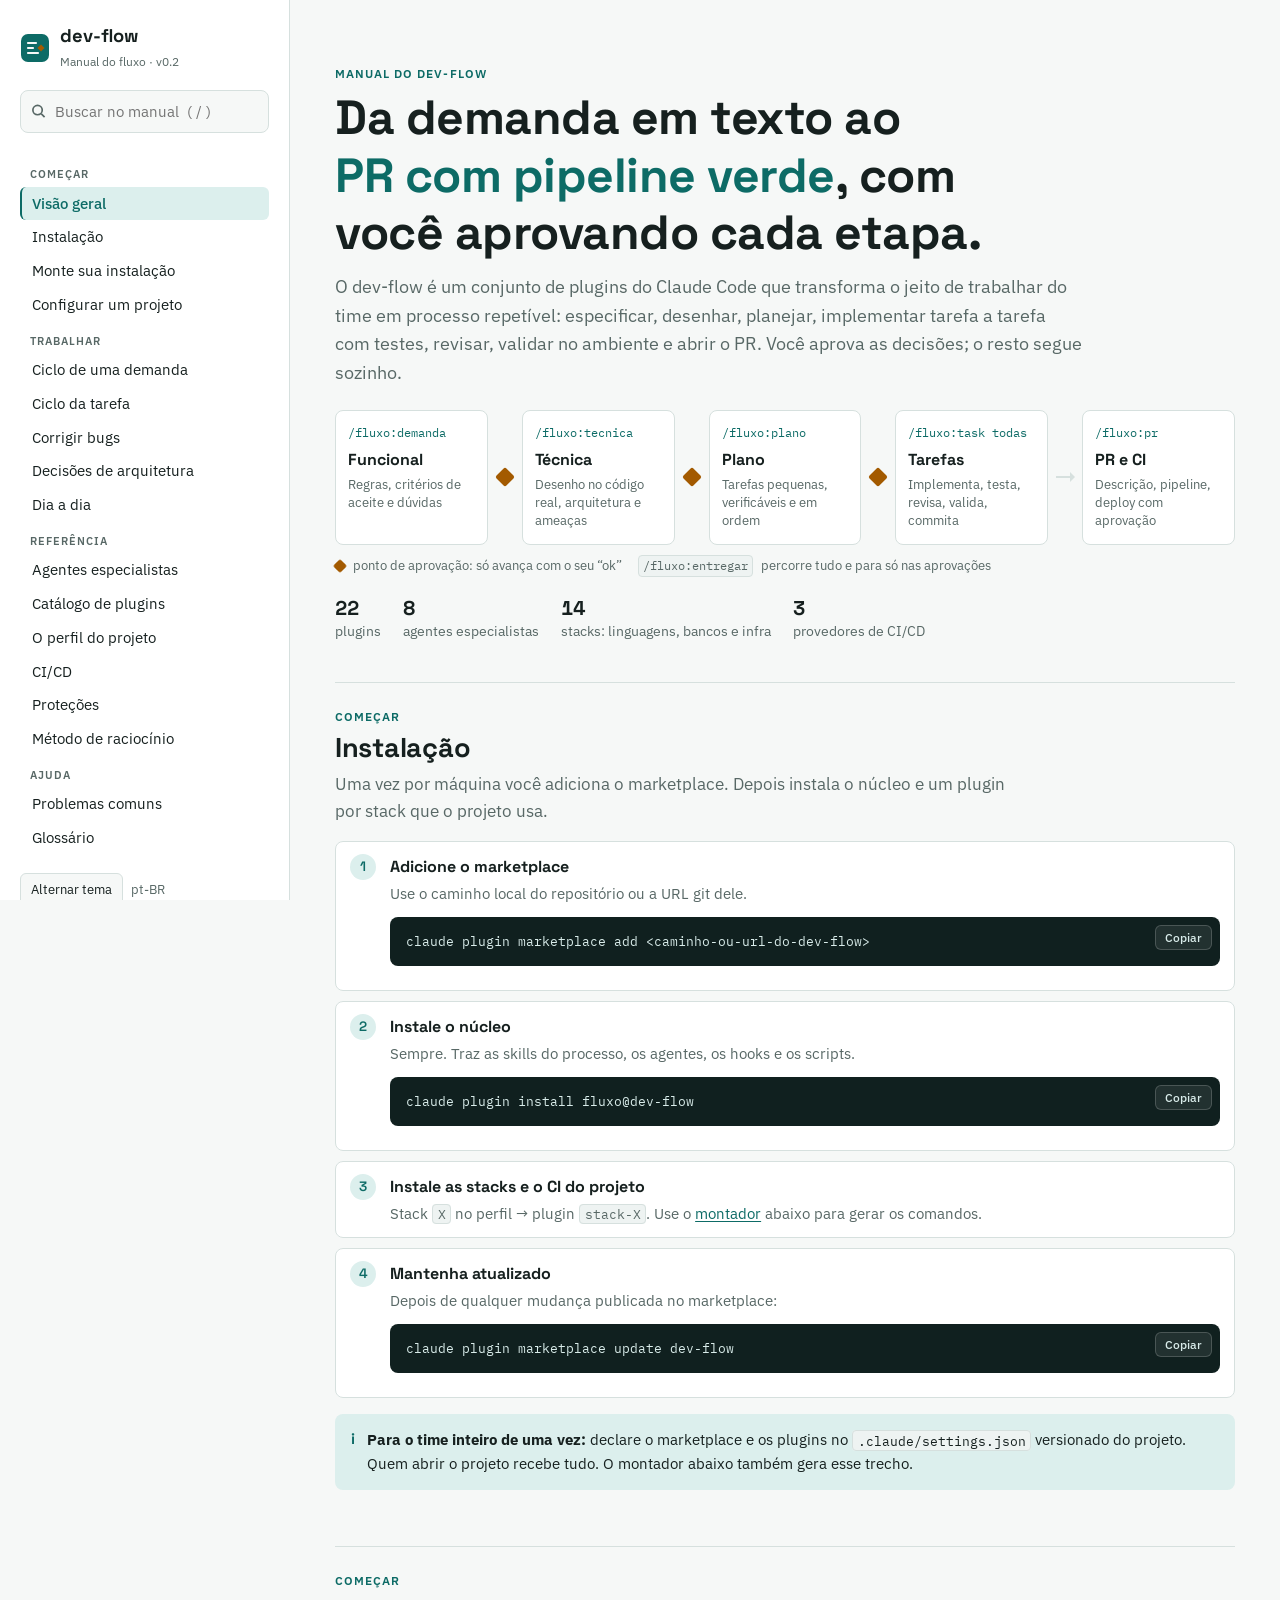
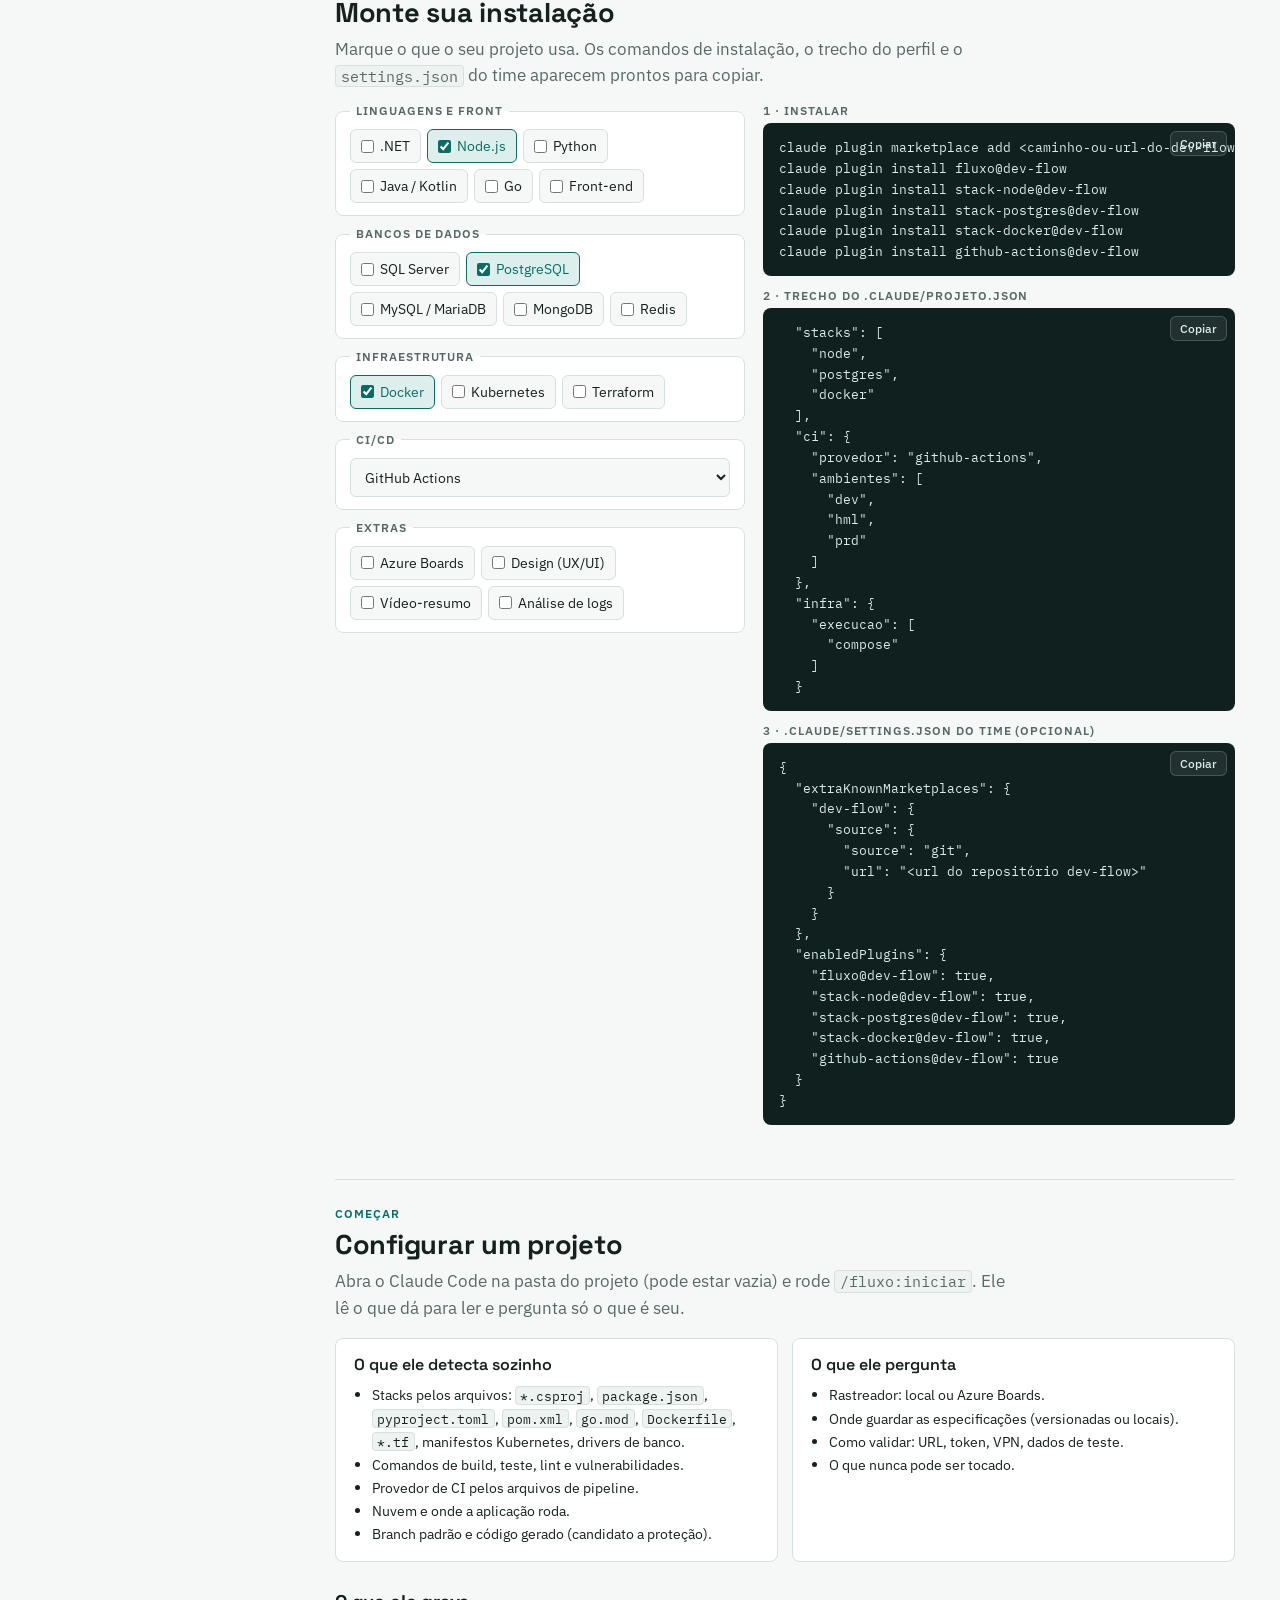
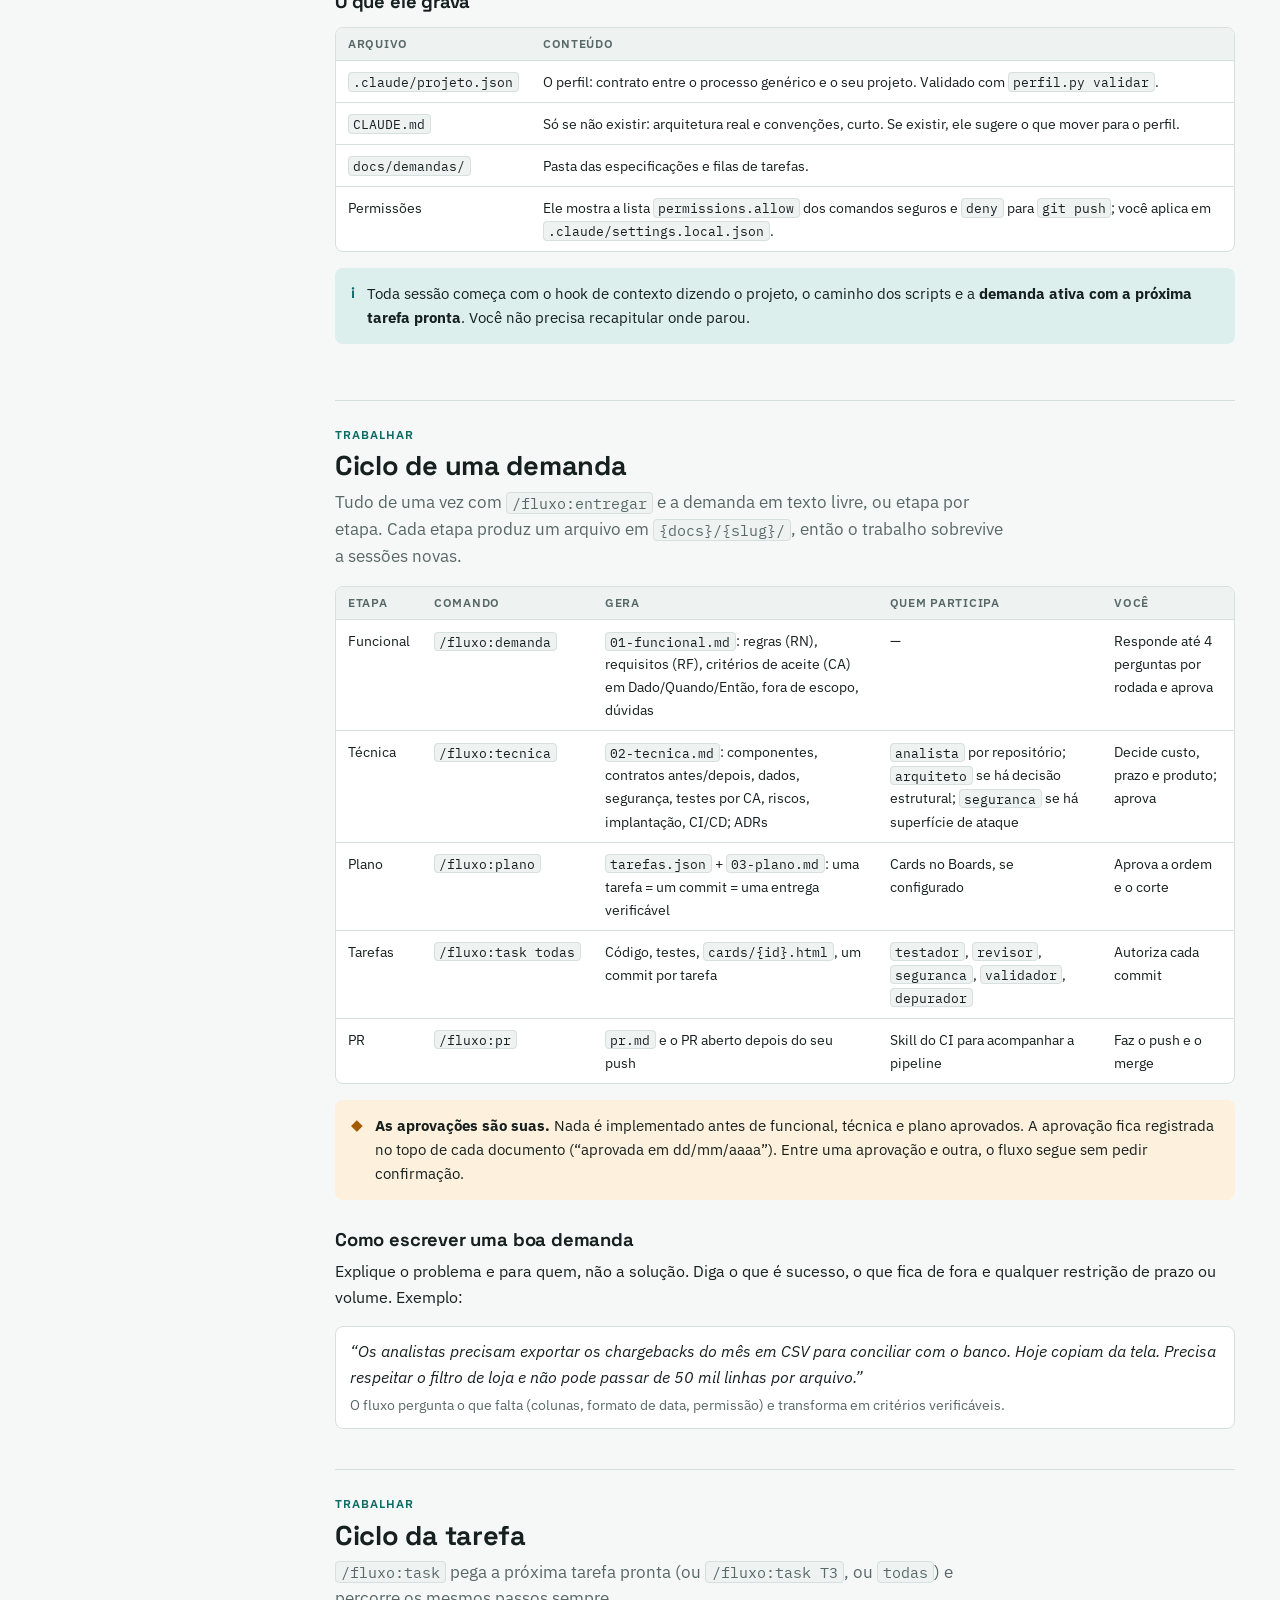
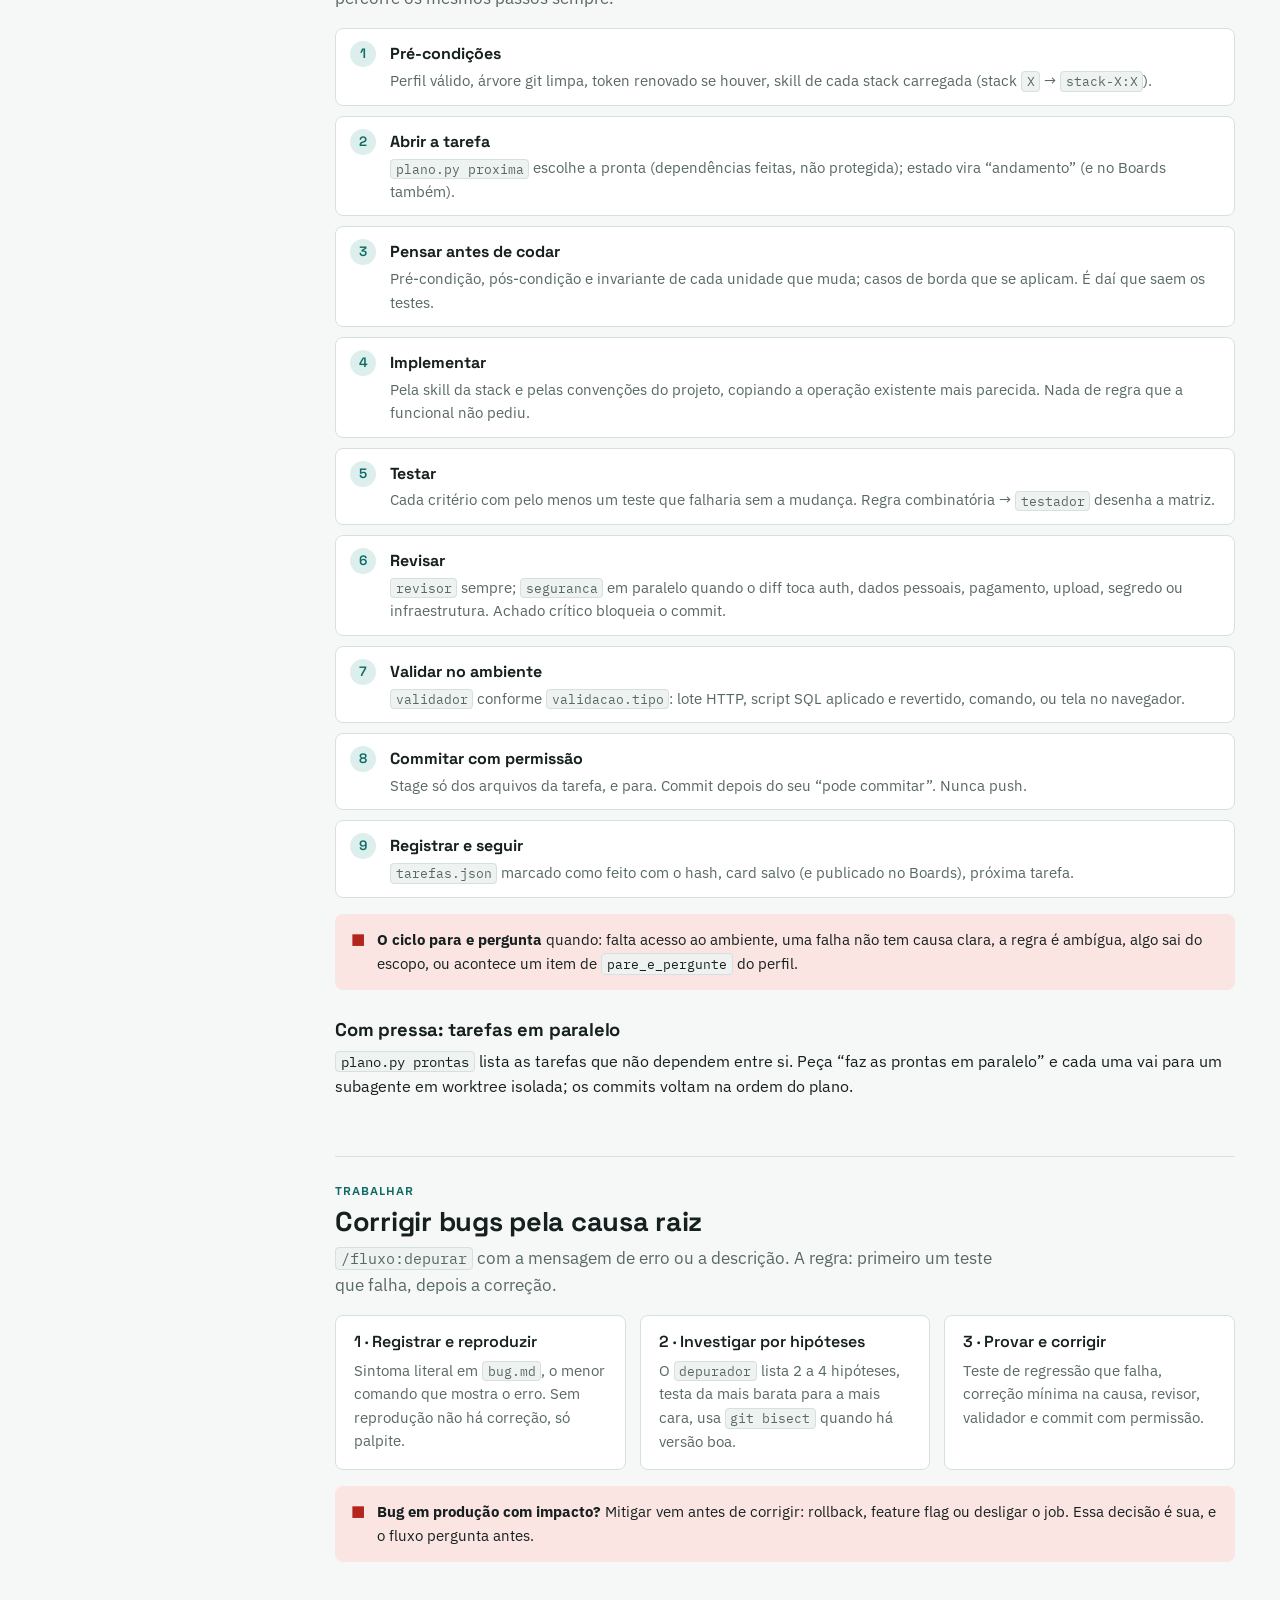
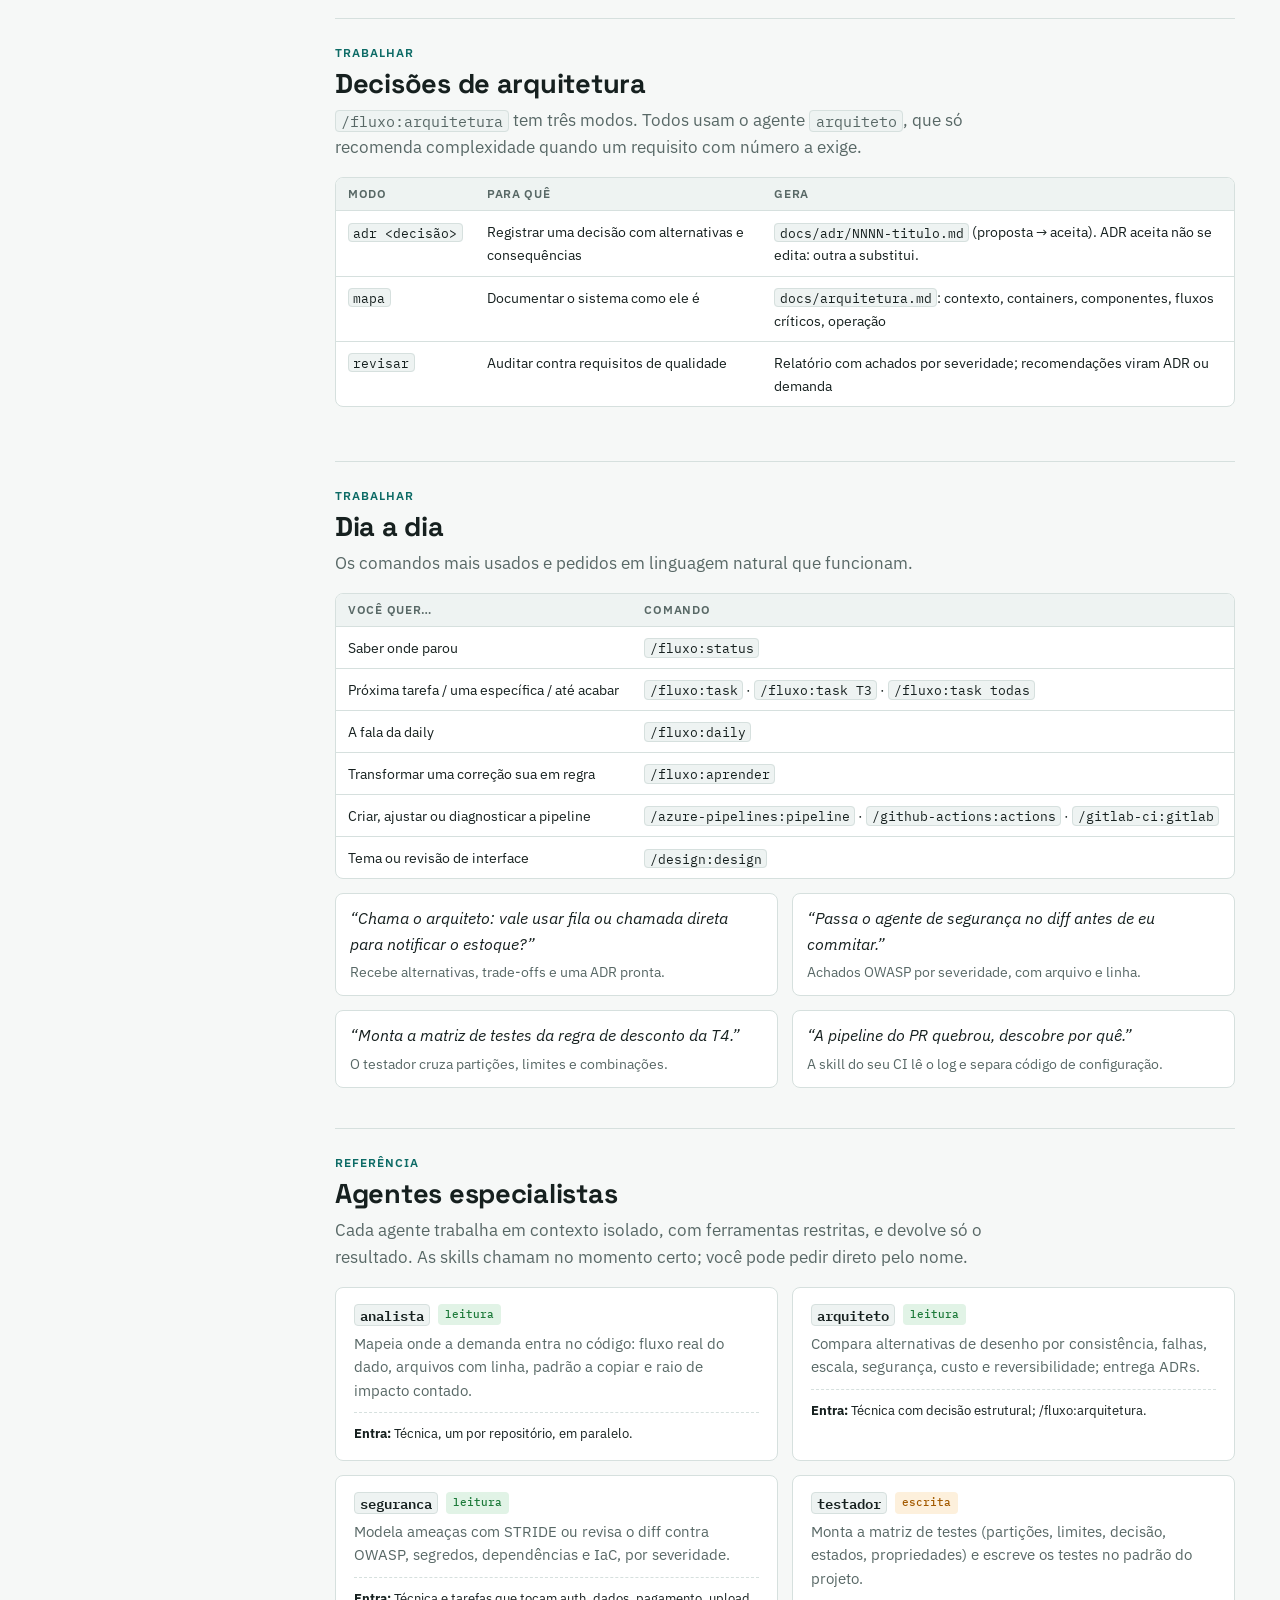
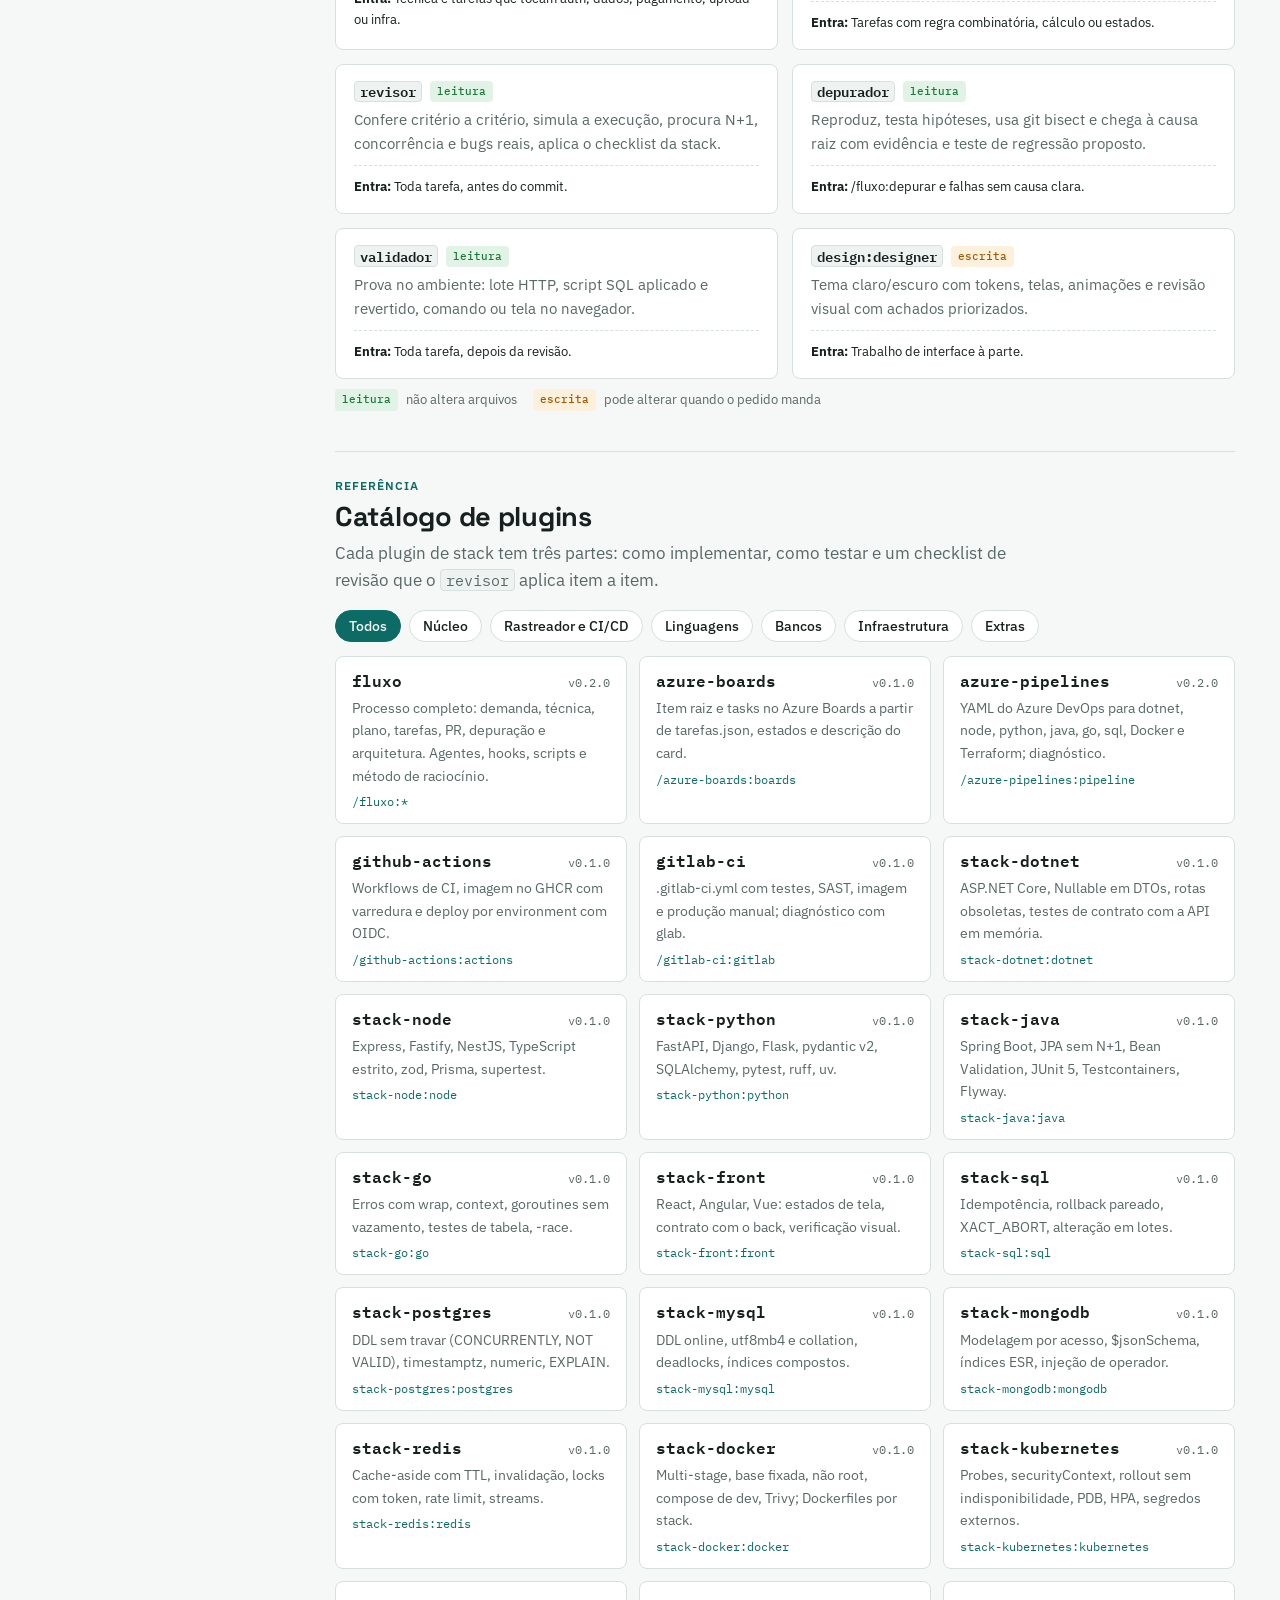
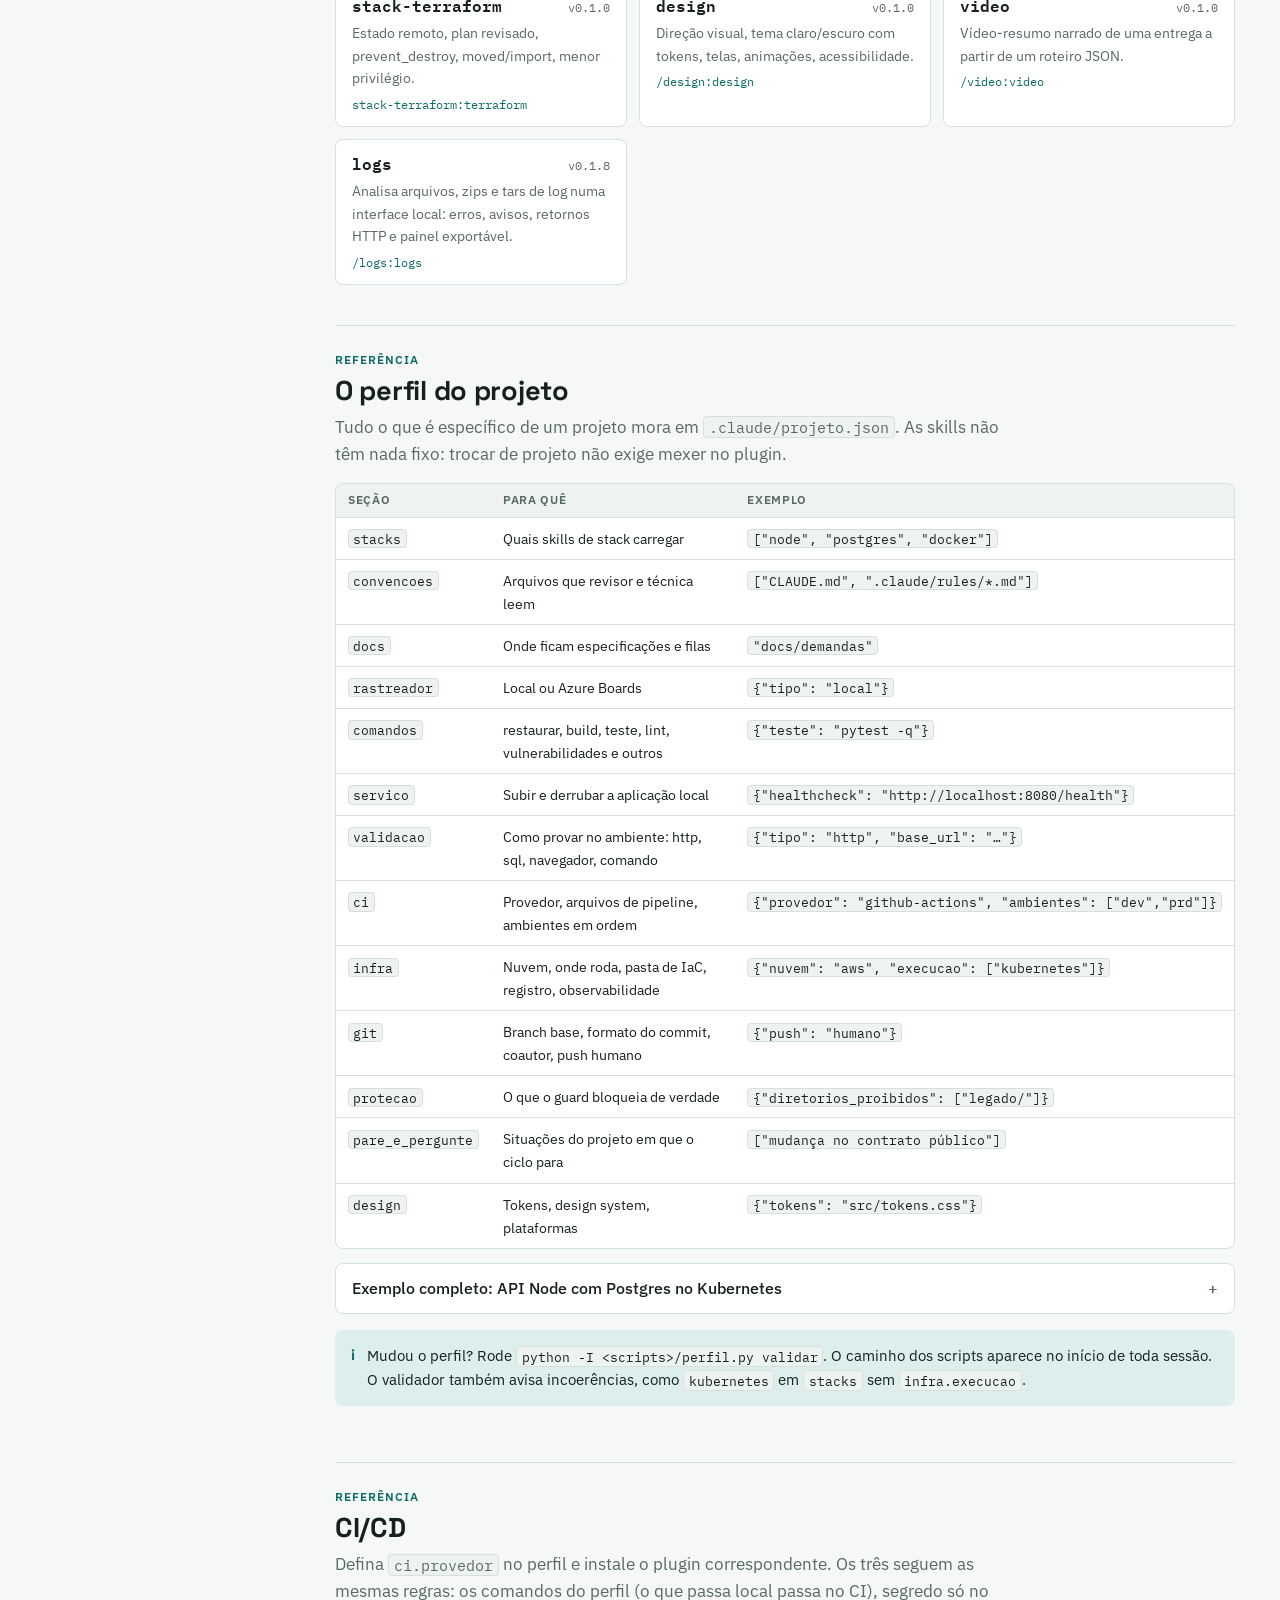
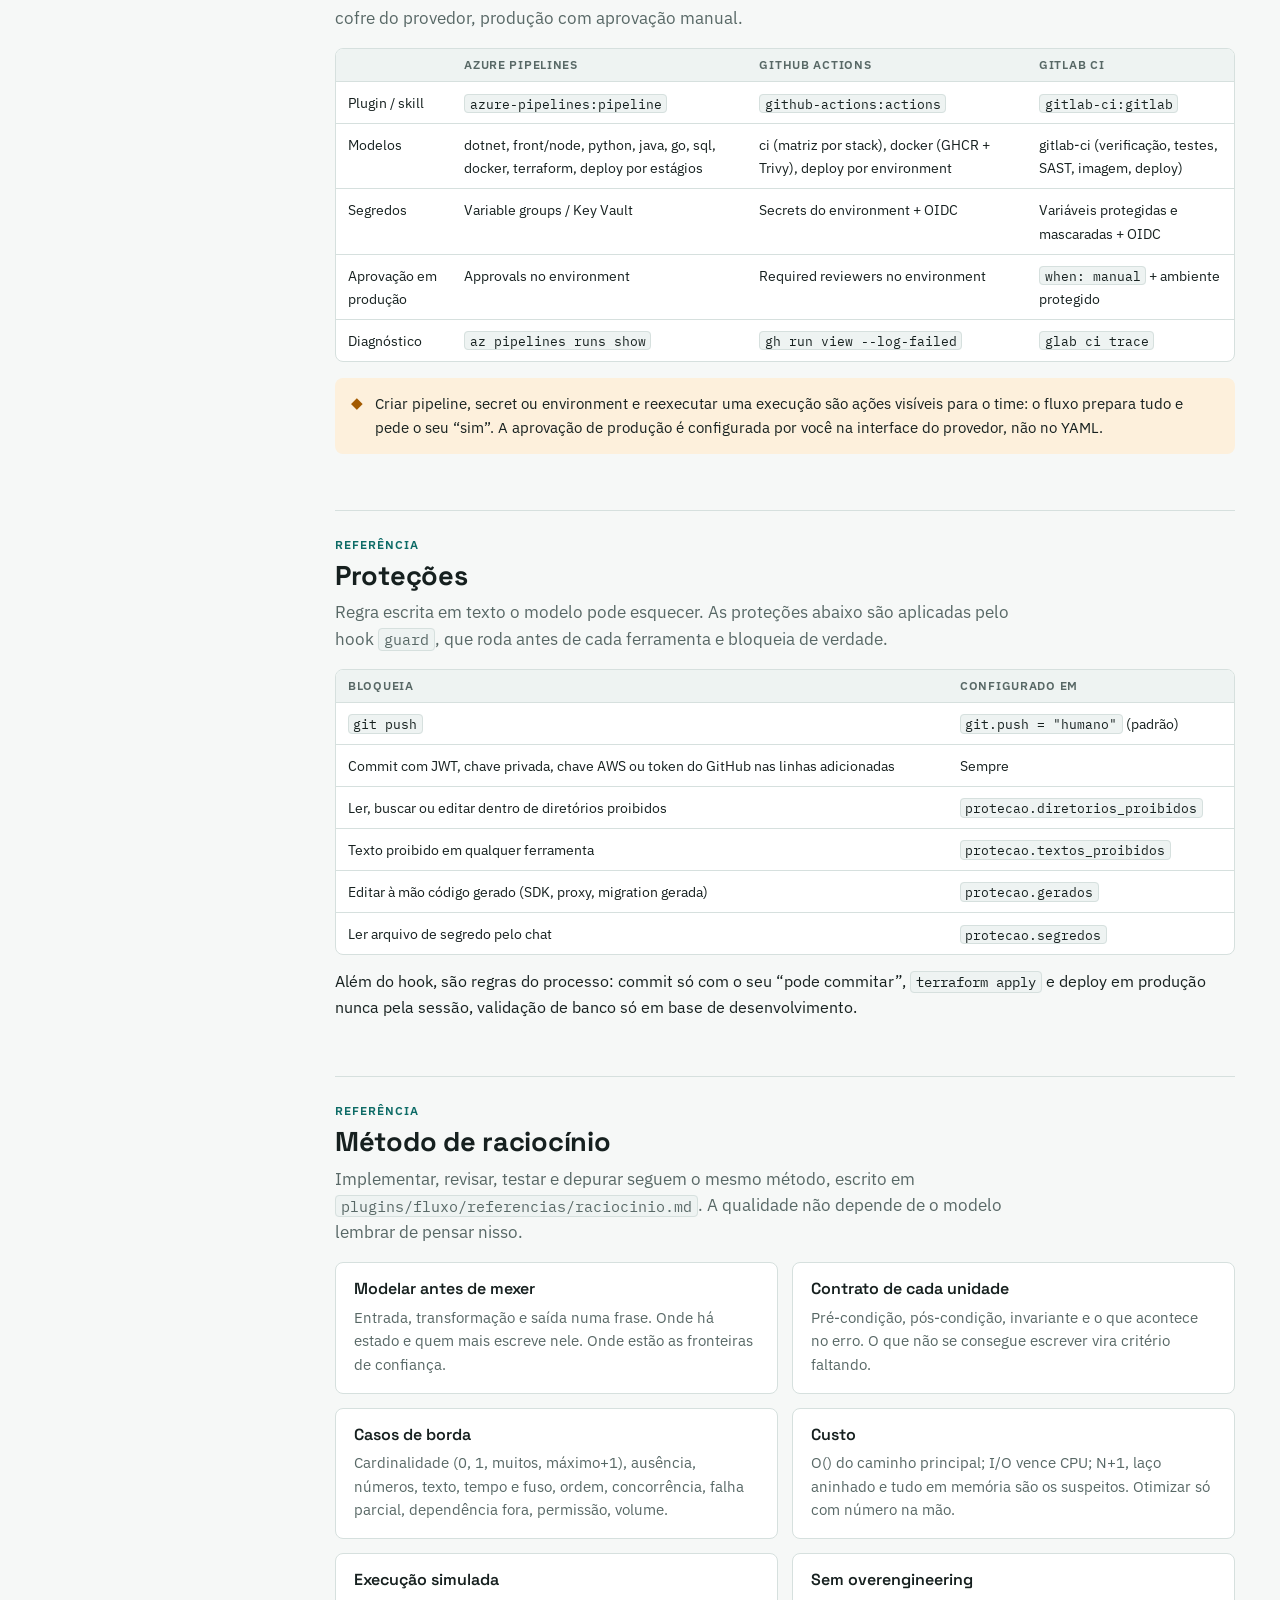
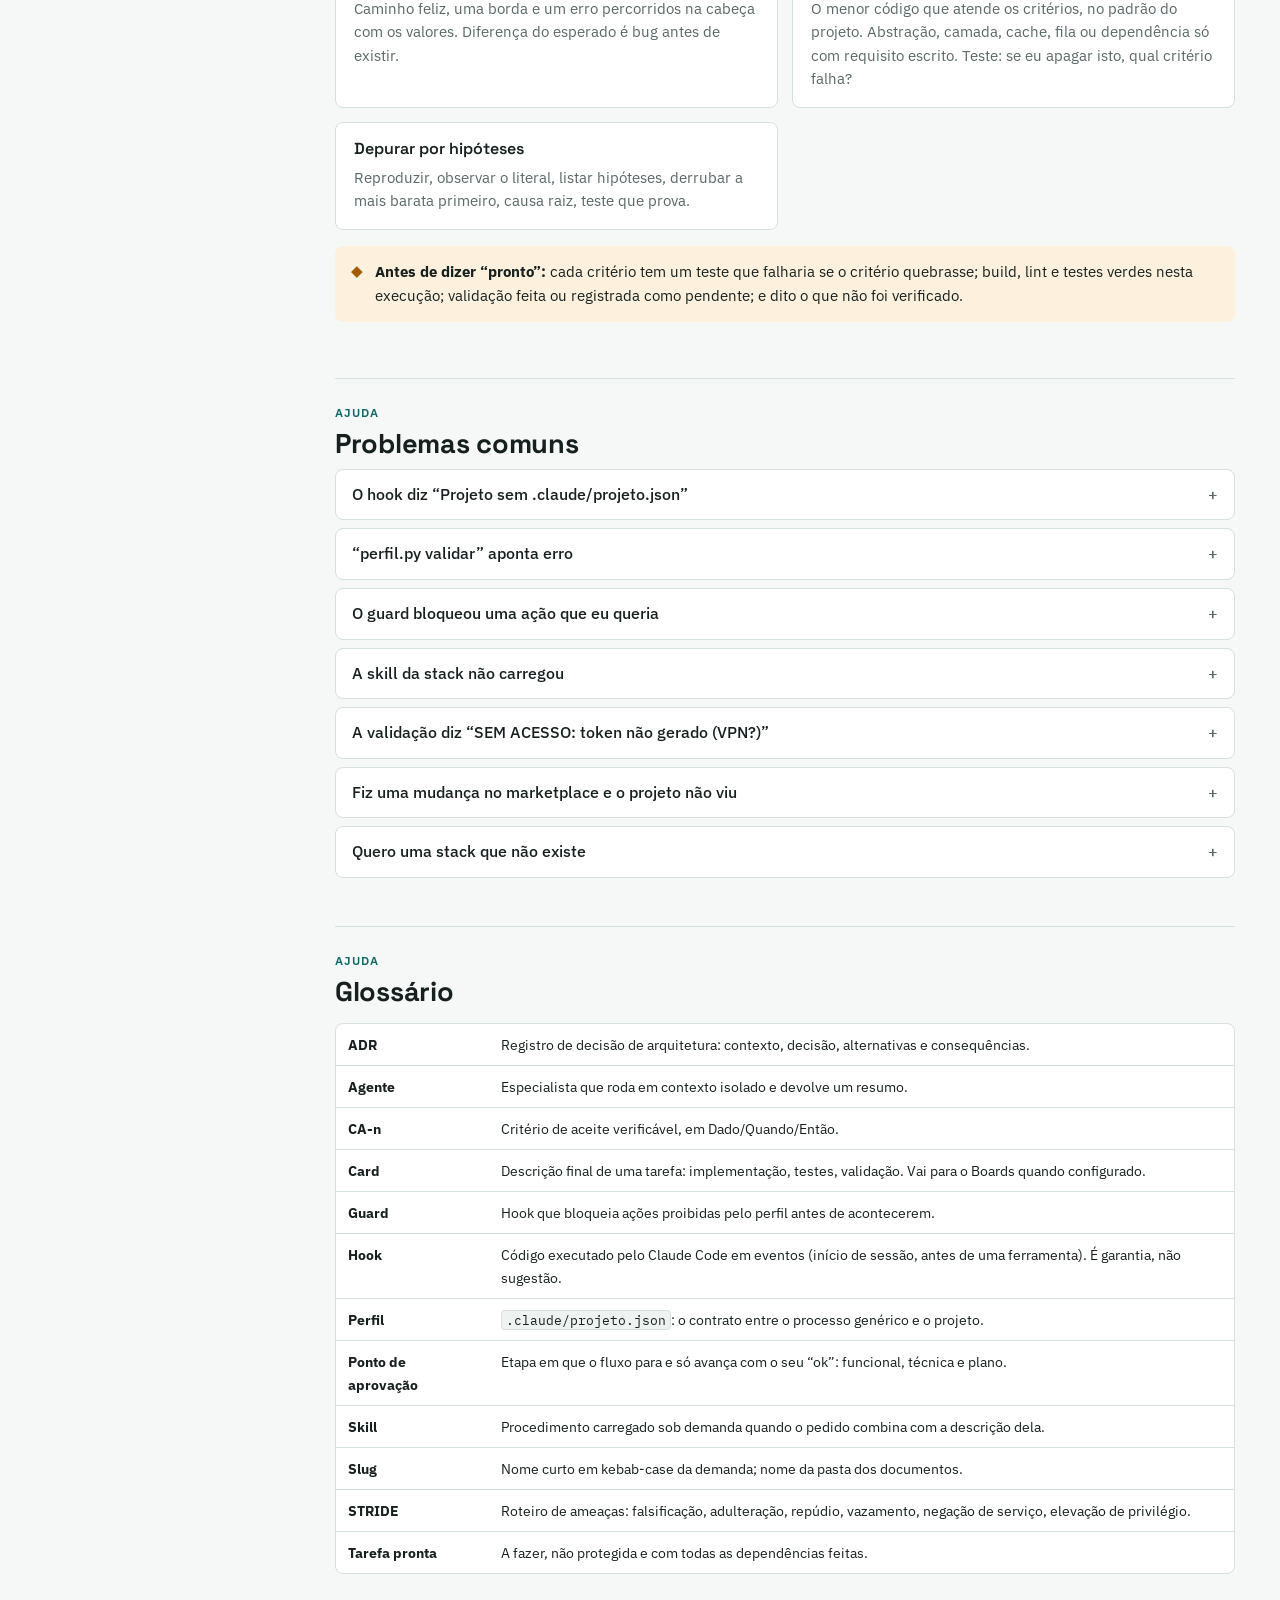
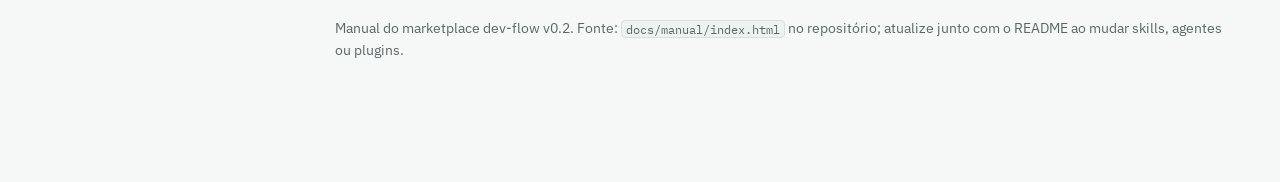
==== docs/manual/index.html @ 70cd1866 "Integra a origin/main (plugin logs) com os agentes especialistas e as novas stacks Conflitos em mark" ====
<!doctype html>
<html lang="pt-BR">
<head>
<meta charset="utf-8">
<meta name="viewport" content="width=device-width, initial-scale=1, viewport-fit=cover">
<title>Manual do dev-flow</title>
<meta name="claude:viewport-fit-sides" content="cover">
<link rel="preconnect" href="https://fonts.googleapis.com">
<link rel="preconnect" href="https://fonts.gstatic.com" crossorigin>
<link rel="stylesheet" href="https://fonts.googleapis.com/css2?family=IBM+Plex+Mono:wght@400;500&family=IBM+Plex+Sans:ital,wght@0,400;0,500;0,600;1,400&family=Space+Grotesk:wght@500;600;700&display=swap">
<style>
/* Layout: barra lateral fixa com busca + coluna de leitura; no celular a barra vira um menu recolhível no topo. */
:root {
  --bg: #f6f8f7;
  --surface: #ffffff;
  --surface-2: #eef3f2;
  --fg: #16201f;
  --muted: #586866;
  --line: #d6e0de;
  --accent: #0d6b66;
  --accent-soft: #dcefed;
  --gate: #a35a00;
  --gate-soft: #fdf0dc;
  --danger: #b3261e;
  --danger-soft: #fbe5e3;
  --ok: #1d7a3a;
  --ok-soft: #e1f3e6;
  --code-bg: #10201f;
  --code-fg: #d9ecea;
  --font-display: "Space Grotesk", "Segoe UI", system-ui, sans-serif;
  --font-body: "IBM Plex Sans", "Segoe UI", system-ui, sans-serif;
  --font-mono: "IBM Plex Mono", Consolas, "Liberation Mono", monospace;
  --radius: 8px;
  color-scheme: light;
}
@media (prefers-color-scheme: dark) {
  :root:not([data-theme="light"]) {
    --bg: #0e1615; --surface: #142120; --surface-2: #1a2a29; --fg: #e3eeec; --muted: #9db2af; --line: #2a3d3b;
    --accent: #5fd0c5; --accent-soft: #173936; --gate: #f2b35b; --gate-soft: #3a2a12; --danger: #ff8a80; --danger-soft: #3d1a17;
    --ok: #7fd895; --ok-soft: #173322; --code-bg: #091110; --code-fg: #d9ecea; color-scheme: dark;
  }
}
:root[data-theme="dark"] {
  --bg: #0e1615; --surface: #142120; --surface-2: #1a2a29; --fg: #e3eeec; --muted: #9db2af; --line: #2a3d3b;
  --accent: #5fd0c5; --accent-soft: #173936; --gate: #f2b35b; --gate-soft: #3a2a12; --danger: #ff8a80; --danger-soft: #3d1a17;
  --ok: #7fd895; --ok-soft: #173322; --code-bg: #091110; --code-fg: #d9ecea; color-scheme: dark;
}
* { box-sizing: border-box; }
html { scroll-behavior: smooth; scroll-padding-top: 16px; }
@media (prefers-reduced-motion: reduce) { html { scroll-behavior: auto; } * { transition: none !important; } }
body {
  margin: 0; background: var(--bg); color: var(--fg);
  font: 16px/1.6 var(--font-body);
  -webkit-font-smoothing: antialiased;
}
a { color: var(--accent); text-underline-offset: 2px; }
a:focus-visible, button:focus-visible, input:focus-visible, select:focus-visible, summary:focus-visible, label:focus-within {
  outline: 2px solid var(--accent); outline-offset: 2px; border-radius: 4px;
}
code, kbd, pre { font-family: var(--font-mono); font-size: .88em; }
:not(pre) > code { background: var(--surface-2); border: 1px solid var(--line); padding: .05em .35em; border-radius: 4px; overflow-wrap: anywhere; }
h1, h2, h3 { font-family: var(--font-display); line-height: 1.2; text-wrap: balance; letter-spacing: -.01em; }
h2 { font-size: 1.7rem; margin: 0 0 .4rem; }
h3 { font-size: 1.15rem; margin: 1.8rem 0 .5rem; }
p { margin: 0 0 1rem; }
.eyebrow { font: 600 .72rem/1 var(--font-body); text-transform: uppercase; letter-spacing: .09em; color: var(--accent); margin-bottom: .6rem; display: block; }
.lead { color: var(--muted); font-size: 1.05rem; max-width: 68ch; }

/* Estrutura */
.app { display: grid; grid-template-columns: 290px minmax(0, 1fr); min-height: 100vh; }
.side {
  position: sticky; top: 0; height: 100vh; overflow-y: auto;
  background: var(--surface); border-right: 1px solid var(--line);
  padding-block: 24px; padding-left: max(20px, env(safe-area-inset-left, 0px)); padding-right: 20px;
  display: flex; flex-direction: column; gap: 18px;
}
.brand { display: flex; align-items: center; gap: 10px; text-decoration: none; color: var(--fg); }
.brand-mark { width: 30px; height: 30px; flex: none; }
.brand strong { font: 700 1.15rem/1 var(--font-display); }
.brand span { display: block; font-size: .78rem; color: var(--muted); margin-top: 2px; }
.search { position: relative; }
.search input {
  width: 100%; padding: 9px 12px 9px 34px; border: 1px solid var(--line); border-radius: var(--radius);
  background: var(--bg); color: var(--fg); font: inherit; font-size: .93rem;
}
.search svg { position: absolute; left: 11px; top: 50%; transform: translateY(-50%); width: 15px; height: 15px; color: var(--muted); }
.results { display: flex; flex-direction: column; gap: 4px; }
.results a { display: block; padding: 8px 10px; border-radius: 6px; text-decoration: none; color: var(--fg); background: var(--surface-2); font-size: .88rem; }
.results a small { display: block; color: var(--muted); font-size: .78rem; line-height: 1.35; margin-top: 2px; }
.results mark { background: var(--gate-soft); color: inherit; border-radius: 2px; }
.results p { font-size: .85rem; color: var(--muted); margin: 0; }
nav.toc { display: flex; flex-direction: column; gap: 14px; }
.toc-group > span { font: 600 .7rem/1 var(--font-body); text-transform: uppercase; letter-spacing: .09em; color: var(--muted); display: block; margin: 0 0 6px 10px; }
.toc a {
  display: block; padding: 5px 10px; border-radius: 6px; text-decoration: none; color: var(--fg); font-size: .93rem;
  border-left: 2px solid transparent;
}
.toc a:hover { background: var(--surface-2); }
.toc a.ativo { background: var(--accent-soft); color: var(--accent); border-left-color: var(--accent); font-weight: 500; }
.side-foot { margin-top: auto; display: flex; gap: 8px; align-items: center; font-size: .8rem; color: var(--muted); }
.btn-theme {
  border: 1px solid var(--line); background: var(--bg); color: var(--fg); border-radius: 6px;
  padding: 6px 10px; font: inherit; font-size: .8rem; cursor: pointer;
}
.menu-toggle { display: none; }

main { min-width: 0; padding-block: 40px 80px; padding-left: max(40px, env(safe-area-inset-left, 0px)); padding-right: max(40px, env(safe-area-inset-right, 0px)); }
.content { max-width: 900px; margin: 0 auto; }
section.doc { padding: 28px 0 40px; border-bottom: 1px solid var(--line); }
section.doc:last-of-type { border-bottom: 0; }
.hidden-by-search { display: none; }

/* Herói */
.hero { padding: 8px 0 36px; border-bottom: 1px solid var(--line); }
.hero h1 { font-size: clamp(2rem, 4.6vw, 3rem); margin: 0 0 .7rem; }
.hero h1 em { font-style: normal; color: var(--accent); }
.hero .lead { font-size: 1.12rem; }
.hero-meta { display: flex; flex-wrap: wrap; gap: 10px 22px; margin-top: 20px; font-size: .9rem; color: var(--muted); }
.hero-meta b { color: var(--fg); font-family: var(--font-display); font-size: 1.25rem; display: block; line-height: 1.1; font-variant-numeric: tabular-nums; }

/* Fluxo com pontos de aprovação */
.flow { display: flex; flex-wrap: wrap; align-items: stretch; gap: 0; margin: 22px 0 8px; }
.stage {
  flex: 1 1 140px; min-width: 0; background: var(--surface); border: 1px solid var(--line); border-radius: var(--radius);
  padding: 12px 12px 14px; display: flex; flex-direction: column; gap: 4px;
}
.stage .cmd { font-family: var(--font-mono); font-size: .78rem; color: var(--accent); overflow-wrap: anywhere; }
.stage b { font-family: var(--font-display); font-size: 1rem; }
.stage small { color: var(--muted); font-size: .8rem; line-height: 1.4; }
.link { flex: 0 0 34px; display: flex; flex-direction: column; align-items: center; justify-content: center; gap: 2px; }
.link .arrow { width: 18px; height: 2px; background: var(--line); position: relative; }
.link .arrow::after { content: ""; position: absolute; right: -1px; top: -4px; border: 5px solid transparent; border-left-color: var(--line); border-right: 0; }
.gate { width: 14px; height: 14px; background: var(--gate); transform: rotate(45deg); border-radius: 2px; }
.legend { display: flex; flex-wrap: wrap; gap: 16px; font-size: .84rem; color: var(--muted); margin-top: 10px; }
.legend span { display: inline-flex; align-items: center; gap: 8px; }
.legend .gate { width: 10px; height: 10px; }

/* Blocos */
.grid-2 { display: grid; grid-template-columns: repeat(2, minmax(0, 1fr)); gap: 14px; }
.grid-3 { display: grid; grid-template-columns: repeat(3, minmax(0, 1fr)); gap: 14px; }
.card { background: var(--surface); border: 1px solid var(--line); border-radius: var(--radius); padding: 16px 18px; min-width: 0; }
.card h4 { margin: 0 0 6px; font: 600 1rem/1.3 var(--font-display); display: flex; align-items: center; gap: 8px; flex-wrap: wrap; }
.card p { margin: 0; font-size: .92rem; color: var(--muted); }
.card ul { margin: 8px 0 0; padding-left: 18px; font-size: .9rem; }
.card .when { font-size: .82rem; color: var(--fg); margin-top: 10px; padding-top: 10px; border-top: 1px dashed var(--line); }
.tag { font: 500 .7rem/1 var(--font-mono); padding: 4px 6px; border-radius: 4px; background: var(--surface-2); color: var(--muted); border: 1px solid var(--line); }
.tag.ro { background: var(--ok-soft); color: var(--ok); border-color: transparent; }
.tag.rw { background: var(--gate-soft); color: var(--gate); border-color: transparent; }

.callout { border-radius: var(--radius); padding: 14px 16px; margin: 16px 0; display: grid; grid-template-columns: auto minmax(0, 1fr); gap: 12px; font-size: .94rem; }
.callout p:last-child { margin: 0; }
.callout.gate-c { background: var(--gate-soft); }
.callout.info { background: var(--accent-soft); }
.callout.stop { background: var(--danger-soft); }
.callout .ico { font: 700 .95rem/1.5 var(--font-display); }
.callout.gate-c .ico { color: var(--gate); }
.callout.info .ico { color: var(--accent); }
.callout.stop .ico { color: var(--danger); }

.steps { counter-reset: s; list-style: none; padding: 0; margin: 16px 0; display: flex; flex-direction: column; gap: 10px; }
.steps > li { counter-increment: s; position: relative; padding: 12px 14px 12px 54px; background: var(--surface); border: 1px solid var(--line); border-radius: var(--radius); }
.steps > li::before {
  content: counter(s); position: absolute; left: 14px; top: 12px; width: 26px; height: 26px; border-radius: 50%;
  background: var(--accent-soft); color: var(--accent); font: 600 .85rem/26px var(--font-display); text-align: center;
}
.steps > li b { font-family: var(--font-display); }
.steps > li p { margin: 2px 0 0; font-size: .92rem; color: var(--muted); }

.table-wrap { overflow-x: auto; margin: 14px 0; border: 1px solid var(--line); border-radius: var(--radius); background: var(--surface); }
table { border-collapse: collapse; width: 100%; font-size: .9rem; }
th, td { text-align: left; padding: 9px 12px; border-bottom: 1px solid var(--line); vertical-align: top; }
th { font: 600 .74rem/1.2 var(--font-body); text-transform: uppercase; letter-spacing: .06em; color: var(--muted); background: var(--surface-2); }
tr:last-child td { border-bottom: 0; }
td code { white-space: nowrap; }

pre {
  background: var(--code-bg); color: var(--code-fg); border-radius: var(--radius); padding: 14px 16px; margin: 0;
  overflow-x: auto; line-height: 1.55; font-size: .84rem;
}
.code { position: relative; margin: 12px 0; }
.copy {
  position: absolute; top: 8px; right: 8px; border: 1px solid #ffffff2e; background: #ffffff14; color: var(--code-fg);
  border-radius: 6px; padding: 4px 9px; font: 500 .75rem var(--font-body); cursor: pointer;
}
.copy:hover { background: #ffffff26; }

details.faq { background: var(--surface); border: 1px solid var(--line); border-radius: var(--radius); margin: 8px 0; }
details.faq summary { cursor: pointer; padding: 12px 16px; font-weight: 500; list-style: none; display: flex; justify-content: space-between; gap: 12px; }
details.faq summary::-webkit-details-marker { display: none; }
details.faq summary::after { content: "+"; color: var(--muted); font-family: var(--font-mono); }
details.faq[open] summary::after { content: "−"; }
details.faq > div { padding: 0 16px 14px; font-size: .93rem; color: var(--muted); }
details.faq > div p:last-child { margin: 0; }

/* Catálogo */
.filters { display: flex; flex-wrap: wrap; gap: 8px; margin: 14px 0; }
.chip {
  border: 1px solid var(--line); background: var(--surface); color: var(--fg); border-radius: 999px;
  padding: 6px 13px; font: 500 .85rem var(--font-body); cursor: pointer;
}
.chip[aria-pressed="true"] { background: var(--accent); color: var(--bg); border-color: var(--accent); }
.plugins { display: grid; grid-template-columns: repeat(auto-fill, minmax(250px, 1fr)); gap: 12px; }
.plugin { background: var(--surface); border: 1px solid var(--line); border-radius: var(--radius); padding: 14px 16px; display: flex; flex-direction: column; gap: 6px; min-width: 0; }
.plugin header { display: flex; justify-content: space-between; align-items: baseline; gap: 8px; }
.plugin h4 { margin: 0; font: 600 .98rem/1.3 var(--font-mono); overflow-wrap: anywhere; }
.plugin .ver { font: .74rem var(--font-mono); color: var(--muted); }
.plugin p { margin: 0; font-size: .88rem; color: var(--muted); }
.plugin .skill { font: .78rem var(--font-mono); color: var(--accent); }

/* Montador */
.builder { display: grid; grid-template-columns: minmax(0, 1fr) minmax(0, 1.15fr); gap: 18px; margin-top: 16px; }
.builder fieldset { border: 1px solid var(--line); border-radius: var(--radius); padding: 12px 14px; margin: 0 0 12px; background: var(--surface); }
.builder legend { font: 600 .74rem/1 var(--font-body); text-transform: uppercase; letter-spacing: .08em; color: var(--muted); padding: 0 6px; }
.opts { display: flex; flex-wrap: wrap; gap: 6px; }
.opt { display: inline-flex; align-items: center; gap: 6px; padding: 5px 10px; border: 1px solid var(--line); border-radius: 6px; font-size: .86rem; cursor: pointer; background: var(--bg); }
.opt:has(input:checked) { border-color: var(--accent); background: var(--accent-soft); color: var(--accent); }
.opt input { accent-color: var(--accent); margin: 0; }
.builder select { width: 100%; padding: 8px 10px; border: 1px solid var(--line); border-radius: 6px; background: var(--bg); color: var(--fg); font: inherit; font-size: .9rem; }
.out h4 { margin: 0 0 6px; font: 600 .74rem/1 var(--font-body); text-transform: uppercase; letter-spacing: .08em; color: var(--muted); }
.out .code { margin: 0 0 14px; }

.kbdrow { display: flex; flex-wrap: wrap; gap: 8px; margin: 10px 0; }
.ask { background: var(--surface); border: 1px solid var(--line); border-radius: var(--radius); padding: 12px 14px; }
.ask q { font-style: italic; quotes: "“" "”"; }
.ask div { font-size: .86rem; color: var(--muted); margin-top: 4px; }

footer.end { color: var(--muted); font-size: .85rem; padding-top: 30px; }

@media (max-width: 1080px) { .grid-3 { grid-template-columns: repeat(2, minmax(0, 1fr)); } .builder { grid-template-columns: minmax(0, 1fr); } }
@media (max-width: 860px) {
  .app { grid-template-columns: minmax(0, 1fr); }
  .side {
    position: sticky; top: env(safe-area-inset-top, 0px); height: auto; max-height: 100vh; z-index: 5; border-right: 0; border-bottom: 1px solid var(--line);
    padding-block: 12px; padding-left: max(16px, env(safe-area-inset-left, 0px)); padding-right: max(16px, env(safe-area-inset-right, 0px)); gap: 12px;
  }
  body::before { content: ""; position: fixed; inset: 0 0 auto; height: env(safe-area-inset-top, 0px); z-index: 10; background: var(--surface); }
  .side-top { display: flex; justify-content: space-between; align-items: center; gap: 10px; }
  .menu-toggle { display: inline-flex; border: 1px solid var(--line); background: var(--bg); color: var(--fg); border-radius: 6px; padding: 6px 12px; font: 500 .85rem var(--font-body); cursor: pointer; }
  .side:not(.aberto) nav.toc, .side:not(.aberto) .side-foot { display: none; }
  .side.aberto { overflow-y: auto; }
  main { padding-block: 24px 60px; padding-left: max(16px, env(safe-area-inset-left, 0px)); padding-right: max(16px, env(safe-area-inset-right, 0px)); }
  .grid-2, .grid-3 { grid-template-columns: minmax(0, 1fr); }
  .flow { flex-direction: column; }
  .link { flex-basis: 30px; flex-direction: row; }
  .link .arrow { transform: rotate(90deg); }
}
</style>
</head>
<body>
<div class="app">
  <aside class="side" id="side">
    <div class="side-top">
      <a class="brand" href="#inicio">
        <svg class="brand-mark" viewBox="0 0 30 30" aria-hidden="true">
          <rect x="1" y="1" width="28" height="28" rx="7" fill="var(--accent)"/>
          <path d="M8 10h8M8 15h5M8 20h10" stroke="var(--bg)" stroke-width="2.2" stroke-linecap="round"/>
          <rect x="18.5" y="12.5" width="5" height="5" transform="rotate(45 21 15)" fill="var(--gate)"/>
        </svg>
        <div><strong>dev-flow</strong><span>Manual do fluxo · v0.2</span></div>
      </a>
      <button class="menu-toggle" id="menuToggle" aria-expanded="false" aria-controls="toc">Menu</button>
    </div>
    <div class="search">
      <svg viewBox="0 0 16 16" fill="none" stroke="currentColor" stroke-width="1.8" aria-hidden="true"><circle cx="7" cy="7" r="5"/><path d="m11 11 3.5 3.5"/></svg>
      <input id="busca" type="search" placeholder="Buscar no manual  ( / )" aria-label="Buscar no manual" autocomplete="off">
    </div>
    <div class="results" id="resultados" hidden></div>
    <nav class="toc" id="toc" aria-label="Seções do manual">
      <div class="toc-group"><span>Começar</span>
        <a href="#inicio">Visão geral</a>
        <a href="#instalar">Instalação</a>
        <a href="#montador">Monte sua instalação</a>
        <a href="#iniciar">Configurar um projeto</a>
      </div>
      <div class="toc-group"><span>Trabalhar</span>
        <a href="#demanda">Ciclo de uma demanda</a>
        <a href="#tarefa">Ciclo da tarefa</a>
        <a href="#bugs">Corrigir bugs</a>
        <a href="#arquitetura">Decisões de arquitetura</a>
        <a href="#diaadia">Dia a dia</a>
      </div>
      <div class="toc-group"><span>Referência</span>
        <a href="#agentes">Agentes especialistas</a>
        <a href="#catalogo">Catálogo de plugins</a>
        <a href="#perfil">O perfil do projeto</a>
        <a href="#cicd">CI/CD</a>
        <a href="#protecoes">Proteções</a>
        <a href="#raciocinio">Método de raciocínio</a>
      </div>
      <div class="toc-group"><span>Ajuda</span>
        <a href="#problemas">Problemas comuns</a>
        <a href="#glossario">Glossário</a>
      </div>
    </nav>
    <div class="side-foot">
      <button class="btn-theme" id="tema" type="button">Alternar tema</button>
      <span>pt-BR</span>
    </div>
  </aside>

  <main>
    <div class="content">

      <section class="doc hero" id="inicio" data-titulo="Visão geral">
        <span class="eyebrow">Manual do dev-flow</span>
        <h1>Da demanda em texto ao <em>PR com pipeline verde</em>, com você aprovando cada etapa.</h1>
        <p class="lead">O dev-flow é um conjunto de plugins do Claude Code que transforma o jeito de trabalhar do time em processo repetível: especificar, desenhar, planejar, implementar tarefa a tarefa com testes, revisar, validar no ambiente e abrir o PR. Você aprova as decisões; o resto segue sozinho.</p>
        <div class="flow" role="list" aria-label="Etapas do fluxo">
          <div class="stage" role="listitem"><span class="cmd">/fluxo:demanda</span><b>Funcional</b><small>Regras, critérios de aceite e dúvidas</small></div>
          <div class="link" aria-label="ponto de aprovação"><span class="gate"></span></div>
          <div class="stage" role="listitem"><span class="cmd">/fluxo:tecnica</span><b>Técnica</b><small>Desenho no código real, arquitetura e ameaças</small></div>
          <div class="link" aria-label="ponto de aprovação"><span class="gate"></span></div>
          <div class="stage" role="listitem"><span class="cmd">/fluxo:plano</span><b>Plano</b><small>Tarefas pequenas, verificáveis e em ordem</small></div>
          <div class="link" aria-label="ponto de aprovação"><span class="gate"></span></div>
          <div class="stage" role="listitem"><span class="cmd">/fluxo:task todas</span><b>Tarefas</b><small>Implementa, testa, revisa, valida, commita</small></div>
          <div class="link" aria-hidden="true"><span class="arrow"></span></div>
          <div class="stage" role="listitem"><span class="cmd">/fluxo:pr</span><b>PR e CI</b><small>Descrição, pipeline, deploy com aprovação</small></div>
        </div>
        <div class="legend"><span><i class="gate"></i> ponto de aprovação: só avança com o seu “ok”</span><span><code>/fluxo:entregar</code> percorre tudo e para só nas aprovações</span></div>
        <div class="hero-meta">
          <div><b>22</b>plugins</div>
          <div><b>8</b>agentes especialistas</div>
          <div><b>14</b>stacks: linguagens, bancos e infra</div>
          <div><b>3</b>provedores de CI/CD</div>
        </div>
      </section>

      <section class="doc" id="instalar" data-titulo="Instalação">
        <span class="eyebrow">Começar</span>
        <h2>Instalação</h2>
        <p class="lead">Uma vez por máquina você adiciona o marketplace. Depois instala o núcleo e um plugin por stack que o projeto usa.</p>
        <ol class="steps">
          <li><b>Adicione o marketplace</b><p>Use o caminho local do repositório ou a URL git dele.</p>
            <div class="code"><pre>claude plugin marketplace add &lt;caminho-ou-url-do-dev-flow&gt;</pre></div></li>
          <li><b>Instale o núcleo</b><p>Sempre. Traz as skills do processo, os agentes, os hooks e os scripts.</p>
            <div class="code"><pre>claude plugin install fluxo@dev-flow</pre></div></li>
          <li><b>Instale as stacks e o CI do projeto</b><p>Stack <code>X</code> no perfil → plugin <code>stack-X</code>. Use o <a href="#montador">montador</a> abaixo para gerar os comandos.</p></li>
          <li><b>Mantenha atualizado</b><p>Depois de qualquer mudança publicada no marketplace:</p>
            <div class="code"><pre>claude plugin marketplace update dev-flow</pre></div></li>
        </ol>
        <div class="callout info"><span class="ico">i</span><div><p><b>Para o time inteiro de uma vez:</b> declare o marketplace e os plugins no <code>.claude/settings.json</code> versionado do projeto. Quem abrir o projeto recebe tudo. O montador abaixo também gera esse trecho.</p></div></div>
      </section>

      <section class="doc" id="montador" data-titulo="Monte sua instalação">
        <span class="eyebrow">Começar</span>
        <h2>Monte sua instalação</h2>
        <p class="lead">Marque o que o seu projeto usa. Os comandos de instalação, o trecho do perfil e o <code>settings.json</code> do time aparecem prontos para copiar.</p>
        <div class="builder">
          <form id="montadorForm" onsubmit="return false">
            <fieldset><legend>Linguagens e front</legend><div class="opts" data-grupo="linguagem"></div></fieldset>
            <fieldset><legend>Bancos de dados</legend><div class="opts" data-grupo="banco"></div></fieldset>
            <fieldset><legend>Infraestrutura</legend><div class="opts" data-grupo="infra"></div></fieldset>
            <fieldset><legend>CI/CD</legend>
              <select id="ciSel" aria-label="Provedor de CI/CD">
                <option value="nenhum">Nenhum por enquanto</option>
                <option value="azure-pipelines">Azure Pipelines</option>
                <option value="github-actions" selected>GitHub Actions</option>
                <option value="gitlab-ci">GitLab CI</option>
              </select>
            </fieldset>
            <fieldset><legend>Extras</legend>
              <div class="opts">
                <label class="opt"><input type="checkbox" id="optBoards"> Azure Boards</label>
                <label class="opt"><input type="checkbox" id="optDesign"> Design (UX/UI)</label>
                <label class="opt"><input type="checkbox" id="optVideo"> Vídeo-resumo</label>
                <label class="opt"><input type="checkbox" id="optLogs"> Análise de logs</label>
              </div>
            </fieldset>
          </form>
          <div class="out">
            <h4>1 · Instalar</h4>
            <div class="code"><pre id="outInstalar"></pre><button class="copy" data-alvo="outInstalar" type="button">Copiar</button></div>
            <h4>2 · Trecho do .claude/projeto.json</h4>
            <div class="code"><pre id="outPerfil"></pre><button class="copy" data-alvo="outPerfil" type="button">Copiar</button></div>
            <h4>3 · .claude/settings.json do time (opcional)</h4>
            <div class="code"><pre id="outSettings"></pre><button class="copy" data-alvo="outSettings" type="button">Copiar</button></div>
          </div>
        </div>
      </section>

      <section class="doc" id="iniciar" data-titulo="Configurar um projeto">
        <span class="eyebrow">Começar</span>
        <h2>Configurar um projeto</h2>
        <p class="lead">Abra o Claude Code na pasta do projeto (pode estar vazia) e rode <code>/fluxo:iniciar</code>. Ele lê o que dá para ler e pergunta só o que é seu.</p>
        <div class="grid-2">
          <div class="card"><h4>O que ele detecta sozinho</h4>
            <ul><li>Stacks pelos arquivos: <code>*.csproj</code>, <code>package.json</code>, <code>pyproject.toml</code>, <code>pom.xml</code>, <code>go.mod</code>, <code>Dockerfile</code>, <code>*.tf</code>, manifestos Kubernetes, drivers de banco.</li>
            <li>Comandos de build, teste, lint e vulnerabilidades.</li>
            <li>Provedor de CI pelos arquivos de pipeline.</li>
            <li>Nuvem e onde a aplicação roda.</li>
            <li>Branch padrão e código gerado (candidato a proteção).</li></ul></div>
          <div class="card"><h4>O que ele pergunta</h4>
            <ul><li>Rastreador: local ou Azure Boards.</li>
            <li>Onde guardar as especificações (versionadas ou locais).</li>
            <li>Como validar: URL, token, VPN, dados de teste.</li>
            <li>O que nunca pode ser tocado.</li></ul></div>
        </div>
        <h3>O que ele grava</h3>
        <div class="table-wrap"><table>
          <thead><tr><th>Arquivo</th><th>Conteúdo</th></tr></thead>
          <tbody>
            <tr><td><code>.claude/projeto.json</code></td><td>O perfil: contrato entre o processo genérico e o seu projeto. Validado com <code>perfil.py validar</code>.</td></tr>
            <tr><td><code>CLAUDE.md</code></td><td>Só se não existir: arquitetura real e convenções, curto. Se existir, ele sugere o que mover para o perfil.</td></tr>
            <tr><td><code>docs/demandas/</code></td><td>Pasta das especificações e filas de tarefas.</td></tr>
            <tr><td>Permissões</td><td>Ele mostra a lista <code>permissions.allow</code> dos comandos seguros e <code>deny</code> para <code>git push</code>; você aplica em <code>.claude/settings.local.json</code>.</td></tr>
          </tbody></table></div>
        <div class="callout info"><span class="ico">i</span><div><p>Toda sessão começa com o hook de contexto dizendo o projeto, o caminho dos scripts e a <b>demanda ativa com a próxima tarefa pronta</b>. Você não precisa recapitular onde parou.</p></div></div>
      </section>

      <section class="doc" id="demanda" data-titulo="Ciclo de uma demanda">
        <span class="eyebrow">Trabalhar</span>
        <h2>Ciclo de uma demanda</h2>
        <p class="lead">Tudo de uma vez com <code>/fluxo:entregar</code> e a demanda em texto livre, ou etapa por etapa. Cada etapa produz um arquivo em <code>{docs}/{slug}/</code>, então o trabalho sobrevive a sessões novas.</p>
        <div class="table-wrap"><table>
          <thead><tr><th>Etapa</th><th>Comando</th><th>Gera</th><th>Quem participa</th><th>Você</th></tr></thead>
          <tbody>
            <tr><td>Funcional</td><td><code>/fluxo:demanda</code></td><td><code>01-funcional.md</code>: regras (RN), requisitos (RF), critérios de aceite (CA) em Dado/Quando/Então, fora de escopo, dúvidas</td><td>—</td><td>Responde até 4 perguntas por rodada e aprova</td></tr>
            <tr><td>Técnica</td><td><code>/fluxo:tecnica</code></td><td><code>02-tecnica.md</code>: componentes, contratos antes/depois, dados, segurança, testes por CA, riscos, implantação, CI/CD; ADRs</td><td><code>analista</code> por repositório; <code>arquiteto</code> se há decisão estrutural; <code>seguranca</code> se há superfície de ataque</td><td>Decide custo, prazo e produto; aprova</td></tr>
            <tr><td>Plano</td><td><code>/fluxo:plano</code></td><td><code>tarefas.json</code> + <code>03-plano.md</code>: uma tarefa = um commit = uma entrega verificável</td><td>Cards no Boards, se configurado</td><td>Aprova a ordem e o corte</td></tr>
            <tr><td>Tarefas</td><td><code>/fluxo:task todas</code></td><td>Código, testes, <code>cards/{id}.html</code>, um commit por tarefa</td><td><code>testador</code>, <code>revisor</code>, <code>seguranca</code>, <code>validador</code>, <code>depurador</code></td><td>Autoriza cada commit</td></tr>
            <tr><td>PR</td><td><code>/fluxo:pr</code></td><td><code>pr.md</code> e o PR aberto depois do seu push</td><td>Skill do CI para acompanhar a pipeline</td><td>Faz o push e o merge</td></tr>
          </tbody></table></div>
        <div class="callout gate-c"><span class="ico">◆</span><div><p><b>As aprovações são suas.</b> Nada é implementado antes de funcional, técnica e plano aprovados. A aprovação fica registrada no topo de cada documento (“aprovada em dd/mm/aaaa”). Entre uma aprovação e outra, o fluxo segue sem pedir confirmação.</p></div></div>
        <h3>Como escrever uma boa demanda</h3>
        <p>Explique o problema e para quem, não a solução. Diga o que é sucesso, o que fica de fora e qualquer restrição de prazo ou volume. Exemplo:</p>
        <div class="ask"><q>Os analistas precisam exportar os chargebacks do mês em CSV para conciliar com o banco. Hoje copiam da tela. Precisa respeitar o filtro de loja e não pode passar de 50 mil linhas por arquivo.</q><div>O fluxo pergunta o que falta (colunas, formato de data, permissão) e transforma em critérios verificáveis.</div></div>
      </section>

      <section class="doc" id="tarefa" data-titulo="Ciclo da tarefa">
        <span class="eyebrow">Trabalhar</span>
        <h2>Ciclo da tarefa</h2>
        <p class="lead"><code>/fluxo:task</code> pega a próxima tarefa pronta (ou <code>/fluxo:task T3</code>, ou <code>todas</code>) e percorre os mesmos passos sempre.</p>
        <ol class="steps">
          <li><b>Pré-condições</b><p>Perfil válido, árvore git limpa, token renovado se houver, skill de cada stack carregada (stack <code>X</code> → <code>stack-X:X</code>).</p></li>
          <li><b>Abrir a tarefa</b><p><code>plano.py proxima</code> escolhe a pronta (dependências feitas, não protegida); estado vira “andamento” (e no Boards também).</p></li>
          <li><b>Pensar antes de codar</b><p>Pré-condição, pós-condição e invariante de cada unidade que muda; casos de borda que se aplicam. É daí que saem os testes.</p></li>
          <li><b>Implementar</b><p>Pela skill da stack e pelas convenções do projeto, copiando a operação existente mais parecida. Nada de regra que a funcional não pediu.</p></li>
          <li><b>Testar</b><p>Cada critério com pelo menos um teste que falharia sem a mudança. Regra combinatória → <code>testador</code> desenha a matriz.</p></li>
          <li><b>Revisar</b><p><code>revisor</code> sempre; <code>seguranca</code> em paralelo quando o diff toca auth, dados pessoais, pagamento, upload, segredo ou infraestrutura. Achado crítico bloqueia o commit.</p></li>
          <li><b>Validar no ambiente</b><p><code>validador</code> conforme <code>validacao.tipo</code>: lote HTTP, script SQL aplicado e revertido, comando, ou tela no navegador.</p></li>
          <li><b>Commitar com permissão</b><p>Stage só dos arquivos da tarefa, e para. Commit depois do seu “pode commitar”. Nunca push.</p></li>
          <li><b>Registrar e seguir</b><p><code>tarefas.json</code> marcado como feito com o hash, card salvo (e publicado no Boards), próxima tarefa.</p></li>
        </ol>
        <div class="callout stop"><span class="ico">■</span><div><p><b>O ciclo para e pergunta</b> quando: falta acesso ao ambiente, uma falha não tem causa clara, a regra é ambígua, algo sai do escopo, ou acontece um item de <code>pare_e_pergunte</code> do perfil.</p></div></div>
        <h3>Com pressa: tarefas em paralelo</h3>
        <p><code>plano.py prontas</code> lista as tarefas que não dependem entre si. Peça “faz as prontas em paralelo” e cada uma vai para um subagente em worktree isolada; os commits voltam na ordem do plano.</p>
      </section>

      <section class="doc" id="bugs" data-titulo="Corrigir bugs">
        <span class="eyebrow">Trabalhar</span>
        <h2>Corrigir bugs pela causa raiz</h2>
        <p class="lead"><code>/fluxo:depurar</code> com a mensagem de erro ou a descrição. A regra: primeiro um teste que falha, depois a correção.</p>
        <div class="grid-3">
          <div class="card"><h4>1 · Registrar e reproduzir</h4><p>Sintoma literal em <code>bug.md</code>, o menor comando que mostra o erro. Sem reprodução não há correção, só palpite.</p></div>
          <div class="card"><h4>2 · Investigar por hipóteses</h4><p>O <code>depurador</code> lista 2 a 4 hipóteses, testa da mais barata para a mais cara, usa <code>git bisect</code> quando há versão boa.</p></div>
          <div class="card"><h4>3 · Provar e corrigir</h4><p>Teste de regressão que falha, correção mínima na causa, revisor, validador e commit com permissão.</p></div>
        </div>
        <div class="callout stop"><span class="ico">■</span><div><p><b>Bug em produção com impacto?</b> Mitigar vem antes de corrigir: rollback, feature flag ou desligar o job. Essa decisão é sua, e o fluxo pergunta antes.</p></div></div>
      </section>

      <section class="doc" id="arquitetura" data-titulo="Decisões de arquitetura">
        <span class="eyebrow">Trabalhar</span>
        <h2>Decisões de arquitetura</h2>
        <p class="lead"><code>/fluxo:arquitetura</code> tem três modos. Todos usam o agente <code>arquiteto</code>, que só recomenda complexidade quando um requisito com número a exige.</p>
        <div class="table-wrap"><table>
          <thead><tr><th>Modo</th><th>Para quê</th><th>Gera</th></tr></thead>
          <tbody>
            <tr><td><code>adr &lt;decisão&gt;</code></td><td>Registrar uma decisão com alternativas e consequências</td><td><code>docs/adr/NNNN-titulo.md</code> (proposta → aceita). ADR aceita não se edita: outra a substitui.</td></tr>
            <tr><td><code>mapa</code></td><td>Documentar o sistema como ele é</td><td><code>docs/arquitetura.md</code>: contexto, containers, componentes, fluxos críticos, operação</td></tr>
            <tr><td><code>revisar</code></td><td>Auditar contra requisitos de qualidade</td><td>Relatório com achados por severidade; recomendações viram ADR ou demanda</td></tr>
          </tbody></table></div>
      </section>

      <section class="doc" id="diaadia" data-titulo="Dia a dia">
        <span class="eyebrow">Trabalhar</span>
        <h2>Dia a dia</h2>
        <p class="lead">Os comandos mais usados e pedidos em linguagem natural que funcionam.</p>
        <div class="table-wrap"><table>
          <thead><tr><th>Você quer…</th><th>Comando</th></tr></thead>
          <tbody>
            <tr><td>Saber onde parou</td><td><code>/fluxo:status</code></td></tr>
            <tr><td>Próxima tarefa / uma específica / até acabar</td><td><code>/fluxo:task</code> · <code>/fluxo:task T3</code> · <code>/fluxo:task todas</code></td></tr>
            <tr><td>A fala da daily</td><td><code>/fluxo:daily</code></td></tr>
            <tr><td>Transformar uma correção sua em regra</td><td><code>/fluxo:aprender</code></td></tr>
            <tr><td>Criar, ajustar ou diagnosticar a pipeline</td><td><code>/azure-pipelines:pipeline</code> · <code>/github-actions:actions</code> · <code>/gitlab-ci:gitlab</code></td></tr>
            <tr><td>Tema ou revisão de interface</td><td><code>/design:design</code></td></tr>
          </tbody></table></div>
        <div class="grid-2">
          <div class="ask"><q>Chama o arquiteto: vale usar fila ou chamada direta para notificar o estoque?</q><div>Recebe alternativas, trade-offs e uma ADR pronta.</div></div>
          <div class="ask"><q>Passa o agente de segurança no diff antes de eu commitar.</q><div>Achados OWASP por severidade, com arquivo e linha.</div></div>
          <div class="ask"><q>Monta a matriz de testes da regra de desconto da T4.</q><div>O testador cruza partições, limites e combinações.</div></div>
          <div class="ask"><q>A pipeline do PR quebrou, descobre por quê.</q><div>A skill do seu CI lê o log e separa código de configuração.</div></div>
        </div>
      </section>

      <section class="doc" id="agentes" data-titulo="Agentes especialistas">
        <span class="eyebrow">Referência</span>
        <h2>Agentes especialistas</h2>
        <p class="lead">Cada agente trabalha em contexto isolado, com ferramentas restritas, e devolve só o resultado. As skills chamam no momento certo; você pode pedir direto pelo nome.</p>
        <div class="grid-2" id="listaAgentes"></div>
        <div class="legend"><span><i class="tag ro">leitura</i> não altera arquivos</span><span><i class="tag rw">escrita</i> pode alterar quando o pedido manda</span></div>
      </section>

      <section class="doc" id="catalogo" data-titulo="Catálogo de plugins">
        <span class="eyebrow">Referência</span>
        <h2>Catálogo de plugins</h2>
        <p class="lead">Cada plugin de stack tem três partes: como implementar, como testar e um checklist de revisão que o <code>revisor</code> aplica item a item.</p>
        <div class="filters" id="filtros" role="group" aria-label="Filtrar por categoria"></div>
        <div class="plugins" id="listaPlugins"></div>
      </section>

      <section class="doc" id="perfil" data-titulo="O perfil do projeto">
        <span class="eyebrow">Referência</span>
        <h2>O perfil do projeto</h2>
        <p class="lead">Tudo o que é específico de um projeto mora em <code>.claude/projeto.json</code>. As skills não têm nada fixo: trocar de projeto não exige mexer no plugin.</p>
        <div class="table-wrap"><table>
          <thead><tr><th>Seção</th><th>Para quê</th><th>Exemplo</th></tr></thead>
          <tbody>
            <tr><td><code>stacks</code></td><td>Quais skills de stack carregar</td><td><code>["node", "postgres", "docker"]</code></td></tr>
            <tr><td><code>convencoes</code></td><td>Arquivos que revisor e técnica leem</td><td><code>["CLAUDE.md", ".claude/rules/*.md"]</code></td></tr>
            <tr><td><code>docs</code></td><td>Onde ficam especificações e filas</td><td><code>"docs/demandas"</code></td></tr>
            <tr><td><code>rastreador</code></td><td>Local ou Azure Boards</td><td><code>{"tipo": "local"}</code></td></tr>
            <tr><td><code>comandos</code></td><td>restaurar, build, teste, lint, vulnerabilidades e outros</td><td><code>{"teste": "pytest -q"}</code></td></tr>
            <tr><td><code>servico</code></td><td>Subir e derrubar a aplicação local</td><td><code>{"healthcheck": "http://localhost:8080/health"}</code></td></tr>
            <tr><td><code>validacao</code></td><td>Como provar no ambiente: http, sql, navegador, comando</td><td><code>{"tipo": "http", "base_url": "…"}</code></td></tr>
            <tr><td><code>ci</code></td><td>Provedor, arquivos de pipeline, ambientes em ordem</td><td><code>{"provedor": "github-actions", "ambientes": ["dev","prd"]}</code></td></tr>
            <tr><td><code>infra</code></td><td>Nuvem, onde roda, pasta de IaC, registro, observabilidade</td><td><code>{"nuvem": "aws", "execucao": ["kubernetes"]}</code></td></tr>
            <tr><td><code>git</code></td><td>Branch base, formato do commit, coautor, push humano</td><td><code>{"push": "humano"}</code></td></tr>
            <tr><td><code>protecao</code></td><td>O que o guard bloqueia de verdade</td><td><code>{"diretorios_proibidos": ["legado/"]}</code></td></tr>
            <tr><td><code>pare_e_pergunte</code></td><td>Situações do projeto em que o ciclo para</td><td><code>["mudança no contrato público"]</code></td></tr>
            <tr><td><code>design</code></td><td>Tokens, design system, plataformas</td><td><code>{"tokens": "src/tokens.css"}</code></td></tr>
          </tbody></table></div>
        <details class="faq"><summary>Exemplo completo: API Node com Postgres no Kubernetes</summary><div>
          <div class="code"><pre id="exPerfil">{
  "nome": "loja-api",
  "stacks": ["node", "postgres", "redis", "docker", "kubernetes"],
  "docs": "docs/demandas",
  "rastreador": { "tipo": "local" },
  "comandos": {
    "restaurar": "npm ci",
    "build": "npm run build",
    "teste": "npm test",
    "lint": "npm run lint",
    "vulnerabilidades": "npm audit --omit=dev --audit-level=high"
  },
  "servico": {
    "executar": "docker compose up -d --wait",
    "healthcheck": "http://localhost:3000/healthcheck"
  },
  "validacao": {
    "tipo": "http",
    "base_url": "http://localhost:3000",
    "casos_obrigatorios": ["sucesso", "400 de validação", "401 sem token"]
  },
  "ci": { "provedor": "github-actions", "ambientes": ["dev", "hml", "prd"] },
  "infra": { "nuvem": "aws", "execucao": ["kubernetes"], "registro": "ghcr.io/minha-org" },
  "git": { "branch_base": "main", "push": "humano", "formato_commit": "{mensagem} ({id})" },
  "protecao": { "segredos": { "arquivos": [".env"] } }
}</pre><button class="copy" data-alvo="exPerfil" type="button">Copiar</button></div>
        </div></details>
        <div class="callout info"><span class="ico">i</span><div><p>Mudou o perfil? Rode <code>python -I &lt;scripts&gt;/perfil.py validar</code>. O caminho dos scripts aparece no início de toda sessão. O validador também avisa incoerências, como <code>kubernetes</code> em <code>stacks</code> sem <code>infra.execucao</code>.</p></div></div>
      </section>

      <section class="doc" id="cicd" data-titulo="CI/CD">
        <span class="eyebrow">Referência</span>
        <h2>CI/CD</h2>
        <p class="lead">Defina <code>ci.provedor</code> no perfil e instale o plugin correspondente. Os três seguem as mesmas regras: os comandos do perfil (o que passa local passa no CI), segredo só no cofre do provedor, produção com aprovação manual.</p>
        <div class="table-wrap"><table>
          <thead><tr><th></th><th>Azure Pipelines</th><th>GitHub Actions</th><th>GitLab CI</th></tr></thead>
          <tbody>
            <tr><td>Plugin / skill</td><td><code>azure-pipelines:pipeline</code></td><td><code>github-actions:actions</code></td><td><code>gitlab-ci:gitlab</code></td></tr>
            <tr><td>Modelos</td><td>dotnet, front/node, python, java, go, sql, docker, terraform, deploy por estágios</td><td>ci (matriz por stack), docker (GHCR + Trivy), deploy por environment</td><td>gitlab-ci (verificação, testes, SAST, imagem, deploy)</td></tr>
            <tr><td>Segredos</td><td>Variable groups / Key Vault</td><td>Secrets do environment + OIDC</td><td>Variáveis protegidas e mascaradas + OIDC</td></tr>
            <tr><td>Aprovação em produção</td><td>Approvals no environment</td><td>Required reviewers no environment</td><td><code>when: manual</code> + ambiente protegido</td></tr>
            <tr><td>Diagnóstico</td><td><code>az pipelines runs show</code></td><td><code>gh run view --log-failed</code></td><td><code>glab ci trace</code></td></tr>
          </tbody></table></div>
        <div class="callout gate-c"><span class="ico">◆</span><div><p>Criar pipeline, secret ou environment e reexecutar uma execução são ações visíveis para o time: o fluxo prepara tudo e pede o seu “sim”. A aprovação de produção é configurada por você na interface do provedor, não no YAML.</p></div></div>
      </section>

      <section class="doc" id="protecoes" data-titulo="Proteções">
        <span class="eyebrow">Referência</span>
        <h2>Proteções</h2>
        <p class="lead">Regra escrita em texto o modelo pode esquecer. As proteções abaixo são aplicadas pelo hook <code>guard</code>, que roda antes de cada ferramenta e bloqueia de verdade.</p>
        <div class="table-wrap"><table>
          <thead><tr><th>Bloqueia</th><th>Configurado em</th></tr></thead>
          <tbody>
            <tr><td><code>git push</code></td><td><code>git.push = "humano"</code> (padrão)</td></tr>
            <tr><td>Commit com JWT, chave privada, chave AWS ou token do GitHub nas linhas adicionadas</td><td>Sempre</td></tr>
            <tr><td>Ler, buscar ou editar dentro de diretórios proibidos</td><td><code>protecao.diretorios_proibidos</code></td></tr>
            <tr><td>Texto proibido em qualquer ferramenta</td><td><code>protecao.textos_proibidos</code></td></tr>
            <tr><td>Editar à mão código gerado (SDK, proxy, migration gerada)</td><td><code>protecao.gerados</code></td></tr>
            <tr><td>Ler arquivo de segredo pelo chat</td><td><code>protecao.segredos</code></td></tr>
          </tbody></table></div>
        <p>Além do hook, são regras do processo: commit só com o seu “pode commitar”, <code>terraform apply</code> e deploy em produção nunca pela sessão, validação de banco só em base de desenvolvimento.</p>
      </section>

      <section class="doc" id="raciocinio" data-titulo="Método de raciocínio">
        <span class="eyebrow">Referência</span>
        <h2>Método de raciocínio</h2>
        <p class="lead">Implementar, revisar, testar e depurar seguem o mesmo método, escrito em <code>plugins/fluxo/referencias/raciocinio.md</code>. A qualidade não depende de o modelo lembrar de pensar nisso.</p>
        <div class="grid-2">
          <div class="card"><h4>Modelar antes de mexer</h4><p>Entrada, transformação e saída numa frase. Onde há estado e quem mais escreve nele. Onde estão as fronteiras de confiança.</p></div>
          <div class="card"><h4>Contrato de cada unidade</h4><p>Pré-condição, pós-condição, invariante e o que acontece no erro. O que não se consegue escrever vira critério faltando.</p></div>
          <div class="card"><h4>Casos de borda</h4><p>Cardinalidade (0, 1, muitos, máximo+1), ausência, números, texto, tempo e fuso, ordem, concorrência, falha parcial, dependência fora, permissão, volume.</p></div>
          <div class="card"><h4>Custo</h4><p>O() do caminho principal; I/O vence CPU; N+1, laço aninhado e tudo em memória são os suspeitos. Otimizar só com número na mão.</p></div>
          <div class="card"><h4>Execução simulada</h4><p>Caminho feliz, uma borda e um erro percorridos na cabeça com os valores. Diferença do esperado é bug antes de existir.</p></div>
          <div class="card"><h4>Sem overengineering</h4><p>O menor código que atende os critérios, no padrão do projeto. Abstração, camada, cache, fila ou dependência só com requisito escrito. Teste: se eu apagar isto, qual critério falha?</p></div>
          <div class="card"><h4>Depurar por hipóteses</h4><p>Reproduzir, observar o literal, listar hipóteses, derrubar a mais barata primeiro, causa raiz, teste que prova.</p></div>
        </div>
        <div class="callout gate-c"><span class="ico">◆</span><div><p><b>Antes de dizer “pronto”:</b> cada critério tem um teste que falharia se o critério quebrasse; build, lint e testes verdes nesta execução; validação feita ou registrada como pendente; e dito o que não foi verificado.</p></div></div>
      </section>

      <section class="doc" id="problemas" data-titulo="Problemas comuns">
        <span class="eyebrow">Ajuda</span>
        <h2>Problemas comuns</h2>
        <details class="faq"><summary>O hook diz “Projeto sem .claude/projeto.json”</summary><div><p>Rode <code>/fluxo:iniciar</code> na raiz do projeto. Sem perfil, só a proteção de segredos no commit vale.</p></div></details>
        <details class="faq"><summary>“perfil.py validar” aponta erro</summary><div><p>A mensagem diz o campo e os valores aceitos (ex.: <code>ci.provedor: 'jenkins' inválido</code>). Avisos não bloqueiam; erros bloqueiam o ciclo da tarefa.</p></div></details>
        <details class="faq"><summary>O guard bloqueou uma ação que eu queria</summary><div><p>Ele está aplicando o perfil. Se a regra estiver errada, ajuste <code>protecao</code> no <code>.claude/projeto.json</code>; se o bloqueio for <code>git push</code>, faça o push você mesmo no terminal.</p></div></details>
        <details class="faq"><summary>A skill da stack não carregou</summary><div><p>Confira se o plugin <code>stack-X</code> está instalado (<code>claude plugin install stack-X@dev-flow</code>) e se <code>X</code> está em <code>stacks</code> do perfil. Sem o plugin, o ciclo segue com as convenções do projeto e avisa no fechamento.</p></div></details>
        <details class="faq"><summary>A validação diz “SEM ACESSO: token não gerado (VPN?)”</summary><div><p>O script de token saiu com código 2. Conecte a VPN e peça “valida a T3 de novo”. A tarefa fica registrada como não validada até lá.</p></div></details>
        <details class="faq"><summary>Fiz uma mudança no marketplace e o projeto não viu</summary><div><p>Rode <code>claude plugin marketplace update dev-flow</code> e abra uma sessão nova. Skills e hooks são carregados no início da sessão.</p></div></details>
        <details class="faq"><summary>Quero uma stack que não existe</summary><div><p>Use <code>"outra"</code> em <code>stacks</code> por enquanto e veja <code>docs/novo-plugin-de-stack.md</code>: um plugin pequeno com uma skill de três partes, registrado no schema e no marketplace. O teste <code>test_marketplace.py</code> confere a estrutura.</p></div></details>
      </section>

      <section class="doc" id="glossario" data-titulo="Glossário">
        <span class="eyebrow">Ajuda</span>
        <h2>Glossário</h2>
        <div class="table-wrap"><table>
          <tbody>
            <tr><td><b>ADR</b></td><td>Registro de decisão de arquitetura: contexto, decisão, alternativas e consequências.</td></tr>
            <tr><td><b>Agente</b></td><td>Especialista que roda em contexto isolado e devolve um resumo.</td></tr>
            <tr><td><b>CA-n</b></td><td>Critério de aceite verificável, em Dado/Quando/Então.</td></tr>
            <tr><td><b>Card</b></td><td>Descrição final de uma tarefa: implementação, testes, validação. Vai para o Boards quando configurado.</td></tr>
            <tr><td><b>Guard</b></td><td>Hook que bloqueia ações proibidas pelo perfil antes de acontecerem.</td></tr>
            <tr><td><b>Hook</b></td><td>Código executado pelo Claude Code em eventos (início de sessão, antes de uma ferramenta). É garantia, não sugestão.</td></tr>
            <tr><td><b>Perfil</b></td><td><code>.claude/projeto.json</code>: o contrato entre o processo genérico e o projeto.</td></tr>
            <tr><td><b>Ponto de aprovação</b></td><td>Etapa em que o fluxo para e só avança com o seu “ok”: funcional, técnica e plano.</td></tr>
            <tr><td><b>Skill</b></td><td>Procedimento carregado sob demanda quando o pedido combina com a descrição dela.</td></tr>
            <tr><td><b>Slug</b></td><td>Nome curto em kebab-case da demanda; nome da pasta dos documentos.</td></tr>
            <tr><td><b>STRIDE</b></td><td>Roteiro de ameaças: falsificação, adulteração, repúdio, vazamento, negação de serviço, elevação de privilégio.</td></tr>
            <tr><td><b>Tarefa pronta</b></td><td>A fazer, não protegida e com todas as dependências feitas.</td></tr>
          </tbody></table></div>
        <footer class="end">Manual do marketplace dev-flow v0.2. Fonte: <code>docs/manual/index.html</code> no repositório; atualize junto com o README ao mudar skills, agentes ou plugins.</footer>
      </section>

    </div>
  </main>
</div>

<script>
(function () {
  "use strict";
  var PLUGINS = [
    { n: "fluxo", v: "0.2.0", c: "nucleo", d: "Processo completo: demanda, técnica, plano, tarefas, PR, depuração e arquitetura. Agentes, hooks, scripts e método de raciocínio.", s: "/fluxo:*" },
    { n: "azure-boards", v: "0.1.0", c: "ci", d: "Item raiz e tasks no Azure Boards a partir de tarefas.json, estados e descrição do card.", s: "/azure-boards:boards" },
    { n: "azure-pipelines", v: "0.2.0", c: "ci", d: "YAML do Azure DevOps para dotnet, node, python, java, go, sql, Docker e Terraform; diagnóstico.", s: "/azure-pipelines:pipeline" },
    { n: "github-actions", v: "0.1.0", c: "ci", d: "Workflows de CI, imagem no GHCR com varredura e deploy por environment com OIDC.", s: "/github-actions:actions" },
    { n: "gitlab-ci", v: "0.1.0", c: "ci", d: ".gitlab-ci.yml com testes, SAST, imagem e produção manual; diagnóstico com glab.", s: "/gitlab-ci:gitlab" },
    { n: "stack-dotnet", v: "0.1.0", c: "linguagem", k: "dotnet", r: ".NET", d: "ASP.NET Core, Nullable em DTOs, rotas obsoletas, testes de contrato com a API em memória.", s: "stack-dotnet:dotnet" },
    { n: "stack-node", v: "0.1.0", c: "linguagem", k: "node", r: "Node.js", d: "Express, Fastify, NestJS, TypeScript estrito, zod, Prisma, supertest.", s: "stack-node:node" },
    { n: "stack-python", v: "0.1.0", c: "linguagem", k: "python", r: "Python", d: "FastAPI, Django, Flask, pydantic v2, SQLAlchemy, pytest, ruff, uv.", s: "stack-python:python" },
    { n: "stack-java", v: "0.1.0", c: "linguagem", k: "java", r: "Java / Kotlin", d: "Spring Boot, JPA sem N+1, Bean Validation, JUnit 5, Testcontainers, Flyway.", s: "stack-java:java" },
    { n: "stack-go", v: "0.1.0", c: "linguagem", k: "go", r: "Go", d: "Erros com wrap, context, goroutines sem vazamento, testes de tabela, -race.", s: "stack-go:go" },
    { n: "stack-front", v: "0.1.0", c: "linguagem", k: "front", r: "Front-end", d: "React, Angular, Vue: estados de tela, contrato com o back, verificação visual.", s: "stack-front:front" },
    { n: "stack-sql", v: "0.1.0", c: "banco", k: "sql", r: "SQL Server", d: "Idempotência, rollback pareado, XACT_ABORT, alteração em lotes.", s: "stack-sql:sql" },
    { n: "stack-postgres", v: "0.1.0", c: "banco", k: "postgres", r: "PostgreSQL", d: "DDL sem travar (CONCURRENTLY, NOT VALID), timestamptz, numeric, EXPLAIN.", s: "stack-postgres:postgres" },
    { n: "stack-mysql", v: "0.1.0", c: "banco", k: "mysql", r: "MySQL / MariaDB", d: "DDL online, utf8mb4 e collation, deadlocks, índices compostos.", s: "stack-mysql:mysql" },
    { n: "stack-mongodb", v: "0.1.0", c: "banco", k: "mongodb", r: "MongoDB", d: "Modelagem por acesso, $jsonSchema, índices ESR, injeção de operador.", s: "stack-mongodb:mongodb" },
    { n: "stack-redis", v: "0.1.0", c: "banco", k: "redis", r: "Redis", d: "Cache-aside com TTL, invalidação, locks com token, rate limit, streams.", s: "stack-redis:redis" },
    { n: "stack-docker", v: "0.1.0", c: "infra", k: "docker", r: "Docker", d: "Multi-stage, base fixada, não root, compose de dev, Trivy; Dockerfiles por stack.", s: "stack-docker:docker" },
    { n: "stack-kubernetes", v: "0.1.0", c: "infra", k: "kubernetes", r: "Kubernetes", d: "Probes, securityContext, rollout sem indisponibilidade, PDB, HPA, segredos externos.", s: "stack-kubernetes:kubernetes" },
    { n: "stack-terraform", v: "0.1.0", c: "infra", k: "terraform", r: "Terraform", d: "Estado remoto, plan revisado, prevent_destroy, moved/import, menor privilégio.", s: "stack-terraform:terraform" },
    { n: "design", v: "0.1.0", c: "extra", d: "Direção visual, tema claro/escuro com tokens, telas, animações, acessibilidade.", s: "/design:design" },
    { n: "video", v: "0.1.0", c: "extra", d: "Vídeo-resumo narrado de uma entrega a partir de um roteiro JSON.", s: "/video:video" },
    { n: "logs", v: "0.1.8", c: "extra", d: "Analisa arquivos, zips e tars de log numa interface local: erros, avisos, retornos HTTP e painel exportável.", s: "/logs:logs" }
  ];
  var CATS = [["todos", "Todos"], ["nucleo", "Núcleo"], ["ci", "Rastreador e CI/CD"], ["linguagem", "Linguagens"], ["banco", "Bancos"], ["infra", "Infraestrutura"], ["extra", "Extras"]];
  var AGENTES = [
    { n: "analista", m: "ro", d: "Mapeia onde a demanda entra no código: fluxo real do dado, arquivos com linha, padrão a copiar e raio de impacto contado.", w: "Técnica, um por repositório, em paralelo." },
    { n: "arquiteto", m: "ro", d: "Compara alternativas de desenho por consistência, falhas, escala, segurança, custo e reversibilidade; entrega ADRs.", w: "Técnica com decisão estrutural; /fluxo:arquitetura." },
    { n: "seguranca", m: "ro", d: "Modela ameaças com STRIDE ou revisa o diff contra OWASP, segredos, dependências e IaC, por severidade.", w: "Técnica e tarefas que tocam auth, dados, pagamento, upload ou infra." },
    { n: "testador", m: "rw", d: "Monta a matriz de testes (partições, limites, decisão, estados, propriedades) e escreve os testes no padrão do projeto.", w: "Tarefas com regra combinatória, cálculo ou estados." },
    { n: "revisor", m: "ro", d: "Confere critério a critério, simula a execução, procura N+1, concorrência e bugs reais, aplica o checklist da stack.", w: "Toda tarefa, antes do commit." },
    { n: "depurador", m: "ro", d: "Reproduz, testa hipóteses, usa git bisect e chega à causa raiz com evidência e teste de regressão proposto.", w: "/fluxo:depurar e falhas sem causa clara." },
    { n: "validador", m: "ro", d: "Prova no ambiente: lote HTTP, script SQL aplicado e revertido, comando ou tela no navegador.", w: "Toda tarefa, depois da revisão." },
    { n: "design:designer", m: "rw", d: "Tema claro/escuro com tokens, telas, animações e revisão visual com achados priorizados.", w: "Trabalho de interface à parte." }
  ];

  function el(tag, attrs, html) { var e = document.createElement(tag); for (var k in attrs || {}) e.setAttribute(k, attrs[k]); if (html != null) e.innerHTML = html; return e; }
  function esc(t) { return String(t).replace(/[&<>"]/g, function (c) { return { "&": "&amp;", "<": "&lt;", ">": "&gt;", '"': "&quot;" }[c]; }); }

  // Agentes
  var la = document.getElementById("listaAgentes");
  AGENTES.forEach(function (a) {
    la.appendChild(el("div", { "class": "card" },
      "<h4><code>" + esc(a.n) + "</code><span class=\"tag " + a.m + "\">" + (a.m === "ro" ? "leitura" : "escrita") + "</span></h4><p>" + esc(a.d) + "</p><div class=\"when\"><b>Entra:</b> " + esc(a.w) + "</div>"));
  });

  // Catálogo
  var filtros = document.getElementById("filtros"), lista = document.getElementById("listaPlugins"), catAtual = "todos";
  function desenharCatalogo() {
    lista.innerHTML = "";
    PLUGINS.filter(function (p) { return catAtual === "todos" || p.c === catAtual; }).forEach(function (p) {
      lista.appendChild(el("article", { "class": "plugin" },
        "<header><h4>" + esc(p.n) + "</h4><span class=\"ver\">v" + esc(p.v) + "</span></header><p>" + esc(p.d) + "</p><span class=\"skill\">" + esc(p.s) + "</span>"));
    });
  }
  CATS.forEach(function (c) {
    var b = el("button", { "class": "chip", type: "button", "aria-pressed": c[0] === catAtual ? "true" : "false" }, esc(c[1]));
    b.addEventListener("click", function () {
      catAtual = c[0];
      Array.prototype.forEach.call(filtros.children, function (x) { x.setAttribute("aria-pressed", x === b ? "true" : "false"); });
      desenharCatalogo();
    });
    filtros.appendChild(b);
  });
  desenharCatalogo();

  // Montador
  var padrao = { node: true, postgres: true, docker: true };
  PLUGINS.filter(function (p) { return p.k; }).forEach(function (p) {
    var alvo = document.querySelector('.opts[data-grupo="' + p.c + '"]');
    var lab = el("label", { "class": "opt" }, "<input type=\"checkbox\" id=\"st-" + p.k + "\" value=\"" + p.k + "\"" + (padrao[p.k] ? " checked" : "") + "> " + esc(p.r));
    alvo.appendChild(lab);
  });
  function montar() {
    var stacks = Array.prototype.map.call(document.querySelectorAll('.opts input[id^="st-"]:checked'), function (i) { return i.value; });
    var ci = document.getElementById("ciSel").value;
    var plugins = ["fluxo"].concat(stacks.map(function (s) { return "stack-" + s; }));
    if (ci !== "nenhum") plugins.push(ci);
    if (document.getElementById("optBoards").checked) plugins.push("azure-boards");
    if (document.getElementById("optDesign").checked) plugins.push("design");
    if (document.getElementById("optVideo").checked) plugins.push("video");
    if (document.getElementById("optLogs").checked) plugins.push("logs");
    document.getElementById("outInstalar").textContent = ["claude plugin marketplace add <caminho-ou-url-do-dev-flow>"]
      .concat(plugins.map(function (p) { return "claude plugin install " + p + "@dev-flow"; })).join("\n");
    var perfil = { stacks: stacks.length ? stacks : ["outra"], ci: { provedor: ci } };
    if (ci !== "nenhum") perfil.ci.ambientes = ["dev", "hml", "prd"];
    var exec = [];
    if (stacks.indexOf("kubernetes") >= 0) exec.push("kubernetes");
    if (stacks.indexOf("docker") >= 0 && !exec.length) exec.push("compose");
    if (exec.length || stacks.indexOf("terraform") >= 0) {
      perfil.infra = {};
      if (exec.length) perfil.infra.execucao = exec;
      if (stacks.indexOf("terraform") >= 0) perfil.infra.iac = "infra/terraform";
    }
    if (document.getElementById("optBoards").checked) perfil.rastreador = { tipo: "azure-boards", org: "https://dev.azure.com/<org>", projeto: "<projeto>" };
    var txt = JSON.stringify(perfil, null, 2);
    document.getElementById("outPerfil").textContent = txt.slice(1, -1).replace(/^\n/, "").replace(/\n$/, "");
    var en = {}; plugins.forEach(function (p) { en[p + "@dev-flow"] = true; });
    document.getElementById("outSettings").textContent = JSON.stringify({
      extraKnownMarketplaces: { "dev-flow": { source: { source: "git", url: "<url do repositório dev-flow>" } } },
      enabledPlugins: en
    }, null, 2);
  }
  document.getElementById("montadorForm").addEventListener("change", montar);
  montar();

  // Copiar
  document.addEventListener("click", function (ev) {
    var b = ev.target.closest(".copy"); if (!b) return;
    var alvo = document.getElementById(b.getAttribute("data-alvo")); var t = alvo.textContent;
    function ok() { b.textContent = "Copiado"; setTimeout(function () { b.textContent = "Copiar"; }, 1400); }
    function selecionar() { var r = document.createRange(); r.selectNodeContents(alvo); var s = getSelection(); s.removeAllRanges(); s.addRange(r); b.textContent = "Selecionado"; setTimeout(function () { b.textContent = "Copiar"; }, 1400); }
    try { navigator.clipboard.writeText(t).then(ok, selecionar); } catch (e) { selecionar(); }
  });
  // Botões de copiar nos blocos de comando fixos
  Array.prototype.forEach.call(document.querySelectorAll(".code"), function (c, i) {
    if (c.querySelector(".copy")) return;
    var pre = c.querySelector("pre"); if (!pre.id) pre.id = "bloco-" + i;
    c.appendChild(el("button", { "class": "copy", type: "button", "data-alvo": pre.id }, "Copiar"));
  });

  // Tema
  var raiz = document.documentElement;
  try { var salvo = localStorage.getItem("devflow-tema"); if (salvo) raiz.setAttribute("data-theme", salvo); } catch (e) {}
  document.getElementById("tema").addEventListener("click", function () {
    var atual = raiz.getAttribute("data-theme") || (matchMedia("(prefers-color-scheme: dark)").matches ? "dark" : "light");
    var novo = atual === "dark" ? "light" : "dark";
    raiz.setAttribute("data-theme", novo);
    try { localStorage.setItem("devflow-tema", novo); } catch (e) {}
  });

  // Menu no celular
  var side = document.getElementById("side"), mt = document.getElementById("menuToggle");
  mt.addEventListener("click", function () { var a = side.classList.toggle("aberto"); mt.setAttribute("aria-expanded", a ? "true" : "false"); });
  document.getElementById("toc").addEventListener("click", function (e) { if (e.target.tagName === "A") { side.classList.remove("aberto"); mt.setAttribute("aria-expanded", "false"); } });

  // Seção ativa no índice
  var links = {}; Array.prototype.forEach.call(document.querySelectorAll(".toc a"), function (a) { links[a.getAttribute("href").slice(1)] = a; });
  var secoes = Array.prototype.slice.call(document.querySelectorAll("section.doc"));
  function marcar() {
    var y = window.scrollY + 120, atual = secoes[0].id;
    secoes.forEach(function (s) { if (s.offsetTop <= y) atual = s.id; });
    for (var k in links) links[k].classList.toggle("ativo", k === atual);
  }
  window.addEventListener("scroll", marcar, { passive: true }); marcar();

  // Busca
  var busca = document.getElementById("busca"), res = document.getElementById("resultados");
  function norm(t) { return t.normalize("NFD").replace(/[̀-ͯ]/g, "").toLowerCase(); }
  var indice = secoes.map(function (s) { return { id: s.id, titulo: s.getAttribute("data-titulo"), texto: s.innerText.replace(/\s+/g, " ") }; });
  busca.addEventListener("input", function () {
    var q = norm(busca.value.trim());
    if (q.length < 2) { res.hidden = true; res.innerHTML = ""; return; }
    var achados = indice.map(function (s) {
      var n = norm(s.texto), i = n.indexOf(q), cont = 0, p = -1;
      while ((p = n.indexOf(q, p + 1)) >= 0) cont++;
      return { s: s, i: i, cont: cont };
    }).filter(function (x) { return x.i >= 0; }).sort(function (a, b) { return b.cont - a.cont; });
    res.hidden = false;
    if (!achados.length) { res.innerHTML = "<p>Nada encontrado para “" + esc(busca.value) + "”.</p>"; return; }
    res.innerHTML = "";
    achados.slice(0, 6).forEach(function (x) {
      var ini = Math.max(0, x.i - 40), trecho = x.s.texto.slice(ini, x.i + q.length + 60);
      var at = x.i - ini;
      var html = (ini ? "…" : "") + esc(trecho.slice(0, at)) + "<mark>" + esc(trecho.slice(at, at + q.length)) + "</mark>" + esc(trecho.slice(at + q.length)) + "…";
      var a = el("a", { href: "#" + x.s.id }, esc(x.s.titulo) + " <small>" + html + "</small>");
      a.addEventListener("click", function () { side.classList.remove("aberto"); });
      res.appendChild(a);
    });
  });
  document.addEventListener("keydown", function (e) {
    if (e.key === "/" && document.activeElement !== busca && !/INPUT|SELECT|TEXTAREA/.test(document.activeElement.tagName)) { e.preventDefault(); busca.focus(); }
    if (e.key === "Escape" && document.activeElement === busca) { busca.value = ""; busca.dispatchEvent(new Event("input")); }
  });
})();
</script>
</body>
</html>
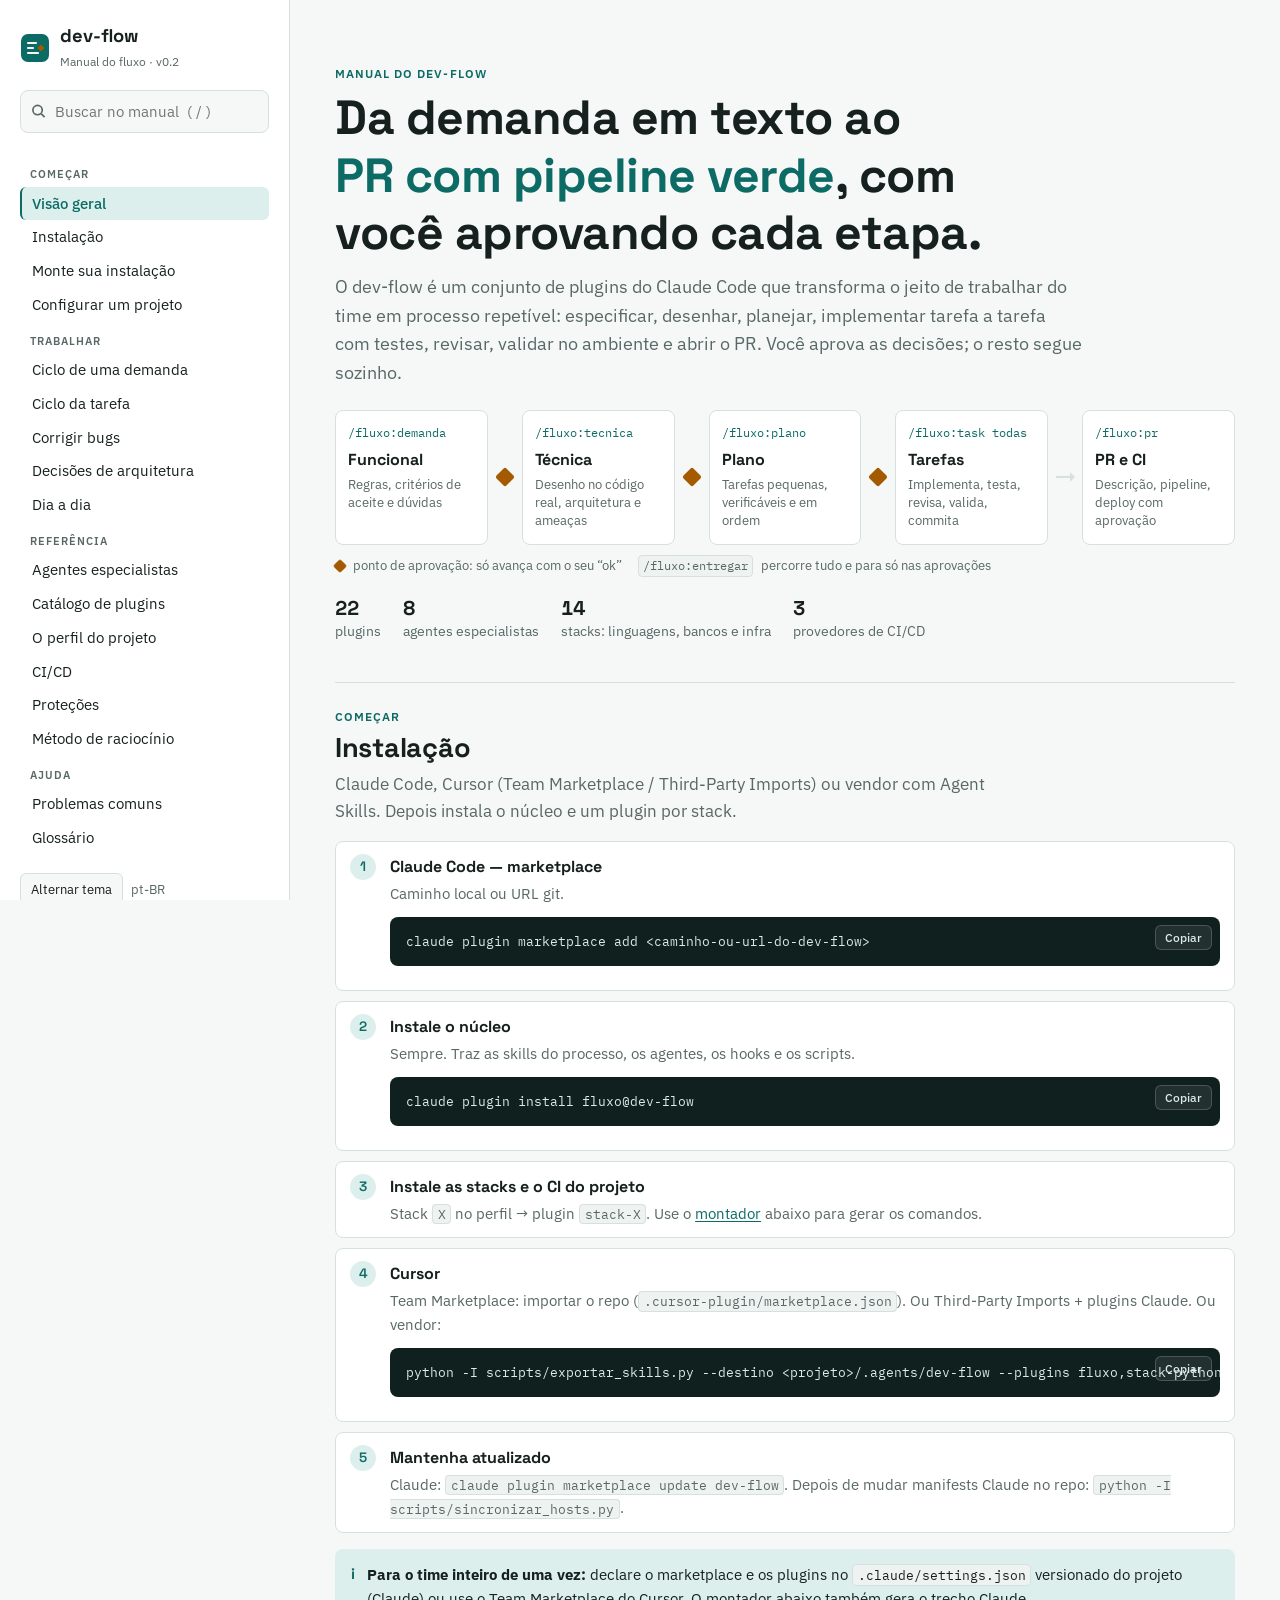
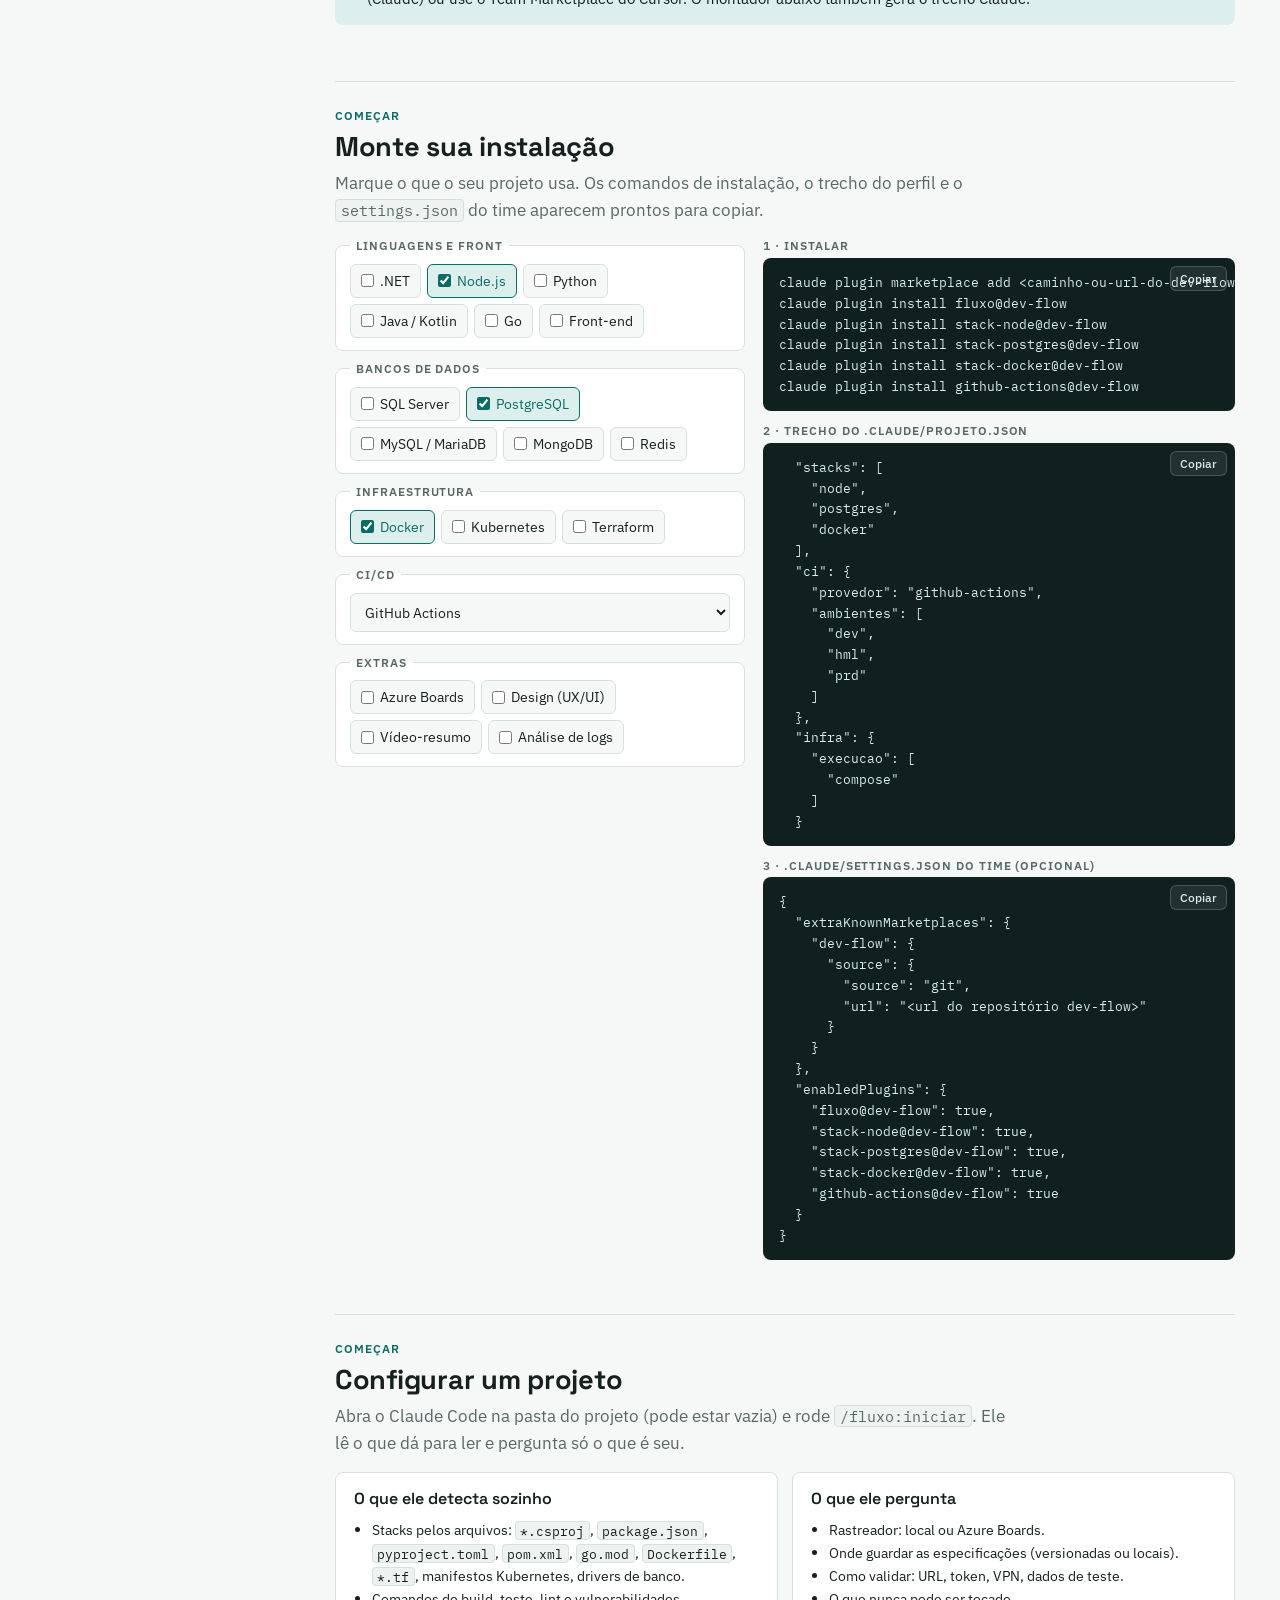
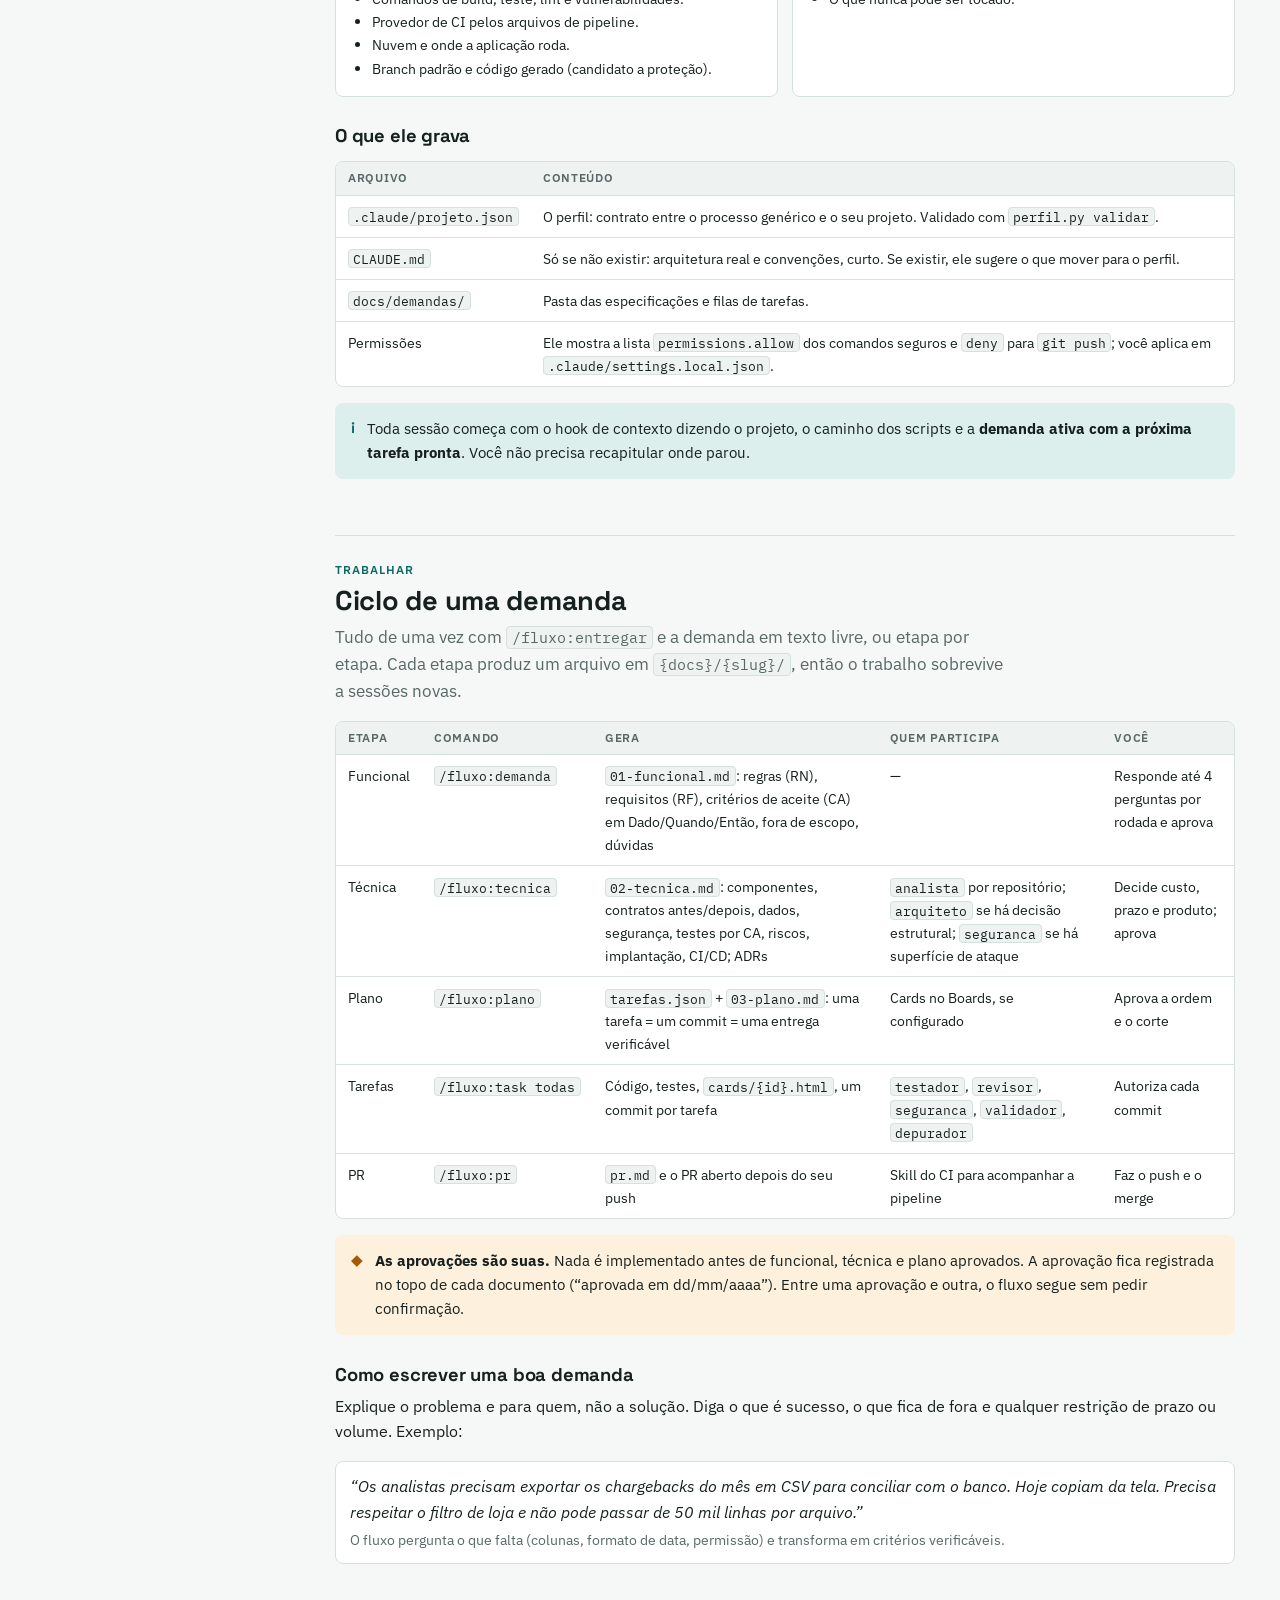
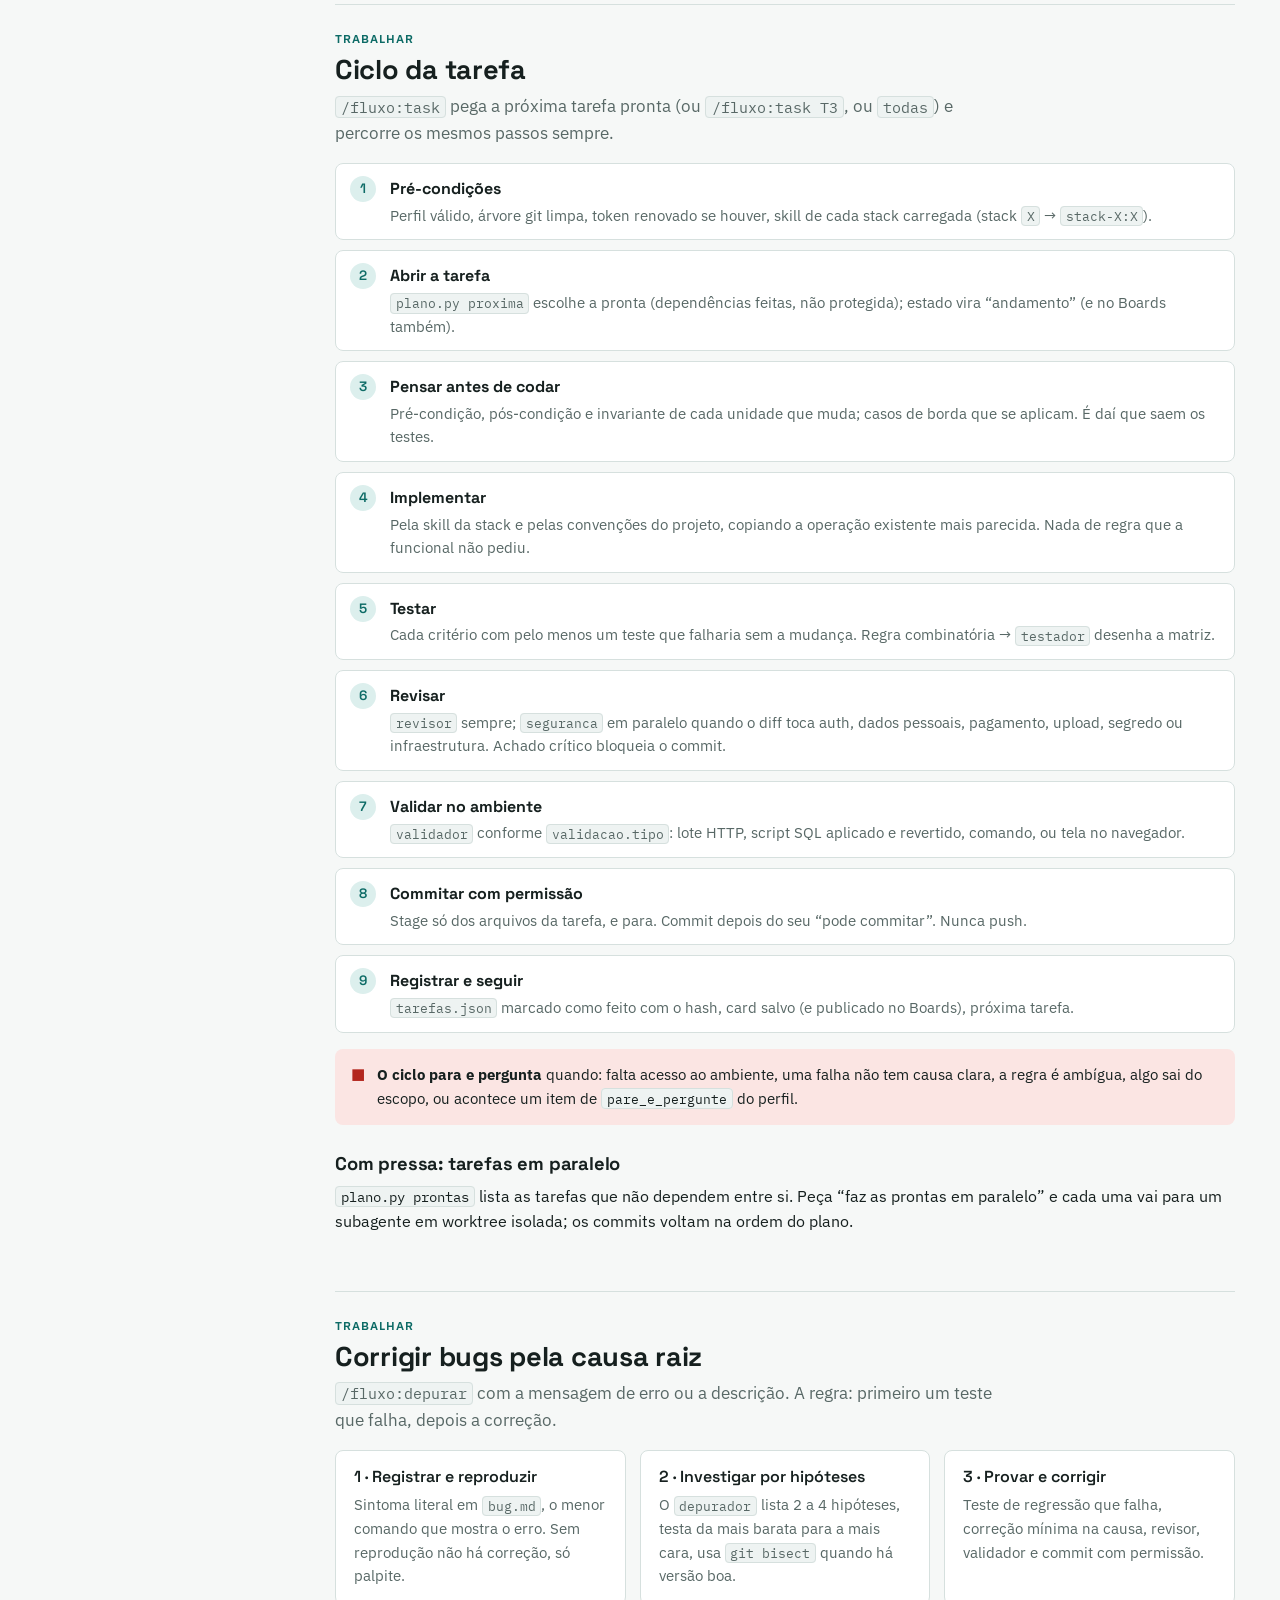
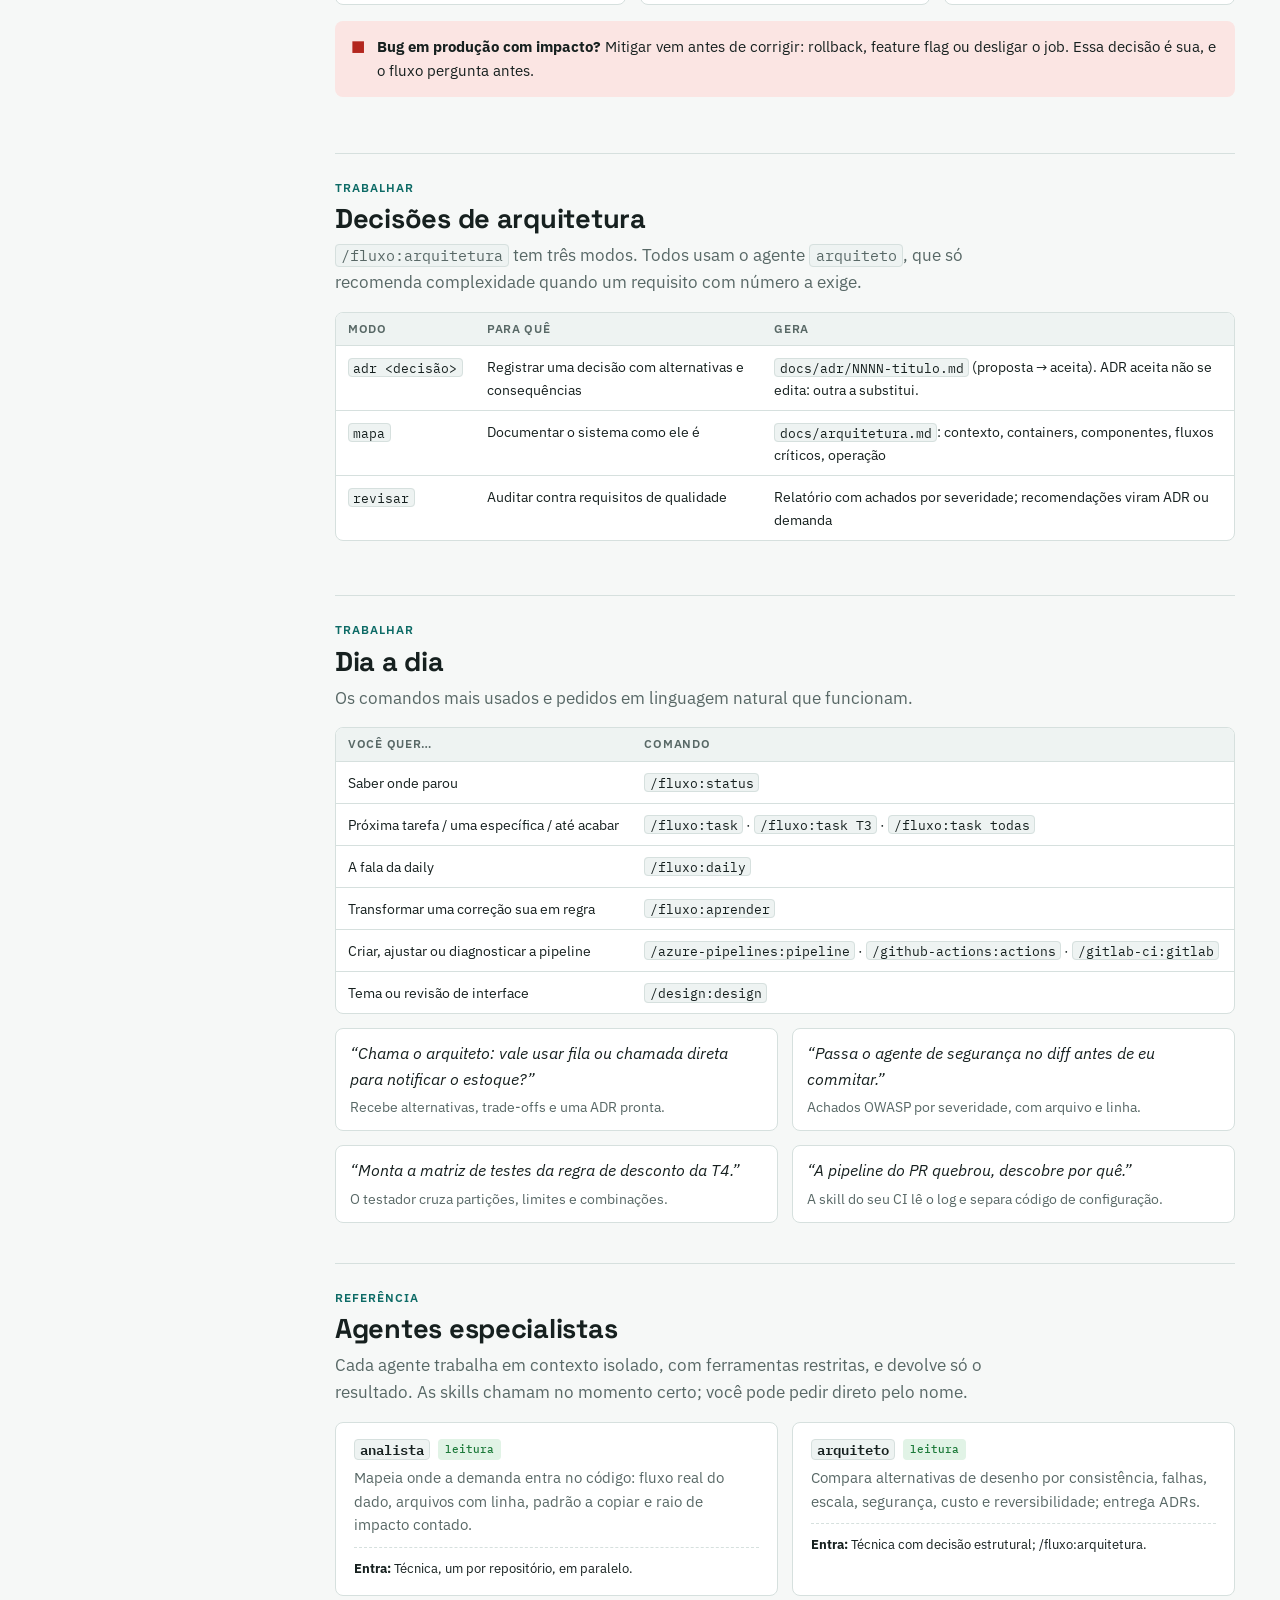
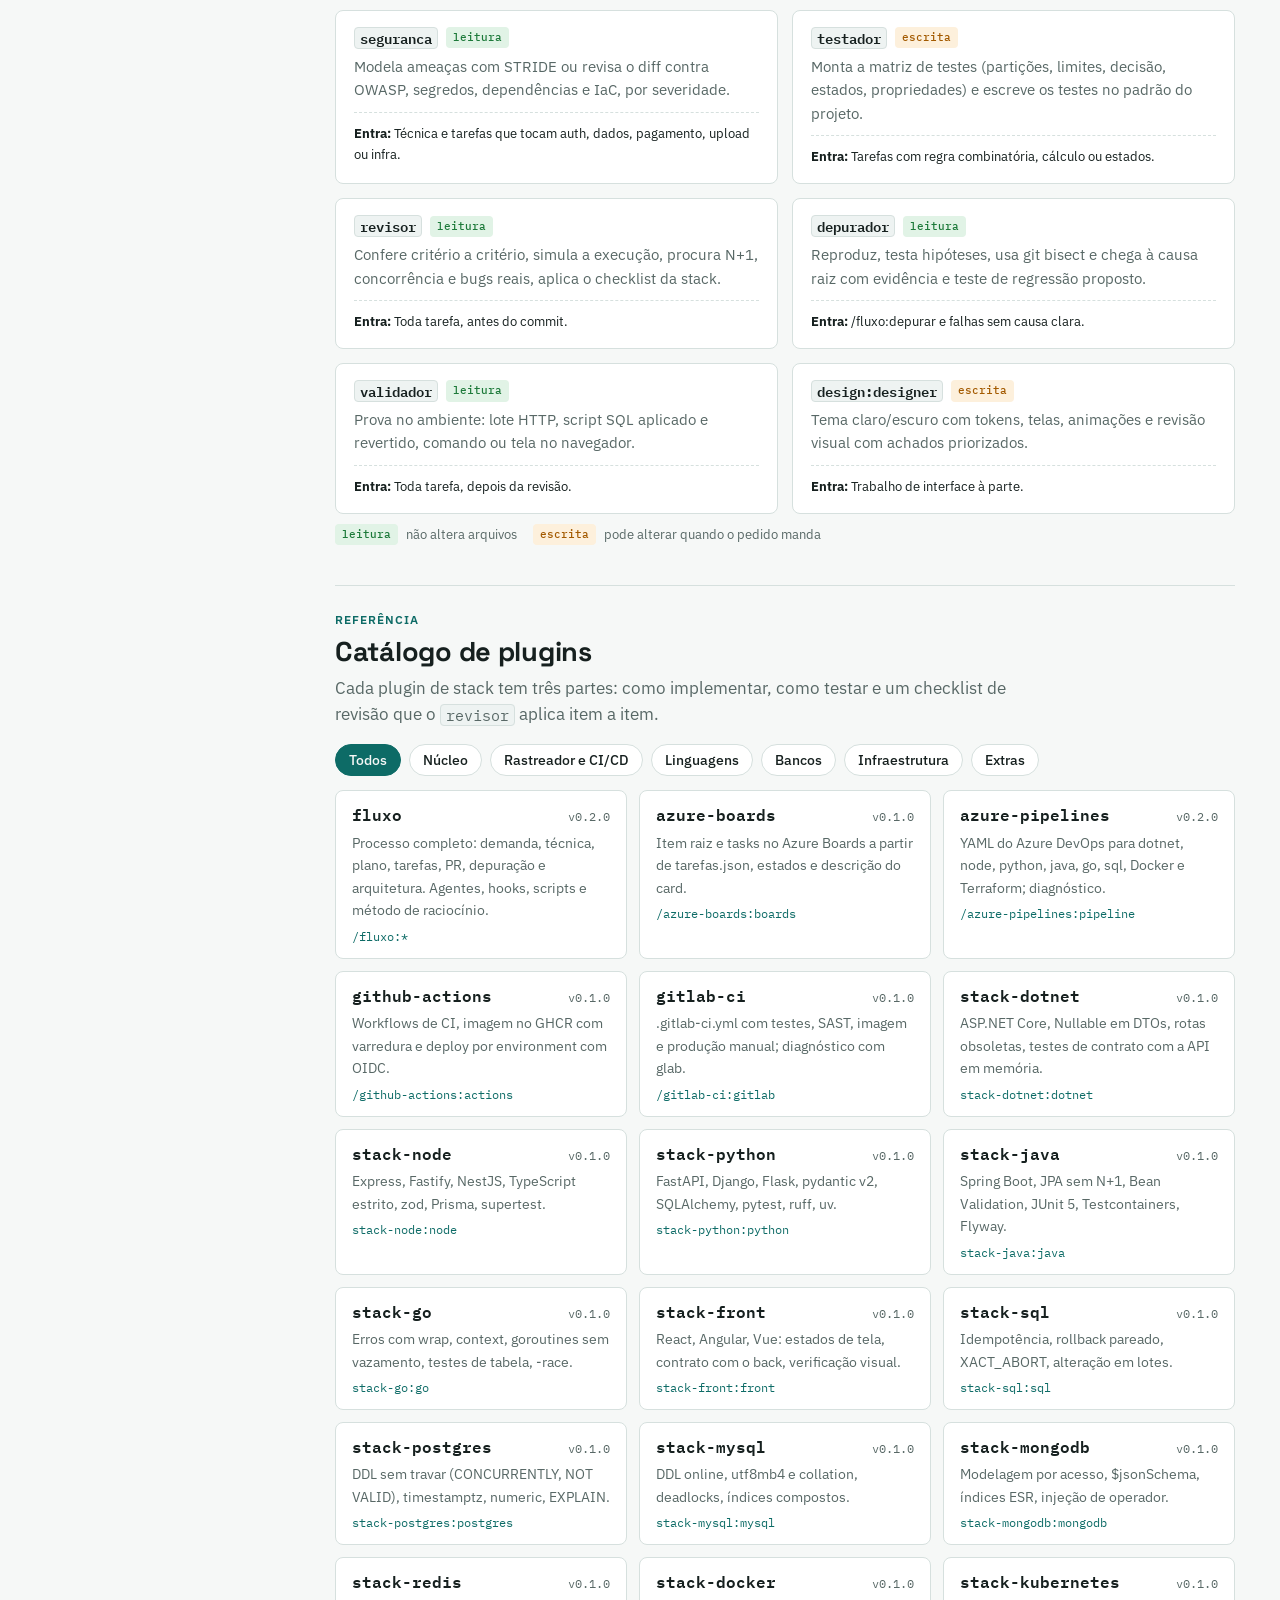
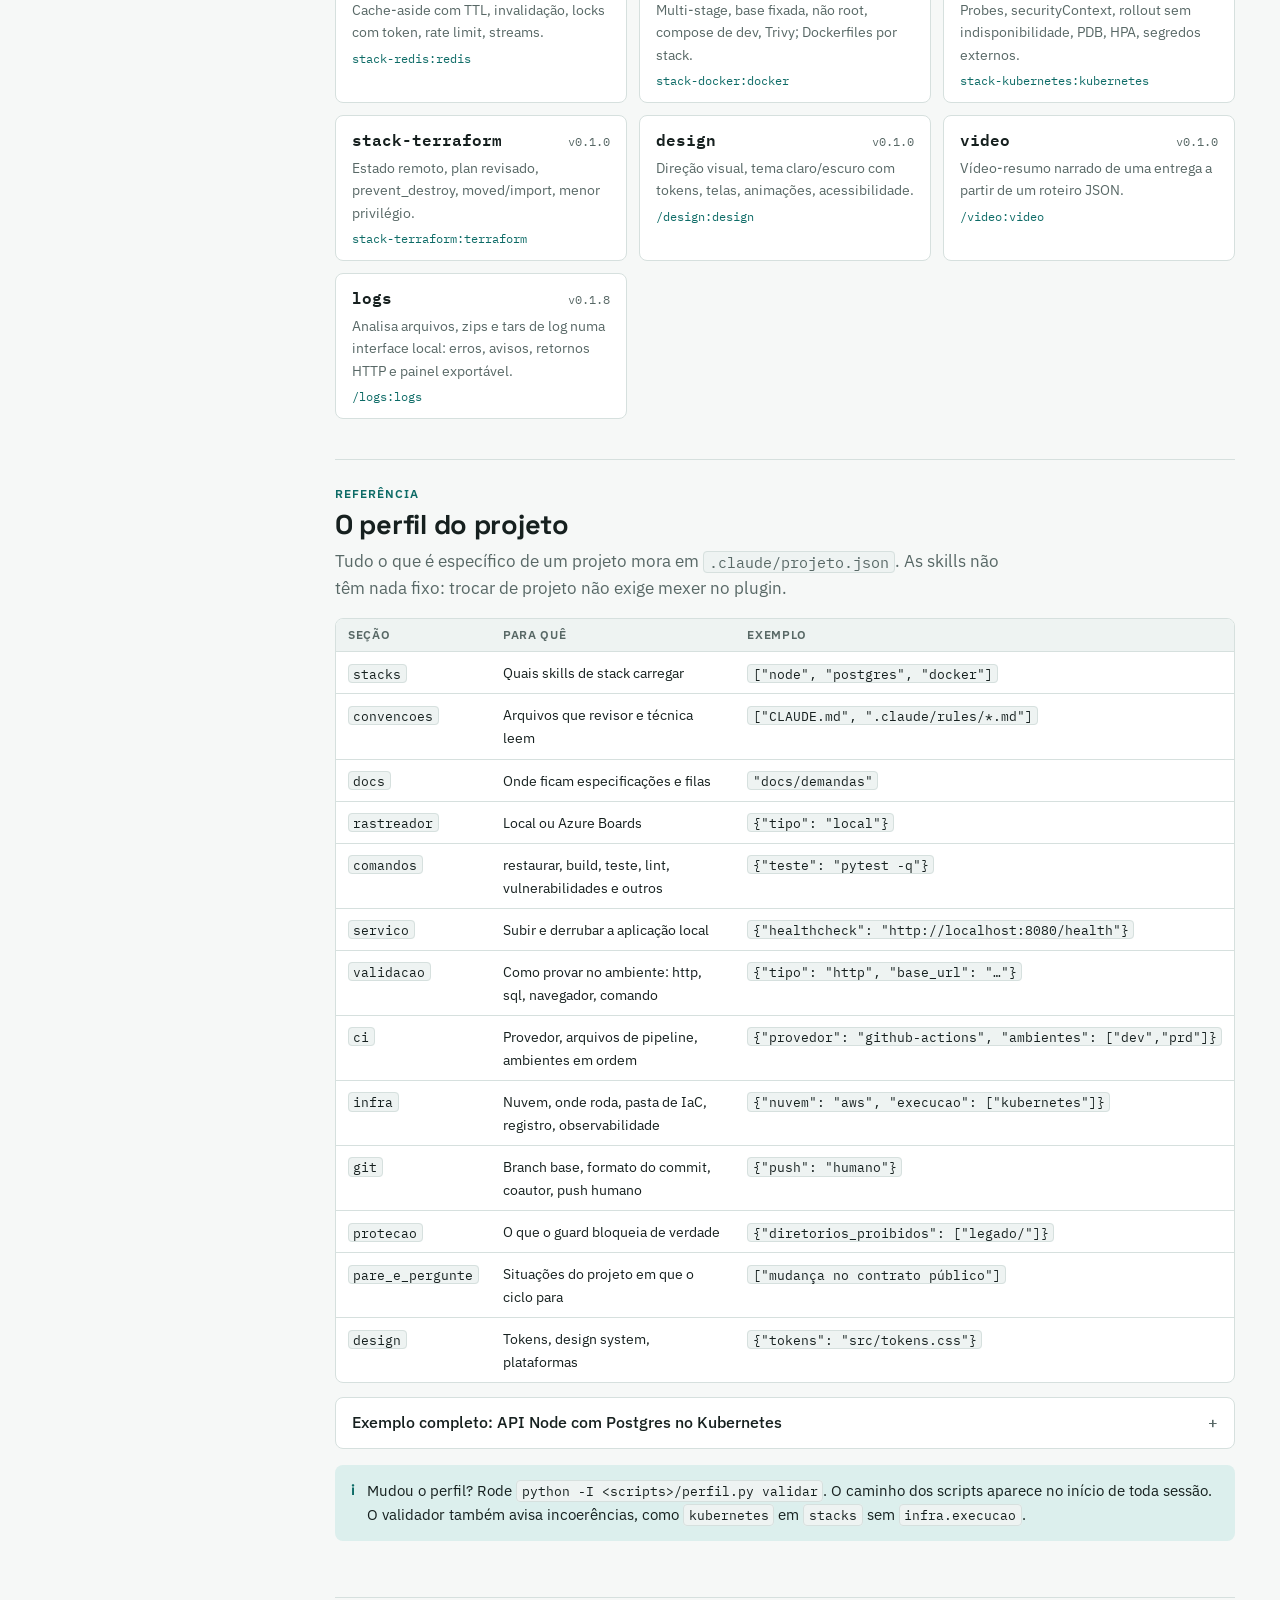
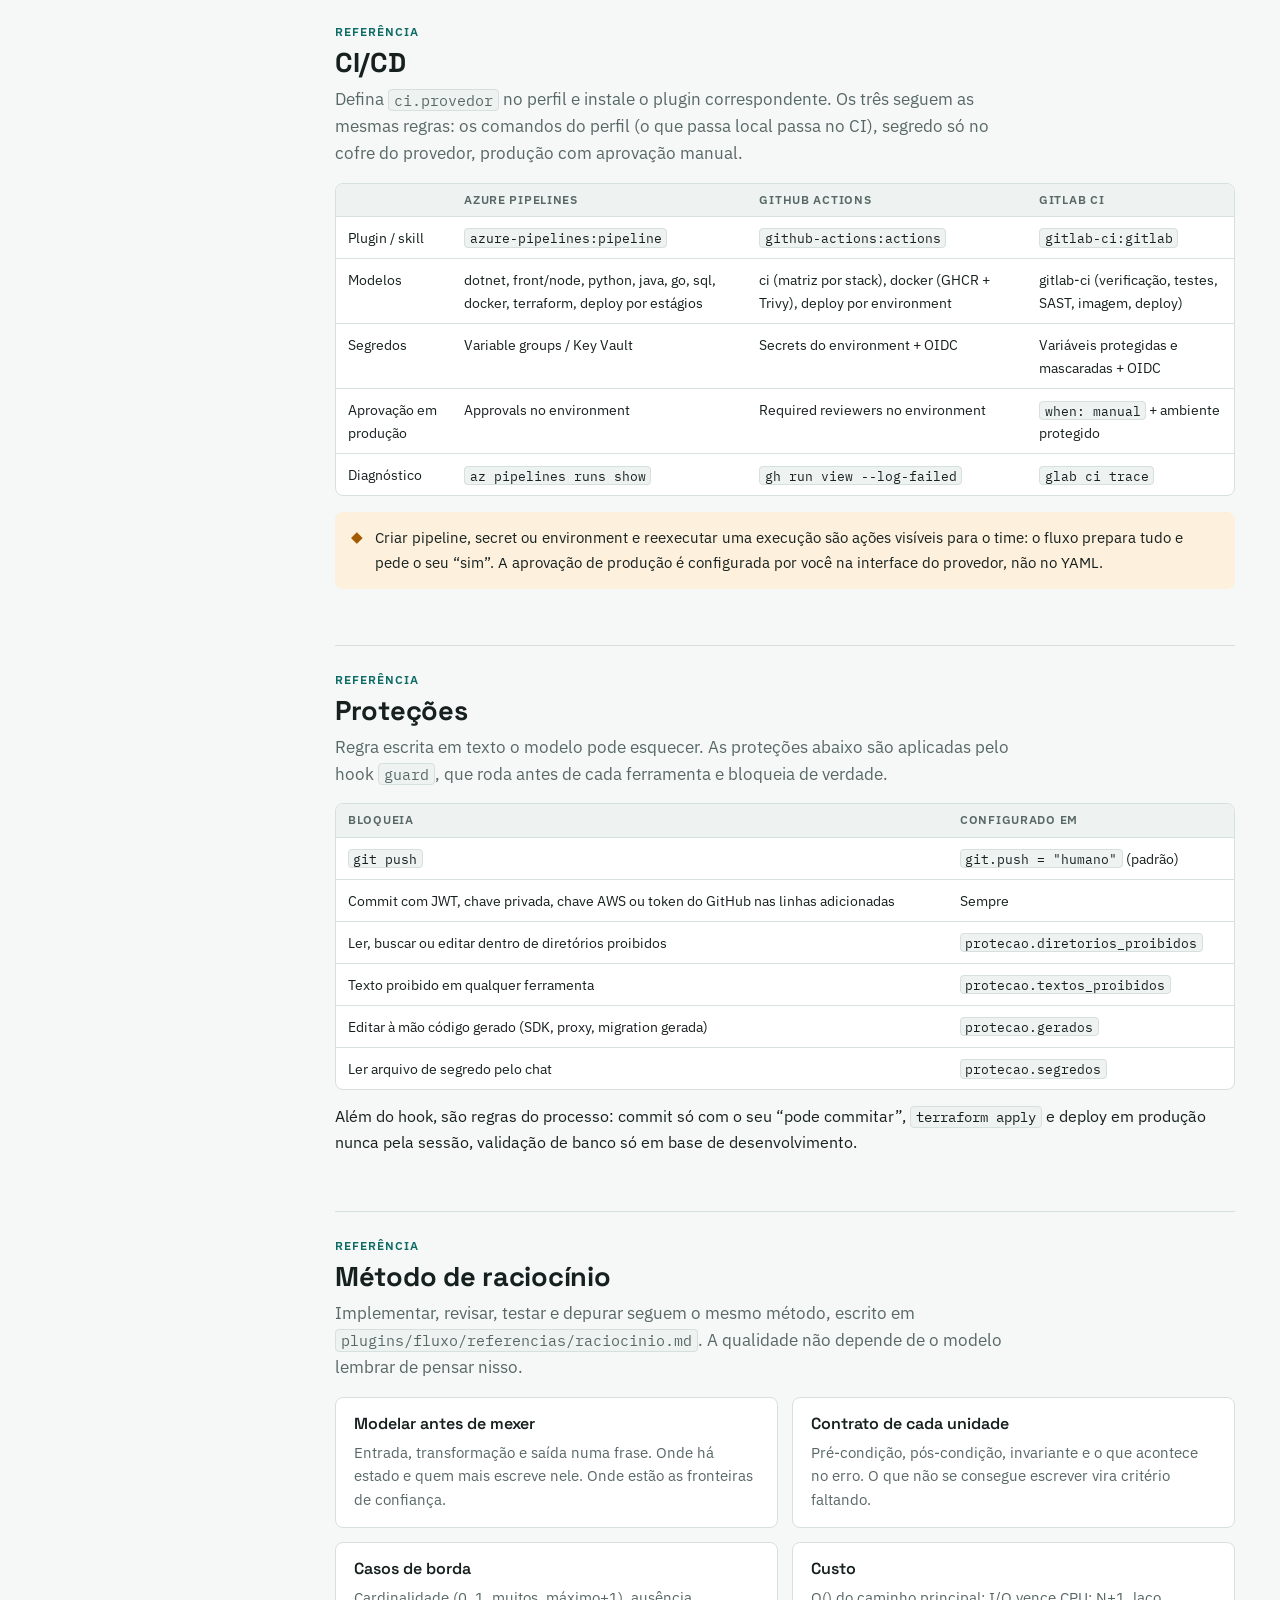
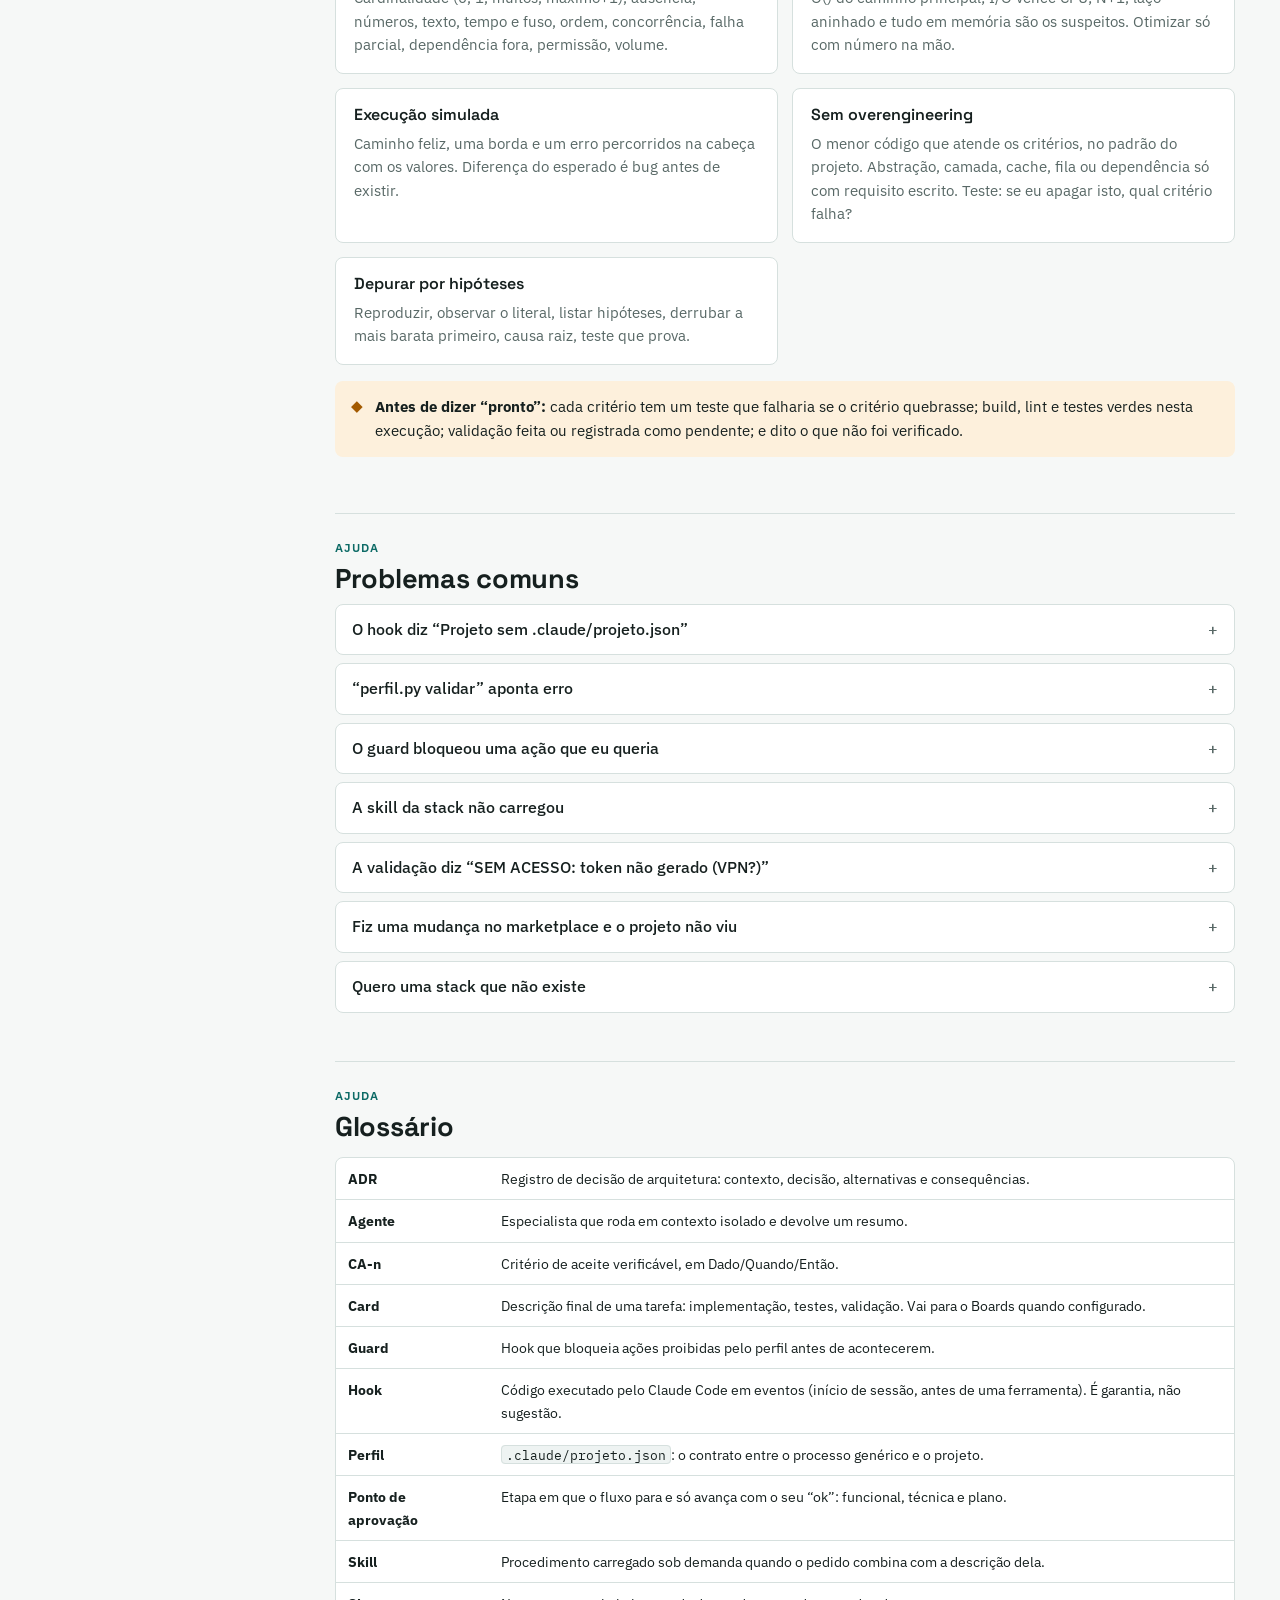
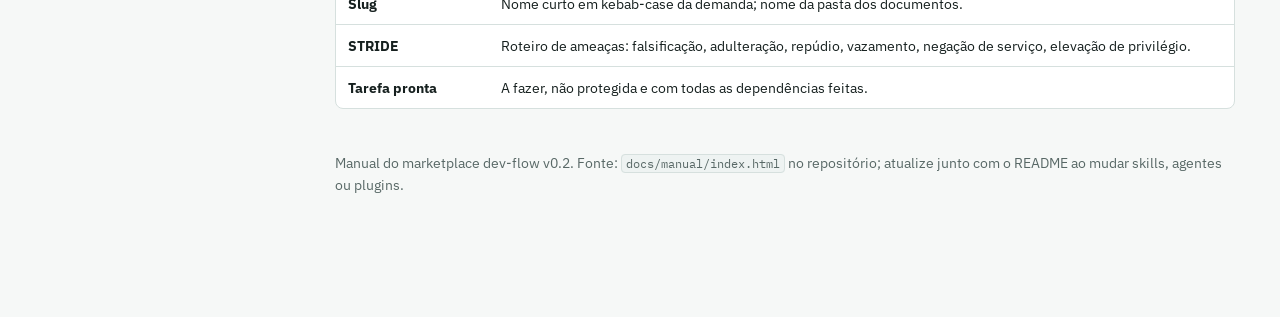
==== commit 0956b255: "Torna skills e docs host-agnósticos (Cursor e Agent Skills). Especialistas apontam para agents/*.md;" ====
--- a/docs/manual/index.html
+++ b/docs/manual/index.html
@@ -328,17 +328,18 @@
       <section class="doc" id="instalar" data-titulo="Instalação">
         <span class="eyebrow">Começar</span>
         <h2>Instalação</h2>
-        <p class="lead">Uma vez por máquina você adiciona o marketplace. Depois instala o núcleo e um plugin por stack que o projeto usa.</p>
+        <p class="lead">Claude Code, Cursor (Team Marketplace / Third-Party Imports) ou vendor com Agent Skills. Depois instala o núcleo e um plugin por stack.</p>
         <ol class="steps">
-          <li><b>Adicione o marketplace</b><p>Use o caminho local do repositório ou a URL git dele.</p>
+          <li><b>Claude Code — marketplace</b><p>Caminho local ou URL git.</p>
             <div class="code"><pre>claude plugin marketplace add &lt;caminho-ou-url-do-dev-flow&gt;</pre></div></li>
           <li><b>Instale o núcleo</b><p>Sempre. Traz as skills do processo, os agentes, os hooks e os scripts.</p>
             <div class="code"><pre>claude plugin install fluxo@dev-flow</pre></div></li>
           <li><b>Instale as stacks e o CI do projeto</b><p>Stack <code>X</code> no perfil → plugin <code>stack-X</code>. Use o <a href="#montador">montador</a> abaixo para gerar os comandos.</p></li>
-          <li><b>Mantenha atualizado</b><p>Depois de qualquer mudança publicada no marketplace:</p>
-            <div class="code"><pre>claude plugin marketplace update dev-flow</pre></div></li>
+          <li><b>Cursor</b><p>Team Marketplace: importar o repo (<code>.cursor-plugin/marketplace.json</code>). Ou Third-Party Imports + plugins Claude. Ou vendor:</p>
+            <div class="code"><pre>python -I scripts/exportar_skills.py --destino &lt;projeto&gt;/.agents/dev-flow --plugins fluxo,stack-python</pre></div></li>
+          <li><b>Mantenha atualizado</b><p>Claude: <code>claude plugin marketplace update dev-flow</code>. Depois de mudar manifests Claude no repo: <code>python -I scripts/sincronizar_hosts.py</code>.</p></li>
         </ol>
-        <div class="callout info"><span class="ico">i</span><div><p><b>Para o time inteiro de uma vez:</b> declare o marketplace e os plugins no <code>.claude/settings.json</code> versionado do projeto. Quem abrir o projeto recebe tudo. O montador abaixo também gera esse trecho.</p></div></div>
+        <div class="callout info"><span class="ico">i</span><div><p><b>Para o time inteiro de uma vez:</b> declare o marketplace e os plugins no <code>.claude/settings.json</code> versionado do projeto (Claude) ou use o Team Marketplace do Cursor. O montador abaixo também gera o trecho Claude.</p></div></div>
       </section>
 
       <section class="doc" id="montador" data-titulo="Monte sua instalação">
@@ -618,7 +619,7 @@
         <details class="faq"><summary>O guard bloqueou uma ação que eu queria</summary><div><p>Ele está aplicando o perfil. Se a regra estiver errada, ajuste <code>protecao</code> no <code>.claude/projeto.json</code>; se o bloqueio for <code>git push</code>, faça o push você mesmo no terminal.</p></div></details>
         <details class="faq"><summary>A skill da stack não carregou</summary><div><p>Confira se o plugin <code>stack-X</code> está instalado (<code>claude plugin install stack-X@dev-flow</code>) e se <code>X</code> está em <code>stacks</code> do perfil. Sem o plugin, o ciclo segue com as convenções do projeto e avisa no fechamento.</p></div></details>
         <details class="faq"><summary>A validação diz “SEM ACESSO: token não gerado (VPN?)”</summary><div><p>O script de token saiu com código 2. Conecte a VPN e peça “valida a T3 de novo”. A tarefa fica registrada como não validada até lá.</p></div></details>
-        <details class="faq"><summary>Fiz uma mudança no marketplace e o projeto não viu</summary><div><p>Rode <code>claude plugin marketplace update dev-flow</code> e abra uma sessão nova. Skills e hooks são carregados no início da sessão.</p></div></details>
+        <details class="faq"><summary>Fiz uma mudança no marketplace e o projeto não viu</summary><div><p>Claude: <code>claude plugin marketplace update dev-flow</code> e sessão nova. Cursor Team Marketplace: Refresh. Vendor: rode de novo <code>exportar_skills.py</code>. Skills e hooks carregam no início da sessão.</p></div></details>
         <details class="faq"><summary>Quero uma stack que não existe</summary><div><p>Use <code>"outra"</code> em <code>stacks</code> por enquanto e veja <code>docs/novo-plugin-de-stack.md</code>: um plugin pequeno com uma skill de três partes, registrado no schema e no marketplace. O teste <code>test_marketplace.py</code> confere a estrutura.</p></div></details>
       </section>
 
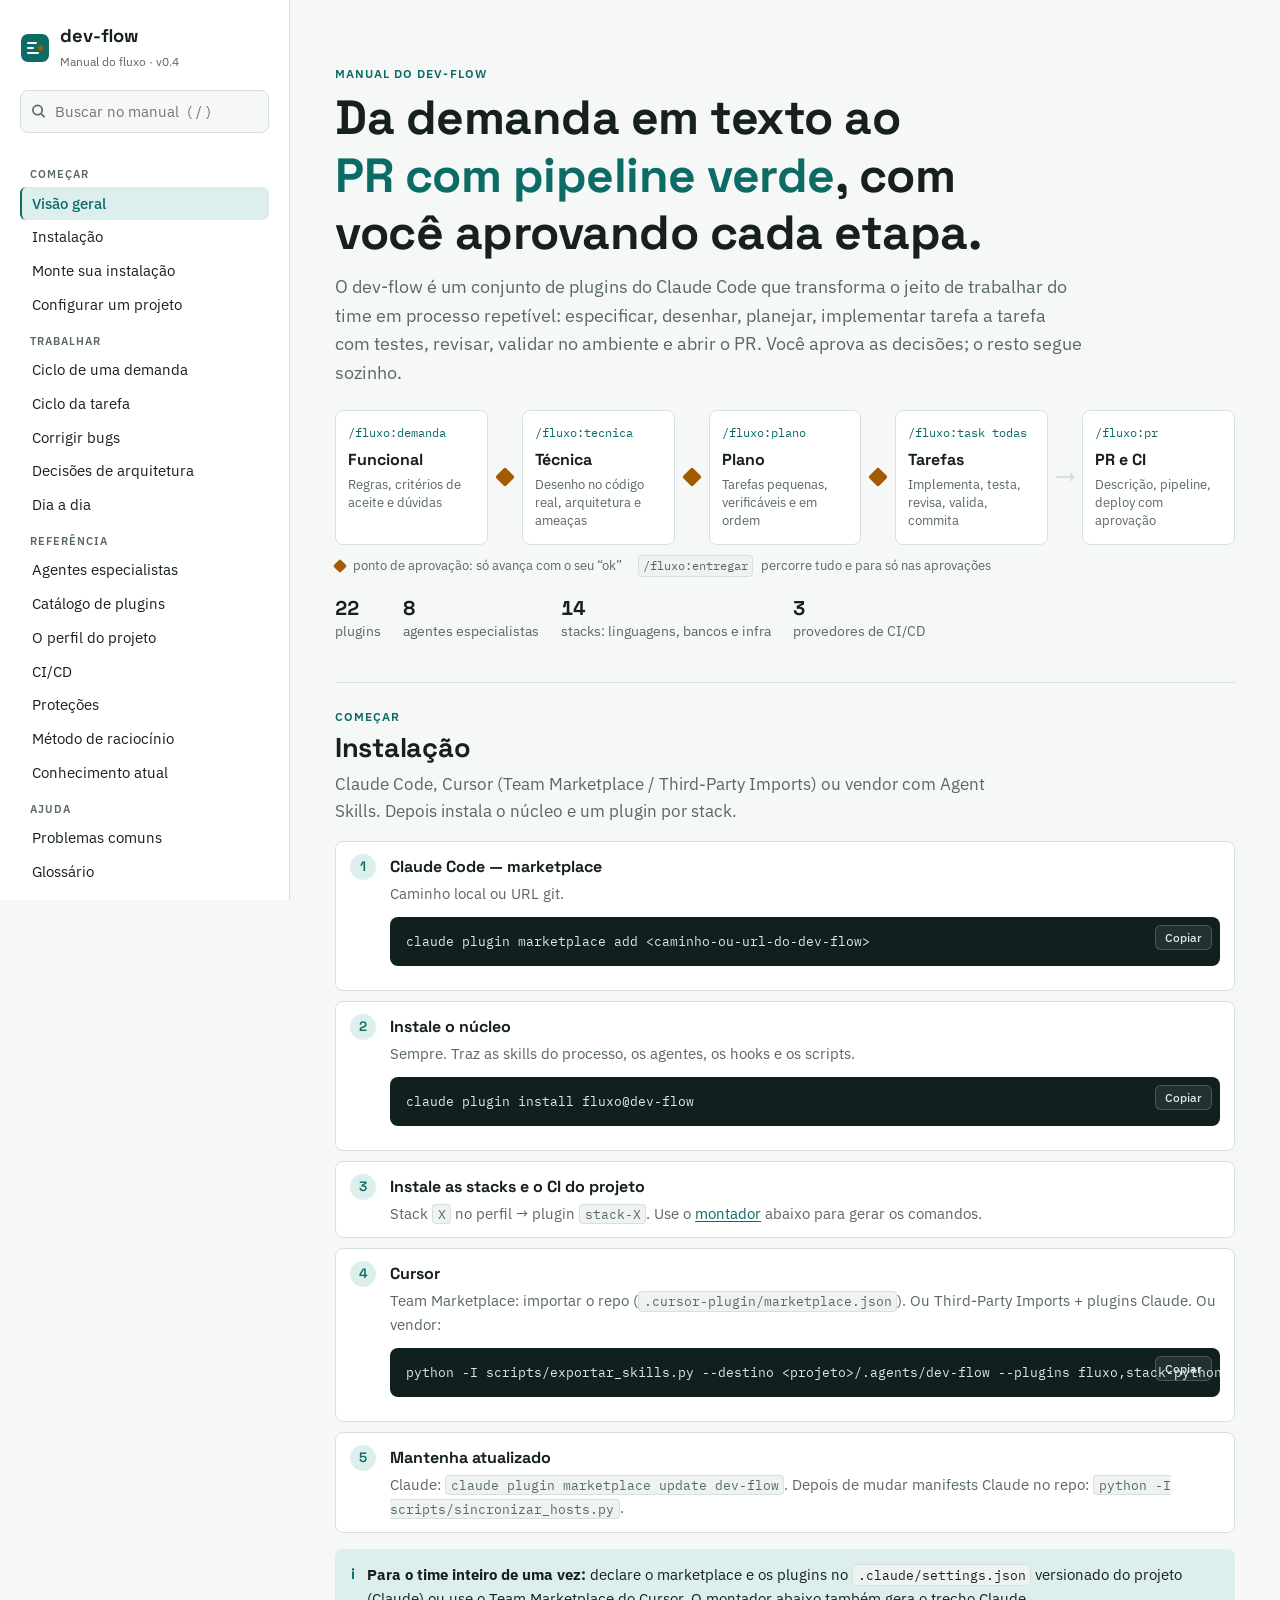
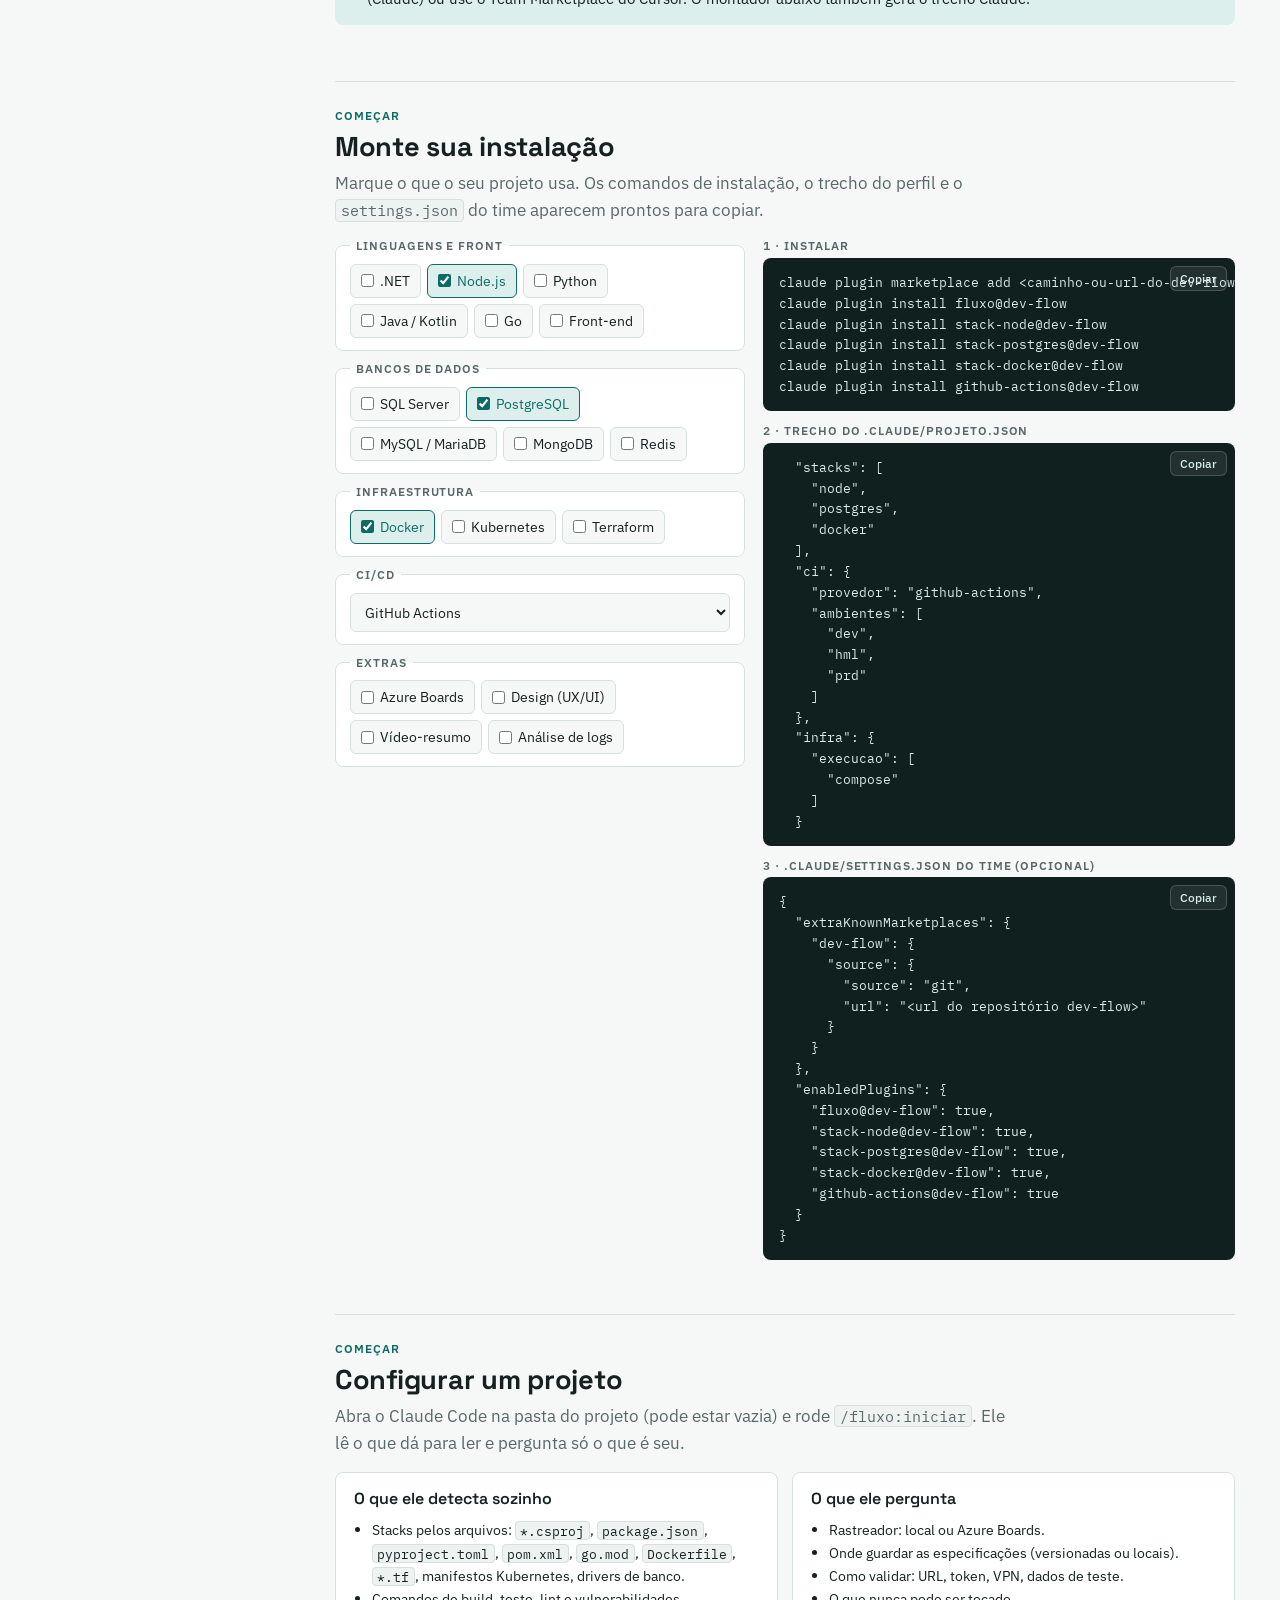
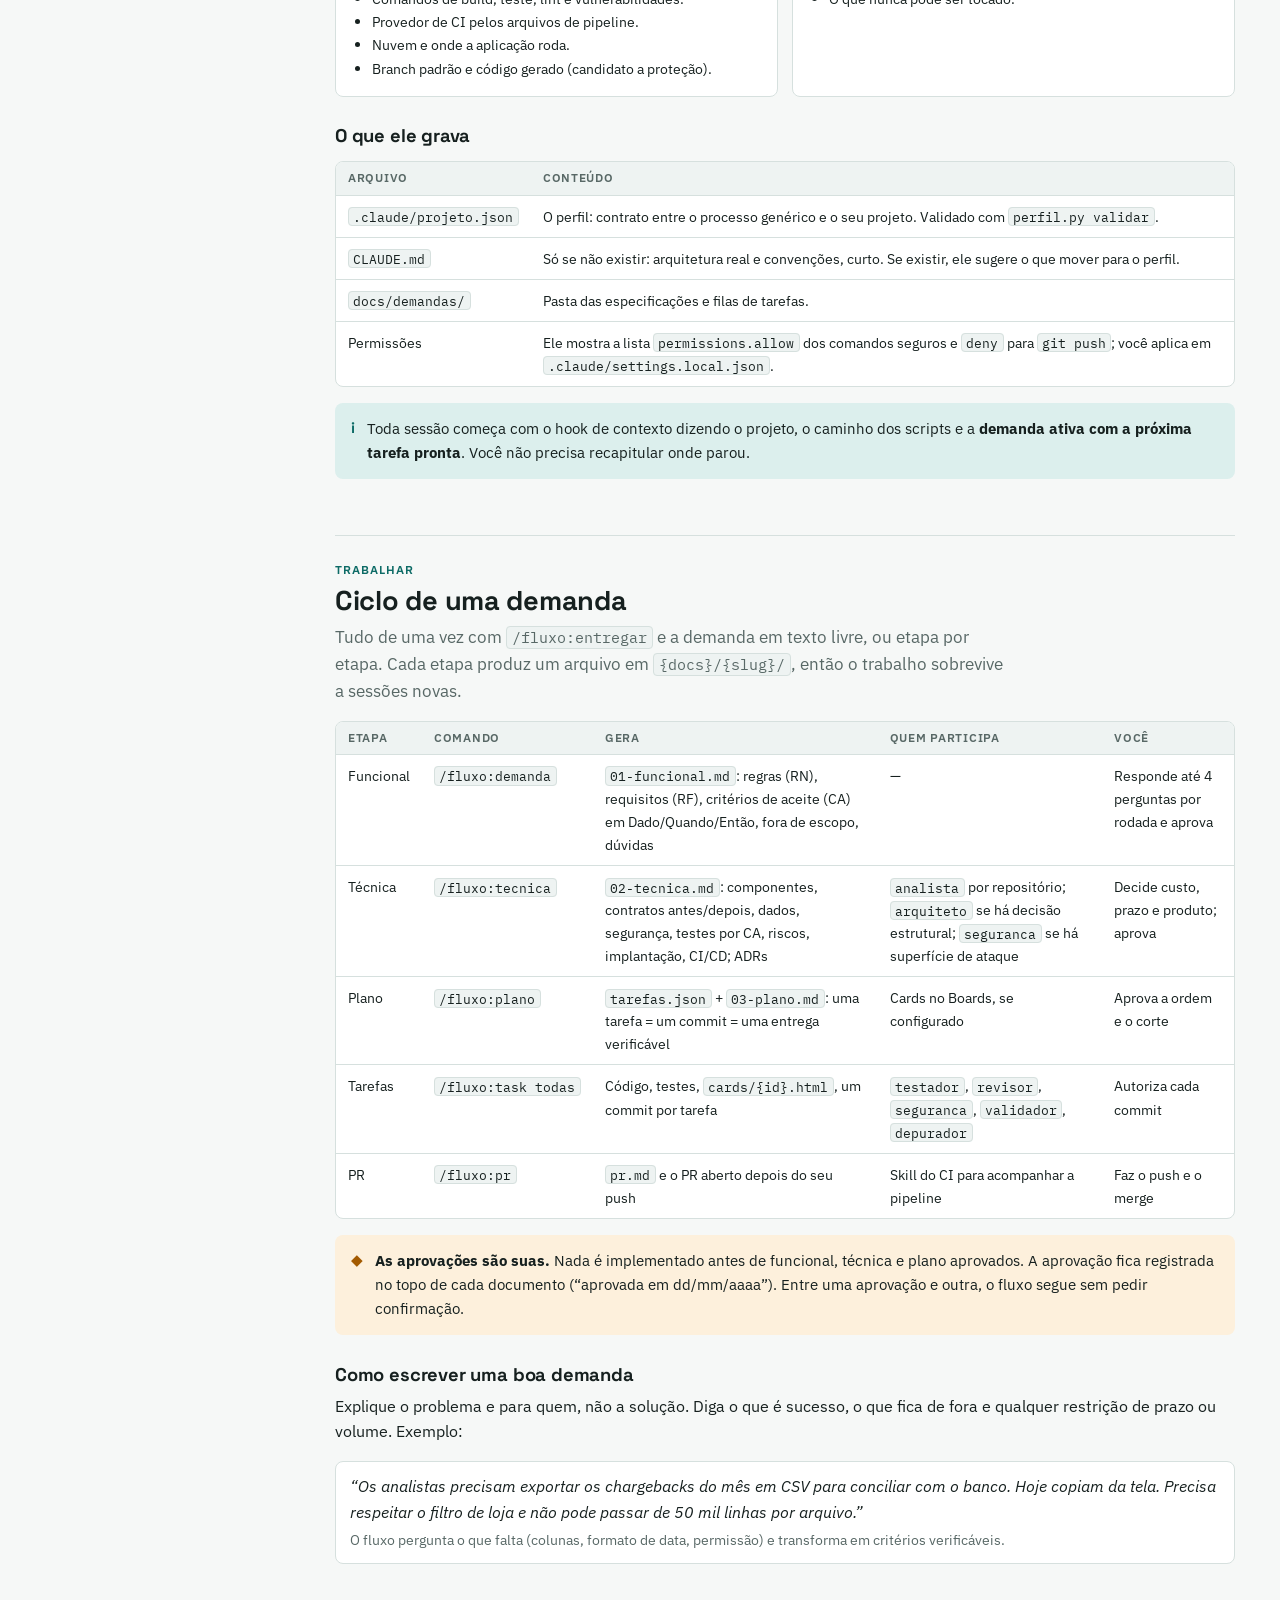
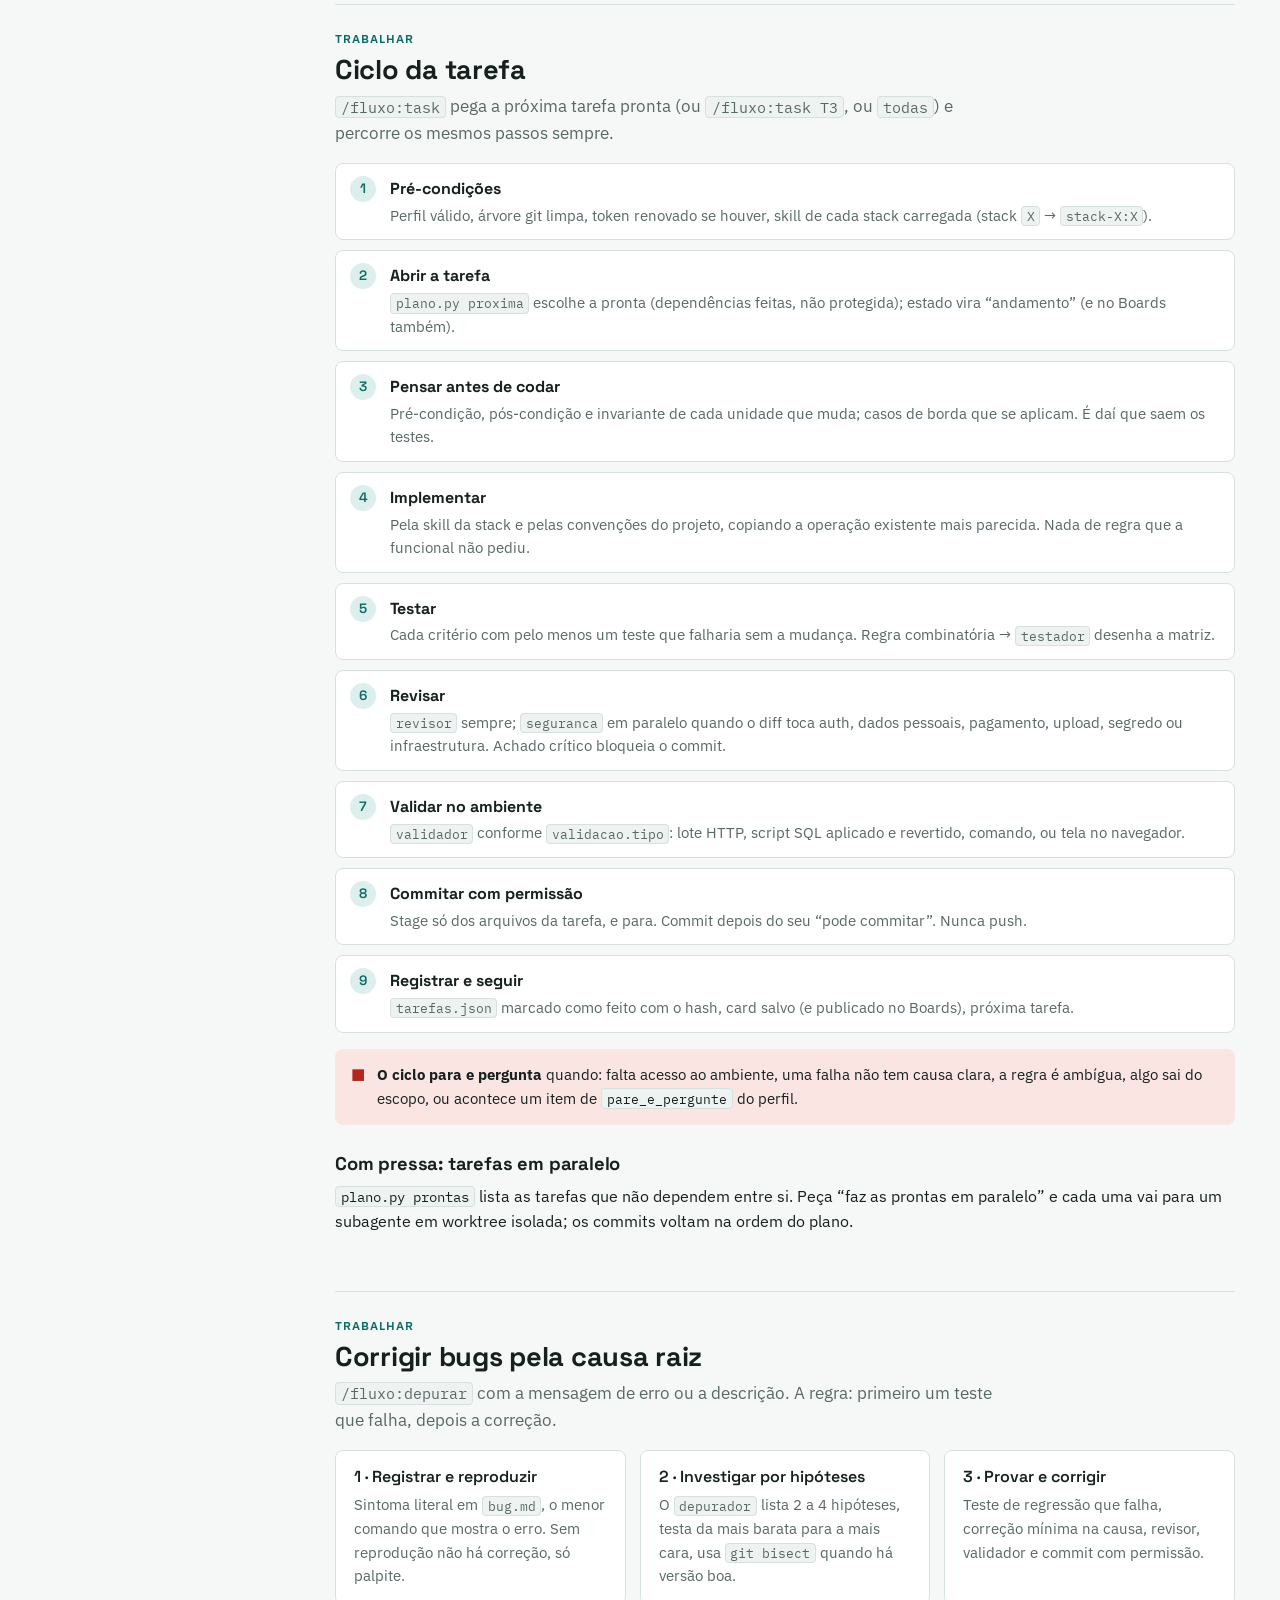
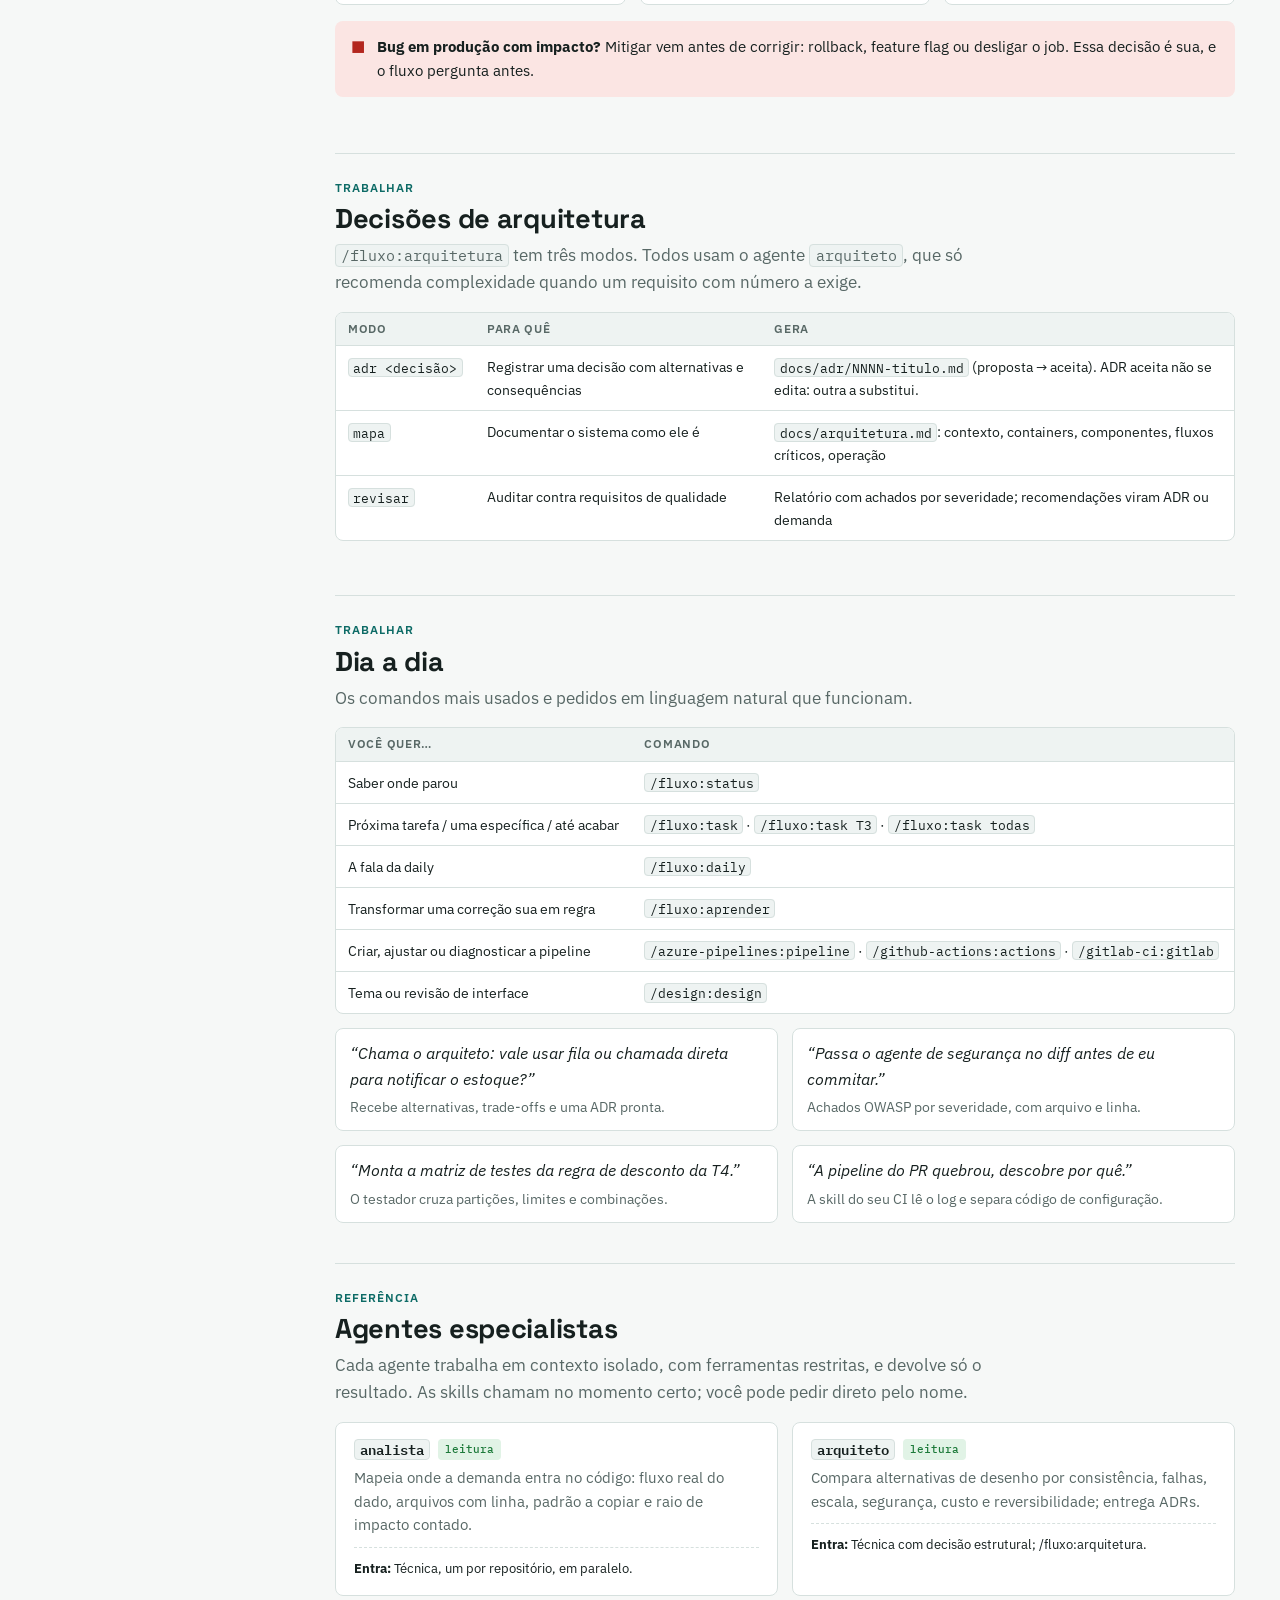
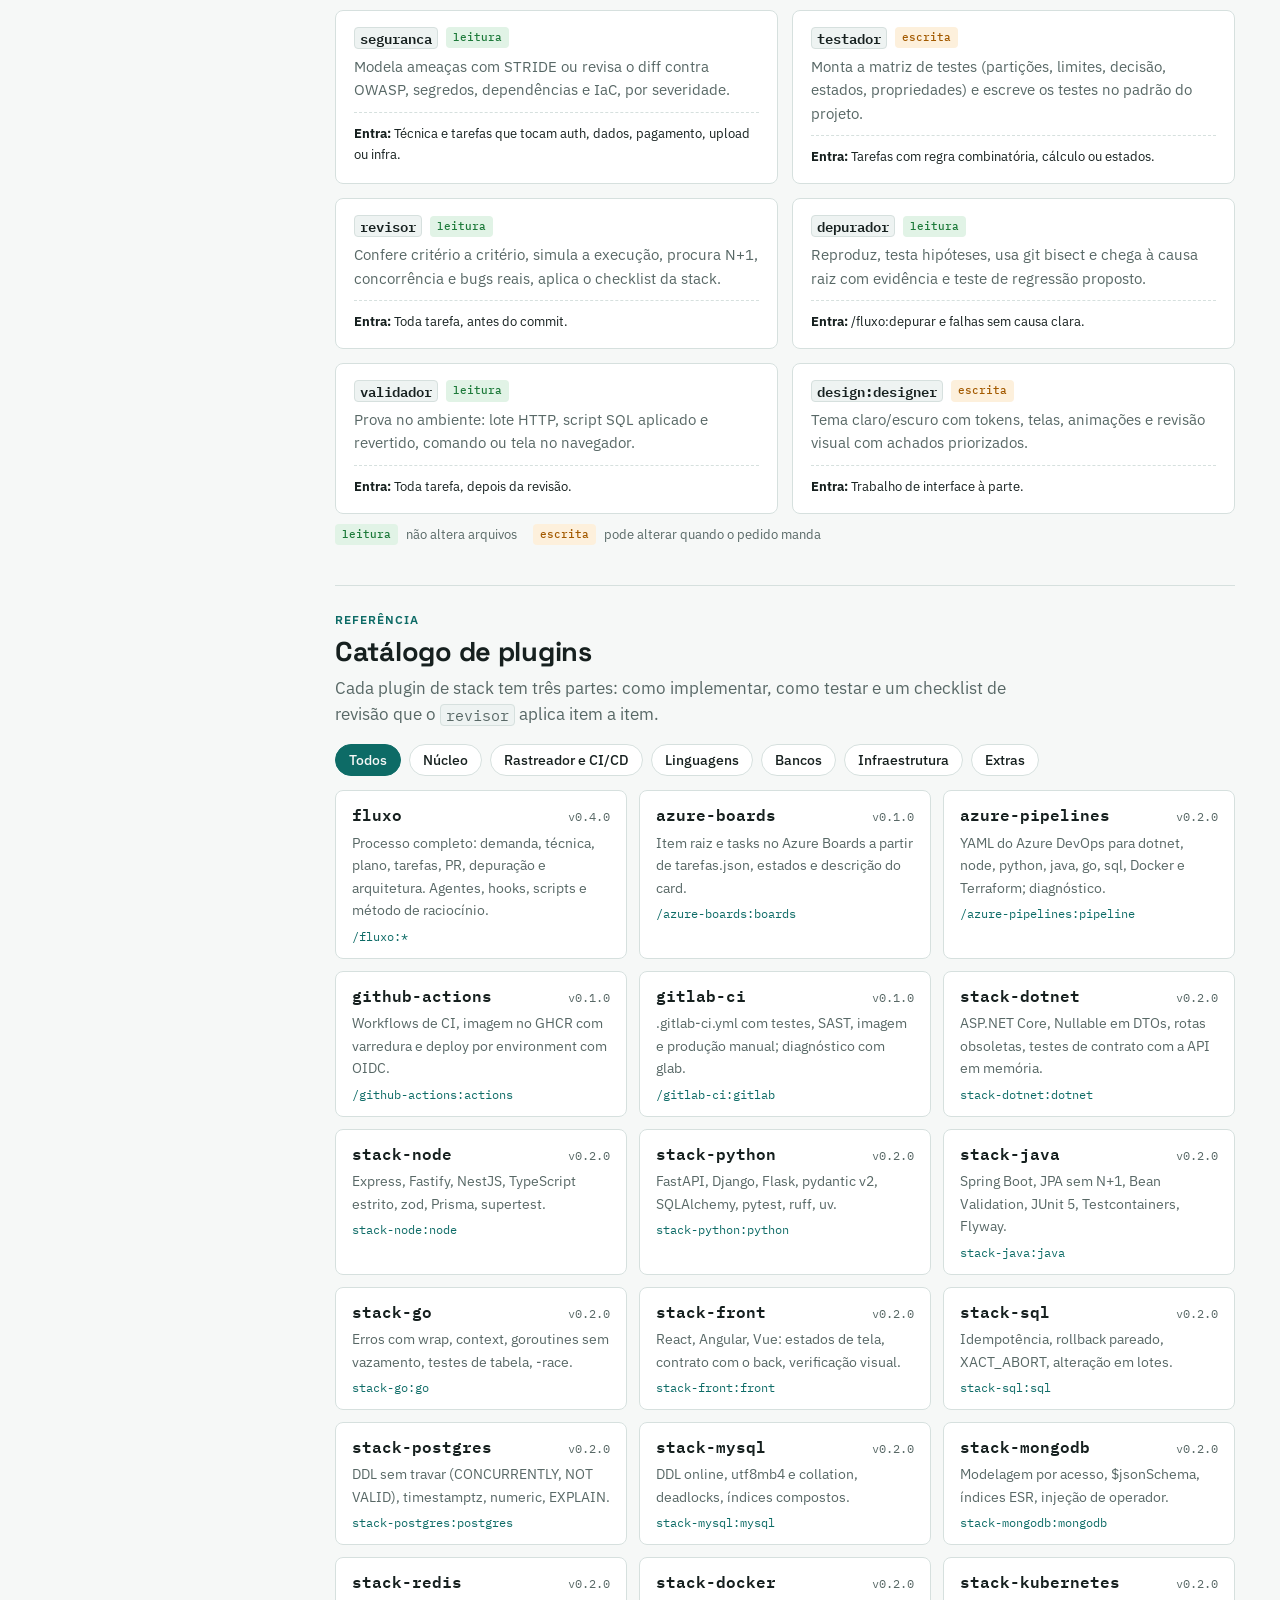
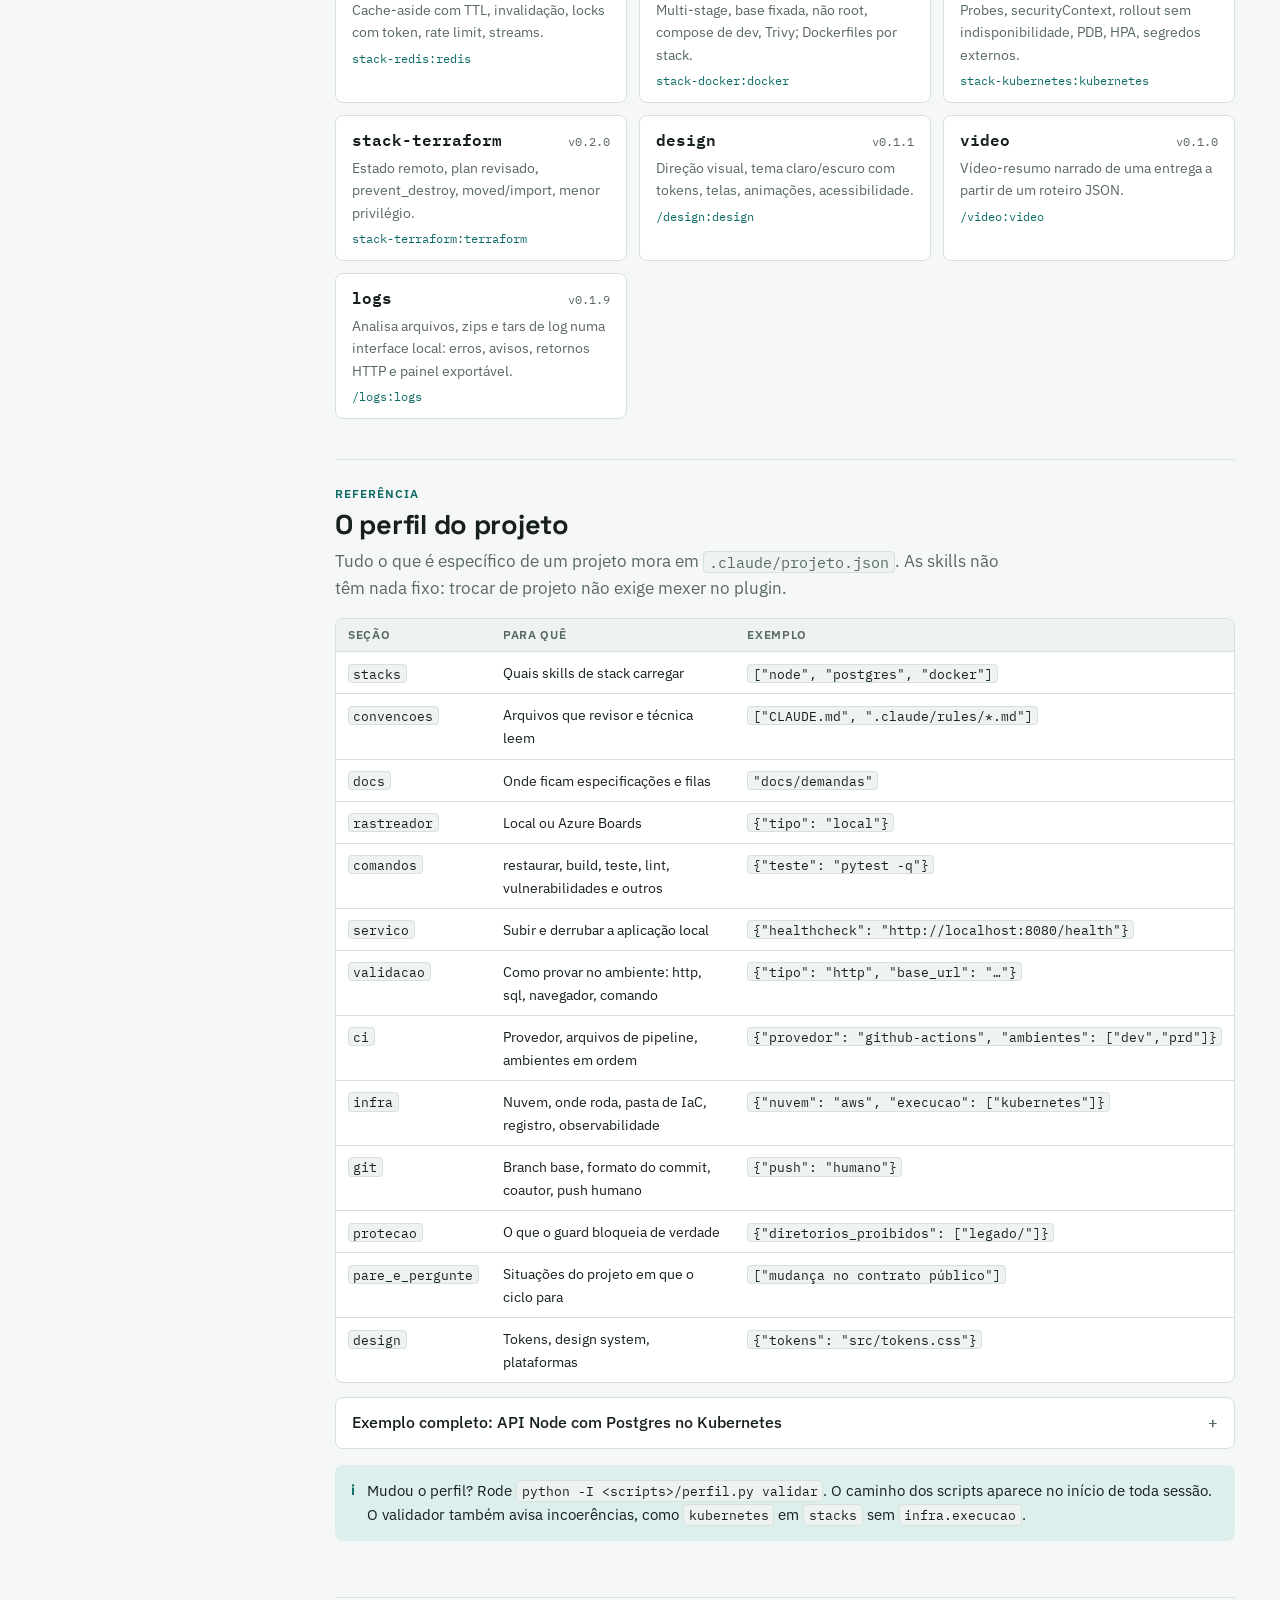
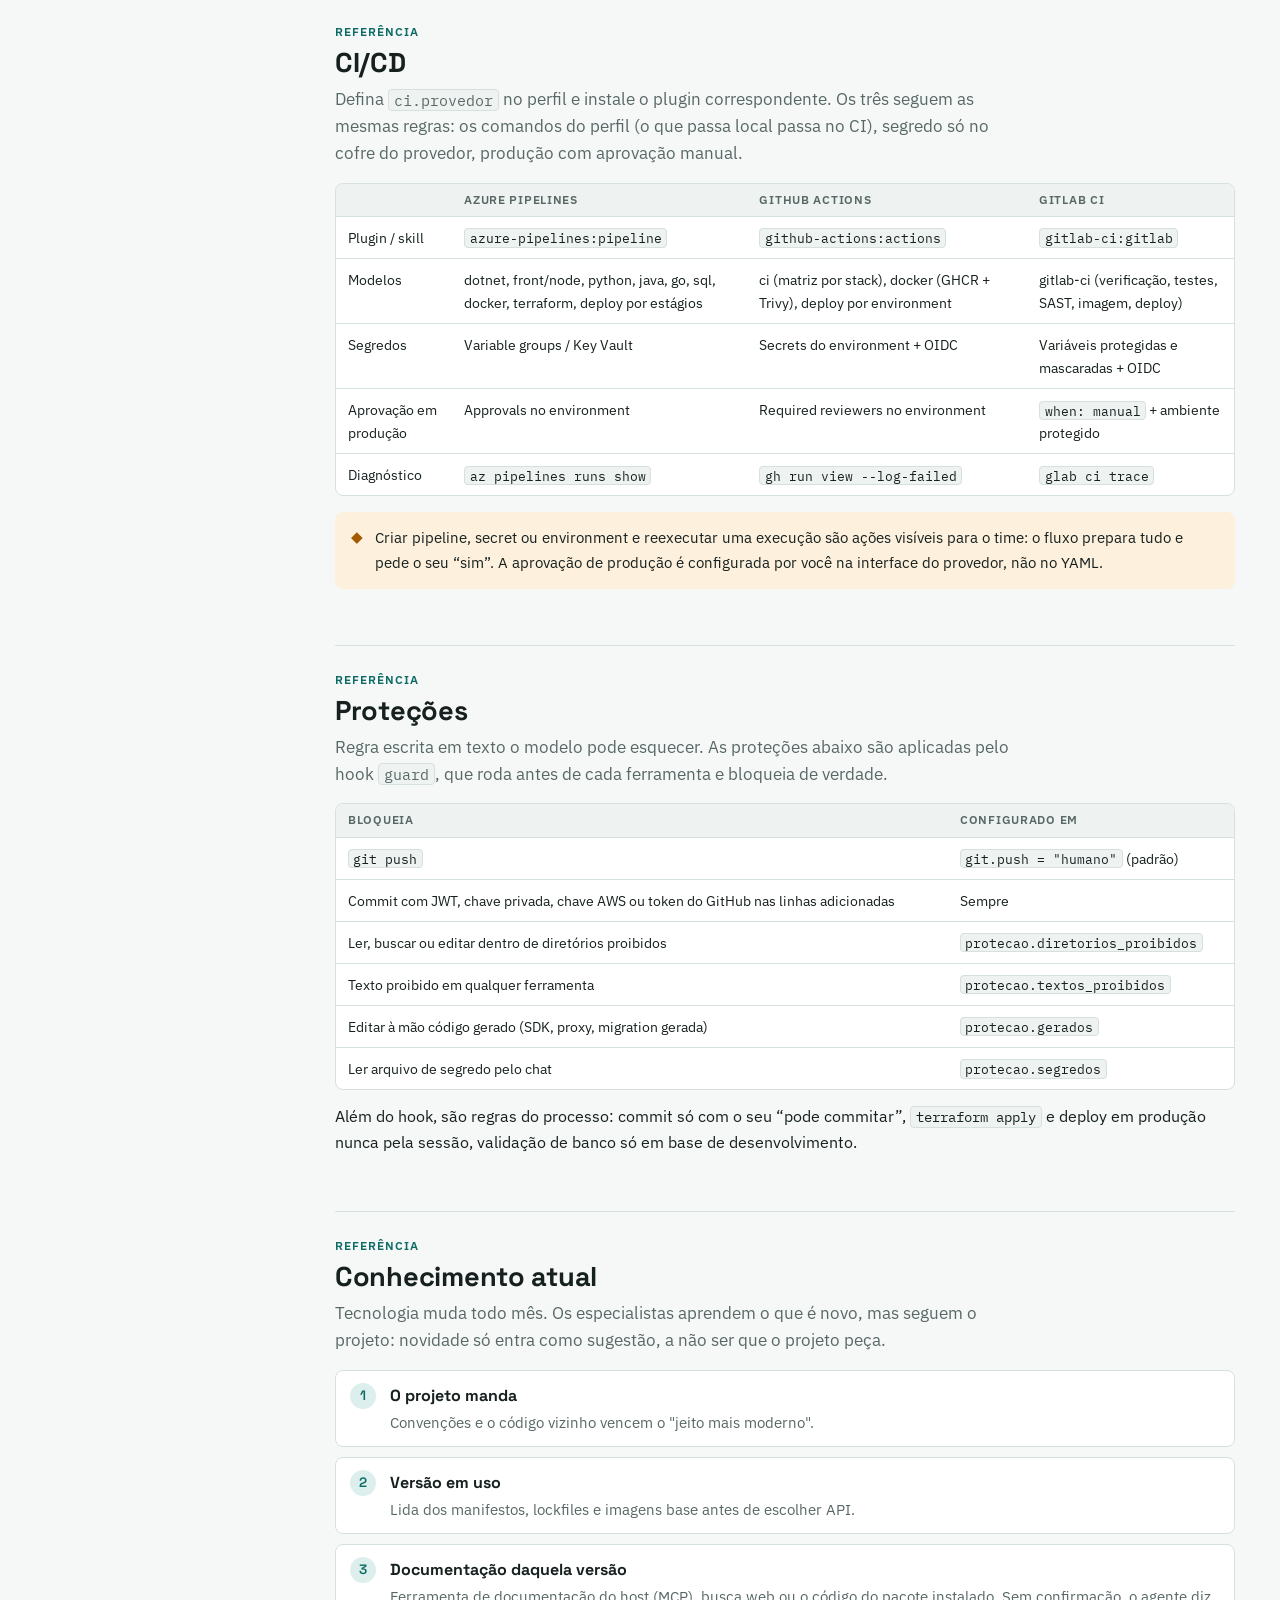
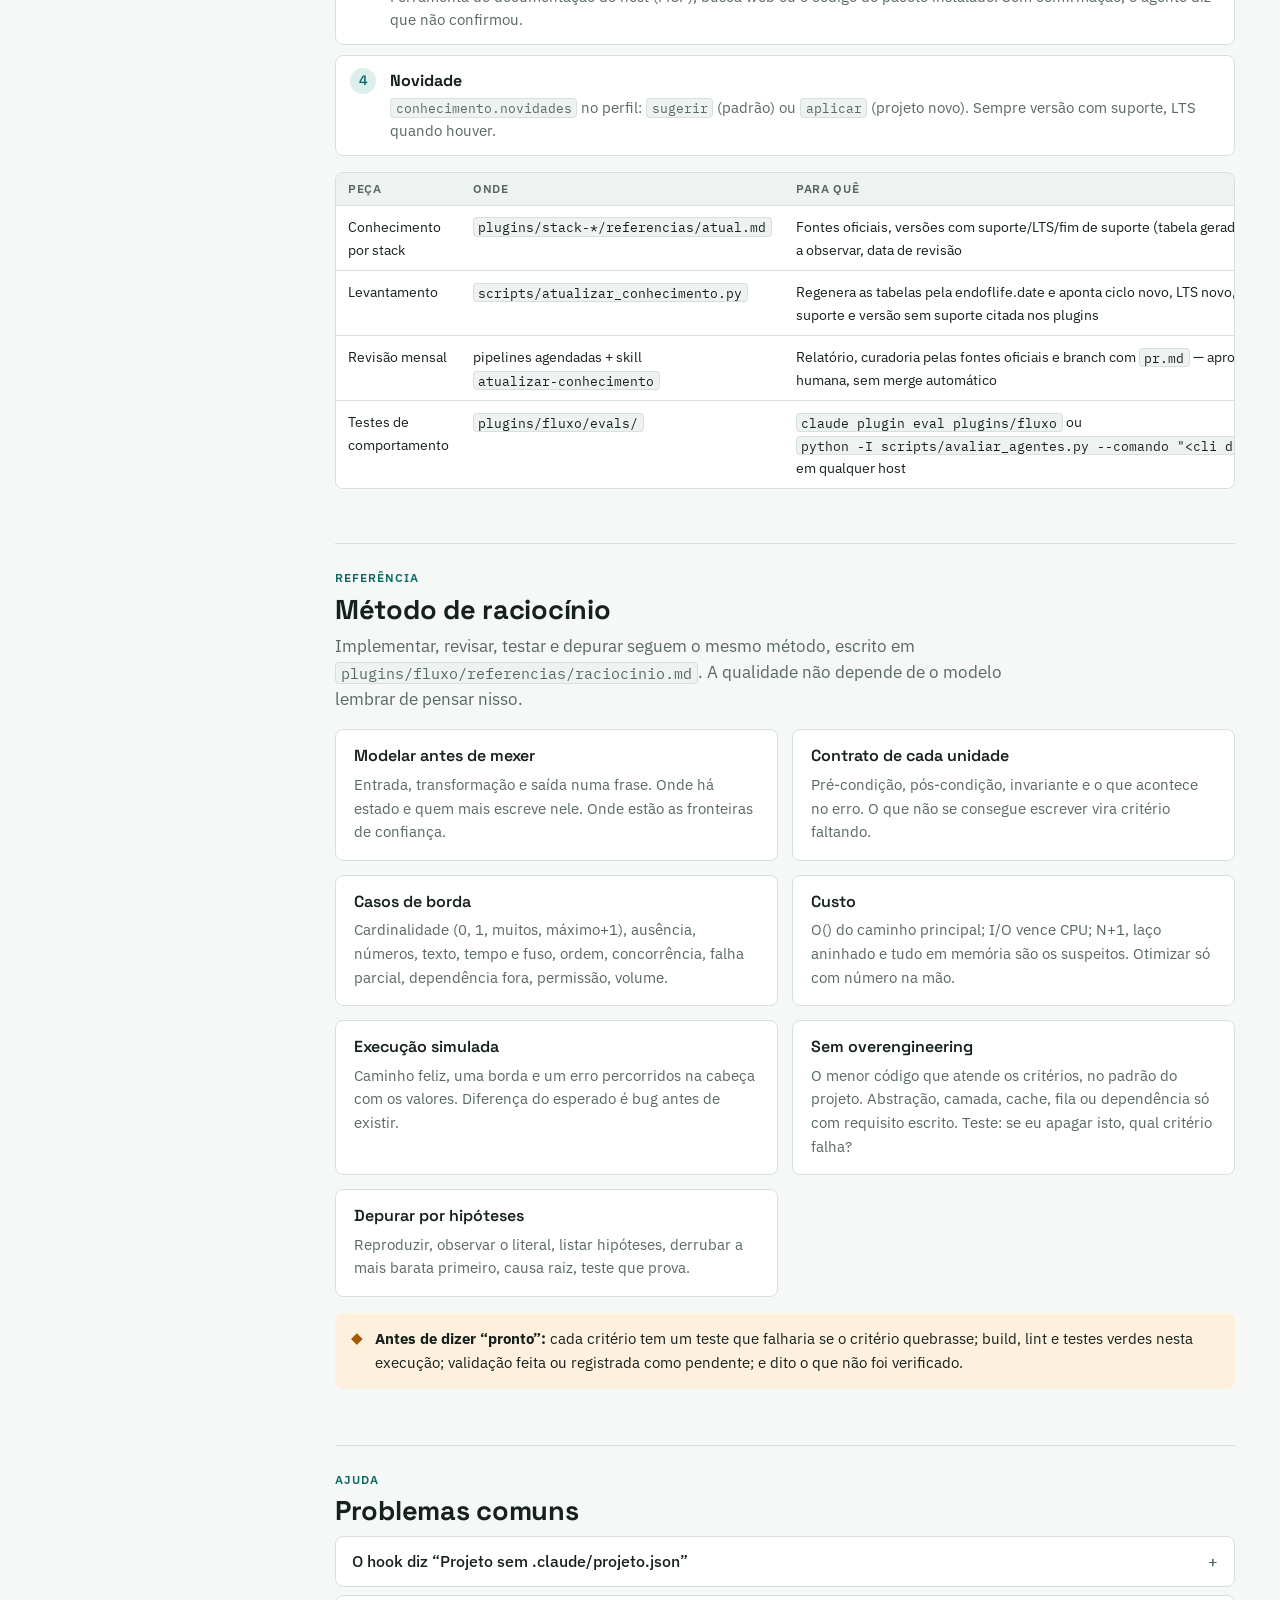
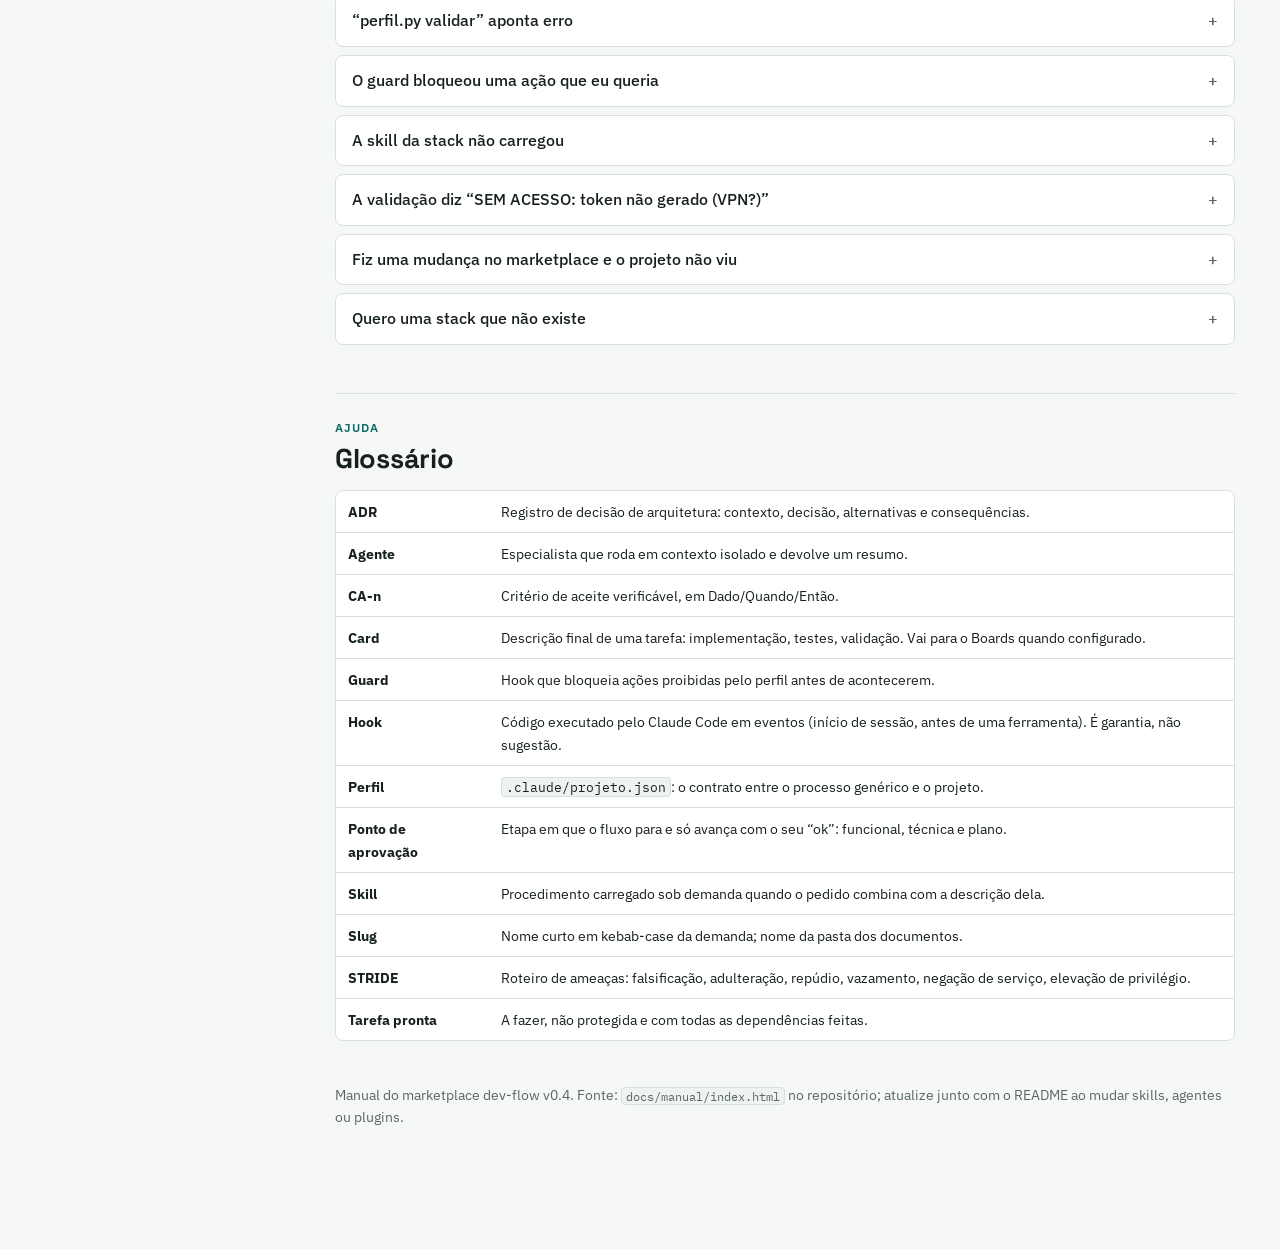
==== commit 7c11a64e: "Documenta o conhecimento atualizável e publica as versões (T7) Co-Authored-By: Claude Opus 5.5 <nore" ====
--- a/docs/manual/index.html
+++ b/docs/manual/index.html
@@ -256,7 +256,7 @@
           <path d="M8 10h8M8 15h5M8 20h10" stroke="var(--bg)" stroke-width="2.2" stroke-linecap="round"/>
           <rect x="18.5" y="12.5" width="5" height="5" transform="rotate(45 21 15)" fill="var(--gate)"/>
         </svg>
-        <div><strong>dev-flow</strong><span>Manual do fluxo · v0.2</span></div>
+        <div><strong>dev-flow</strong><span>Manual do fluxo · v0.4</span></div>
       </a>
       <button class="menu-toggle" id="menuToggle" aria-expanded="false" aria-controls="toc">Menu</button>
     </div>
@@ -286,6 +286,7 @@
         <a href="#cicd">CI/CD</a>
         <a href="#protecoes">Proteções</a>
         <a href="#raciocinio">Método de raciocínio</a>
+        <a href="#conhecimento">Conhecimento atual</a>
       </div>
       <div class="toc-group"><span>Ajuda</span>
         <a href="#problemas">Problemas comuns</a>
@@ -595,6 +596,27 @@
         <p>Além do hook, são regras do processo: commit só com o seu “pode commitar”, <code>terraform apply</code> e deploy em produção nunca pela sessão, validação de banco só em base de desenvolvimento.</p>
       </section>
 
+      <section class="doc" id="conhecimento" data-titulo="Conhecimento atual">
+        <span class="eyebrow">Referência</span>
+        <h2>Conhecimento atual</h2>
+        <p class="lead">Tecnologia muda todo mês. Os especialistas aprendem o que é novo, mas seguem o projeto: novidade só entra como sugestão, a não ser que o projeto peça.</p>
+        <ol class="steps">
+          <li><b>O projeto manda</b><p>Convenções e o código vizinho vencem o "jeito mais moderno".</p></li>
+          <li><b>Versão em uso</b><p>Lida dos manifestos, lockfiles e imagens base antes de escolher API.</p></li>
+          <li><b>Documentação daquela versão</b><p>Ferramenta de documentação do host (MCP), busca web ou o código do pacote instalado. Sem confirmação, o agente diz que não confirmou.</p></li>
+          <li><b>Novidade</b><p><code>conhecimento.novidades</code> no perfil: <code>sugerir</code> (padrão) ou <code>aplicar</code> (projeto novo). Sempre versão com suporte, LTS quando houver.</p></li>
+        </ol>
+        <div class="table-wrap"><table>
+          <thead><tr><th>Peça</th><th>Onde</th><th>Para quê</th></tr></thead>
+          <tbody>
+            <tr><td>Conhecimento por stack</td><td><code>plugins/stack-*/referencias/atual.md</code></td><td>Fontes oficiais, versões com suporte/LTS/fim de suporte (tabela gerada), mudanças a observar, data de revisão</td></tr>
+            <tr><td>Levantamento</td><td><code>scripts/atualizar_conhecimento.py</code></td><td>Regenera as tabelas pela endoflife.date e aponta ciclo novo, LTS novo, fim de suporte e versão sem suporte citada nos plugins</td></tr>
+            <tr><td>Revisão mensal</td><td>pipelines agendadas + skill <code>atualizar-conhecimento</code></td><td>Relatório, curadoria pelas fontes oficiais e branch com <code>pr.md</code> — aprovação humana, sem merge automático</td></tr>
+            <tr><td>Testes de comportamento</td><td><code>plugins/fluxo/evals/</code></td><td><code>claude plugin eval plugins/fluxo</code> ou <code>python -I scripts/avaliar_agentes.py --comando "&lt;cli do agente&gt;"</code> em qualquer host</td></tr>
+          </tbody>
+        </table></div>
+      </section>
+
       <section class="doc" id="raciocinio" data-titulo="Método de raciocínio">
         <span class="eyebrow">Referência</span>
         <h2>Método de raciocínio</h2>
@@ -641,7 +663,7 @@
             <tr><td><b>STRIDE</b></td><td>Roteiro de ameaças: falsificação, adulteração, repúdio, vazamento, negação de serviço, elevação de privilégio.</td></tr>
             <tr><td><b>Tarefa pronta</b></td><td>A fazer, não protegida e com todas as dependências feitas.</td></tr>
           </tbody></table></div>
-        <footer class="end">Manual do marketplace dev-flow v0.2. Fonte: <code>docs/manual/index.html</code> no repositório; atualize junto com o README ao mudar skills, agentes ou plugins.</footer>
+        <footer class="end">Manual do marketplace dev-flow v0.4. Fonte: <code>docs/manual/index.html</code> no repositório; atualize junto com o README ao mudar skills, agentes ou plugins.</footer>
       </section>
 
     </div>
@@ -652,28 +674,28 @@
 (function () {
   "use strict";
   var PLUGINS = [
-    { n: "fluxo", v: "0.2.0", c: "nucleo", d: "Processo completo: demanda, técnica, plano, tarefas, PR, depuração e arquitetura. Agentes, hooks, scripts e método de raciocínio.", s: "/fluxo:*" },
+    { n: "fluxo", v: "0.4.0", c: "nucleo", d: "Processo completo: demanda, técnica, plano, tarefas, PR, depuração e arquitetura. Agentes, hooks, scripts e método de raciocínio.", s: "/fluxo:*" },
     { n: "azure-boards", v: "0.1.0", c: "ci", d: "Item raiz e tasks no Azure Boards a partir de tarefas.json, estados e descrição do card.", s: "/azure-boards:boards" },
     { n: "azure-pipelines", v: "0.2.0", c: "ci", d: "YAML do Azure DevOps para dotnet, node, python, java, go, sql, Docker e Terraform; diagnóstico.", s: "/azure-pipelines:pipeline" },
     { n: "github-actions", v: "0.1.0", c: "ci", d: "Workflows de CI, imagem no GHCR com varredura e deploy por environment com OIDC.", s: "/github-actions:actions" },
     { n: "gitlab-ci", v: "0.1.0", c: "ci", d: ".gitlab-ci.yml com testes, SAST, imagem e produção manual; diagnóstico com glab.", s: "/gitlab-ci:gitlab" },
-    { n: "stack-dotnet", v: "0.1.0", c: "linguagem", k: "dotnet", r: ".NET", d: "ASP.NET Core, Nullable em DTOs, rotas obsoletas, testes de contrato com a API em memória.", s: "stack-dotnet:dotnet" },
-    { n: "stack-node", v: "0.1.0", c: "linguagem", k: "node", r: "Node.js", d: "Express, Fastify, NestJS, TypeScript estrito, zod, Prisma, supertest.", s: "stack-node:node" },
-    { n: "stack-python", v: "0.1.0", c: "linguagem", k: "python", r: "Python", d: "FastAPI, Django, Flask, pydantic v2, SQLAlchemy, pytest, ruff, uv.", s: "stack-python:python" },
-    { n: "stack-java", v: "0.1.0", c: "linguagem", k: "java", r: "Java / Kotlin", d: "Spring Boot, JPA sem N+1, Bean Validation, JUnit 5, Testcontainers, Flyway.", s: "stack-java:java" },
-    { n: "stack-go", v: "0.1.0", c: "linguagem", k: "go", r: "Go", d: "Erros com wrap, context, goroutines sem vazamento, testes de tabela, -race.", s: "stack-go:go" },
-    { n: "stack-front", v: "0.1.0", c: "linguagem", k: "front", r: "Front-end", d: "React, Angular, Vue: estados de tela, contrato com o back, verificação visual.", s: "stack-front:front" },
-    { n: "stack-sql", v: "0.1.0", c: "banco", k: "sql", r: "SQL Server", d: "Idempotência, rollback pareado, XACT_ABORT, alteração em lotes.", s: "stack-sql:sql" },
-    { n: "stack-postgres", v: "0.1.0", c: "banco", k: "postgres", r: "PostgreSQL", d: "DDL sem travar (CONCURRENTLY, NOT VALID), timestamptz, numeric, EXPLAIN.", s: "stack-postgres:postgres" },
-    { n: "stack-mysql", v: "0.1.0", c: "banco", k: "mysql", r: "MySQL / MariaDB", d: "DDL online, utf8mb4 e collation, deadlocks, índices compostos.", s: "stack-mysql:mysql" },
-    { n: "stack-mongodb", v: "0.1.0", c: "banco", k: "mongodb", r: "MongoDB", d: "Modelagem por acesso, $jsonSchema, índices ESR, injeção de operador.", s: "stack-mongodb:mongodb" },
-    { n: "stack-redis", v: "0.1.0", c: "banco", k: "redis", r: "Redis", d: "Cache-aside com TTL, invalidação, locks com token, rate limit, streams.", s: "stack-redis:redis" },
-    { n: "stack-docker", v: "0.1.0", c: "infra", k: "docker", r: "Docker", d: "Multi-stage, base fixada, não root, compose de dev, Trivy; Dockerfiles por stack.", s: "stack-docker:docker" },
-    { n: "stack-kubernetes", v: "0.1.0", c: "infra", k: "kubernetes", r: "Kubernetes", d: "Probes, securityContext, rollout sem indisponibilidade, PDB, HPA, segredos externos.", s: "stack-kubernetes:kubernetes" },
-    { n: "stack-terraform", v: "0.1.0", c: "infra", k: "terraform", r: "Terraform", d: "Estado remoto, plan revisado, prevent_destroy, moved/import, menor privilégio.", s: "stack-terraform:terraform" },
-    { n: "design", v: "0.1.0", c: "extra", d: "Direção visual, tema claro/escuro com tokens, telas, animações, acessibilidade.", s: "/design:design" },
+    { n: "stack-dotnet", v: "0.2.0", c: "linguagem", k: "dotnet", r: ".NET", d: "ASP.NET Core, Nullable em DTOs, rotas obsoletas, testes de contrato com a API em memória.", s: "stack-dotnet:dotnet" },
+    { n: "stack-node", v: "0.2.0", c: "linguagem", k: "node", r: "Node.js", d: "Express, Fastify, NestJS, TypeScript estrito, zod, Prisma, supertest.", s: "stack-node:node" },
+    { n: "stack-python", v: "0.2.0", c: "linguagem", k: "python", r: "Python", d: "FastAPI, Django, Flask, pydantic v2, SQLAlchemy, pytest, ruff, uv.", s: "stack-python:python" },
+    { n: "stack-java", v: "0.2.0", c: "linguagem", k: "java", r: "Java / Kotlin", d: "Spring Boot, JPA sem N+1, Bean Validation, JUnit 5, Testcontainers, Flyway.", s: "stack-java:java" },
+    { n: "stack-go", v: "0.2.0", c: "linguagem", k: "go", r: "Go", d: "Erros com wrap, context, goroutines sem vazamento, testes de tabela, -race.", s: "stack-go:go" },
+    { n: "stack-front", v: "0.2.0", c: "linguagem", k: "front", r: "Front-end", d: "React, Angular, Vue: estados de tela, contrato com o back, verificação visual.", s: "stack-front:front" },
+    { n: "stack-sql", v: "0.2.0", c: "banco", k: "sql", r: "SQL Server", d: "Idempotência, rollback pareado, XACT_ABORT, alteração em lotes.", s: "stack-sql:sql" },
+    { n: "stack-postgres", v: "0.2.0", c: "banco", k: "postgres", r: "PostgreSQL", d: "DDL sem travar (CONCURRENTLY, NOT VALID), timestamptz, numeric, EXPLAIN.", s: "stack-postgres:postgres" },
+    { n: "stack-mysql", v: "0.2.0", c: "banco", k: "mysql", r: "MySQL / MariaDB", d: "DDL online, utf8mb4 e collation, deadlocks, índices compostos.", s: "stack-mysql:mysql" },
+    { n: "stack-mongodb", v: "0.2.0", c: "banco", k: "mongodb", r: "MongoDB", d: "Modelagem por acesso, $jsonSchema, índices ESR, injeção de operador.", s: "stack-mongodb:mongodb" },
+    { n: "stack-redis", v: "0.2.0", c: "banco", k: "redis", r: "Redis", d: "Cache-aside com TTL, invalidação, locks com token, rate limit, streams.", s: "stack-redis:redis" },
+    { n: "stack-docker", v: "0.2.0", c: "infra", k: "docker", r: "Docker", d: "Multi-stage, base fixada, não root, compose de dev, Trivy; Dockerfiles por stack.", s: "stack-docker:docker" },
+    { n: "stack-kubernetes", v: "0.2.0", c: "infra", k: "kubernetes", r: "Kubernetes", d: "Probes, securityContext, rollout sem indisponibilidade, PDB, HPA, segredos externos.", s: "stack-kubernetes:kubernetes" },
+    { n: "stack-terraform", v: "0.2.0", c: "infra", k: "terraform", r: "Terraform", d: "Estado remoto, plan revisado, prevent_destroy, moved/import, menor privilégio.", s: "stack-terraform:terraform" },
+    { n: "design", v: "0.1.1", c: "extra", d: "Direção visual, tema claro/escuro com tokens, telas, animações, acessibilidade.", s: "/design:design" },
     { n: "video", v: "0.1.0", c: "extra", d: "Vídeo-resumo narrado de uma entrega a partir de um roteiro JSON.", s: "/video:video" },
-    { n: "logs", v: "0.1.8", c: "extra", d: "Analisa arquivos, zips e tars de log numa interface local: erros, avisos, retornos HTTP e painel exportável.", s: "/logs:logs" }
+    { n: "logs", v: "0.1.9", c: "extra", d: "Analisa arquivos, zips e tars de log numa interface local: erros, avisos, retornos HTTP e painel exportável.", s: "/logs:logs" }
   ];
   var CATS = [["todos", "Todos"], ["nucleo", "Núcleo"], ["ci", "Rastreador e CI/CD"], ["linguagem", "Linguagens"], ["banco", "Bancos"], ["infra", "Infraestrutura"], ["extra", "Extras"]];
   var AGENTES = [
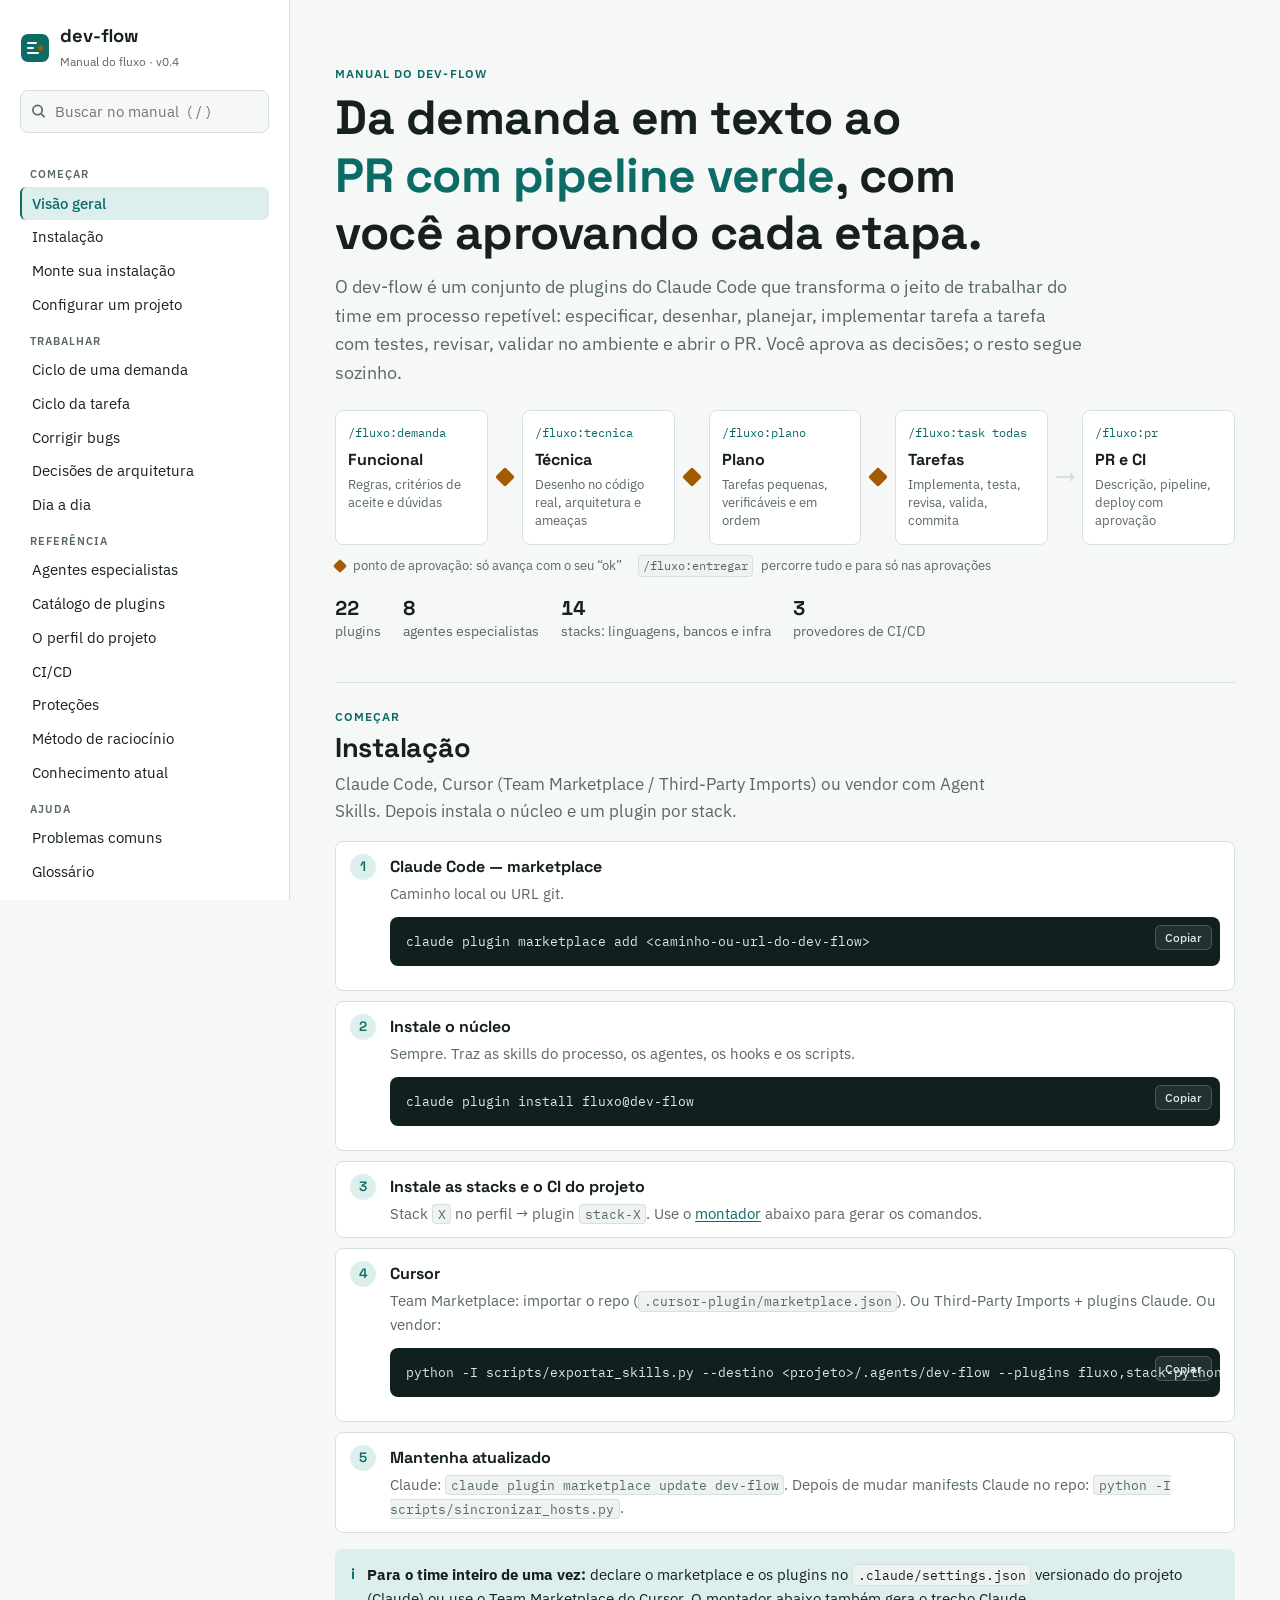
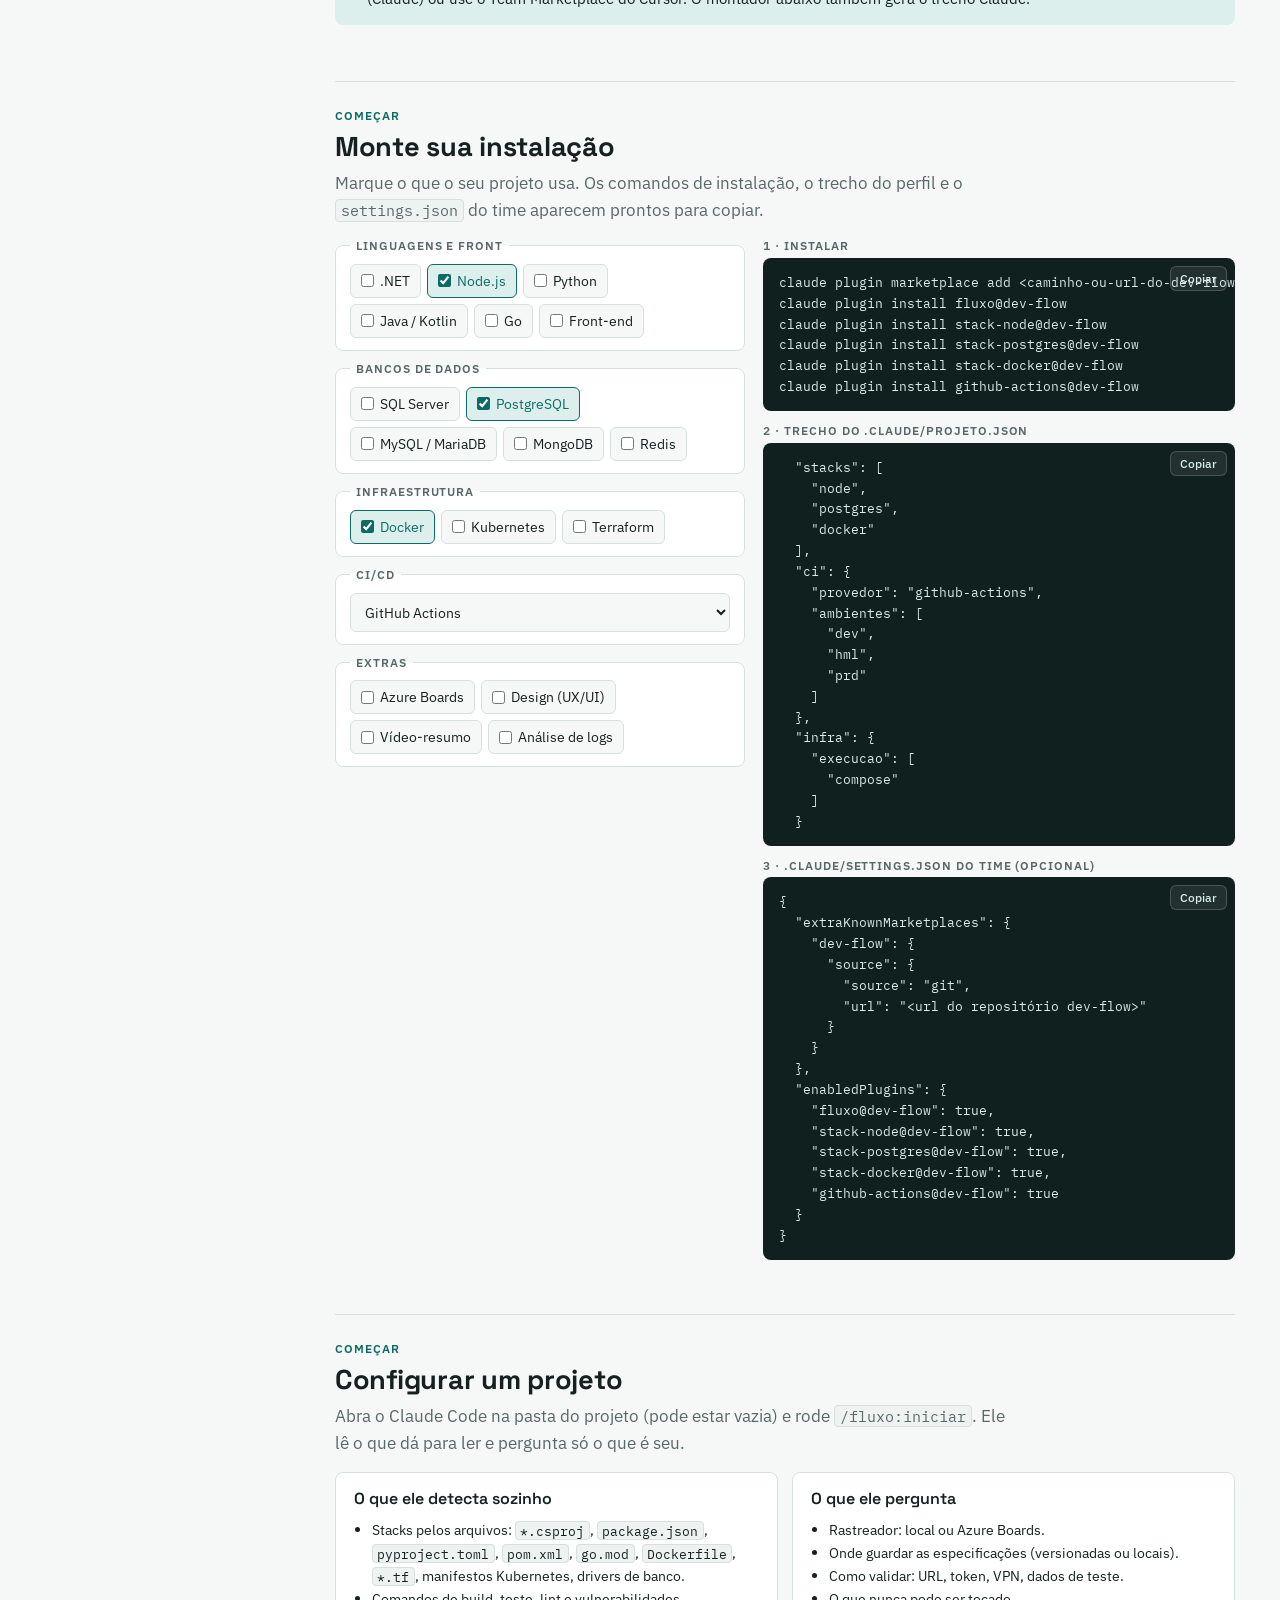
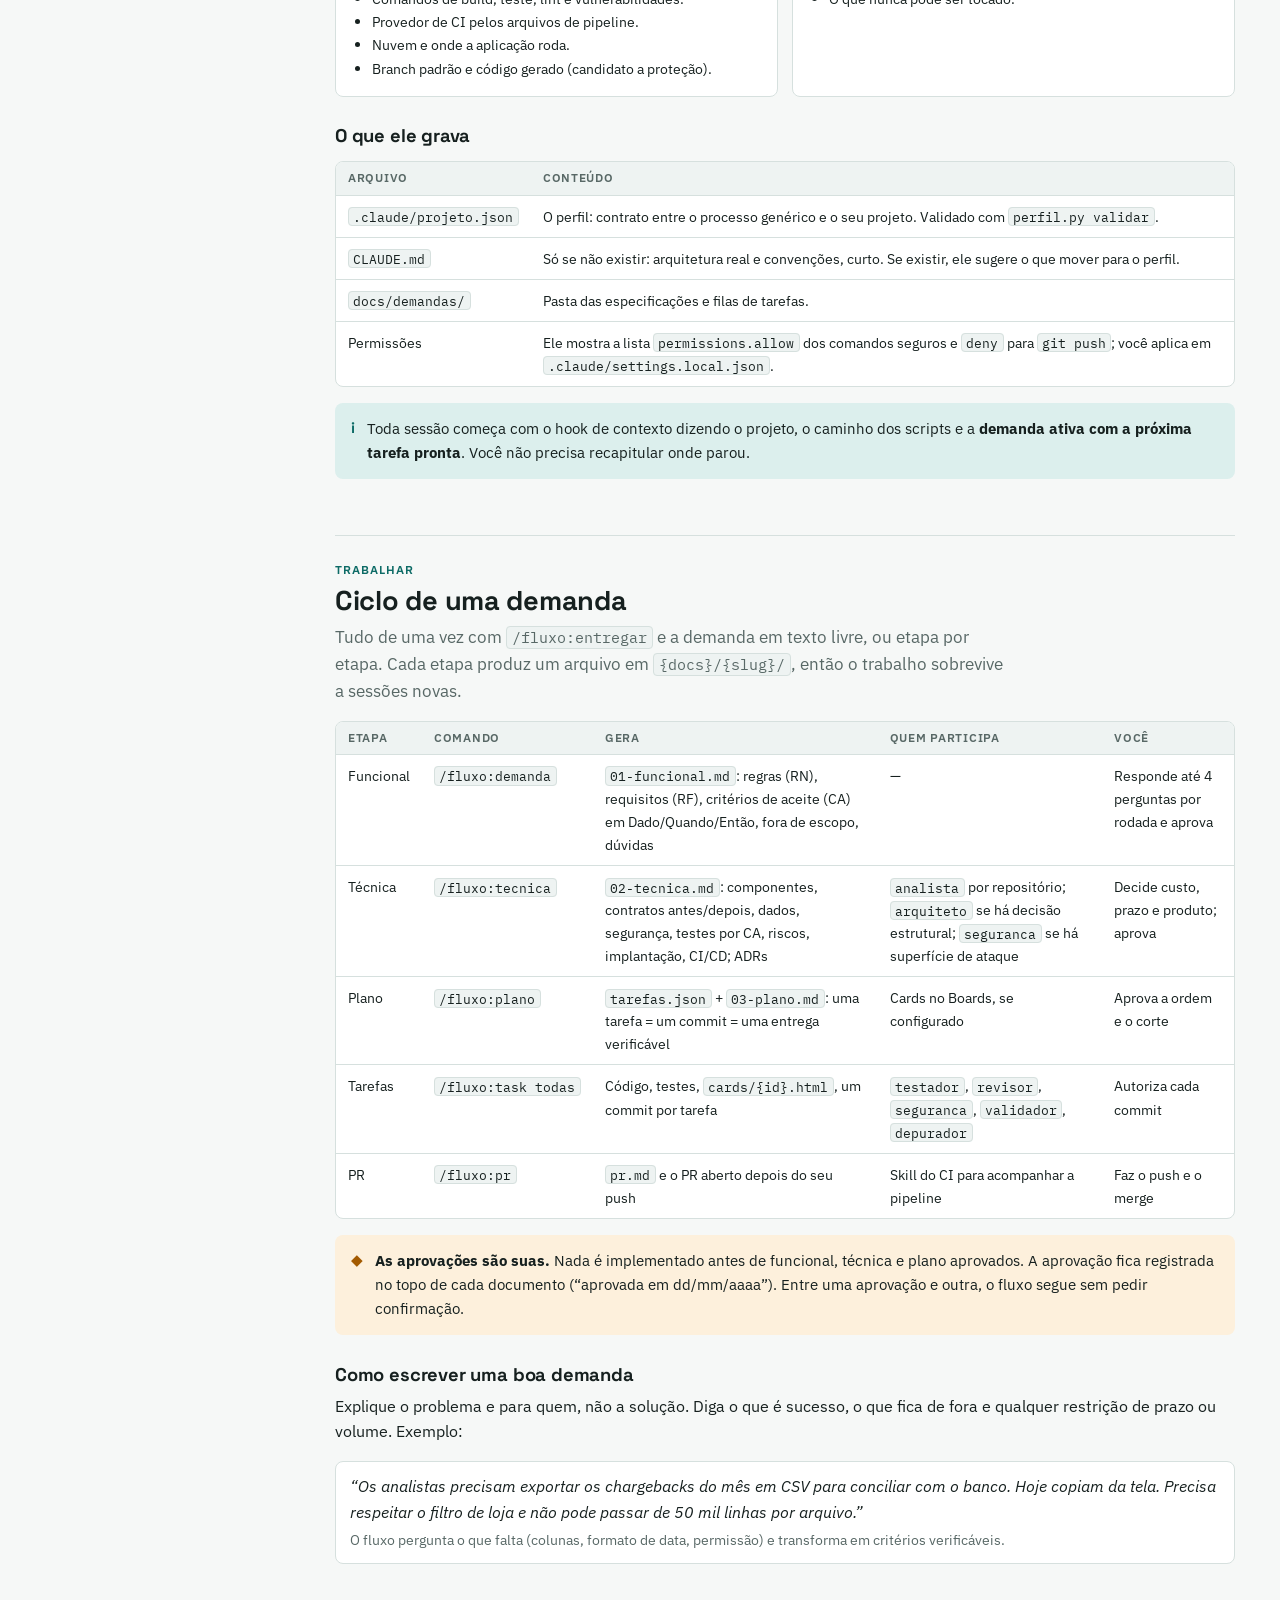
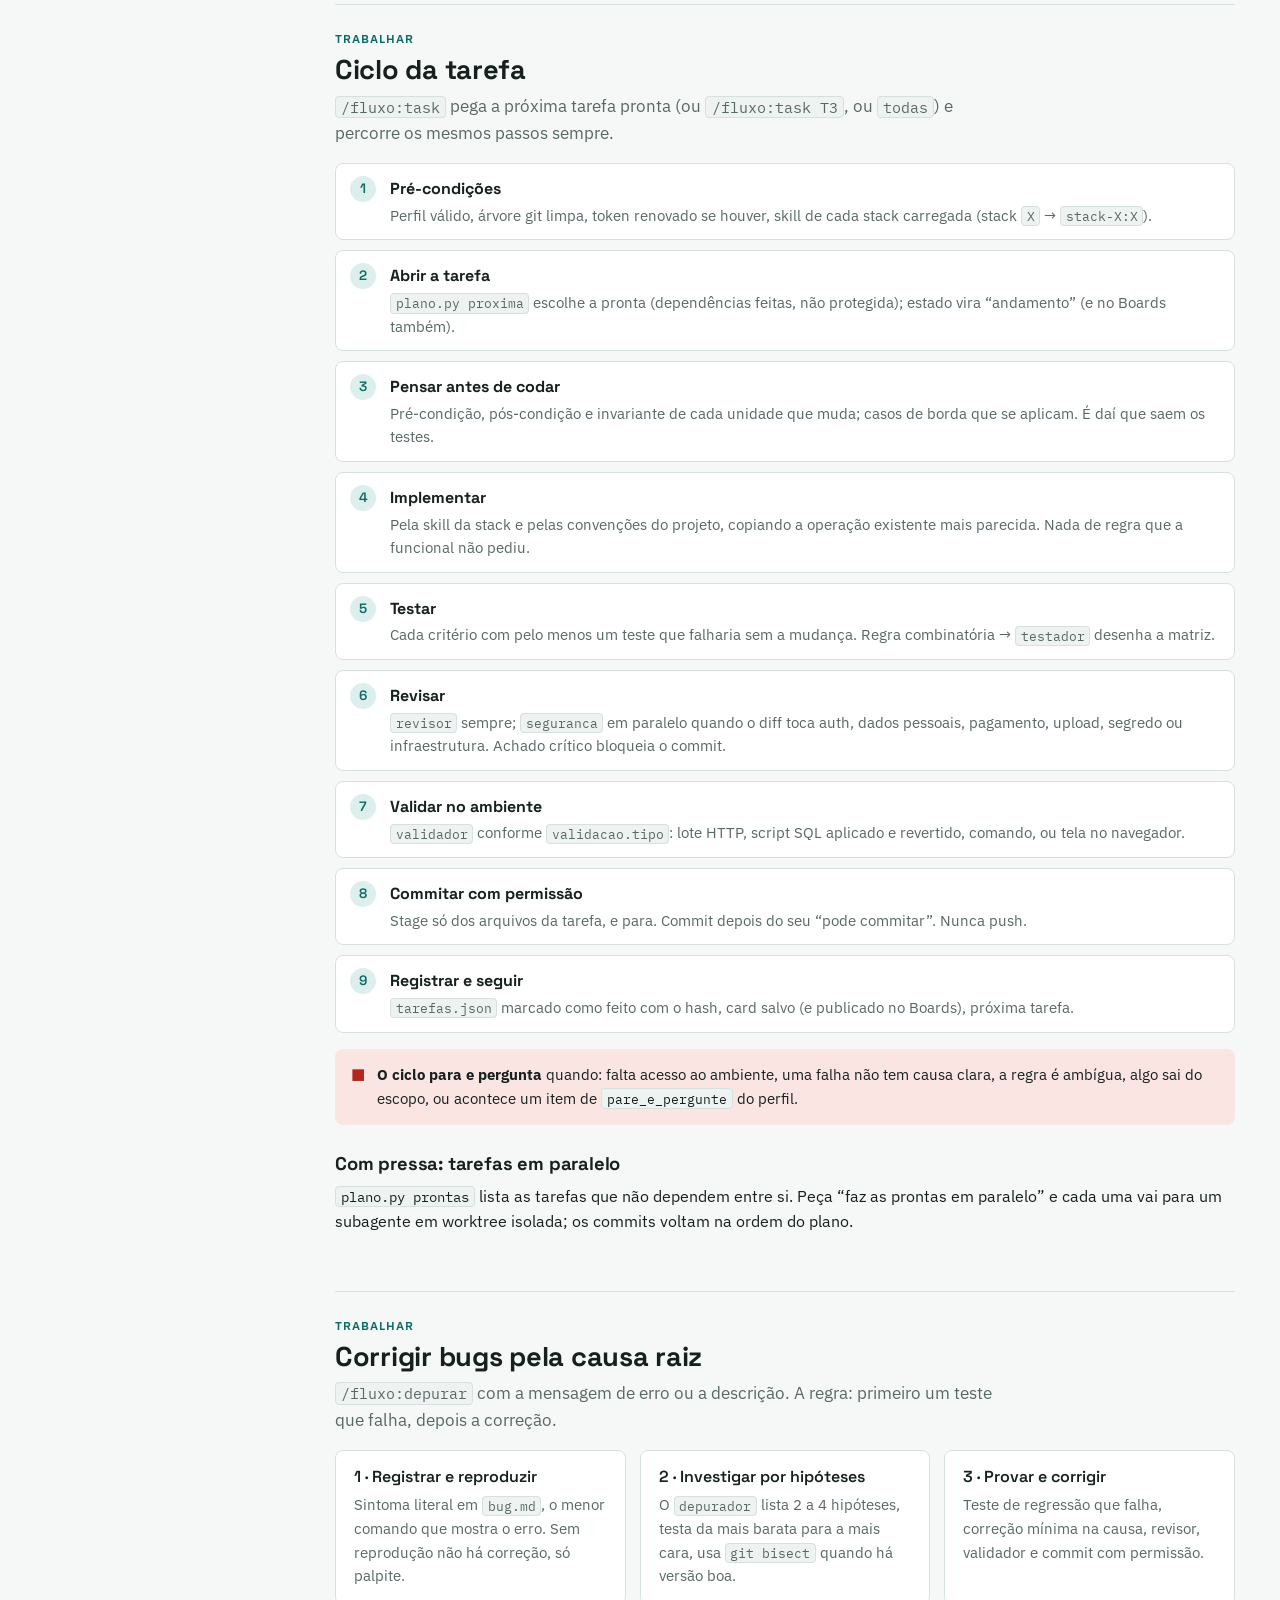
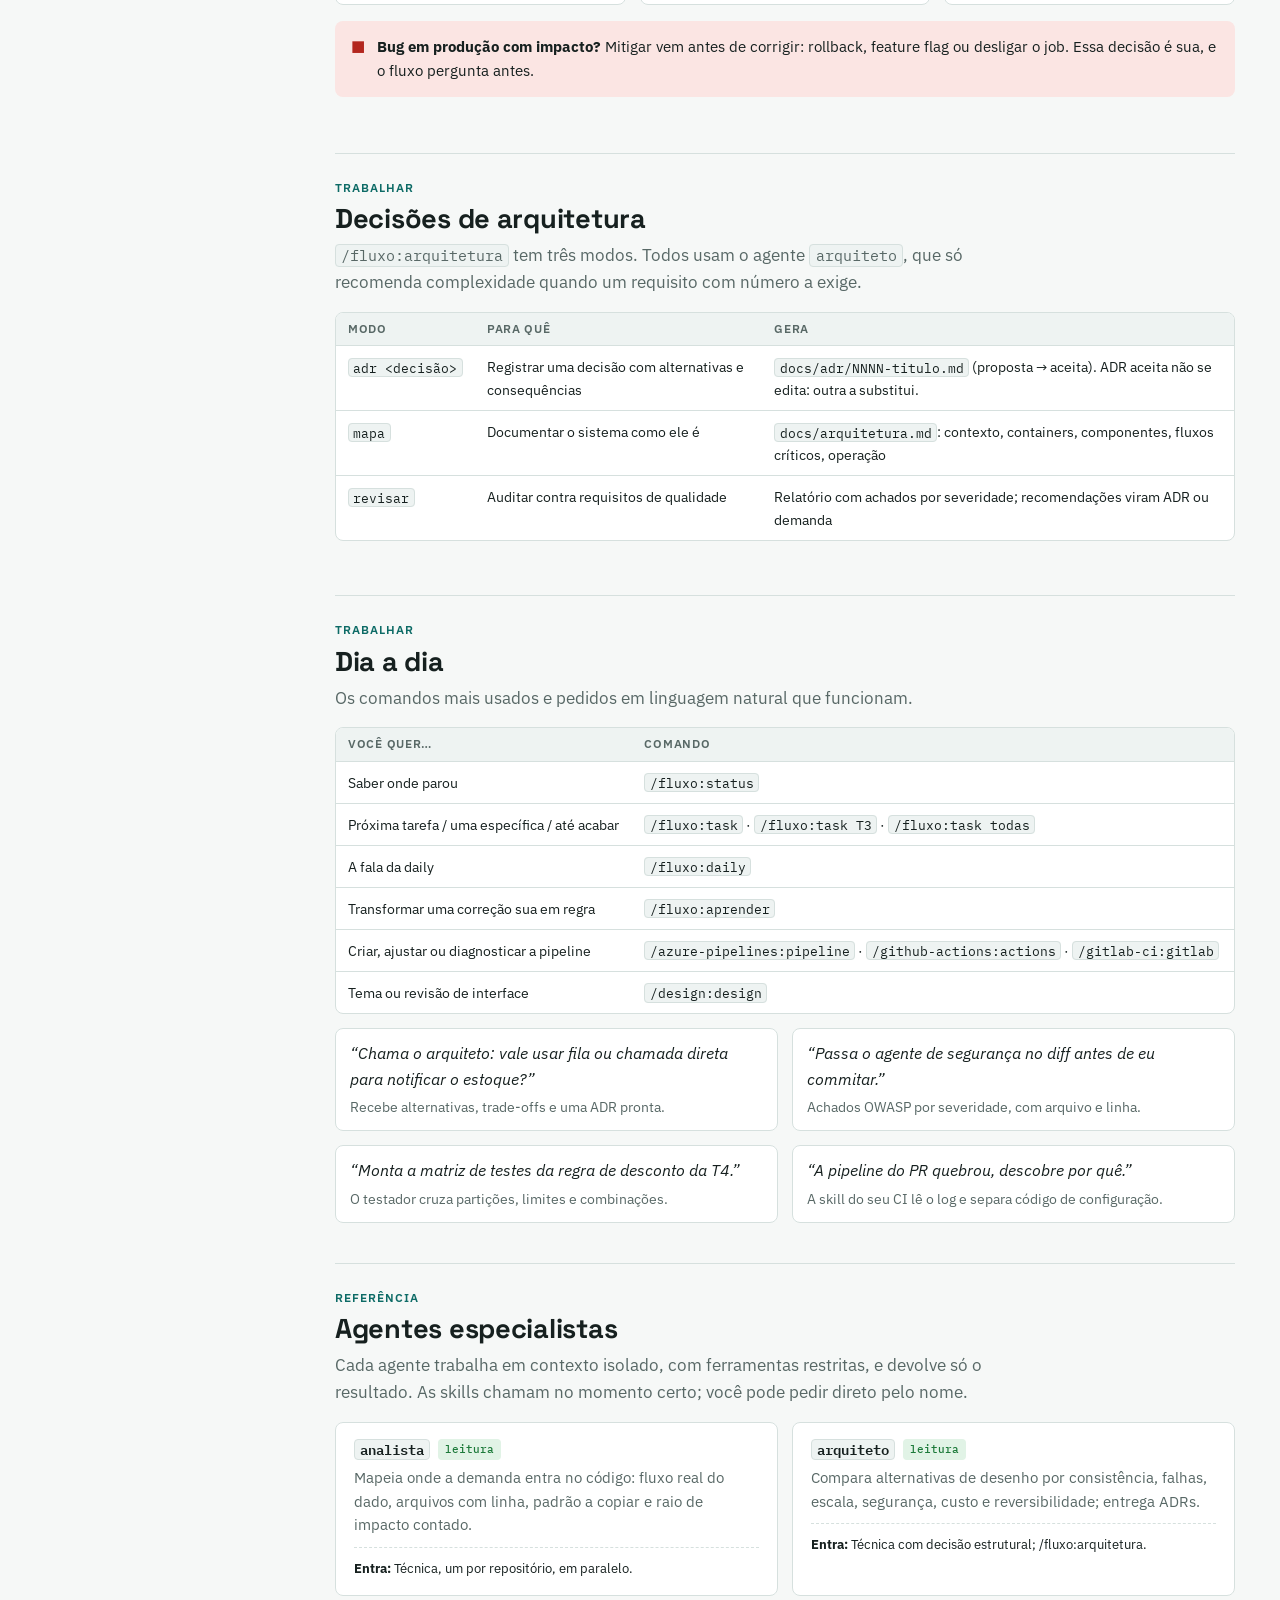
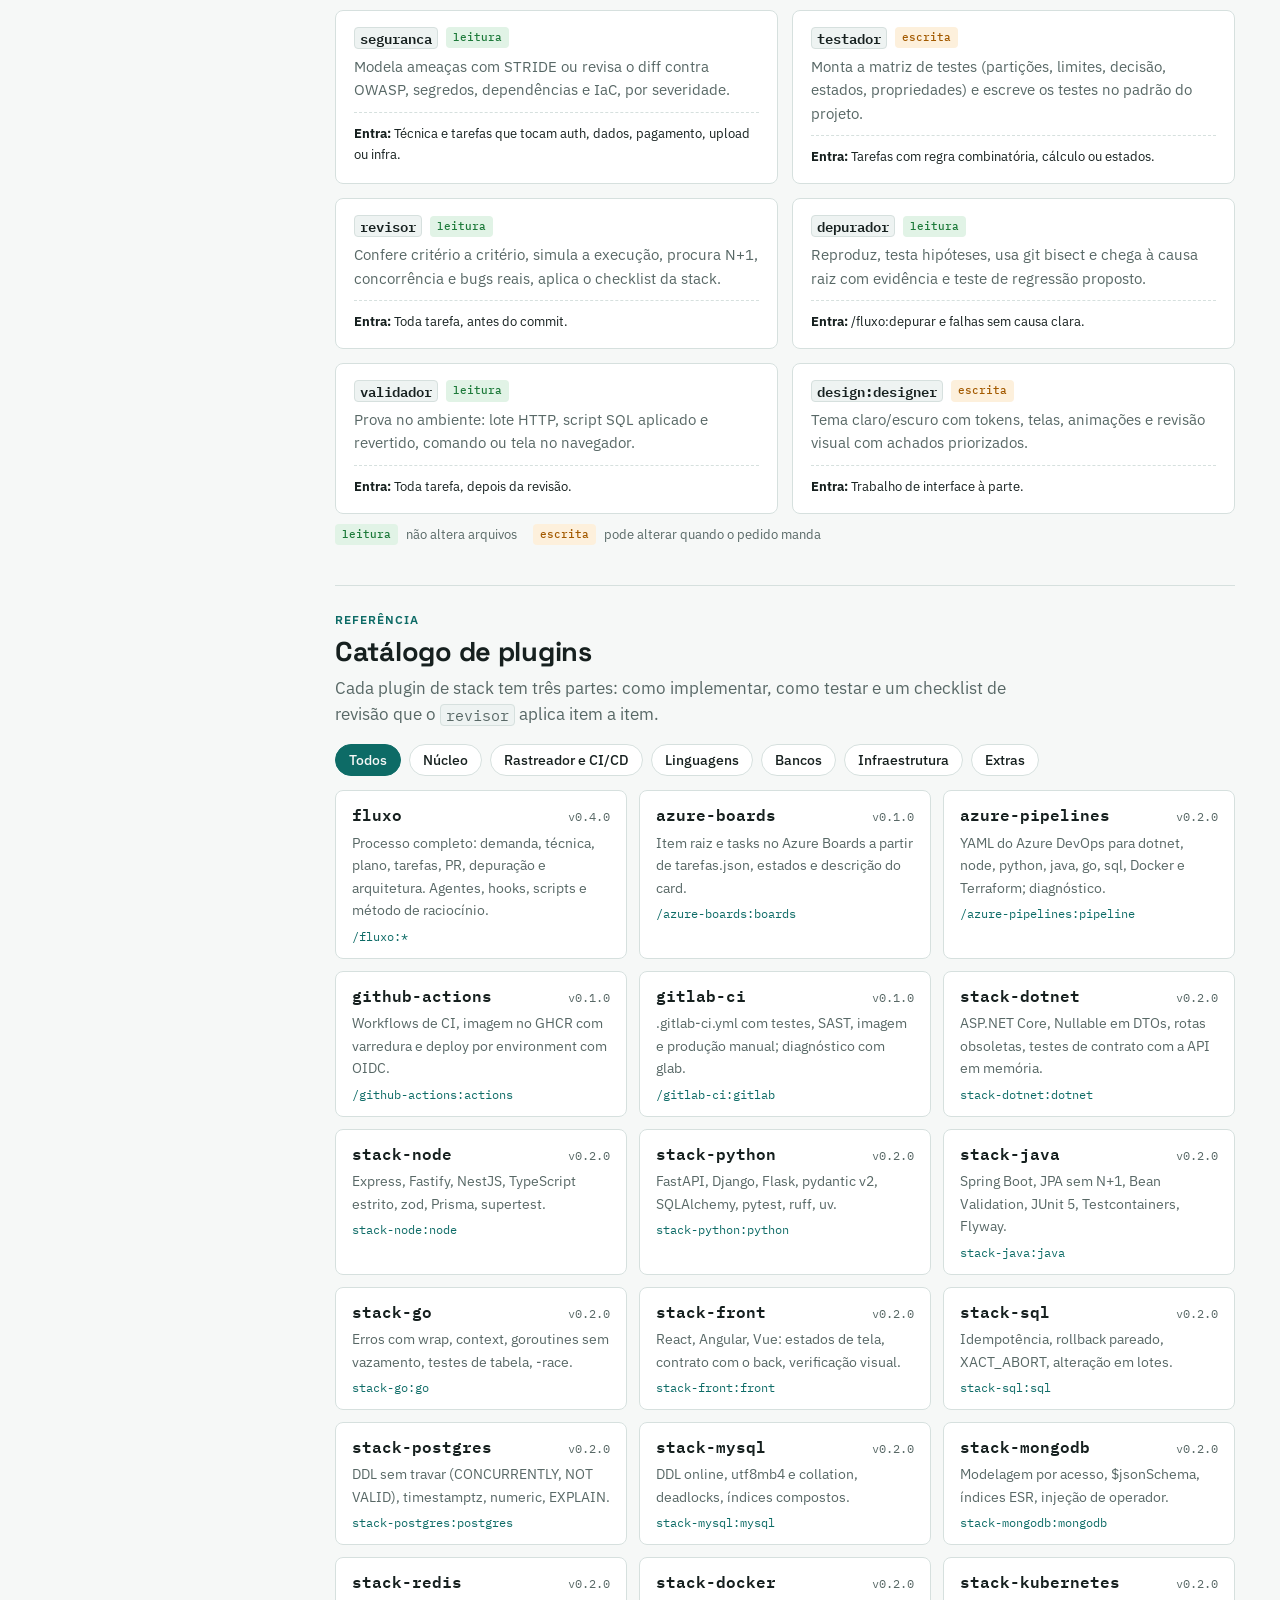
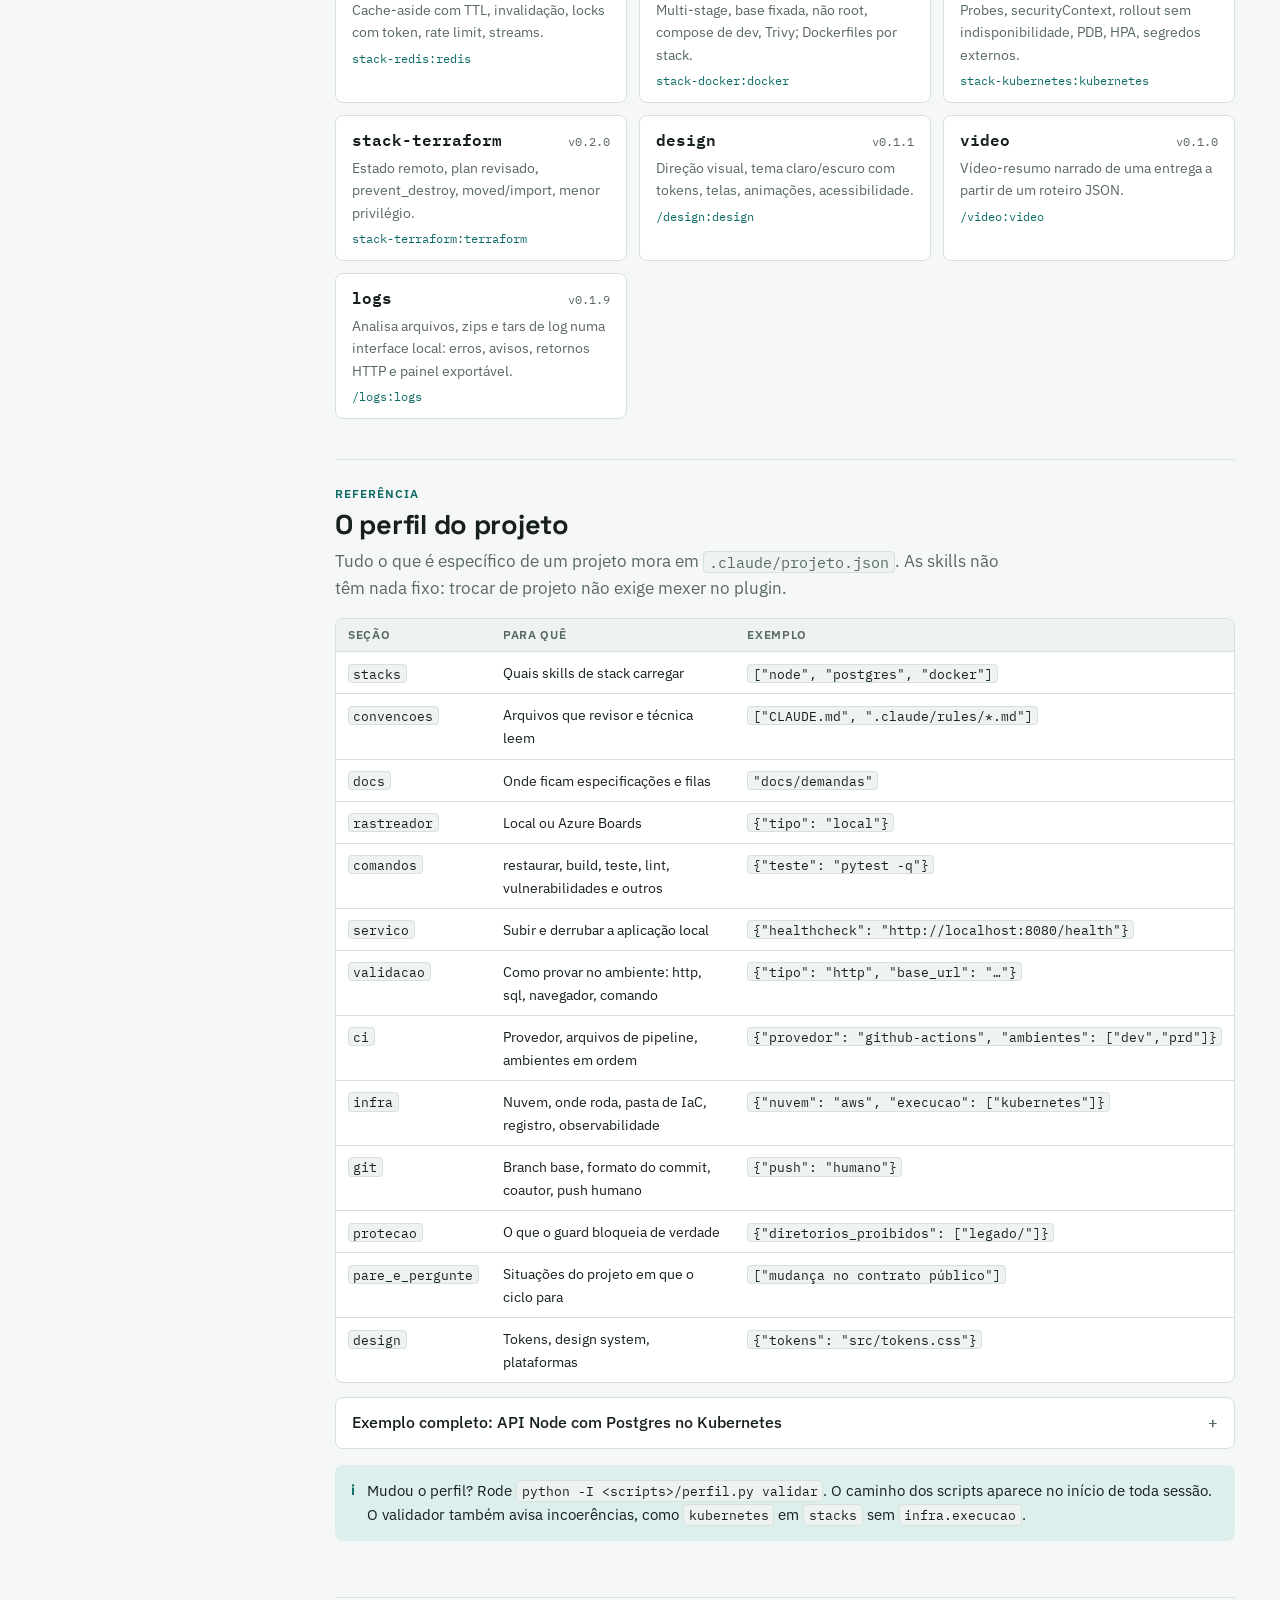
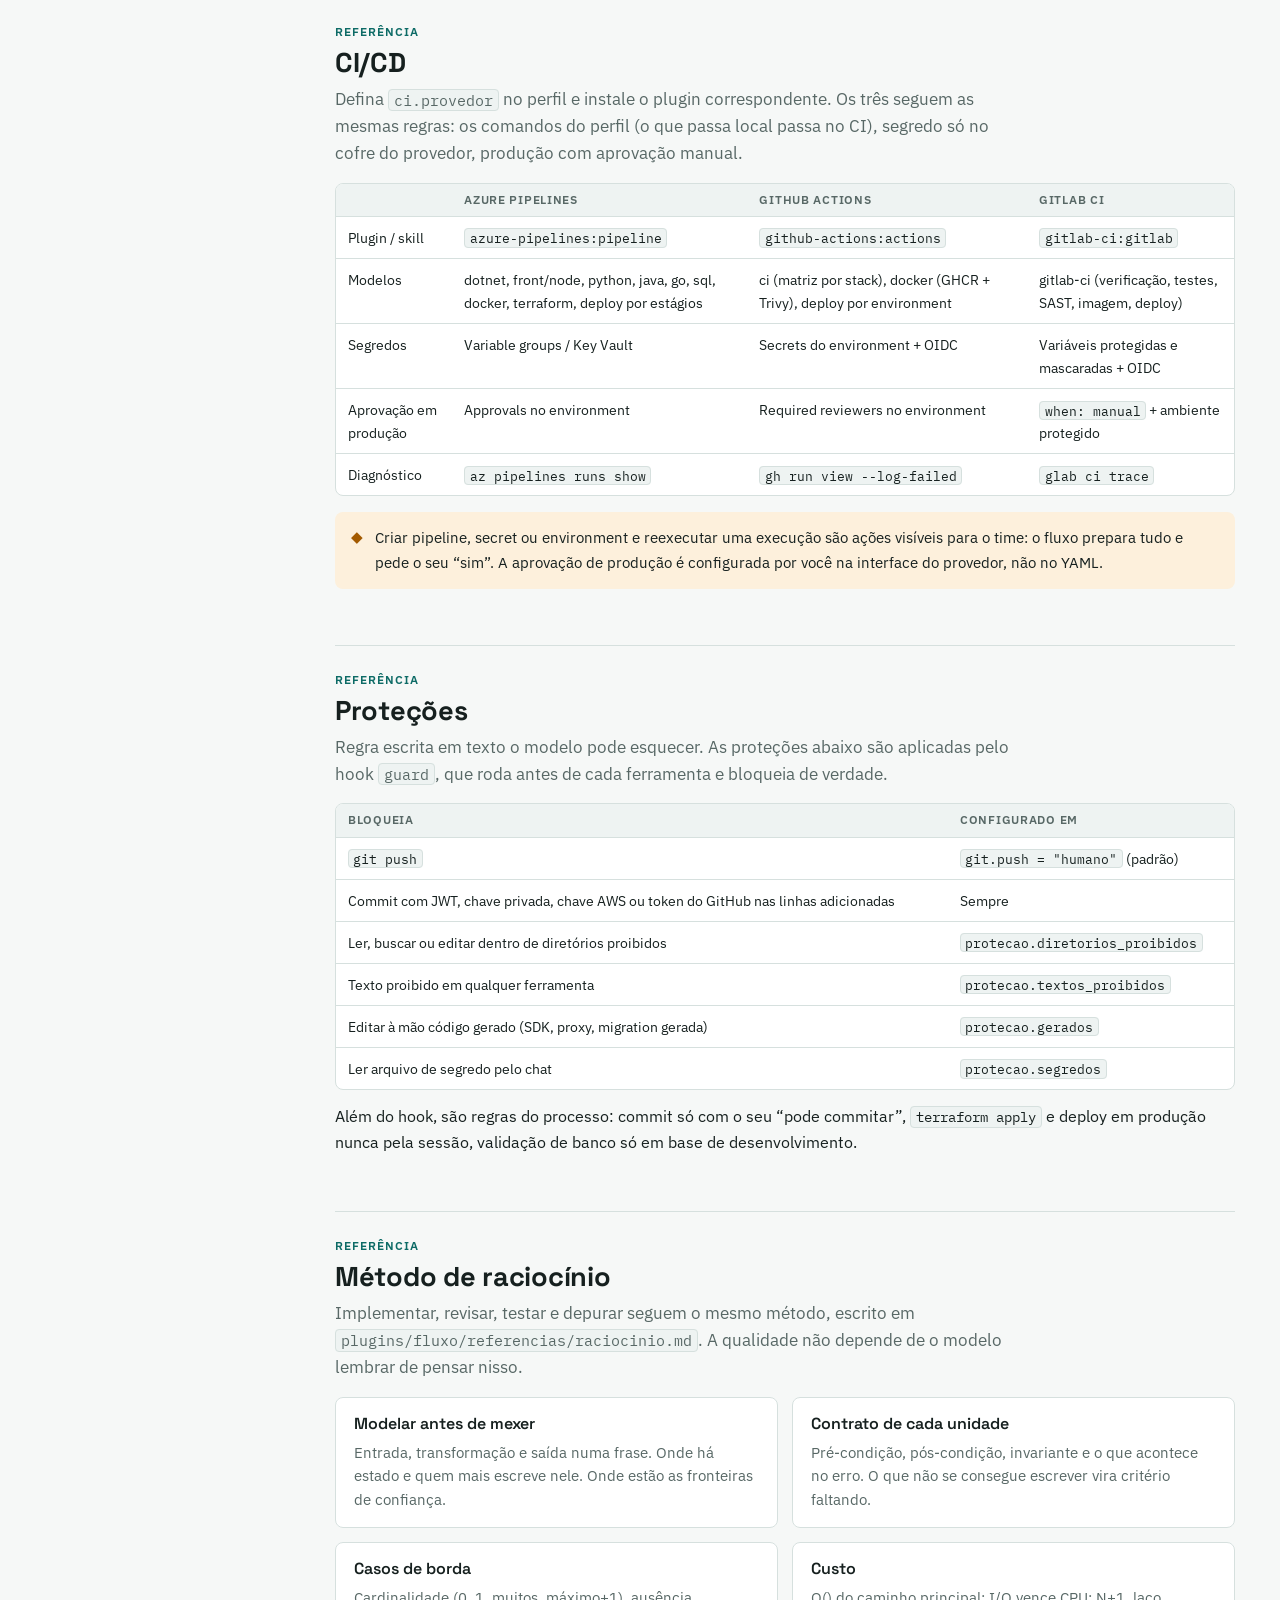
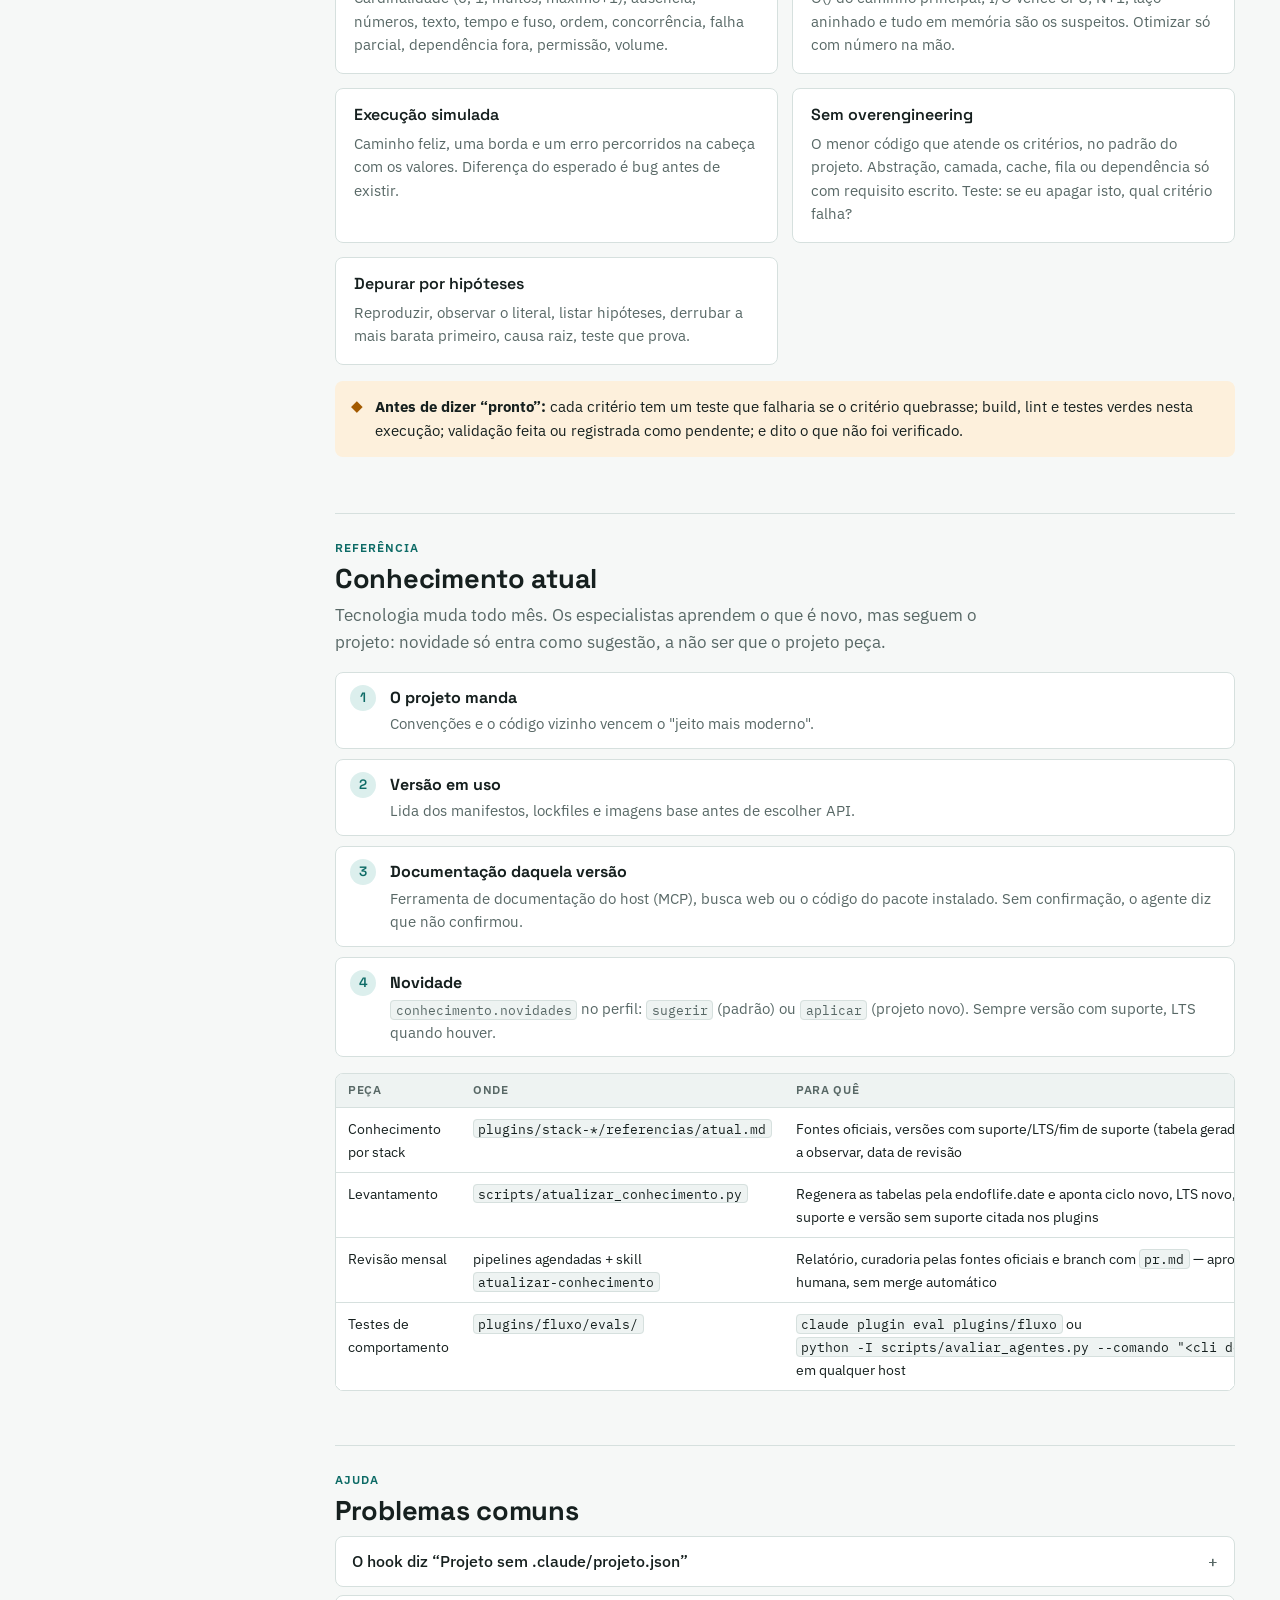
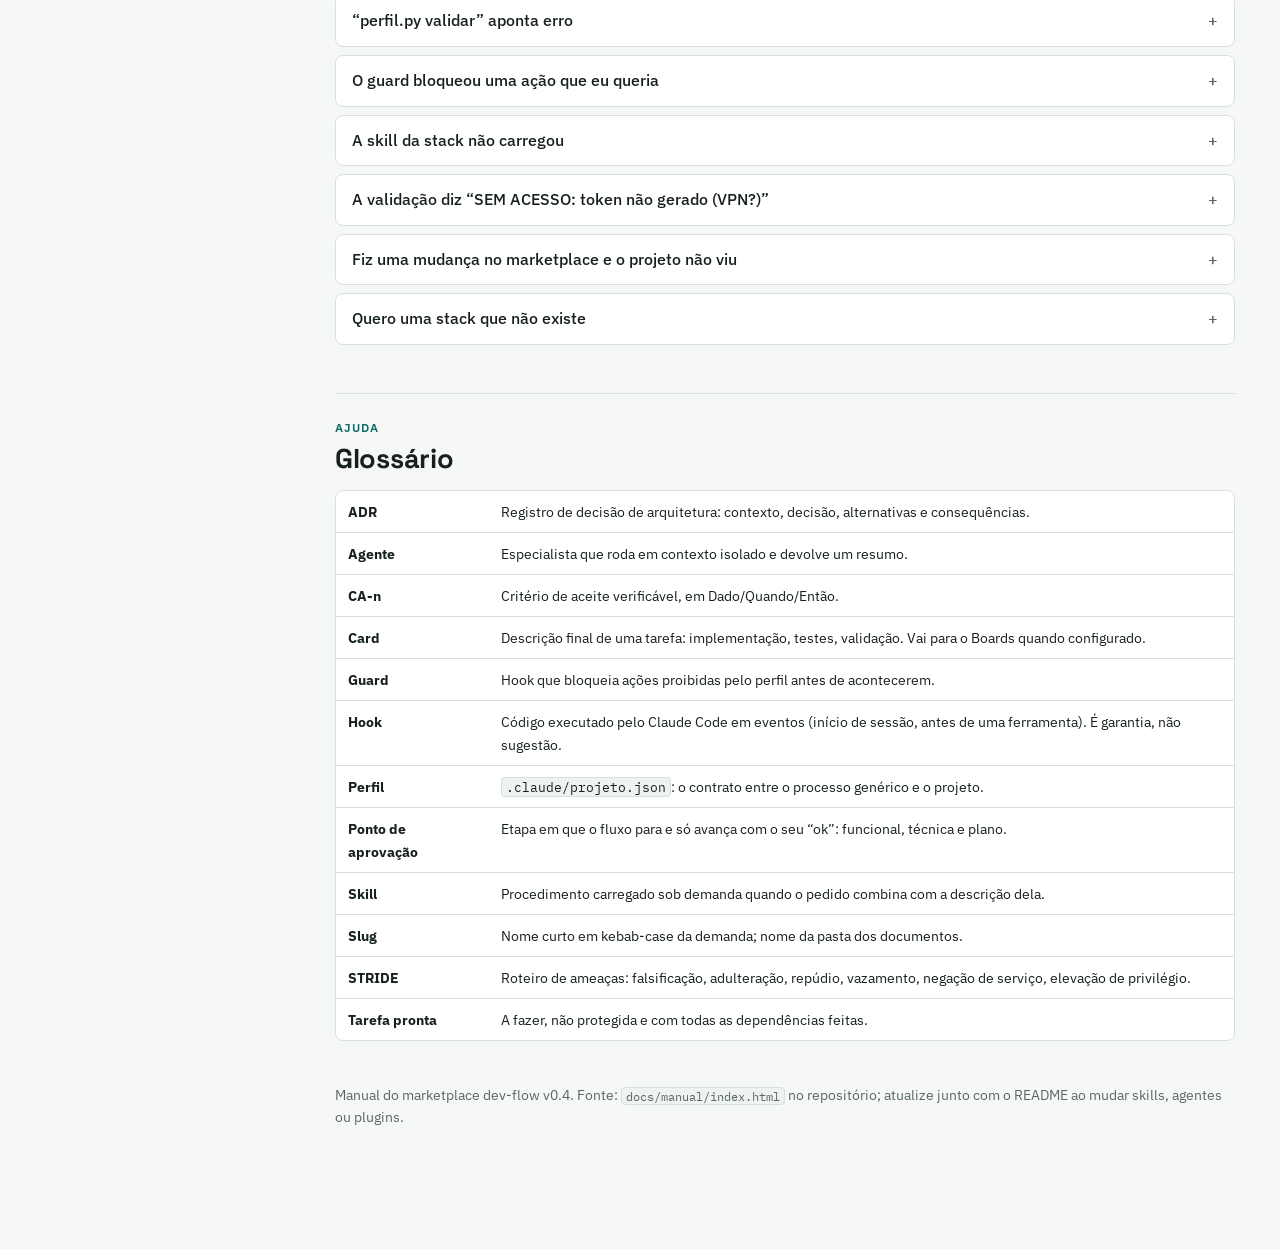
==== commit 6f8a0ff4: "Corrige achados da revisão das pipelines, do manual e do pr.md (T6, T7) Co-Authored-By: Claude Opus " ====
--- a/docs/manual/index.html
+++ b/docs/manual/index.html
@@ -596,6 +596,22 @@
         <p>Além do hook, são regras do processo: commit só com o seu “pode commitar”, <code>terraform apply</code> e deploy em produção nunca pela sessão, validação de banco só em base de desenvolvimento.</p>
       </section>
 
+      <section class="doc" id="raciocinio" data-titulo="Método de raciocínio">
+        <span class="eyebrow">Referência</span>
+        <h2>Método de raciocínio</h2>
+        <p class="lead">Implementar, revisar, testar e depurar seguem o mesmo método, escrito em <code>plugins/fluxo/referencias/raciocinio.md</code>. A qualidade não depende de o modelo lembrar de pensar nisso.</p>
+        <div class="grid-2">
+          <div class="card"><h4>Modelar antes de mexer</h4><p>Entrada, transformação e saída numa frase. Onde há estado e quem mais escreve nele. Onde estão as fronteiras de confiança.</p></div>
+          <div class="card"><h4>Contrato de cada unidade</h4><p>Pré-condição, pós-condição, invariante e o que acontece no erro. O que não se consegue escrever vira critério faltando.</p></div>
+          <div class="card"><h4>Casos de borda</h4><p>Cardinalidade (0, 1, muitos, máximo+1), ausência, números, texto, tempo e fuso, ordem, concorrência, falha parcial, dependência fora, permissão, volume.</p></div>
+          <div class="card"><h4>Custo</h4><p>O() do caminho principal; I/O vence CPU; N+1, laço aninhado e tudo em memória são os suspeitos. Otimizar só com número na mão.</p></div>
+          <div class="card"><h4>Execução simulada</h4><p>Caminho feliz, uma borda e um erro percorridos na cabeça com os valores. Diferença do esperado é bug antes de existir.</p></div>
+          <div class="card"><h4>Sem overengineering</h4><p>O menor código que atende os critérios, no padrão do projeto. Abstração, camada, cache, fila ou dependência só com requisito escrito. Teste: se eu apagar isto, qual critério falha?</p></div>
+          <div class="card"><h4>Depurar por hipóteses</h4><p>Reproduzir, observar o literal, listar hipóteses, derrubar a mais barata primeiro, causa raiz, teste que prova.</p></div>
+        </div>
+        <div class="callout gate-c"><span class="ico">◆</span><div><p><b>Antes de dizer “pronto”:</b> cada critério tem um teste que falharia se o critério quebrasse; build, lint e testes verdes nesta execução; validação feita ou registrada como pendente; e dito o que não foi verificado.</p></div></div>
+      </section>
+
       <section class="doc" id="conhecimento" data-titulo="Conhecimento atual">
         <span class="eyebrow">Referência</span>
         <h2>Conhecimento atual</h2>
@@ -615,22 +631,6 @@
             <tr><td>Testes de comportamento</td><td><code>plugins/fluxo/evals/</code></td><td><code>claude plugin eval plugins/fluxo</code> ou <code>python -I scripts/avaliar_agentes.py --comando "&lt;cli do agente&gt;"</code> em qualquer host</td></tr>
           </tbody>
         </table></div>
-      </section>
-
-      <section class="doc" id="raciocinio" data-titulo="Método de raciocínio">
-        <span class="eyebrow">Referência</span>
-        <h2>Método de raciocínio</h2>
-        <p class="lead">Implementar, revisar, testar e depurar seguem o mesmo método, escrito em <code>plugins/fluxo/referencias/raciocinio.md</code>. A qualidade não depende de o modelo lembrar de pensar nisso.</p>
-        <div class="grid-2">
-          <div class="card"><h4>Modelar antes de mexer</h4><p>Entrada, transformação e saída numa frase. Onde há estado e quem mais escreve nele. Onde estão as fronteiras de confiança.</p></div>
-          <div class="card"><h4>Contrato de cada unidade</h4><p>Pré-condição, pós-condição, invariante e o que acontece no erro. O que não se consegue escrever vira critério faltando.</p></div>
-          <div class="card"><h4>Casos de borda</h4><p>Cardinalidade (0, 1, muitos, máximo+1), ausência, números, texto, tempo e fuso, ordem, concorrência, falha parcial, dependência fora, permissão, volume.</p></div>
-          <div class="card"><h4>Custo</h4><p>O() do caminho principal; I/O vence CPU; N+1, laço aninhado e tudo em memória são os suspeitos. Otimizar só com número na mão.</p></div>
-          <div class="card"><h4>Execução simulada</h4><p>Caminho feliz, uma borda e um erro percorridos na cabeça com os valores. Diferença do esperado é bug antes de existir.</p></div>
-          <div class="card"><h4>Sem overengineering</h4><p>O menor código que atende os critérios, no padrão do projeto. Abstração, camada, cache, fila ou dependência só com requisito escrito. Teste: se eu apagar isto, qual critério falha?</p></div>
-          <div class="card"><h4>Depurar por hipóteses</h4><p>Reproduzir, observar o literal, listar hipóteses, derrubar a mais barata primeiro, causa raiz, teste que prova.</p></div>
-        </div>
-        <div class="callout gate-c"><span class="ico">◆</span><div><p><b>Antes de dizer “pronto”:</b> cada critério tem um teste que falharia se o critério quebrasse; build, lint e testes verdes nesta execução; validação feita ou registrada como pendente; e dito o que não foi verificado.</p></div></div>
       </section>
 
       <section class="doc" id="problemas" data-titulo="Problemas comuns">
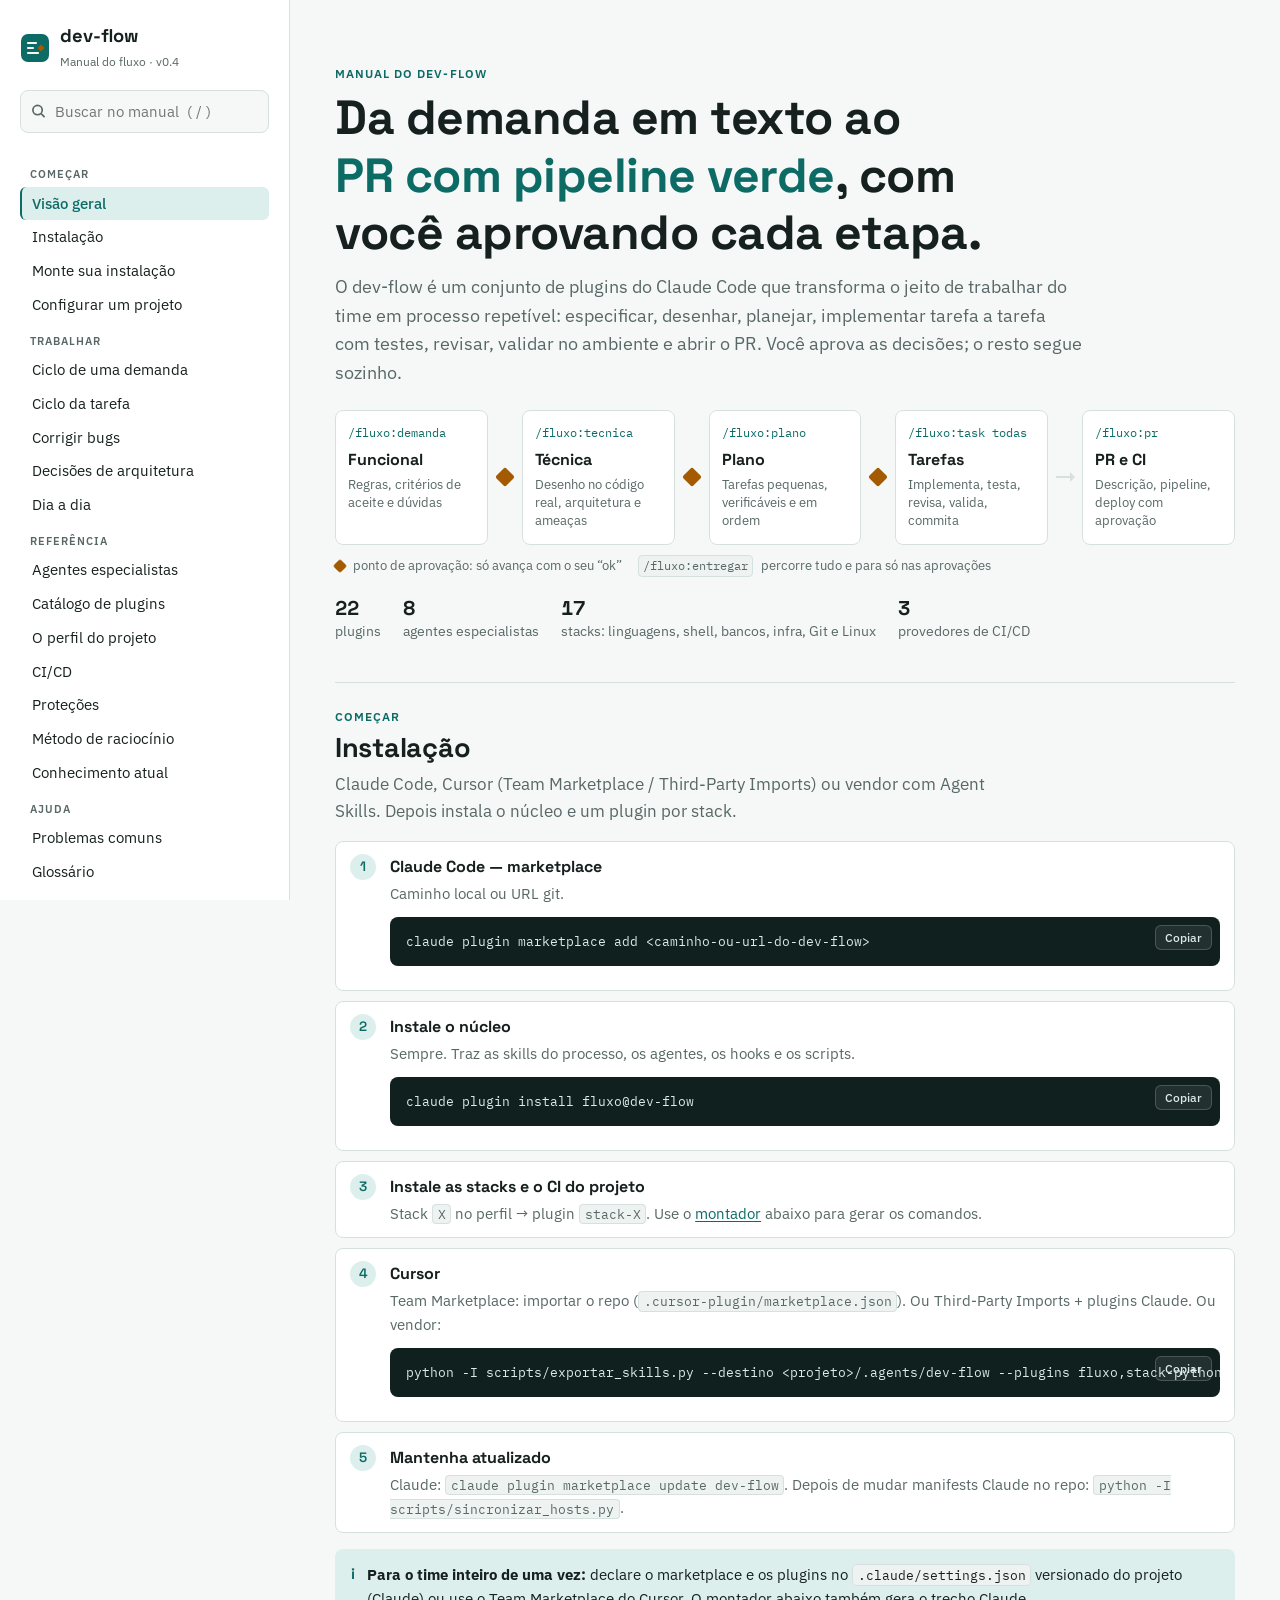
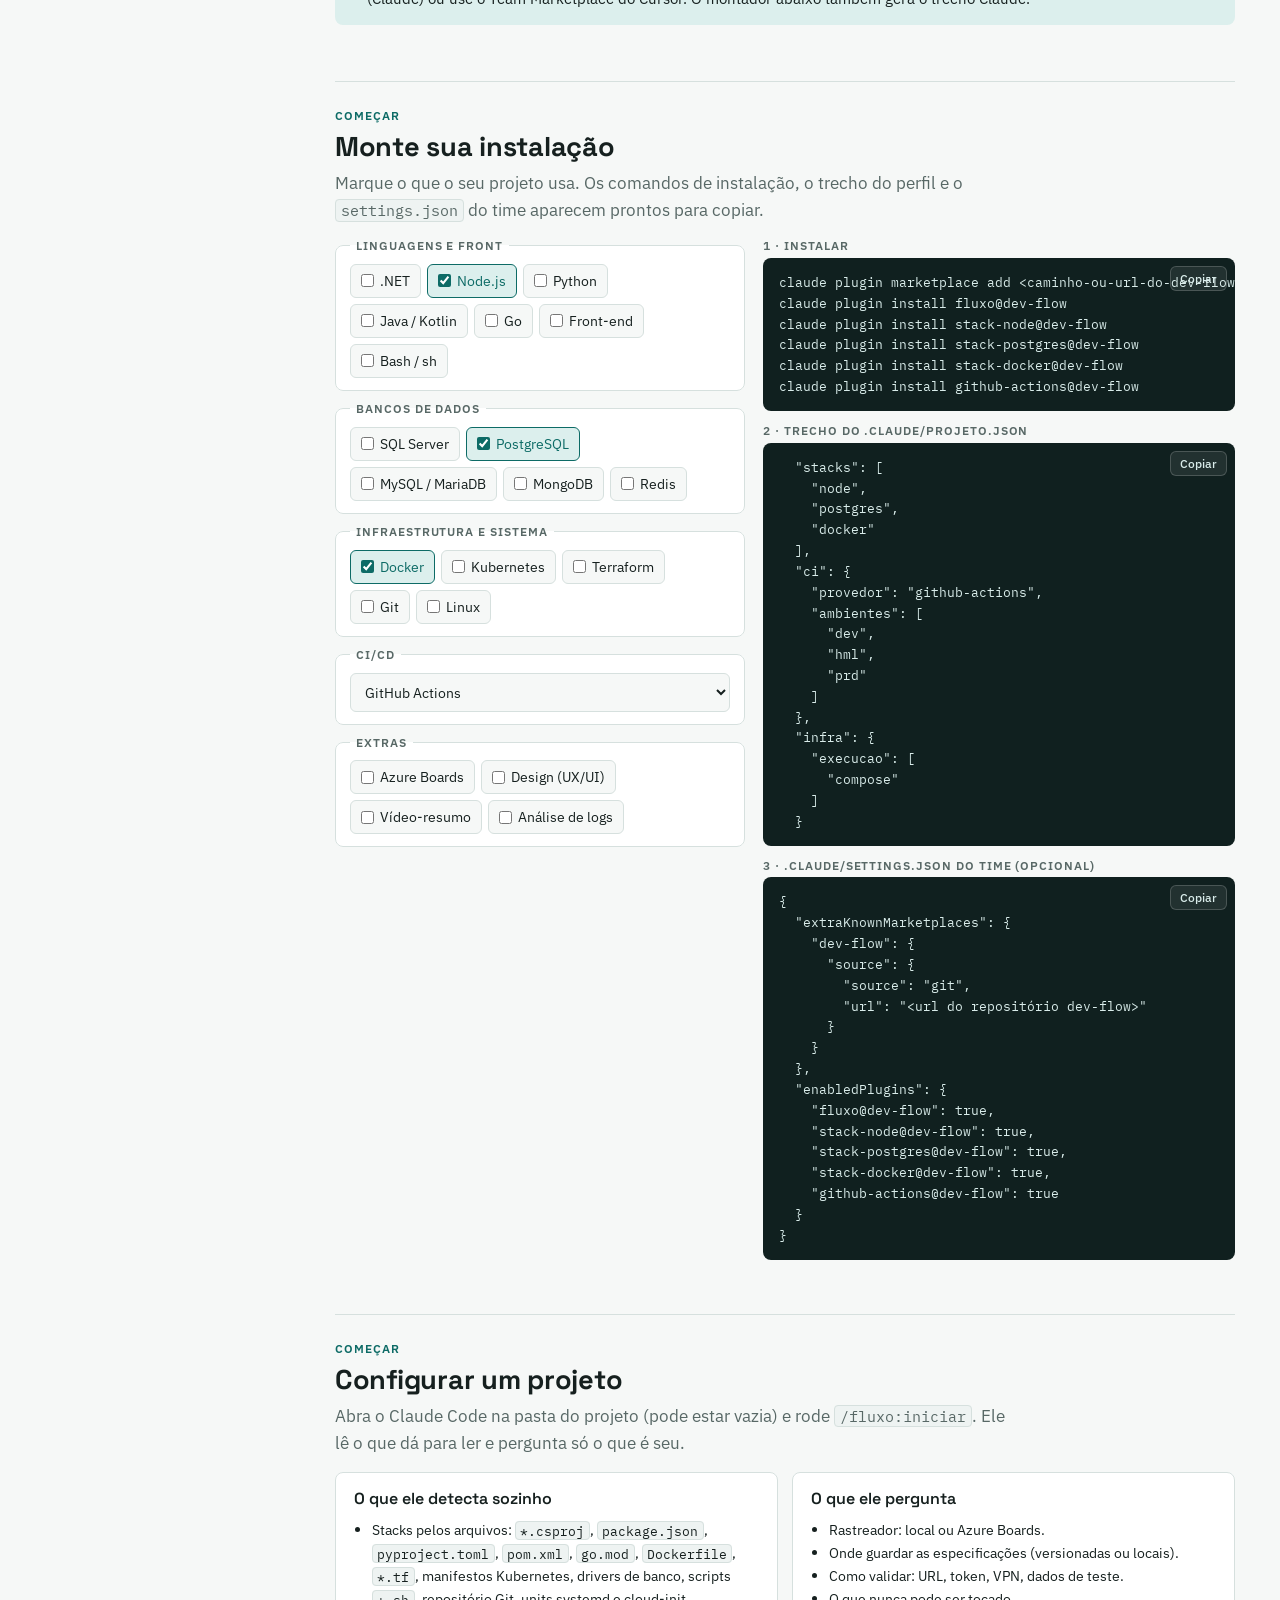
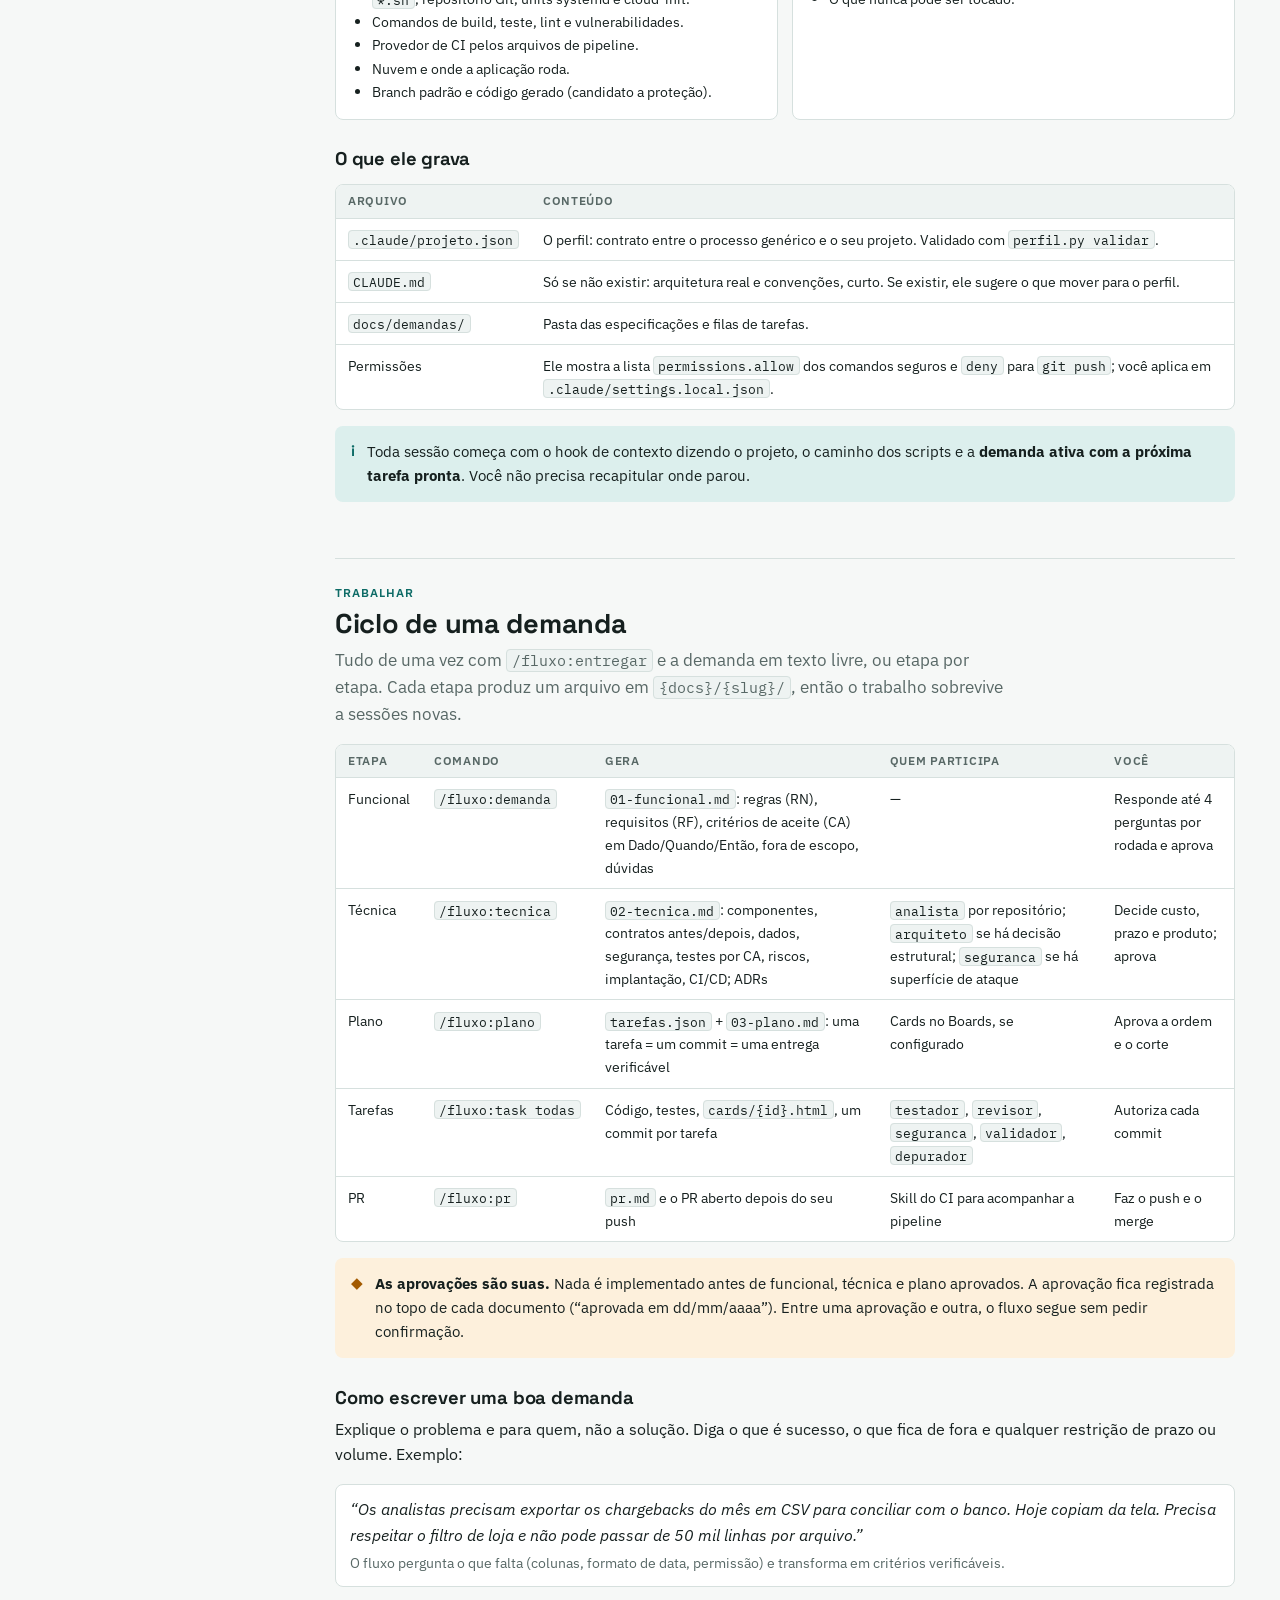
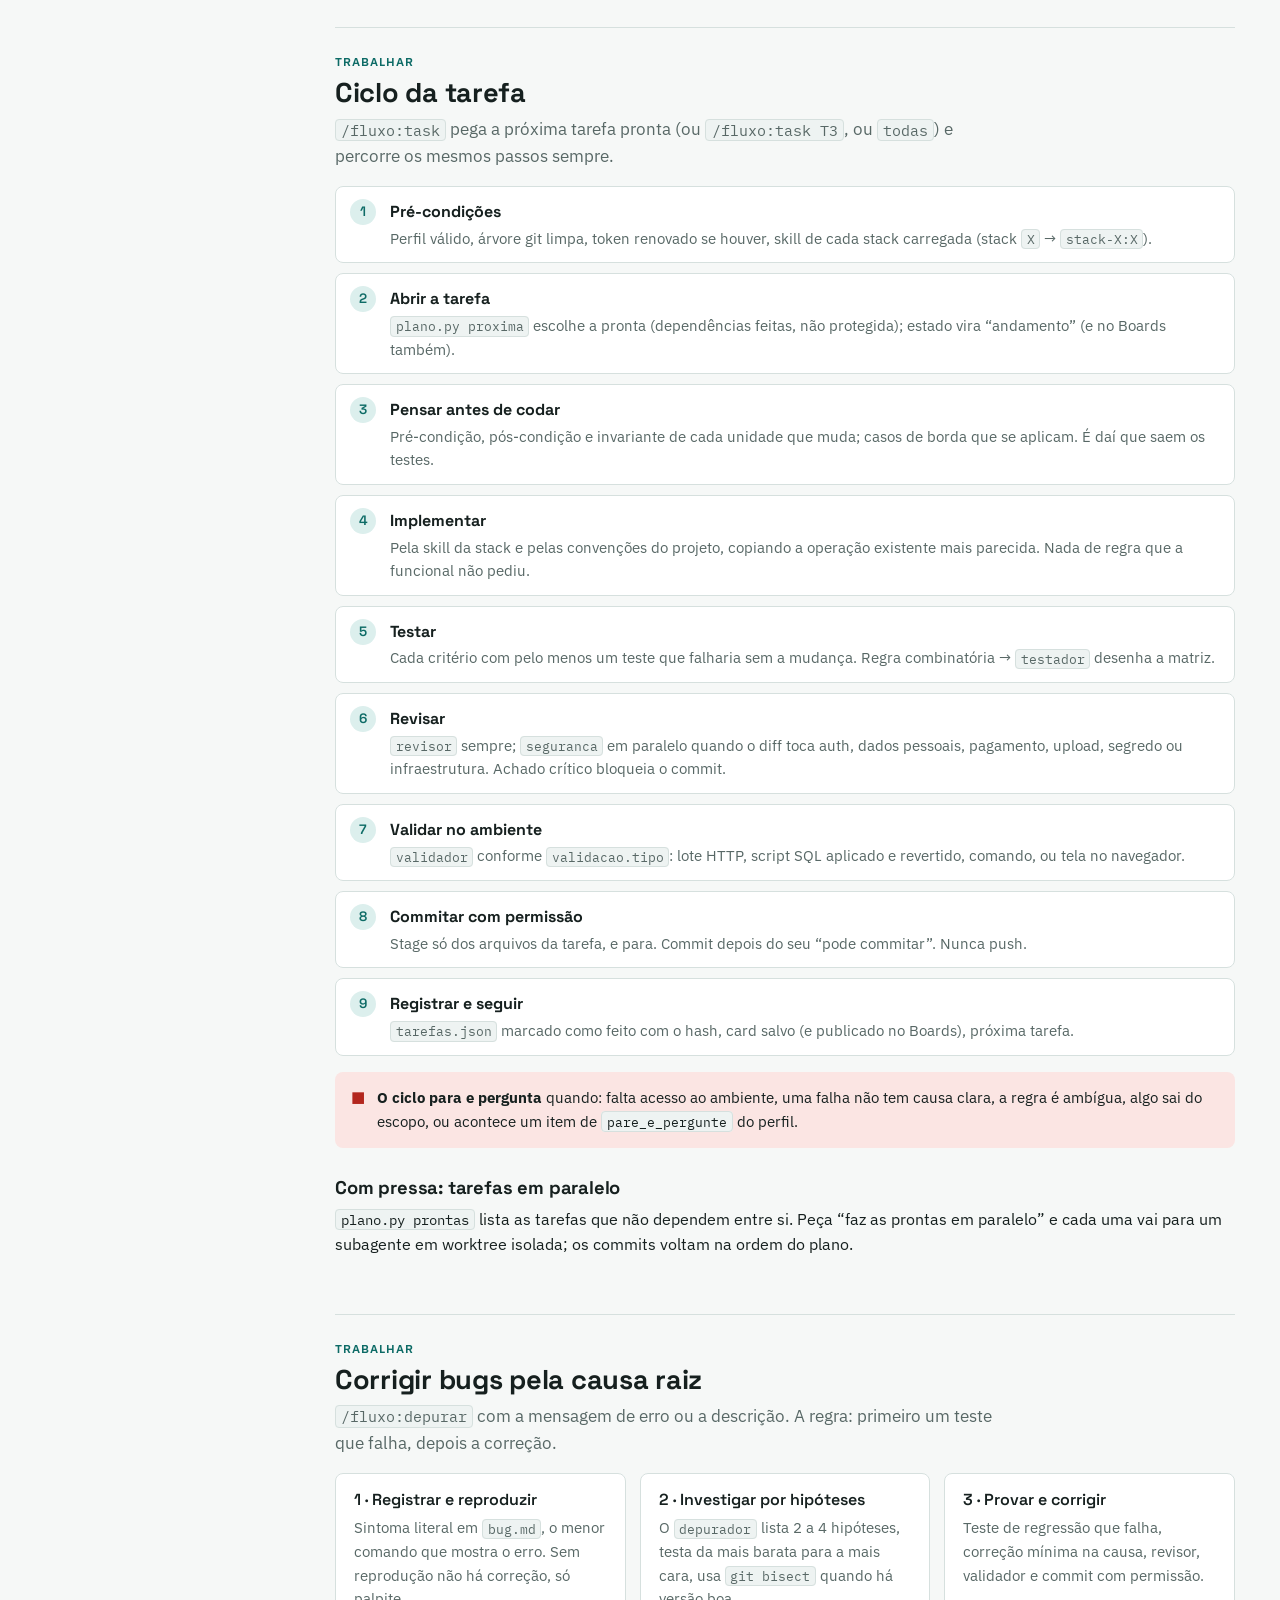
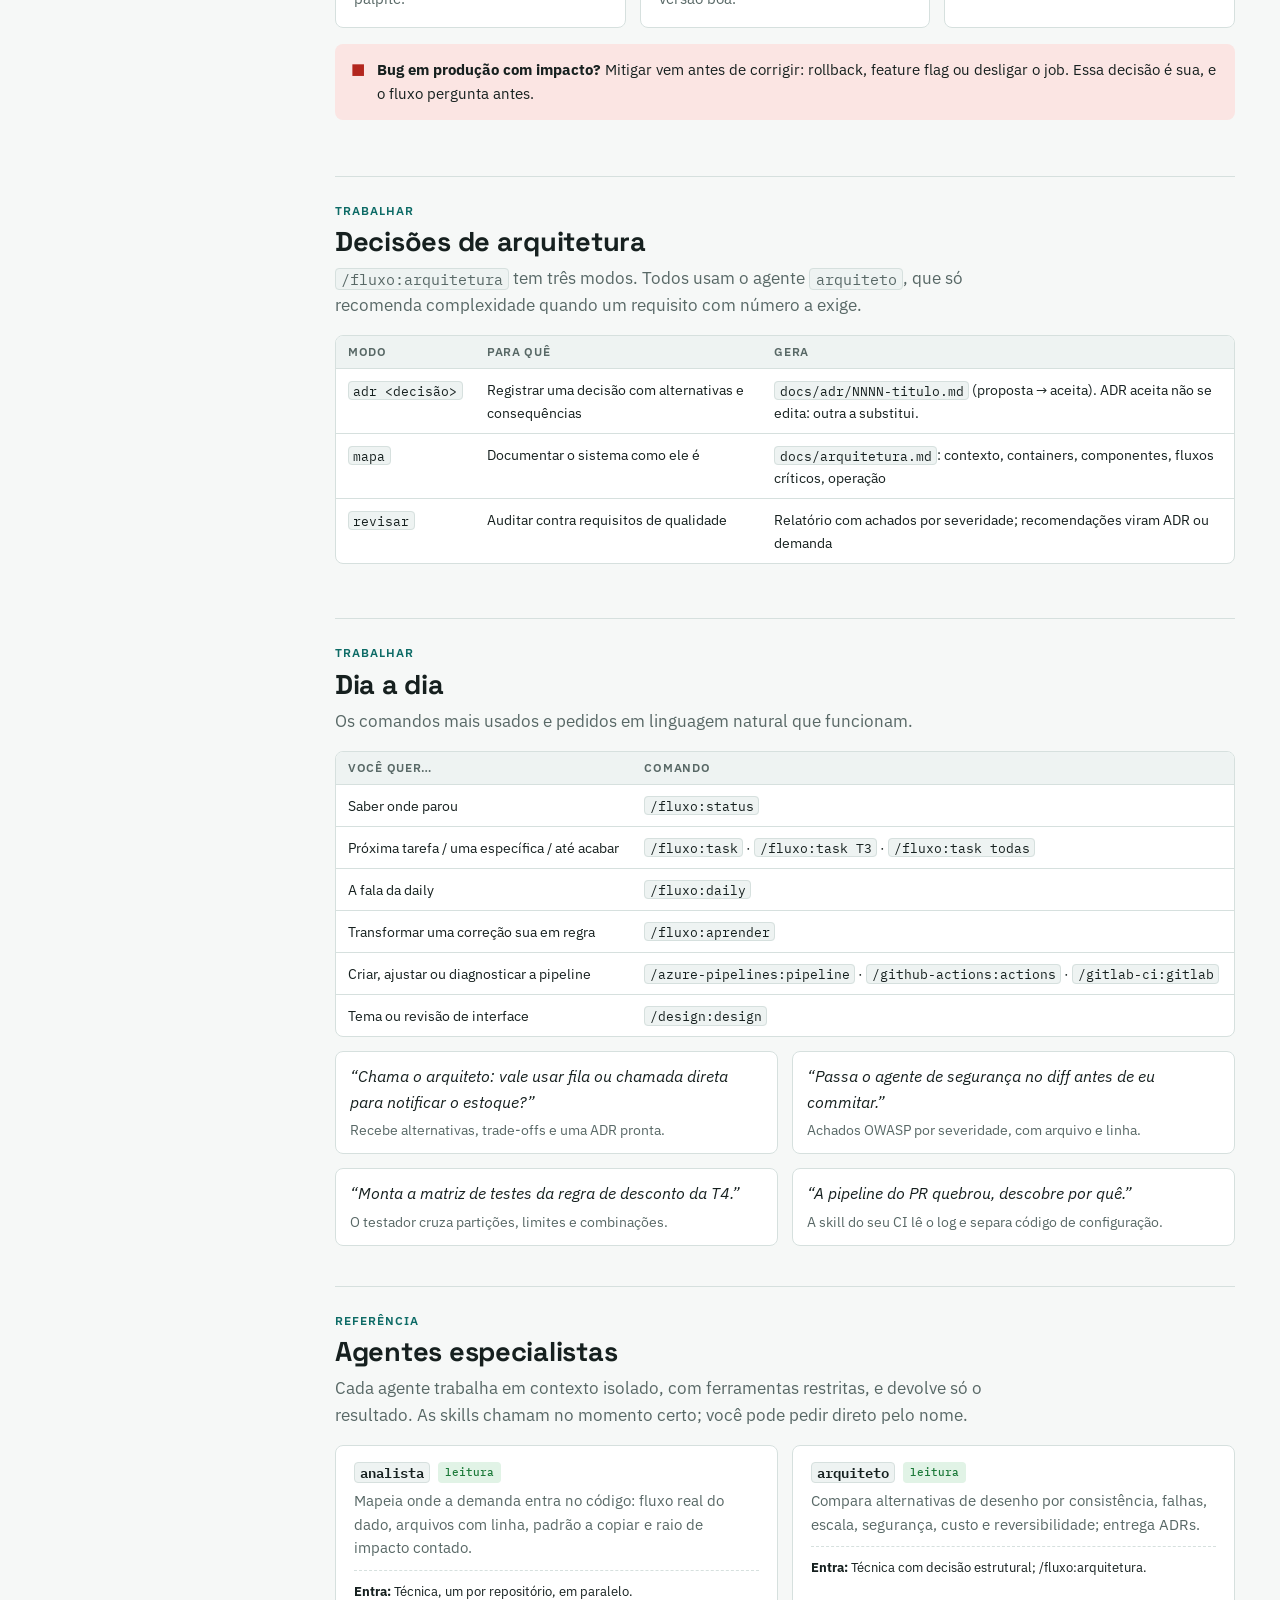
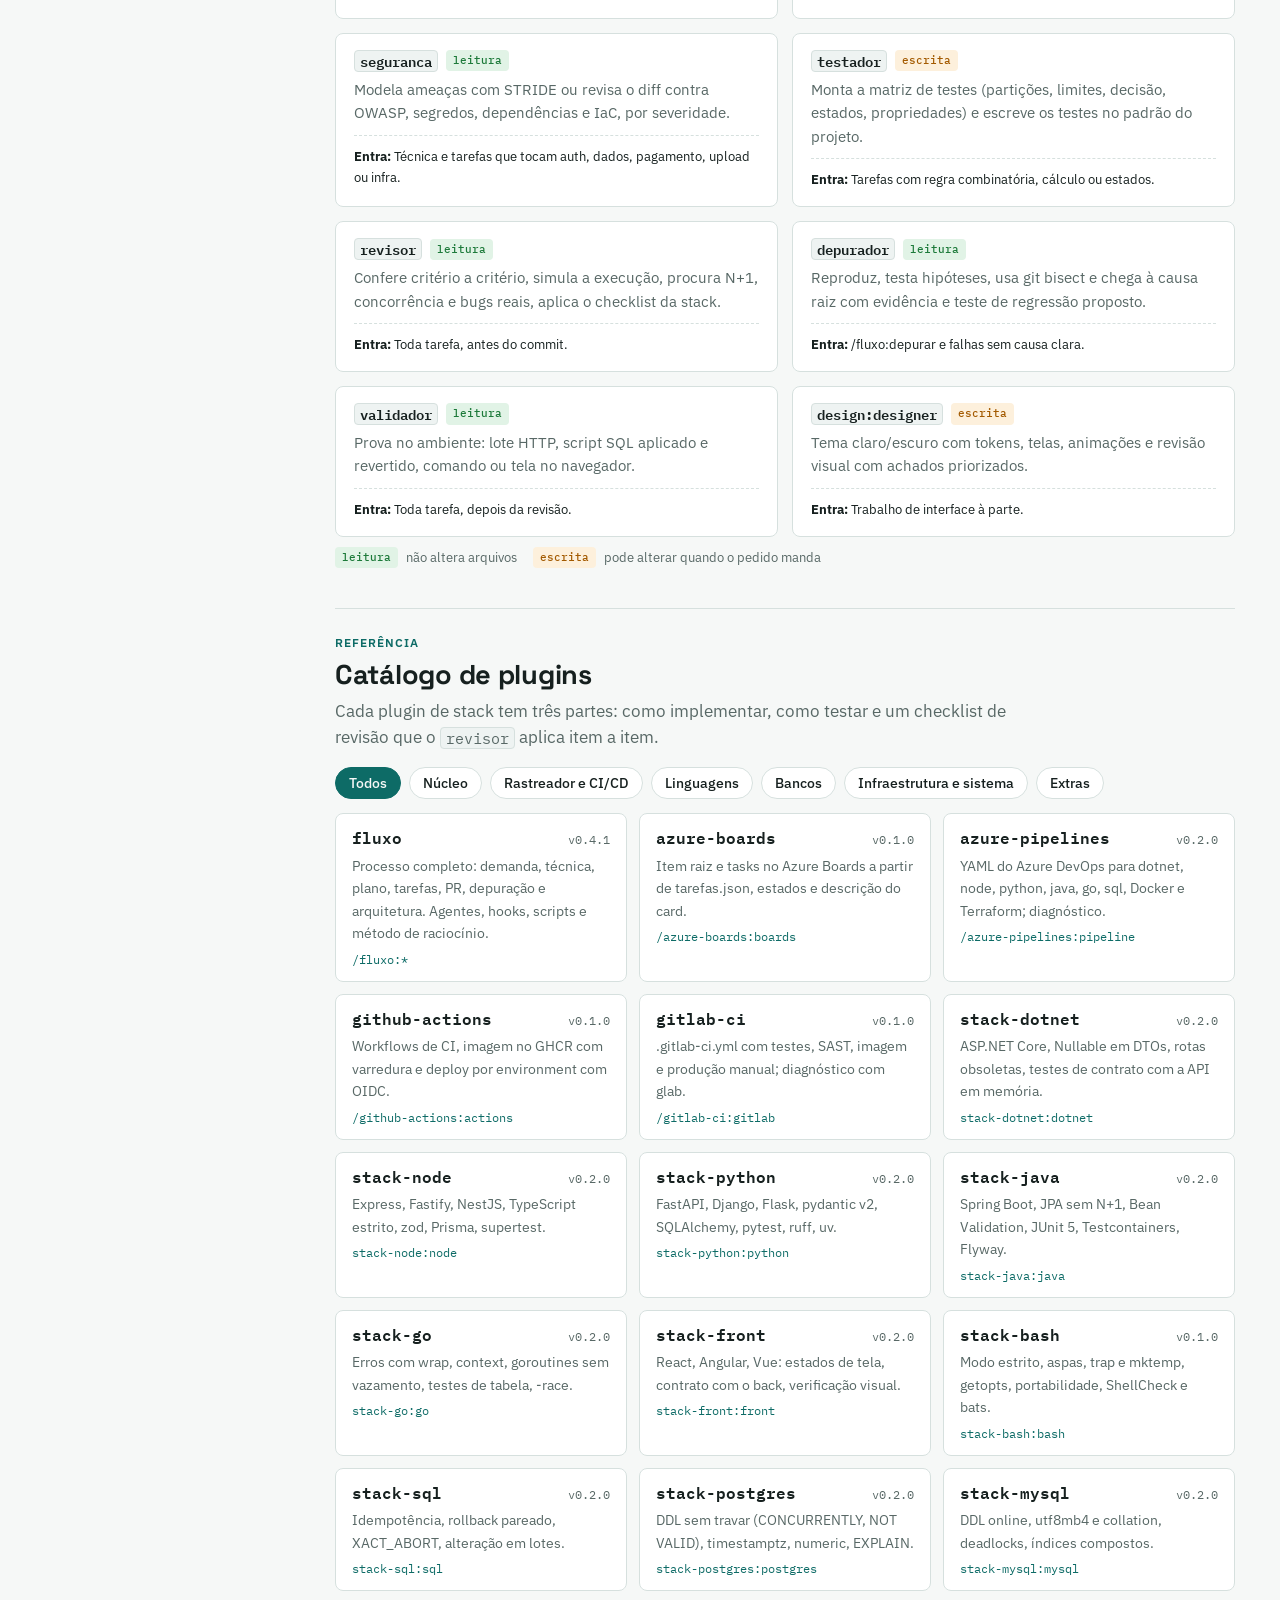
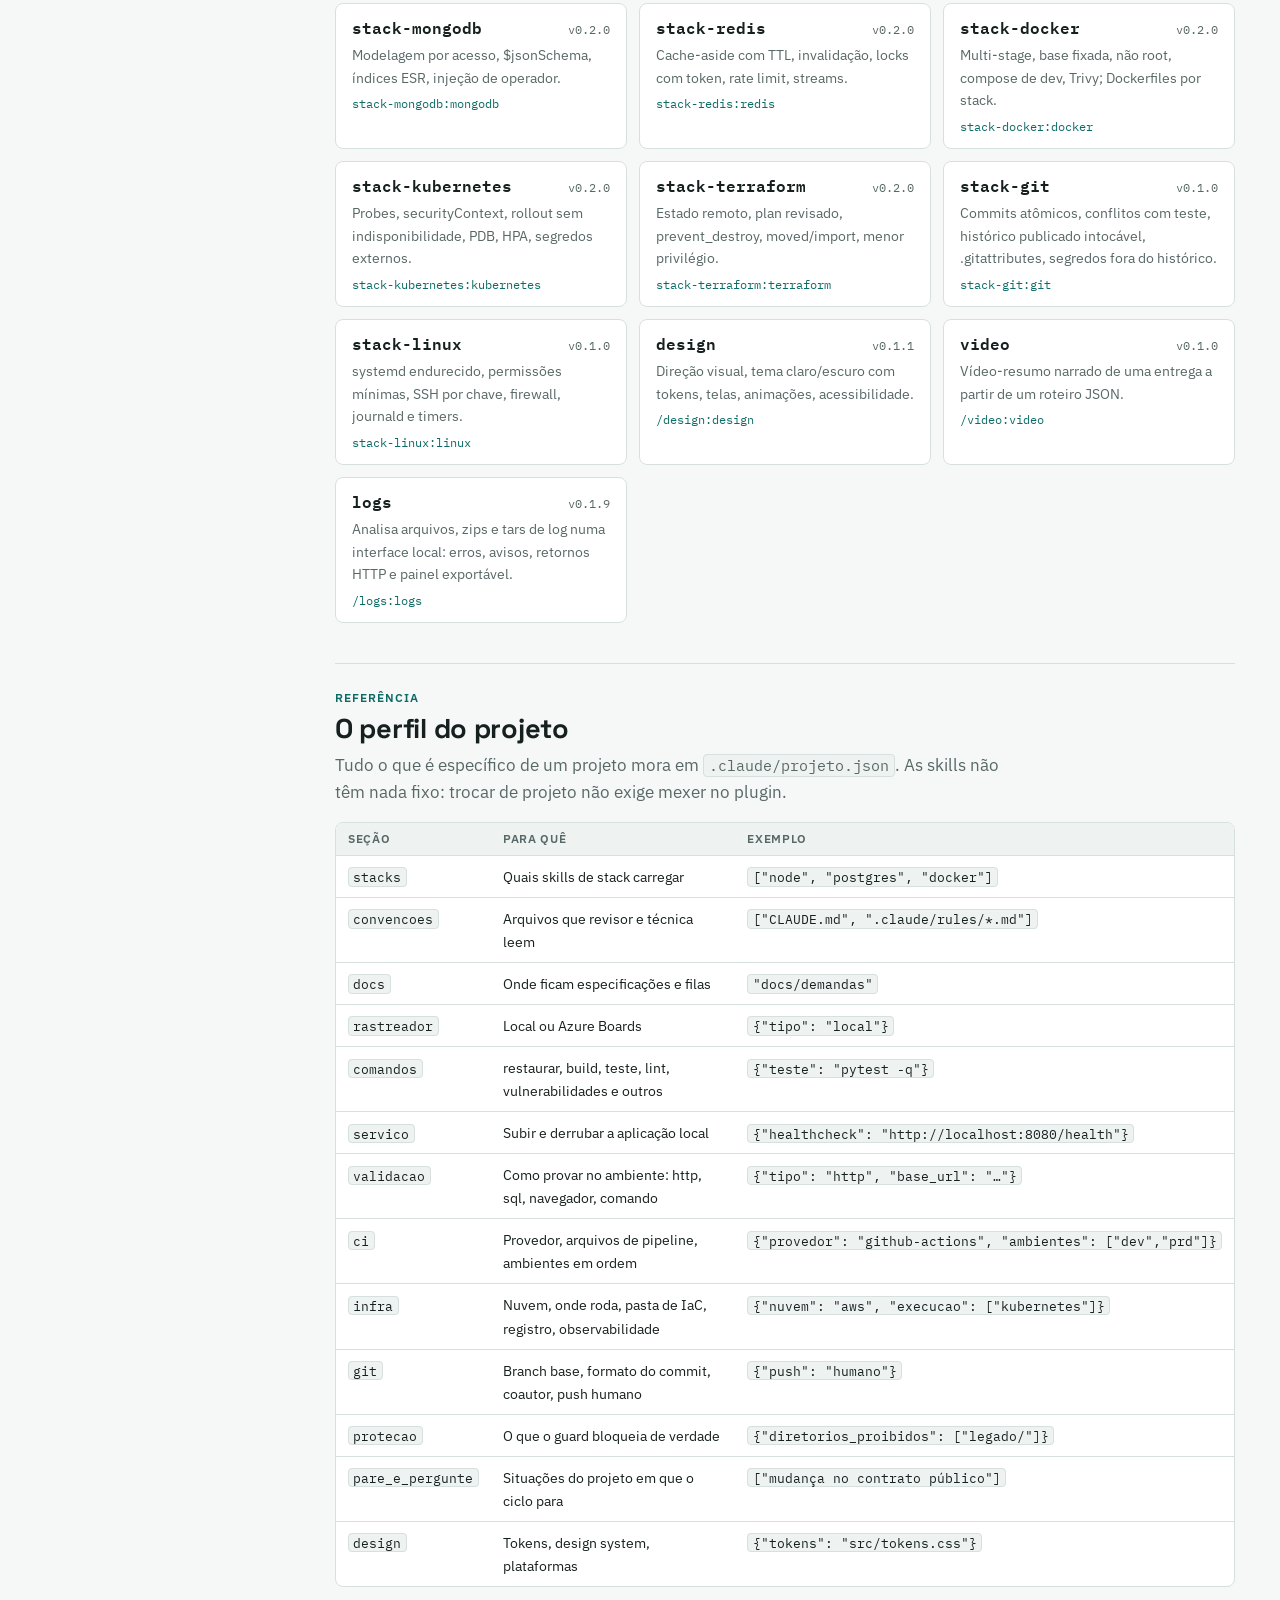
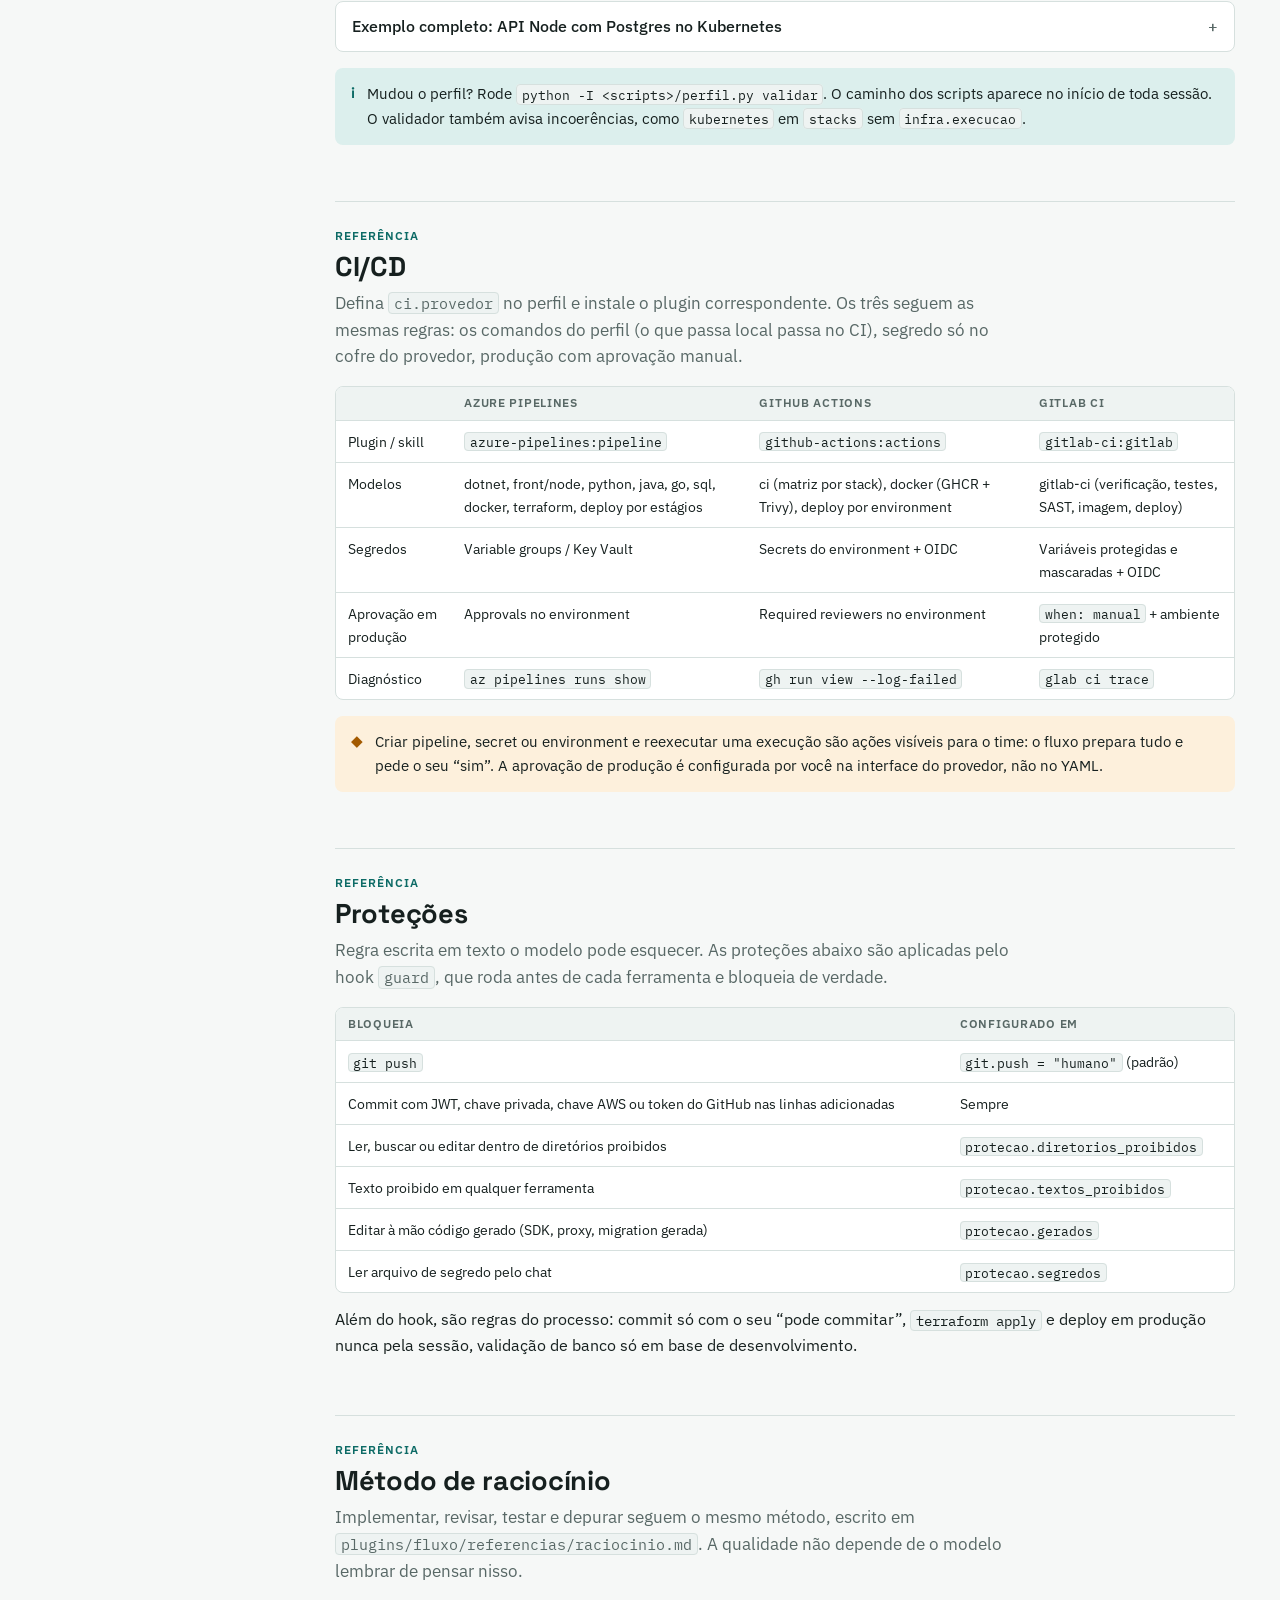
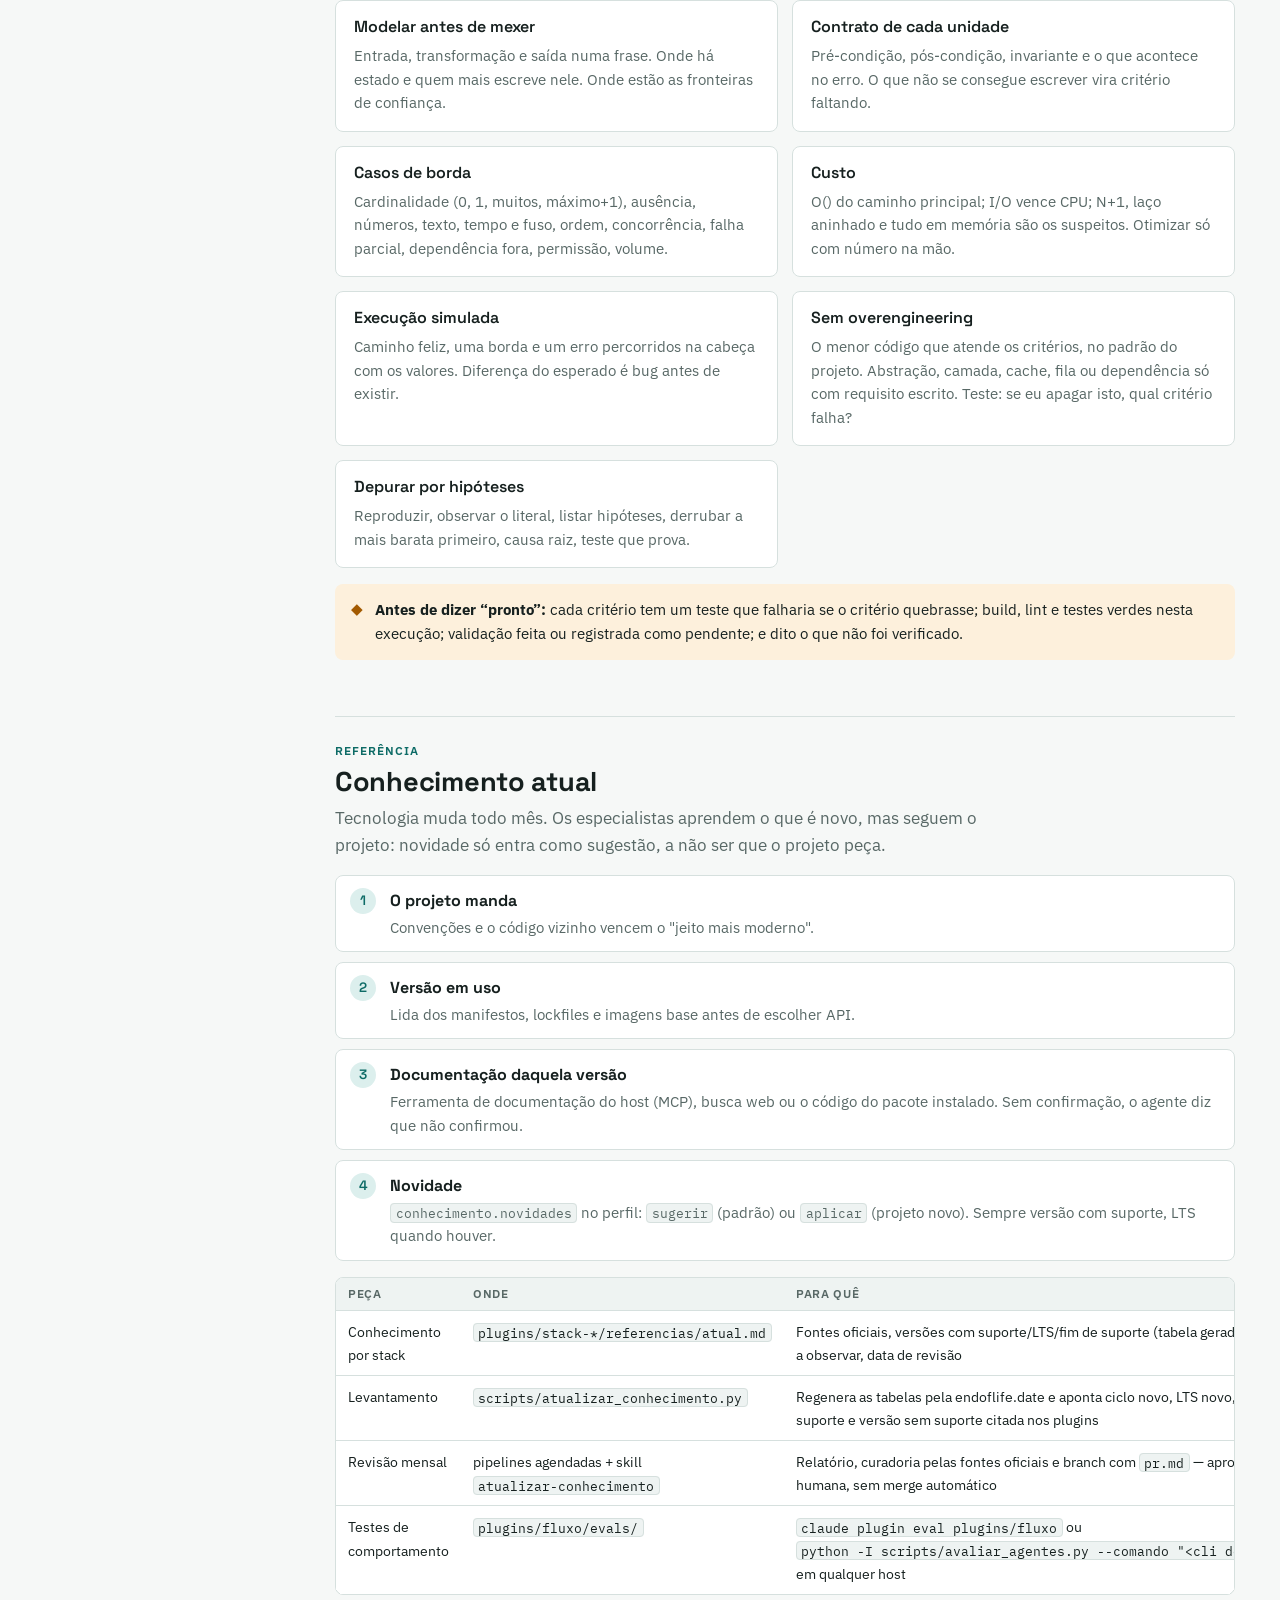
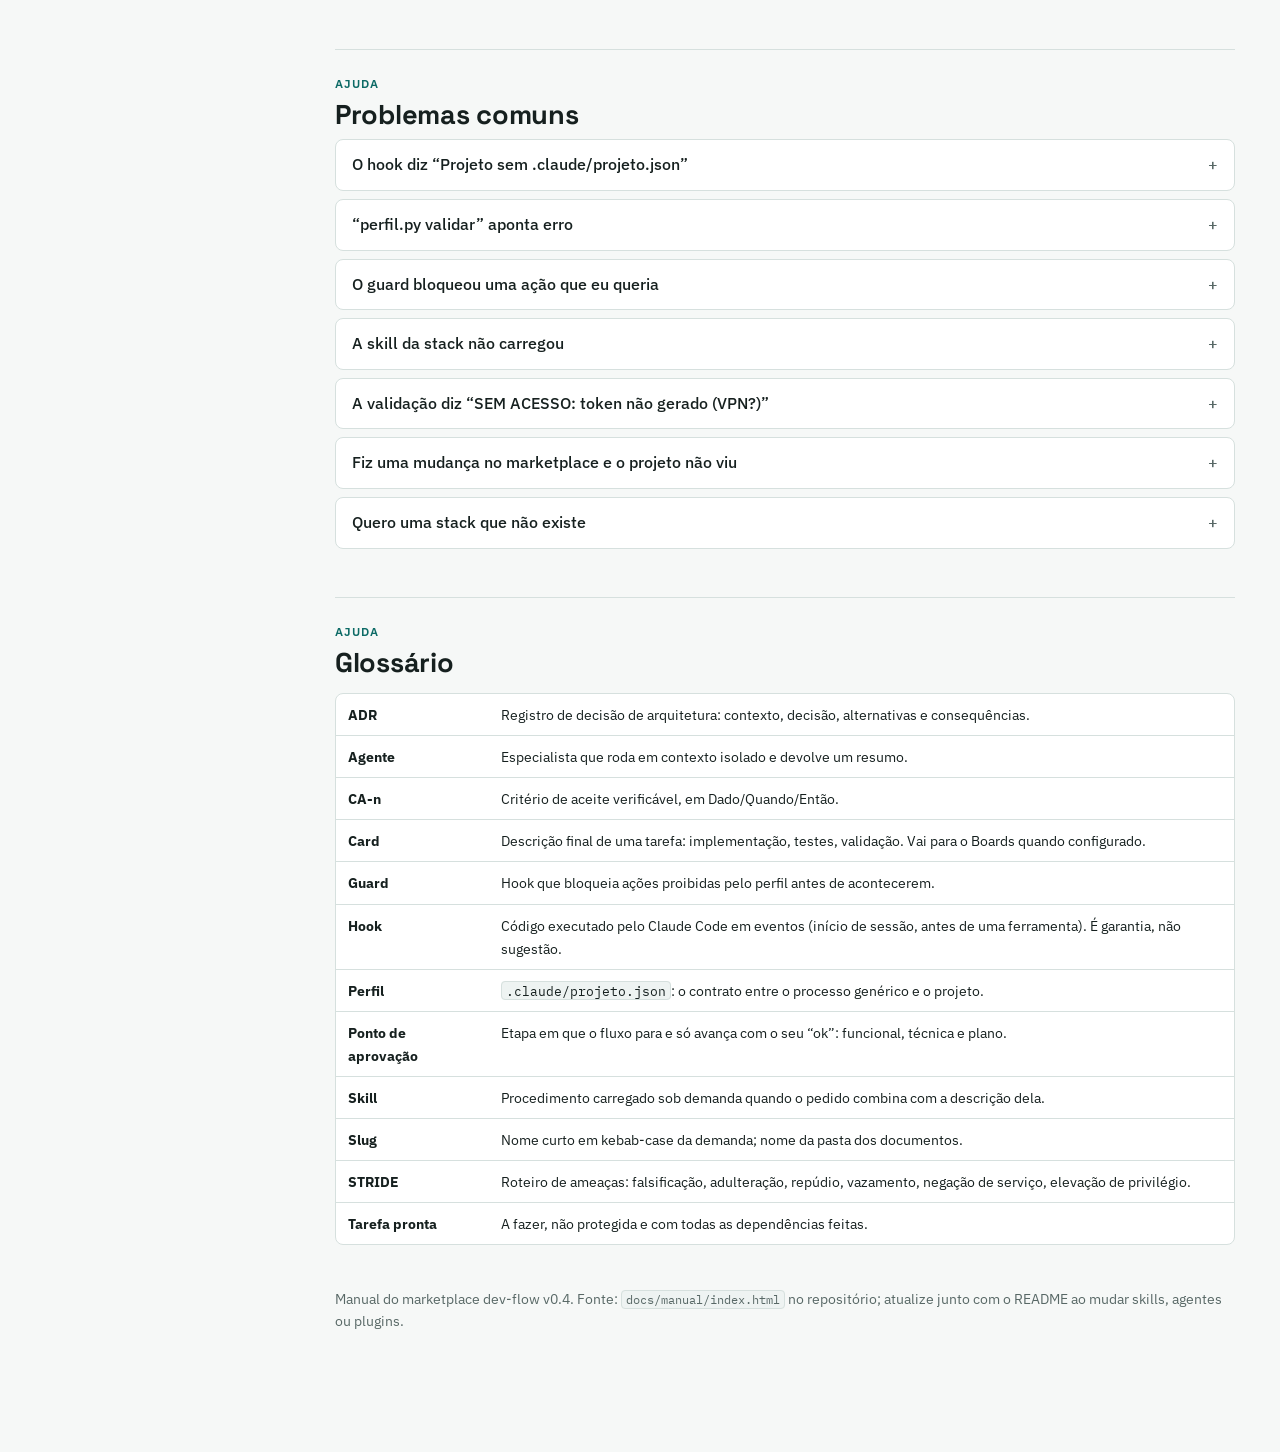
==== commit 44858d20: "Documenta as stacks bash, git e linux e publica o fluxo 0.4.1 (T5) Co-Authored-By: Claude Opus 5.5 <" ====
--- a/docs/manual/index.html
+++ b/docs/manual/index.html
@@ -321,7 +321,7 @@
         <div class="hero-meta">
           <div><b>22</b>plugins</div>
           <div><b>8</b>agentes especialistas</div>
-          <div><b>14</b>stacks: linguagens, bancos e infra</div>
+          <div><b>17</b>stacks: linguagens, shell, bancos, infra, Git e Linux</div>
           <div><b>3</b>provedores de CI/CD</div>
         </div>
       </section>
@@ -351,7 +351,7 @@
           <form id="montadorForm" onsubmit="return false">
             <fieldset><legend>Linguagens e front</legend><div class="opts" data-grupo="linguagem"></div></fieldset>
             <fieldset><legend>Bancos de dados</legend><div class="opts" data-grupo="banco"></div></fieldset>
-            <fieldset><legend>Infraestrutura</legend><div class="opts" data-grupo="infra"></div></fieldset>
+            <fieldset><legend>Infraestrutura e sistema</legend><div class="opts" data-grupo="infra"></div></fieldset>
             <fieldset><legend>CI/CD</legend>
               <select id="ciSel" aria-label="Provedor de CI/CD">
                 <option value="nenhum">Nenhum por enquanto</option>
@@ -386,7 +386,7 @@
         <p class="lead">Abra o Claude Code na pasta do projeto (pode estar vazia) e rode <code>/fluxo:iniciar</code>. Ele lê o que dá para ler e pergunta só o que é seu.</p>
         <div class="grid-2">
           <div class="card"><h4>O que ele detecta sozinho</h4>
-            <ul><li>Stacks pelos arquivos: <code>*.csproj</code>, <code>package.json</code>, <code>pyproject.toml</code>, <code>pom.xml</code>, <code>go.mod</code>, <code>Dockerfile</code>, <code>*.tf</code>, manifestos Kubernetes, drivers de banco.</li>
+            <ul><li>Stacks pelos arquivos: <code>*.csproj</code>, <code>package.json</code>, <code>pyproject.toml</code>, <code>pom.xml</code>, <code>go.mod</code>, <code>Dockerfile</code>, <code>*.tf</code>, manifestos Kubernetes, drivers de banco, scripts <code>*.sh</code>, repositório Git, units systemd e cloud-init.</li>
             <li>Comandos de build, teste, lint e vulnerabilidades.</li>
             <li>Provedor de CI pelos arquivos de pipeline.</li>
             <li>Nuvem e onde a aplicação roda.</li>
@@ -674,7 +674,7 @@
 (function () {
   "use strict";
   var PLUGINS = [
-    { n: "fluxo", v: "0.4.0", c: "nucleo", d: "Processo completo: demanda, técnica, plano, tarefas, PR, depuração e arquitetura. Agentes, hooks, scripts e método de raciocínio.", s: "/fluxo:*" },
+    { n: "fluxo", v: "0.4.1", c: "nucleo", d: "Processo completo: demanda, técnica, plano, tarefas, PR, depuração e arquitetura. Agentes, hooks, scripts e método de raciocínio.", s: "/fluxo:*" },
     { n: "azure-boards", v: "0.1.0", c: "ci", d: "Item raiz e tasks no Azure Boards a partir de tarefas.json, estados e descrição do card.", s: "/azure-boards:boards" },
     { n: "azure-pipelines", v: "0.2.0", c: "ci", d: "YAML do Azure DevOps para dotnet, node, python, java, go, sql, Docker e Terraform; diagnóstico.", s: "/azure-pipelines:pipeline" },
     { n: "github-actions", v: "0.1.0", c: "ci", d: "Workflows de CI, imagem no GHCR com varredura e deploy por environment com OIDC.", s: "/github-actions:actions" },
@@ -685,6 +685,7 @@
     { n: "stack-java", v: "0.2.0", c: "linguagem", k: "java", r: "Java / Kotlin", d: "Spring Boot, JPA sem N+1, Bean Validation, JUnit 5, Testcontainers, Flyway.", s: "stack-java:java" },
     { n: "stack-go", v: "0.2.0", c: "linguagem", k: "go", r: "Go", d: "Erros com wrap, context, goroutines sem vazamento, testes de tabela, -race.", s: "stack-go:go" },
     { n: "stack-front", v: "0.2.0", c: "linguagem", k: "front", r: "Front-end", d: "React, Angular, Vue: estados de tela, contrato com o back, verificação visual.", s: "stack-front:front" },
+    { n: "stack-bash", v: "0.1.0", c: "linguagem", k: "bash", r: "Bash / sh", d: "Modo estrito, aspas, trap e mktemp, getopts, portabilidade, ShellCheck e bats.", s: "stack-bash:bash" },
     { n: "stack-sql", v: "0.2.0", c: "banco", k: "sql", r: "SQL Server", d: "Idempotência, rollback pareado, XACT_ABORT, alteração em lotes.", s: "stack-sql:sql" },
     { n: "stack-postgres", v: "0.2.0", c: "banco", k: "postgres", r: "PostgreSQL", d: "DDL sem travar (CONCURRENTLY, NOT VALID), timestamptz, numeric, EXPLAIN.", s: "stack-postgres:postgres" },
     { n: "stack-mysql", v: "0.2.0", c: "banco", k: "mysql", r: "MySQL / MariaDB", d: "DDL online, utf8mb4 e collation, deadlocks, índices compostos.", s: "stack-mysql:mysql" },
@@ -693,11 +694,13 @@
     { n: "stack-docker", v: "0.2.0", c: "infra", k: "docker", r: "Docker", d: "Multi-stage, base fixada, não root, compose de dev, Trivy; Dockerfiles por stack.", s: "stack-docker:docker" },
     { n: "stack-kubernetes", v: "0.2.0", c: "infra", k: "kubernetes", r: "Kubernetes", d: "Probes, securityContext, rollout sem indisponibilidade, PDB, HPA, segredos externos.", s: "stack-kubernetes:kubernetes" },
     { n: "stack-terraform", v: "0.2.0", c: "infra", k: "terraform", r: "Terraform", d: "Estado remoto, plan revisado, prevent_destroy, moved/import, menor privilégio.", s: "stack-terraform:terraform" },
+    { n: "stack-git", v: "0.1.0", c: "infra", k: "git", r: "Git", d: "Commits atômicos, conflitos com teste, histórico publicado intocável, .gitattributes, segredos fora do histórico.", s: "stack-git:git" },
+    { n: "stack-linux", v: "0.1.0", c: "infra", k: "linux", r: "Linux", d: "systemd endurecido, permissões mínimas, SSH por chave, firewall, journald e timers.", s: "stack-linux:linux" },
     { n: "design", v: "0.1.1", c: "extra", d: "Direção visual, tema claro/escuro com tokens, telas, animações, acessibilidade.", s: "/design:design" },
     { n: "video", v: "0.1.0", c: "extra", d: "Vídeo-resumo narrado de uma entrega a partir de um roteiro JSON.", s: "/video:video" },
     { n: "logs", v: "0.1.9", c: "extra", d: "Analisa arquivos, zips e tars de log numa interface local: erros, avisos, retornos HTTP e painel exportável.", s: "/logs:logs" }
   ];
-  var CATS = [["todos", "Todos"], ["nucleo", "Núcleo"], ["ci", "Rastreador e CI/CD"], ["linguagem", "Linguagens"], ["banco", "Bancos"], ["infra", "Infraestrutura"], ["extra", "Extras"]];
+  var CATS = [["todos", "Todos"], ["nucleo", "Núcleo"], ["ci", "Rastreador e CI/CD"], ["linguagem", "Linguagens"], ["banco", "Bancos"], ["infra", "Infraestrutura e sistema"], ["extra", "Extras"]];
   var AGENTES = [
     { n: "analista", m: "ro", d: "Mapeia onde a demanda entra no código: fluxo real do dado, arquivos com linha, padrão a copiar e raio de impacto contado.", w: "Técnica, um por repositório, em paralelo." },
     { n: "arquiteto", m: "ro", d: "Compara alternativas de desenho por consistência, falhas, escala, segurança, custo e reversibilidade; entrega ADRs.", w: "Técnica com decisão estrutural; /fluxo:arquitetura." },
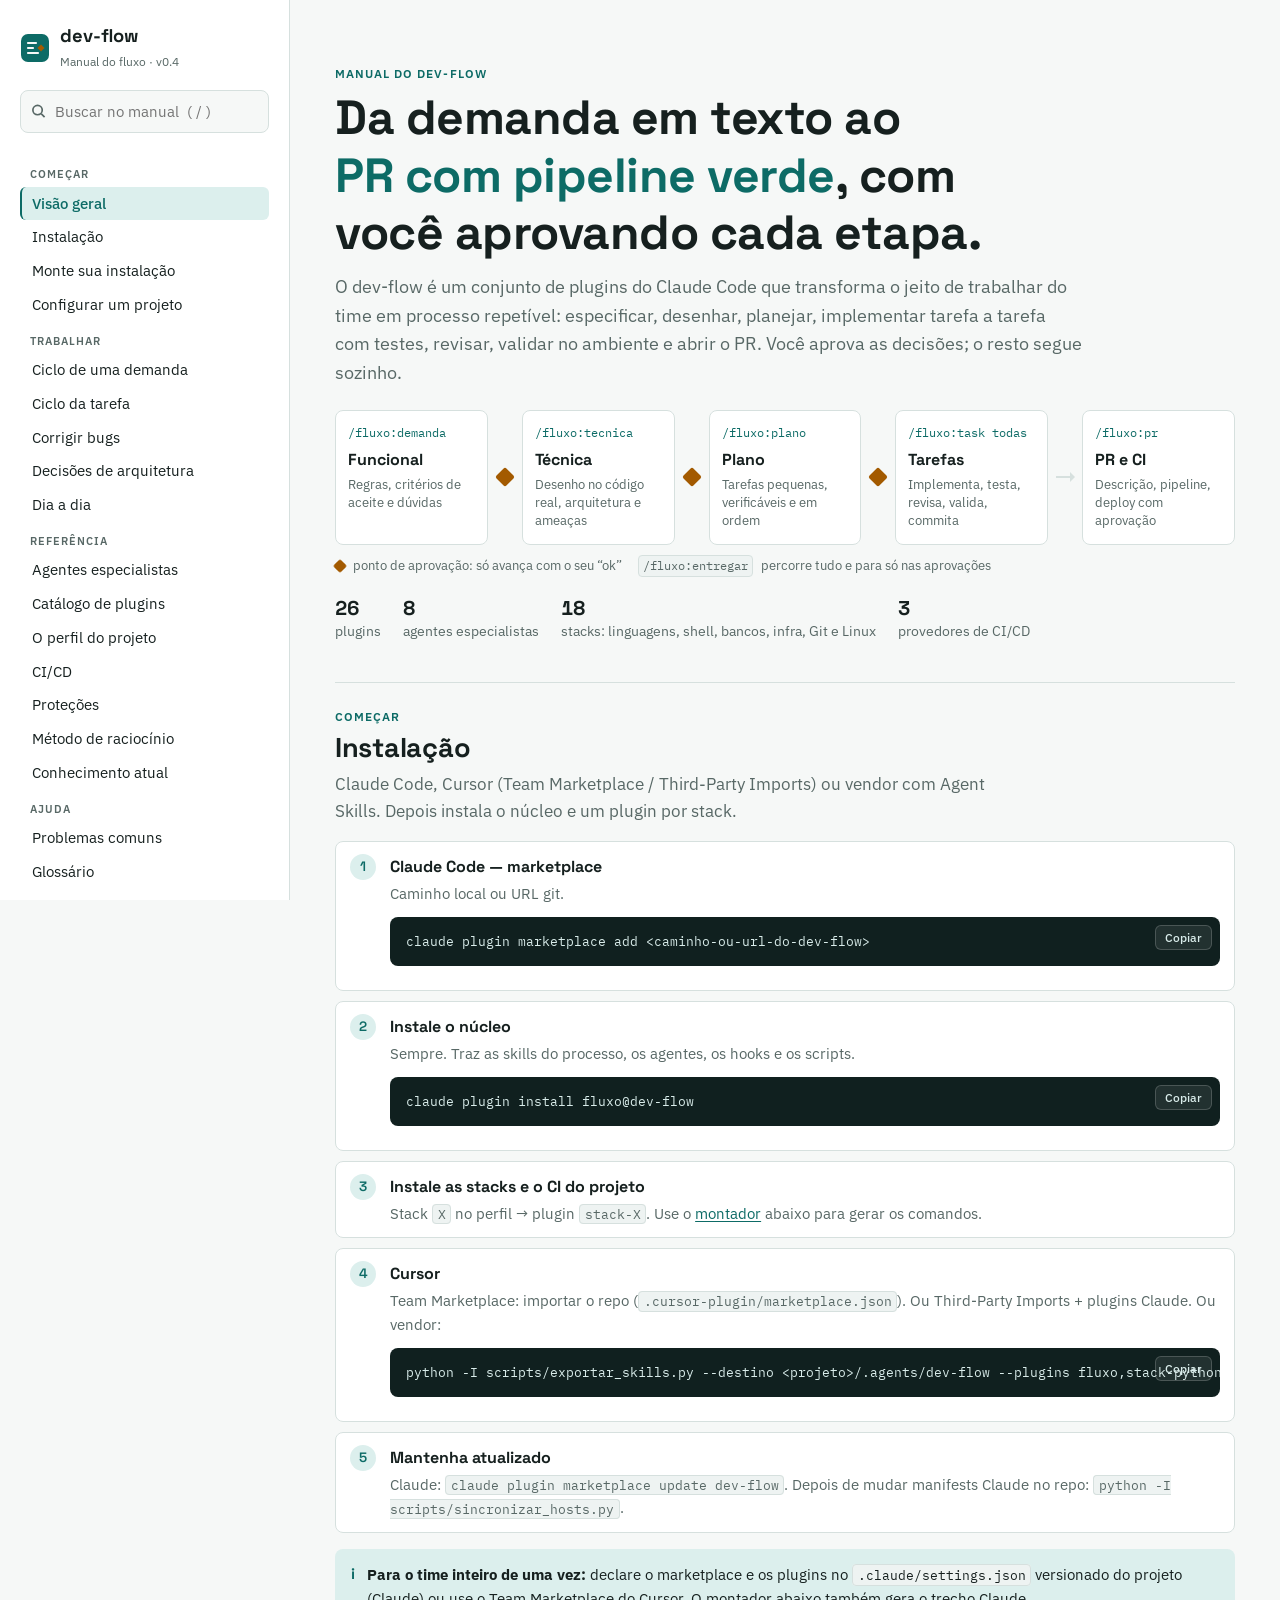
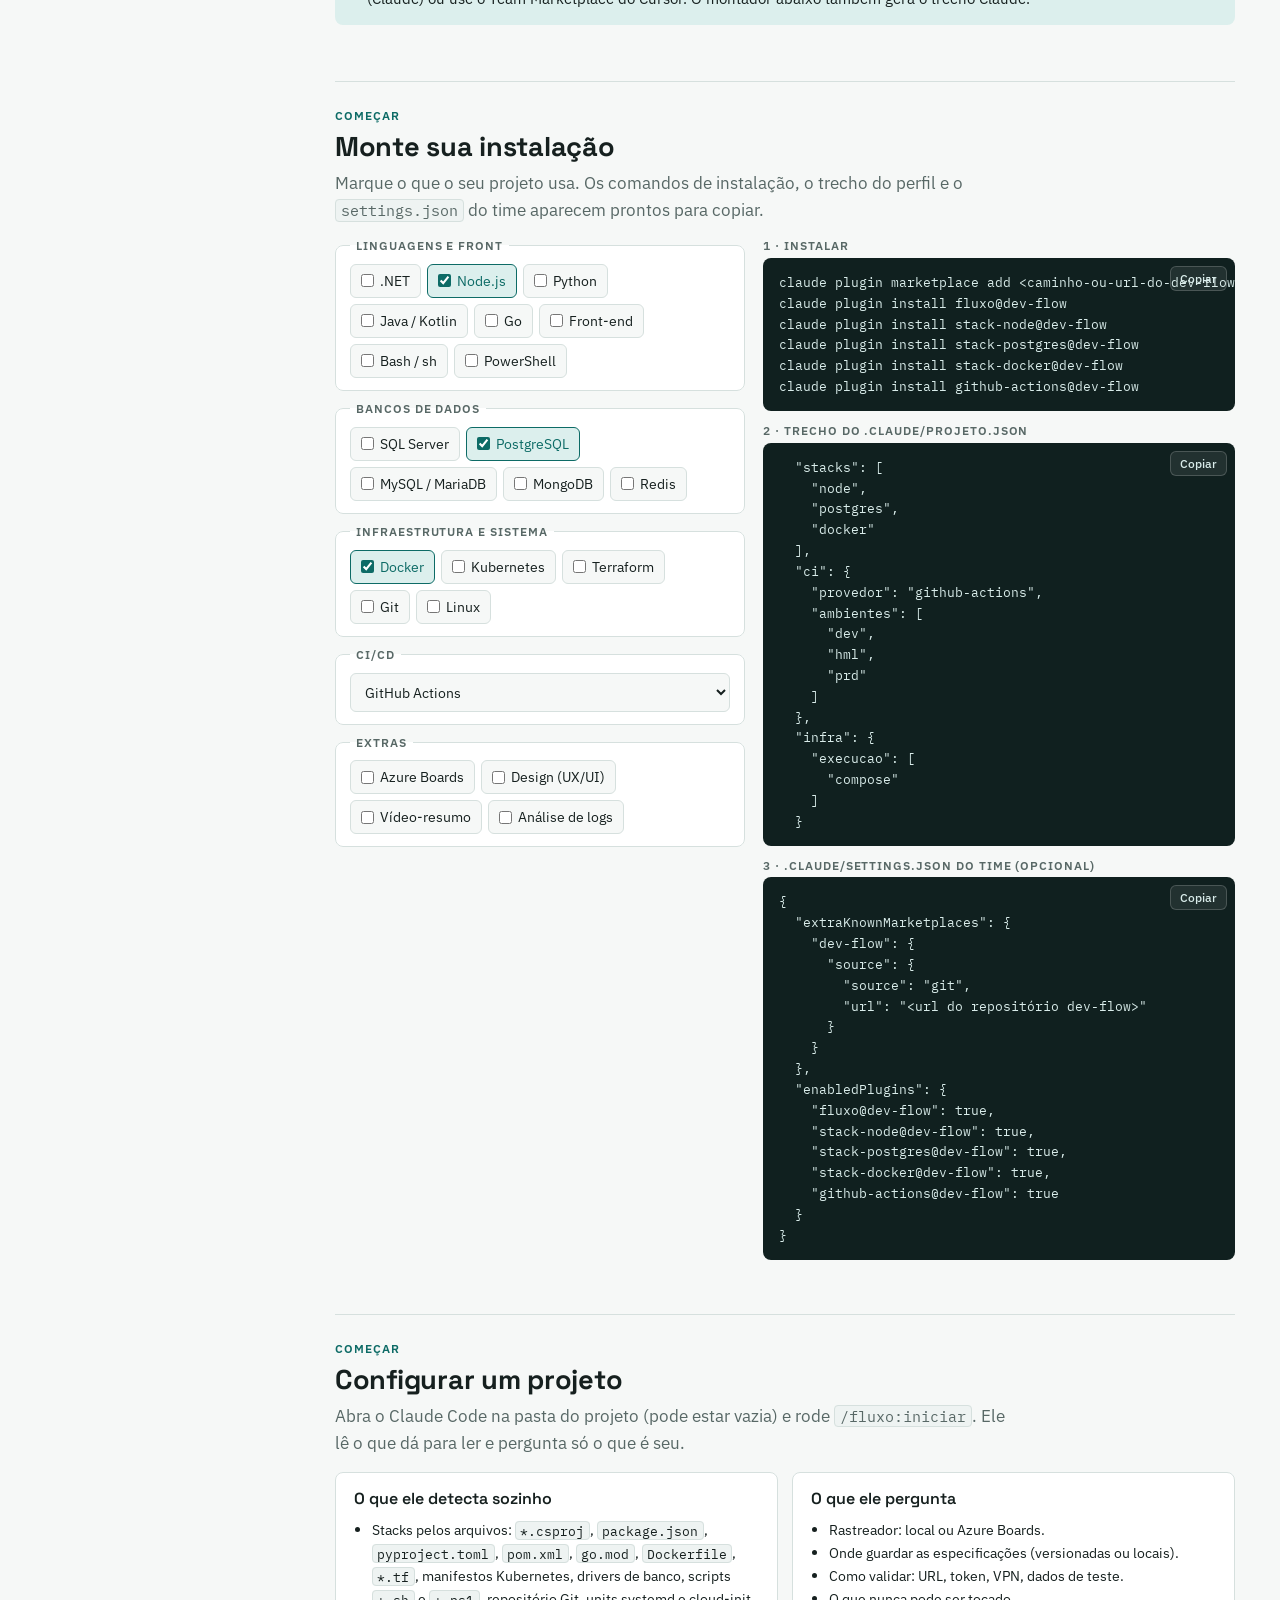
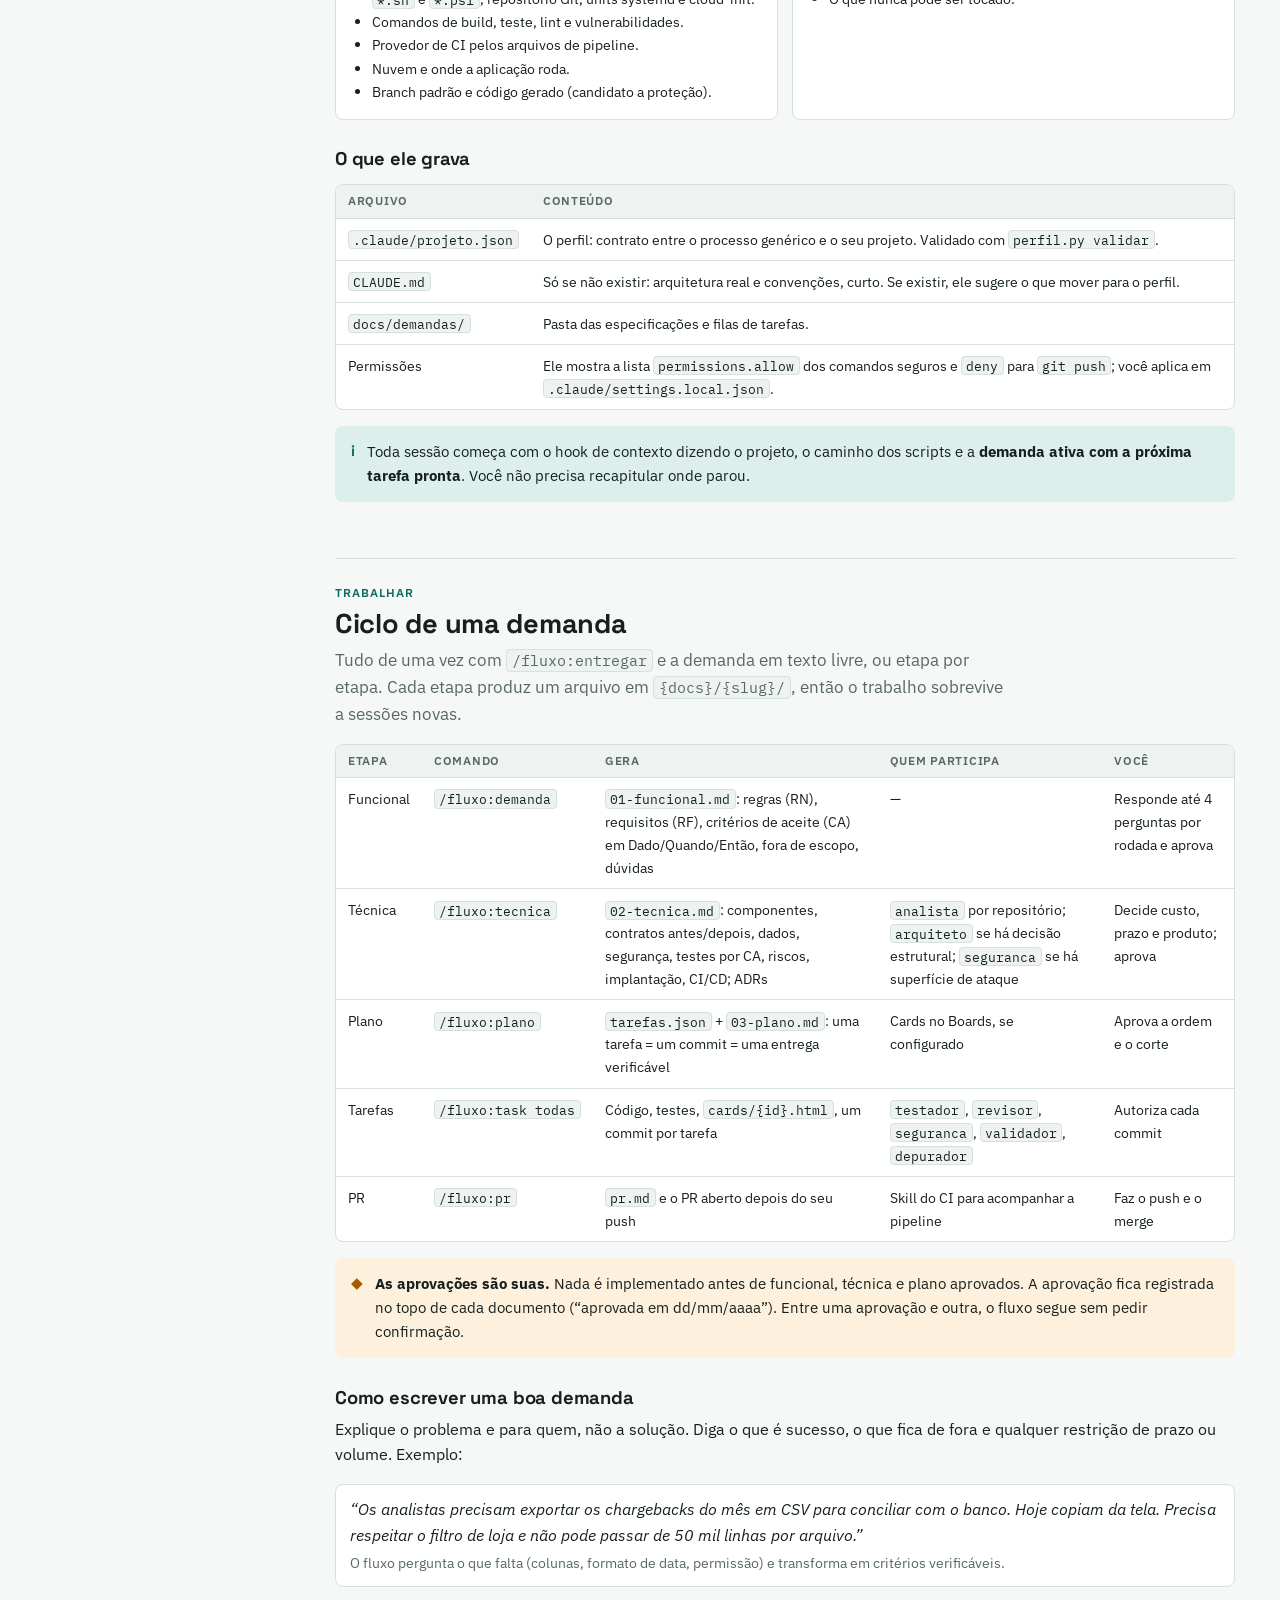
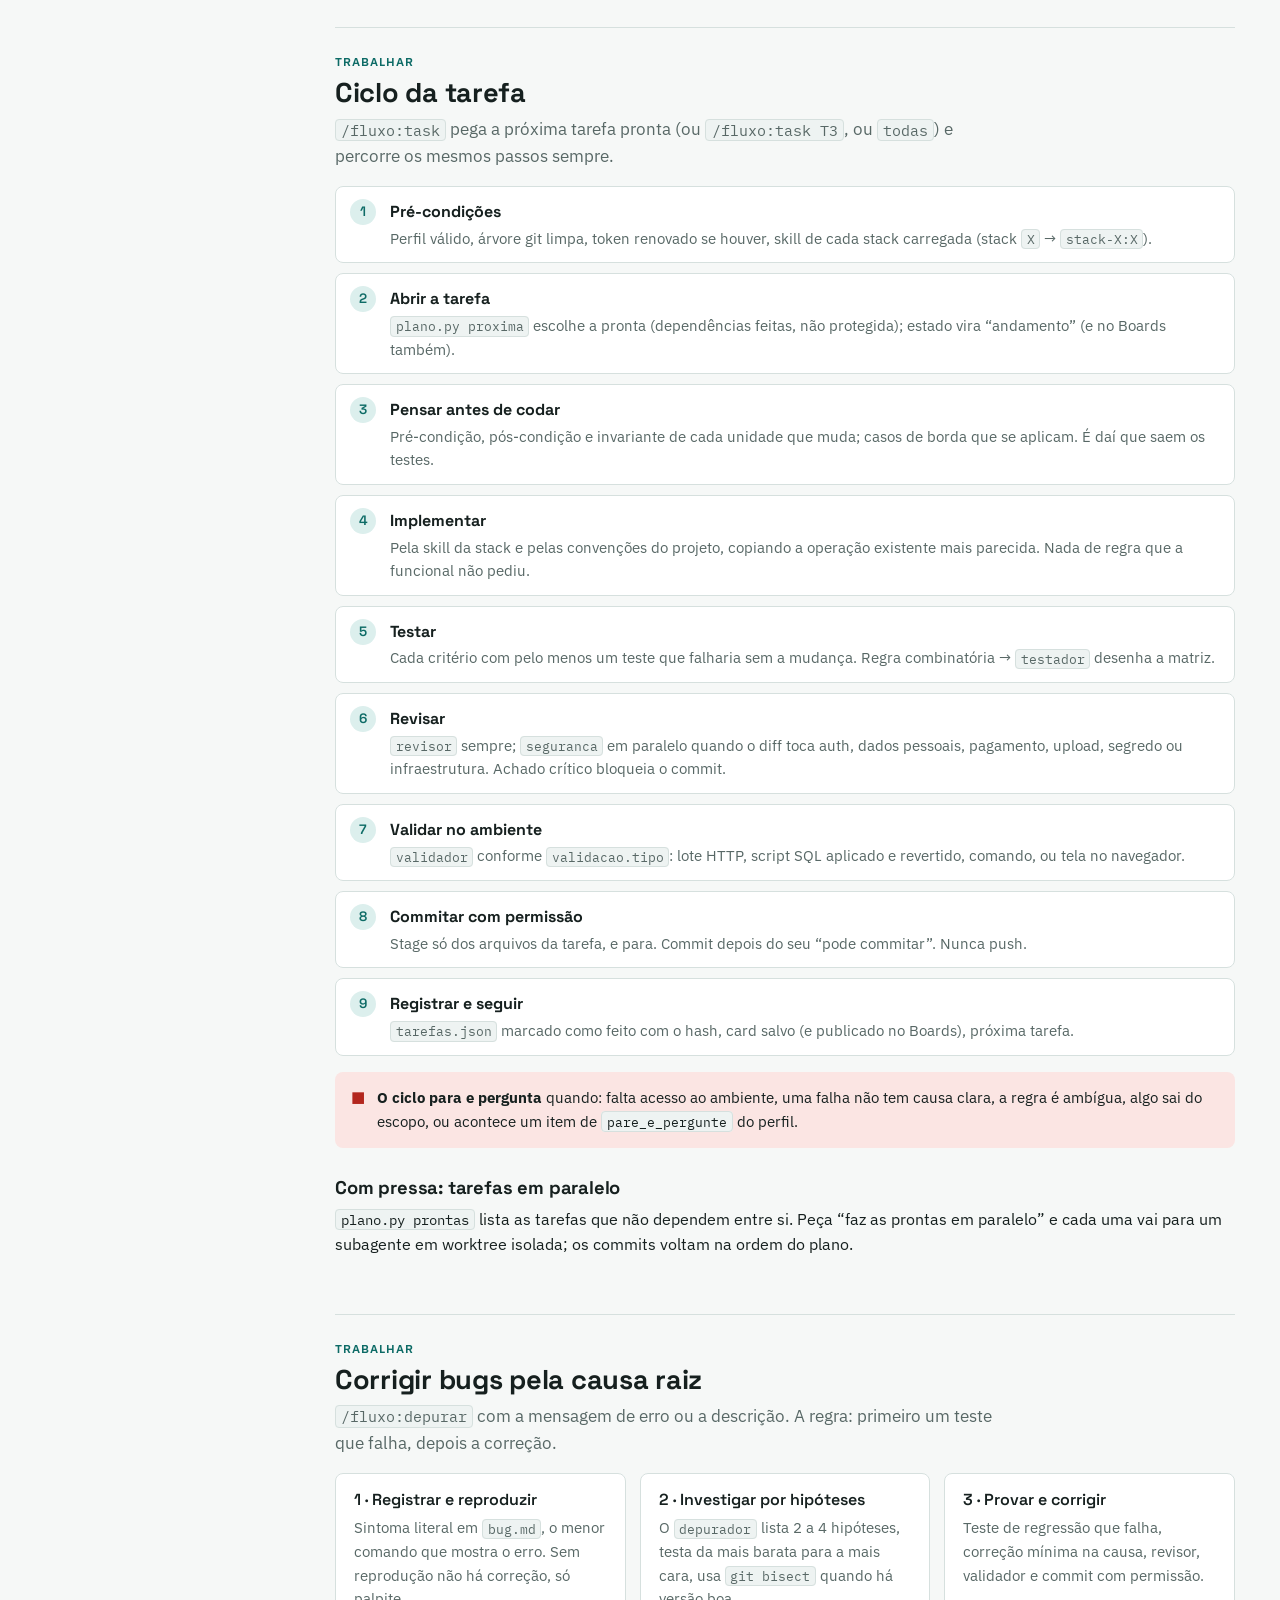
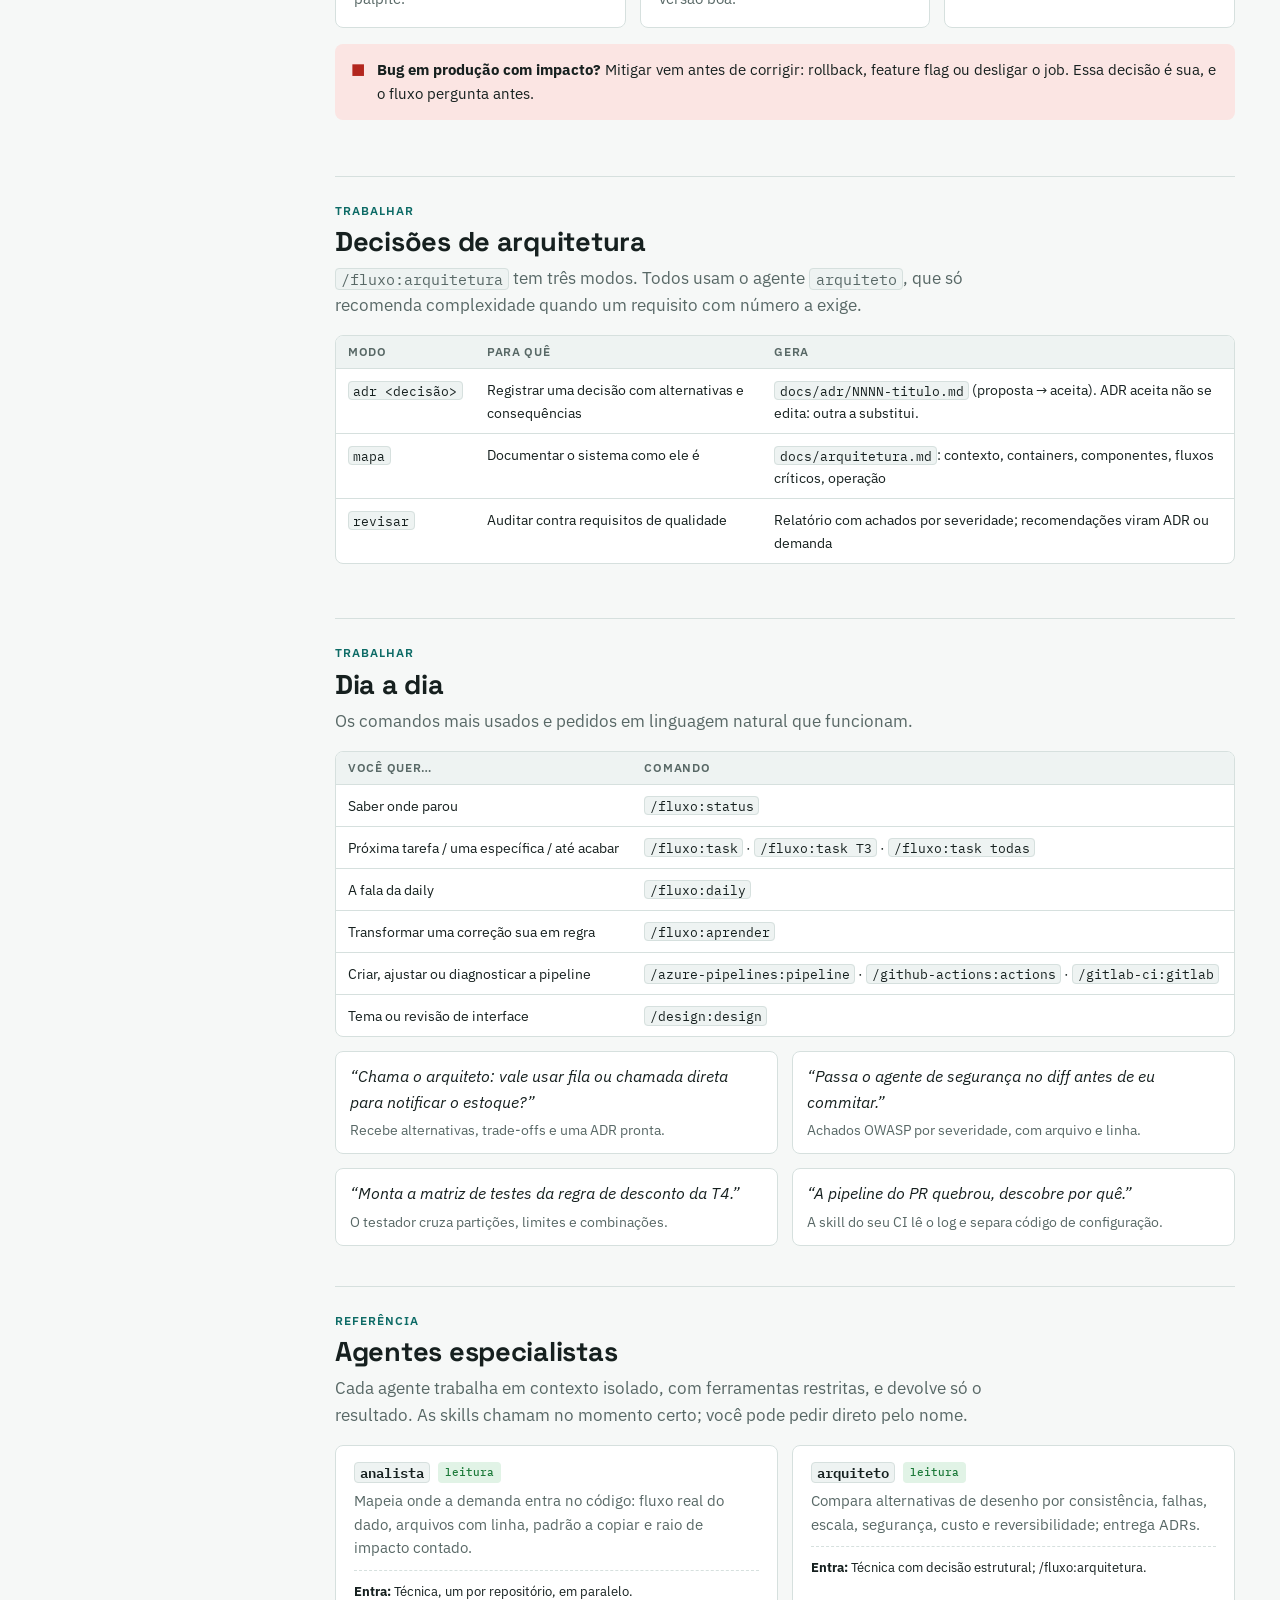
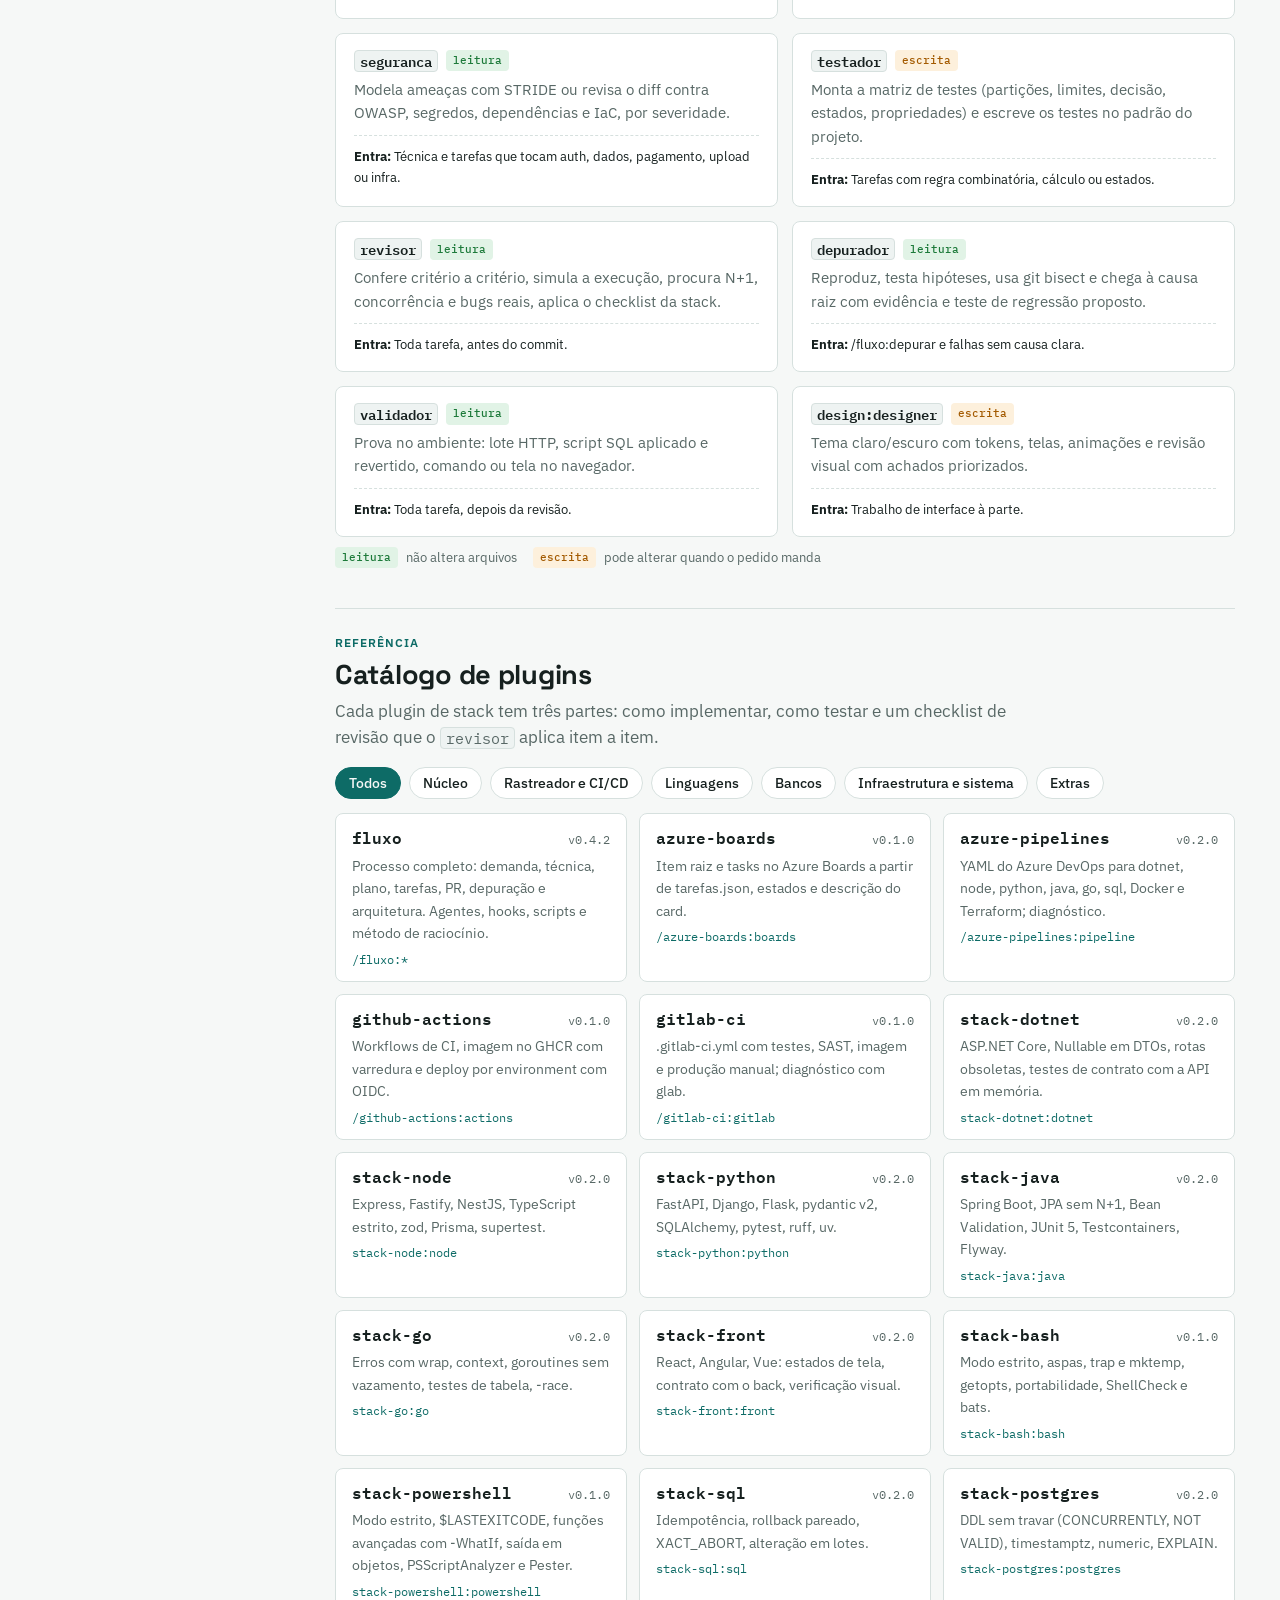
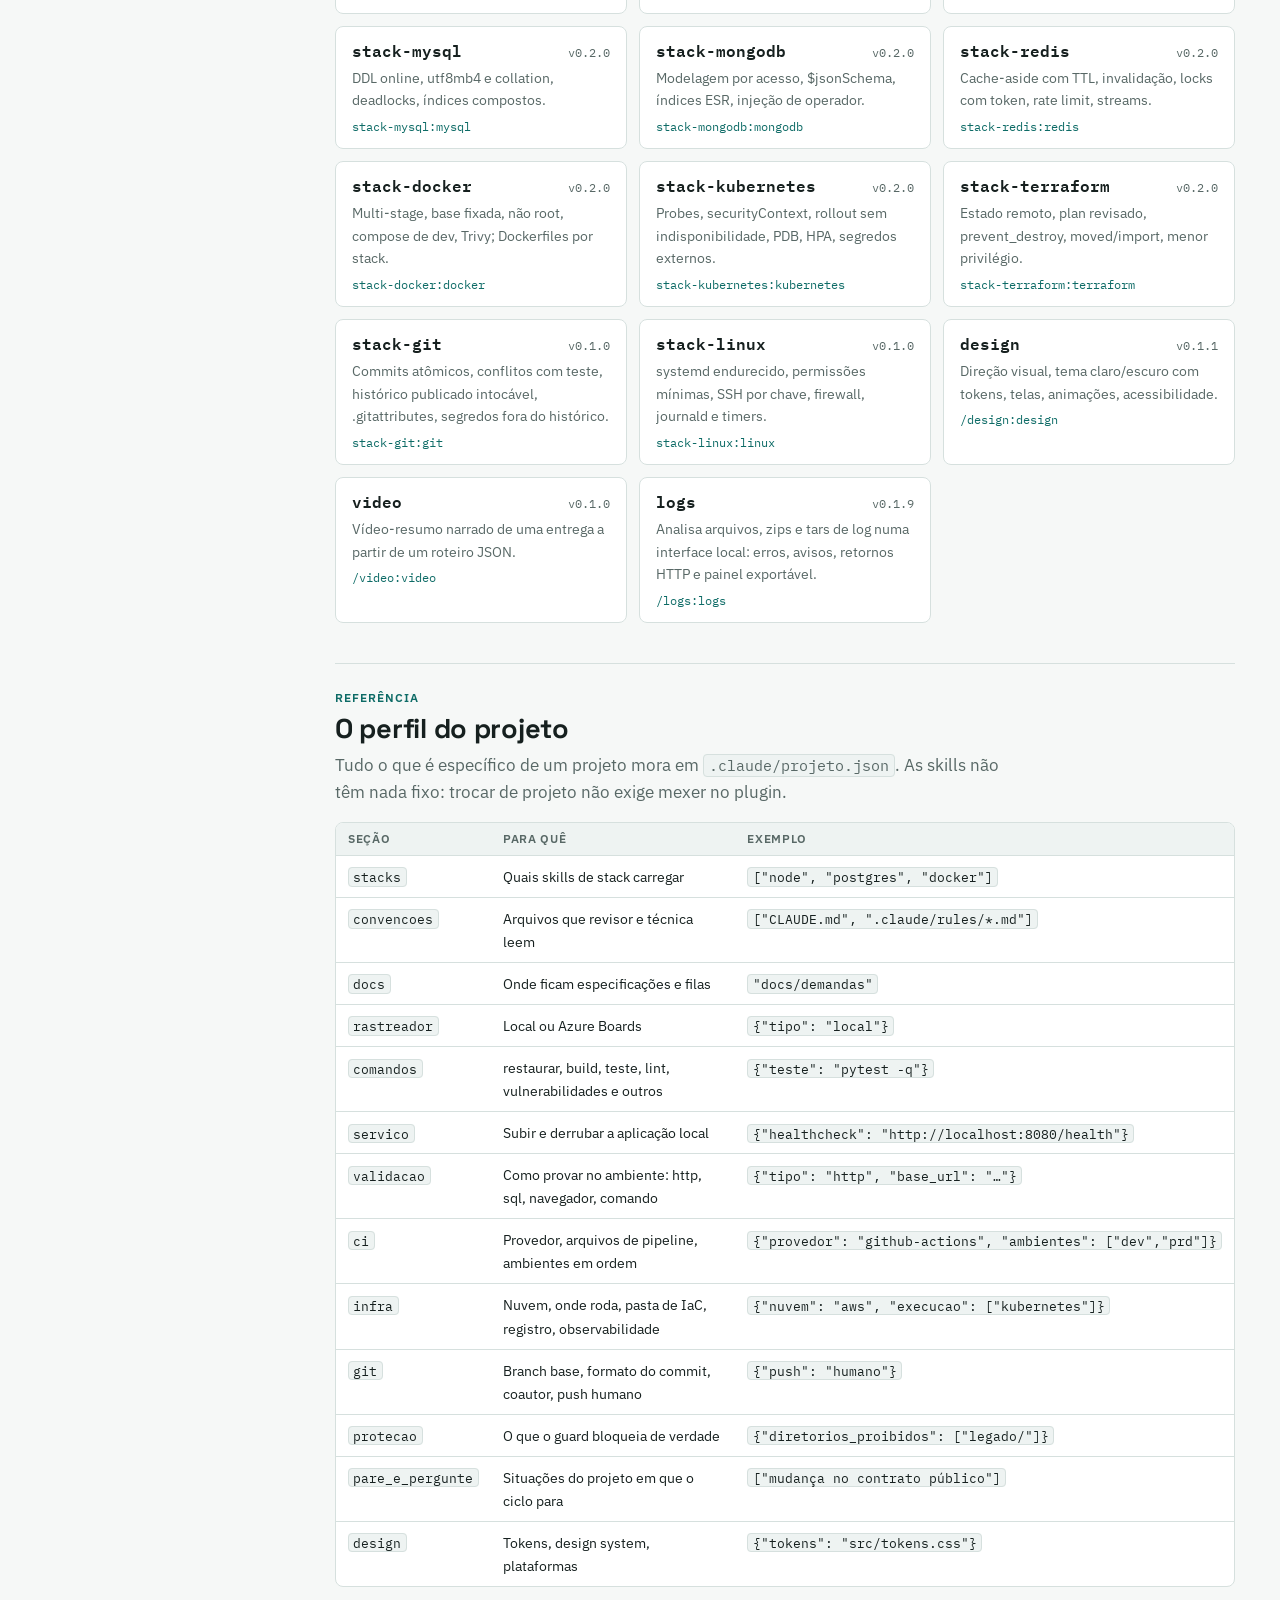
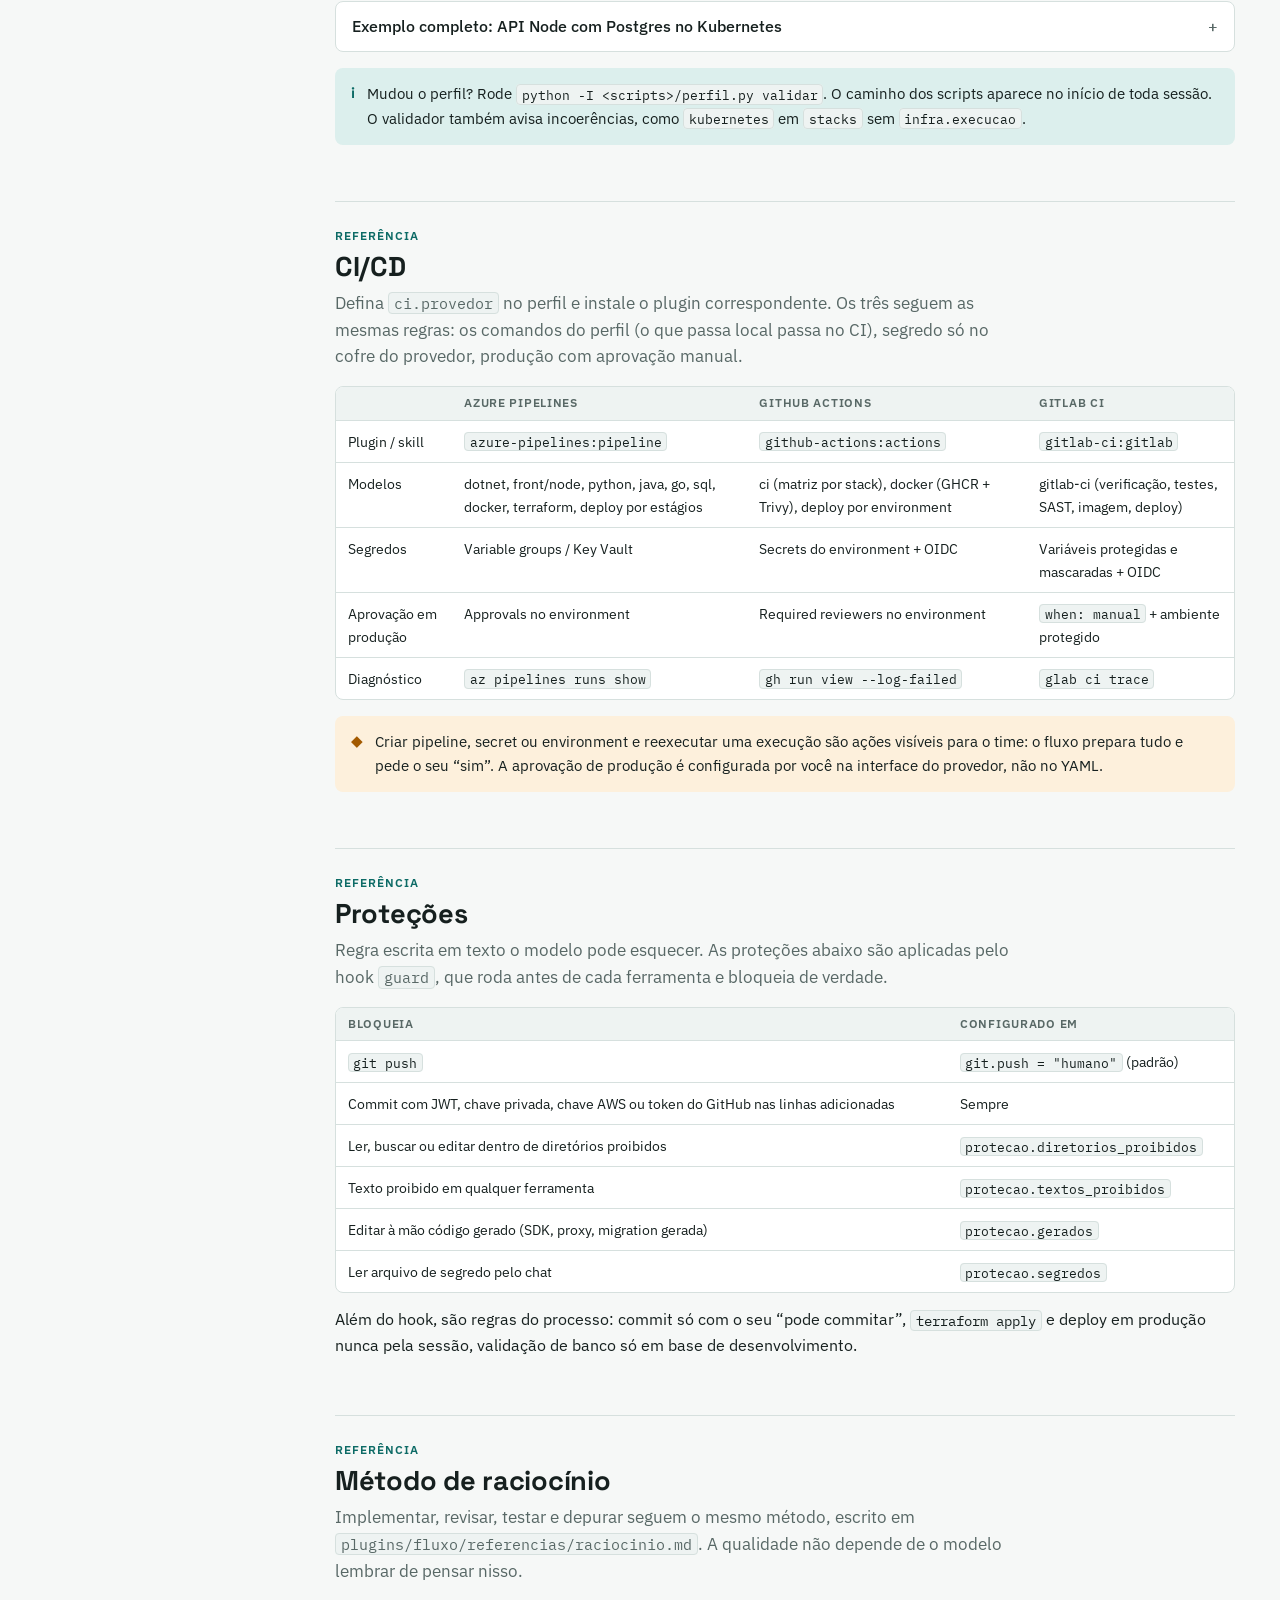
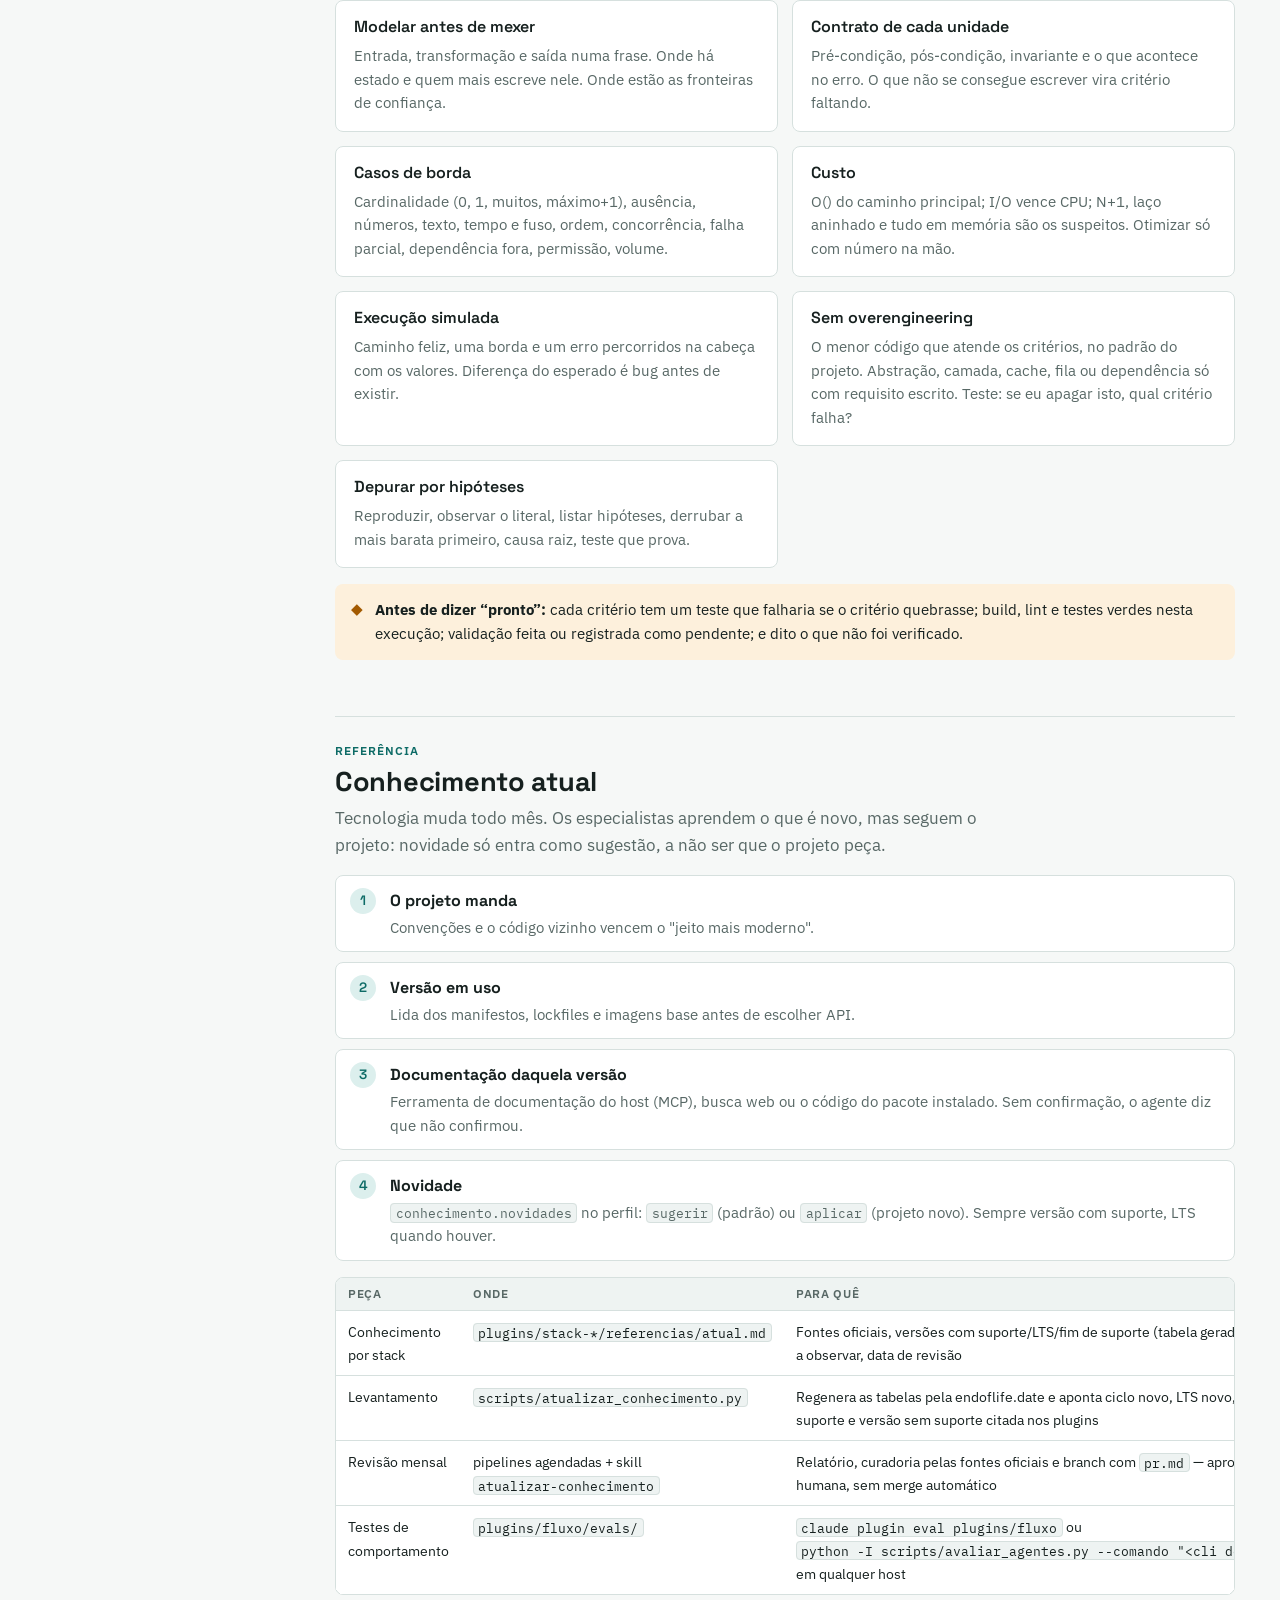
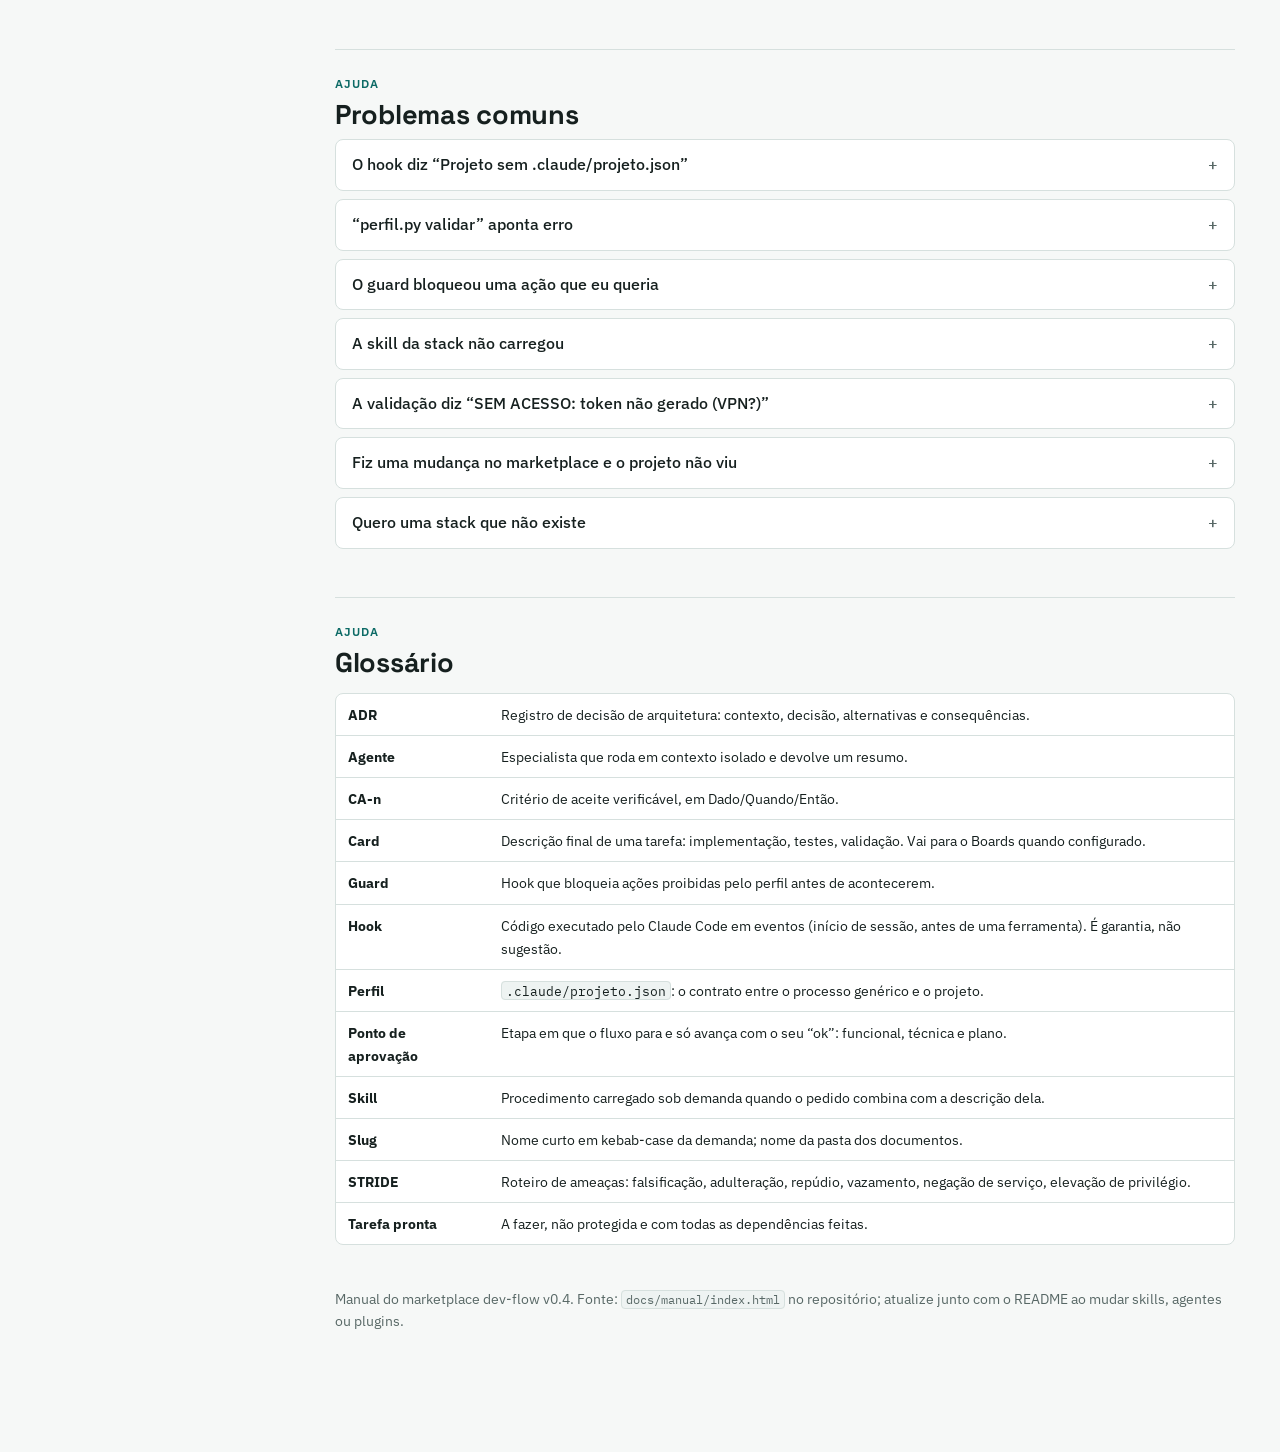
==== commit e6fb8e0f: "Cria a stack powershell: modo estrito e suas armadilhas, -WhatIf, codificação por edição, PSScriptAn" ====
--- a/docs/manual/index.html
+++ b/docs/manual/index.html
@@ -319,9 +319,9 @@
         </div>
         <div class="legend"><span><i class="gate"></i> ponto de aprovação: só avança com o seu “ok”</span><span><code>/fluxo:entregar</code> percorre tudo e para só nas aprovações</span></div>
         <div class="hero-meta">
-          <div><b>22</b>plugins</div>
+          <div><b>26</b>plugins</div>
           <div><b>8</b>agentes especialistas</div>
-          <div><b>17</b>stacks: linguagens, shell, bancos, infra, Git e Linux</div>
+          <div><b>18</b>stacks: linguagens, shell, bancos, infra, Git e Linux</div>
           <div><b>3</b>provedores de CI/CD</div>
         </div>
       </section>
@@ -386,7 +386,7 @@
         <p class="lead">Abra o Claude Code na pasta do projeto (pode estar vazia) e rode <code>/fluxo:iniciar</code>. Ele lê o que dá para ler e pergunta só o que é seu.</p>
         <div class="grid-2">
           <div class="card"><h4>O que ele detecta sozinho</h4>
-            <ul><li>Stacks pelos arquivos: <code>*.csproj</code>, <code>package.json</code>, <code>pyproject.toml</code>, <code>pom.xml</code>, <code>go.mod</code>, <code>Dockerfile</code>, <code>*.tf</code>, manifestos Kubernetes, drivers de banco, scripts <code>*.sh</code>, repositório Git, units systemd e cloud-init.</li>
+            <ul><li>Stacks pelos arquivos: <code>*.csproj</code>, <code>package.json</code>, <code>pyproject.toml</code>, <code>pom.xml</code>, <code>go.mod</code>, <code>Dockerfile</code>, <code>*.tf</code>, manifestos Kubernetes, drivers de banco, scripts <code>*.sh</code> e <code>*.ps1</code>, repositório Git, units systemd e cloud-init.</li>
             <li>Comandos de build, teste, lint e vulnerabilidades.</li>
             <li>Provedor de CI pelos arquivos de pipeline.</li>
             <li>Nuvem e onde a aplicação roda.</li>
@@ -674,7 +674,7 @@
 (function () {
   "use strict";
   var PLUGINS = [
-    { n: "fluxo", v: "0.4.1", c: "nucleo", d: "Processo completo: demanda, técnica, plano, tarefas, PR, depuração e arquitetura. Agentes, hooks, scripts e método de raciocínio.", s: "/fluxo:*" },
+    { n: "fluxo", v: "0.4.2", c: "nucleo", d: "Processo completo: demanda, técnica, plano, tarefas, PR, depuração e arquitetura. Agentes, hooks, scripts e método de raciocínio.", s: "/fluxo:*" },
     { n: "azure-boards", v: "0.1.0", c: "ci", d: "Item raiz e tasks no Azure Boards a partir de tarefas.json, estados e descrição do card.", s: "/azure-boards:boards" },
     { n: "azure-pipelines", v: "0.2.0", c: "ci", d: "YAML do Azure DevOps para dotnet, node, python, java, go, sql, Docker e Terraform; diagnóstico.", s: "/azure-pipelines:pipeline" },
     { n: "github-actions", v: "0.1.0", c: "ci", d: "Workflows de CI, imagem no GHCR com varredura e deploy por environment com OIDC.", s: "/github-actions:actions" },
@@ -686,6 +686,7 @@
     { n: "stack-go", v: "0.2.0", c: "linguagem", k: "go", r: "Go", d: "Erros com wrap, context, goroutines sem vazamento, testes de tabela, -race.", s: "stack-go:go" },
     { n: "stack-front", v: "0.2.0", c: "linguagem", k: "front", r: "Front-end", d: "React, Angular, Vue: estados de tela, contrato com o back, verificação visual.", s: "stack-front:front" },
     { n: "stack-bash", v: "0.1.0", c: "linguagem", k: "bash", r: "Bash / sh", d: "Modo estrito, aspas, trap e mktemp, getopts, portabilidade, ShellCheck e bats.", s: "stack-bash:bash" },
+    { n: "stack-powershell", v: "0.1.0", c: "linguagem", k: "powershell", r: "PowerShell", d: "Modo estrito, $LASTEXITCODE, funções avançadas com -WhatIf, saída em objetos, PSScriptAnalyzer e Pester.", s: "stack-powershell:powershell" },
     { n: "stack-sql", v: "0.2.0", c: "banco", k: "sql", r: "SQL Server", d: "Idempotência, rollback pareado, XACT_ABORT, alteração em lotes.", s: "stack-sql:sql" },
     { n: "stack-postgres", v: "0.2.0", c: "banco", k: "postgres", r: "PostgreSQL", d: "DDL sem travar (CONCURRENTLY, NOT VALID), timestamptz, numeric, EXPLAIN.", s: "stack-postgres:postgres" },
     { n: "stack-mysql", v: "0.2.0", c: "banco", k: "mysql", r: "MySQL / MariaDB", d: "DDL online, utf8mb4 e collation, deadlocks, índices compostos.", s: "stack-mysql:mysql" },
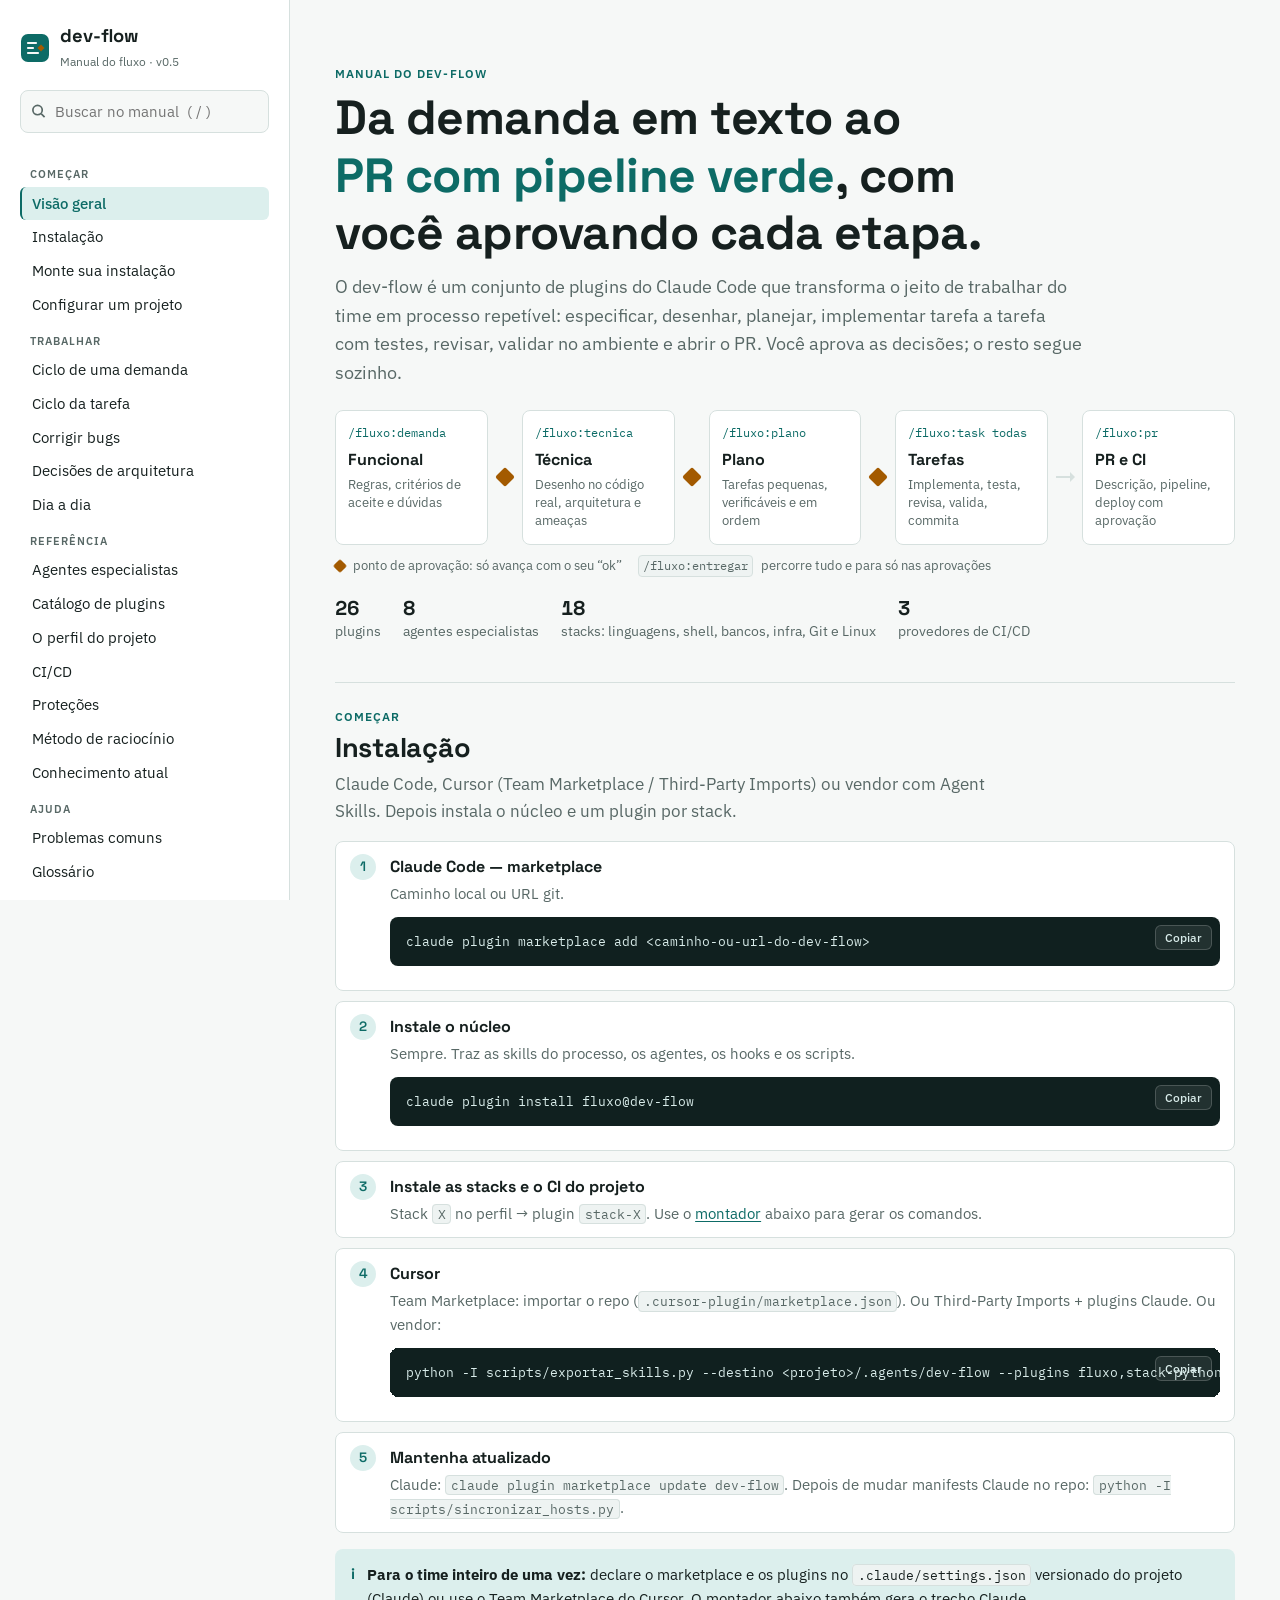
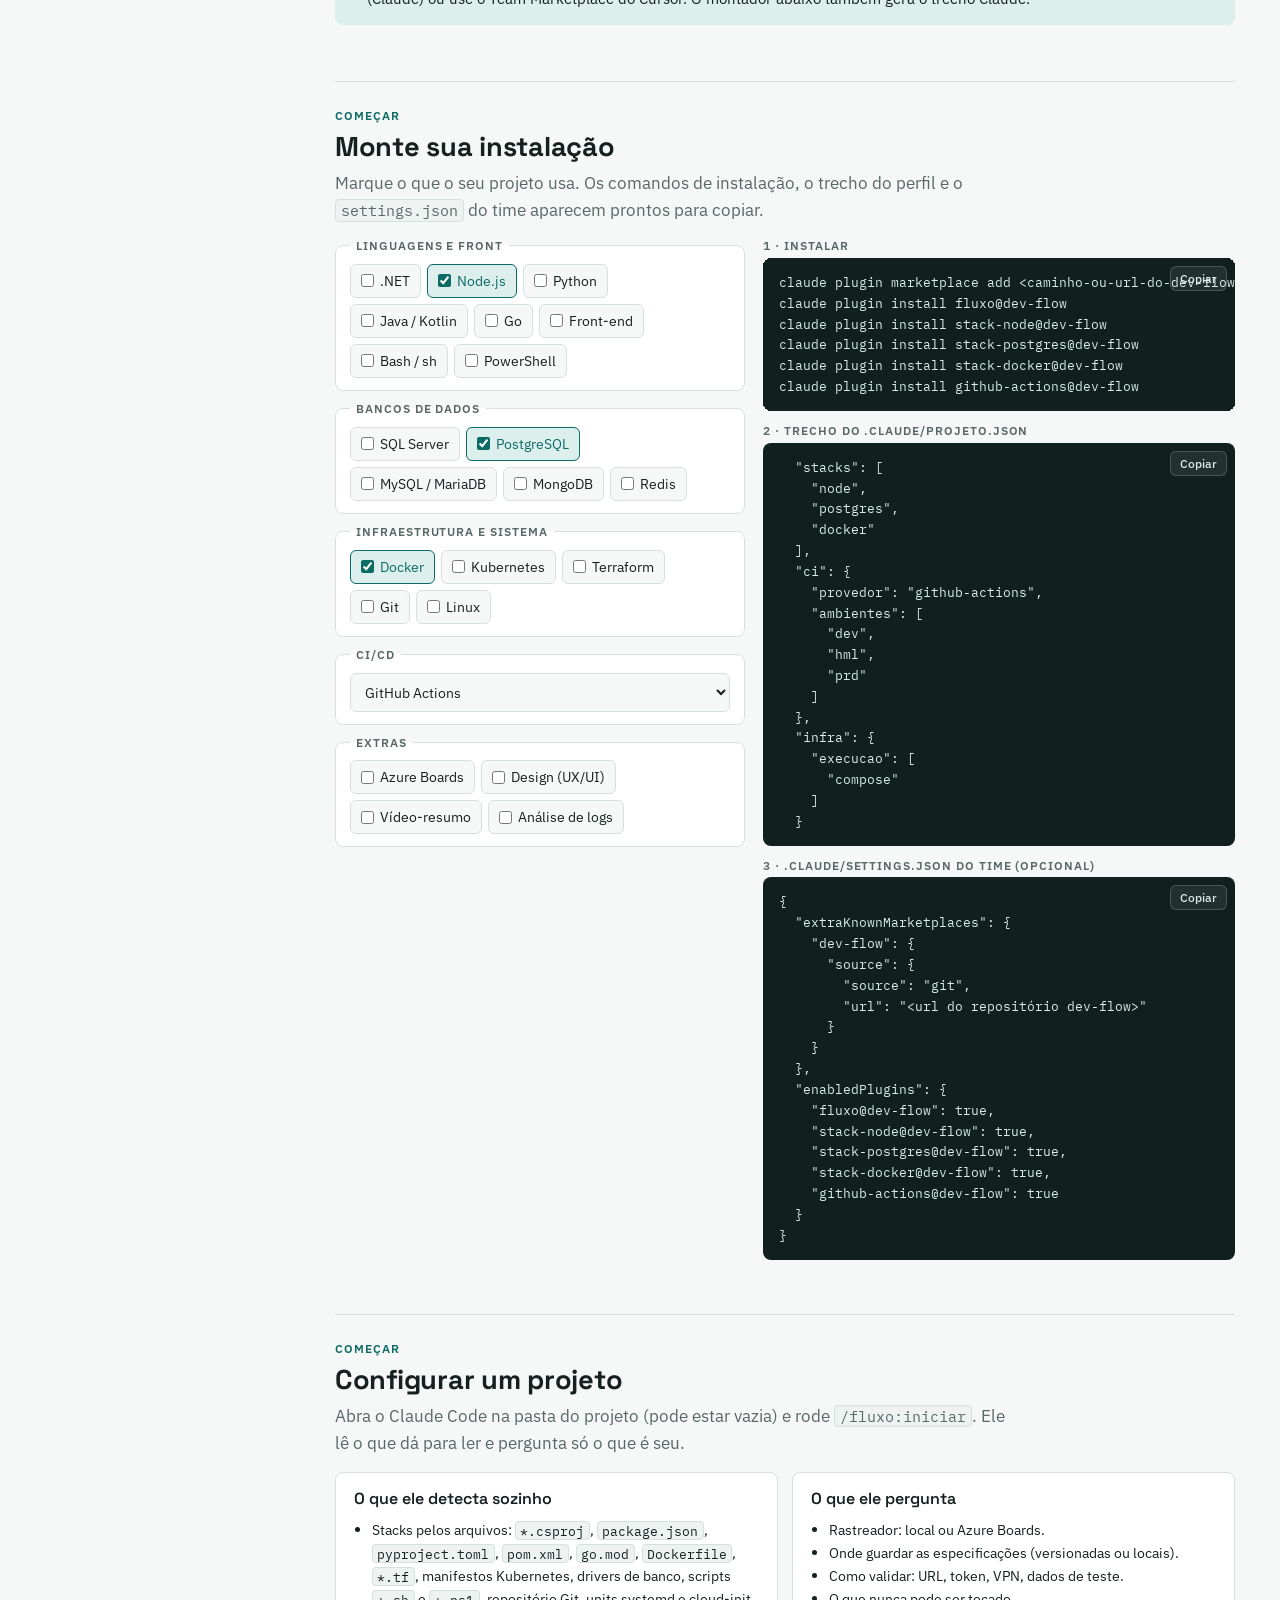
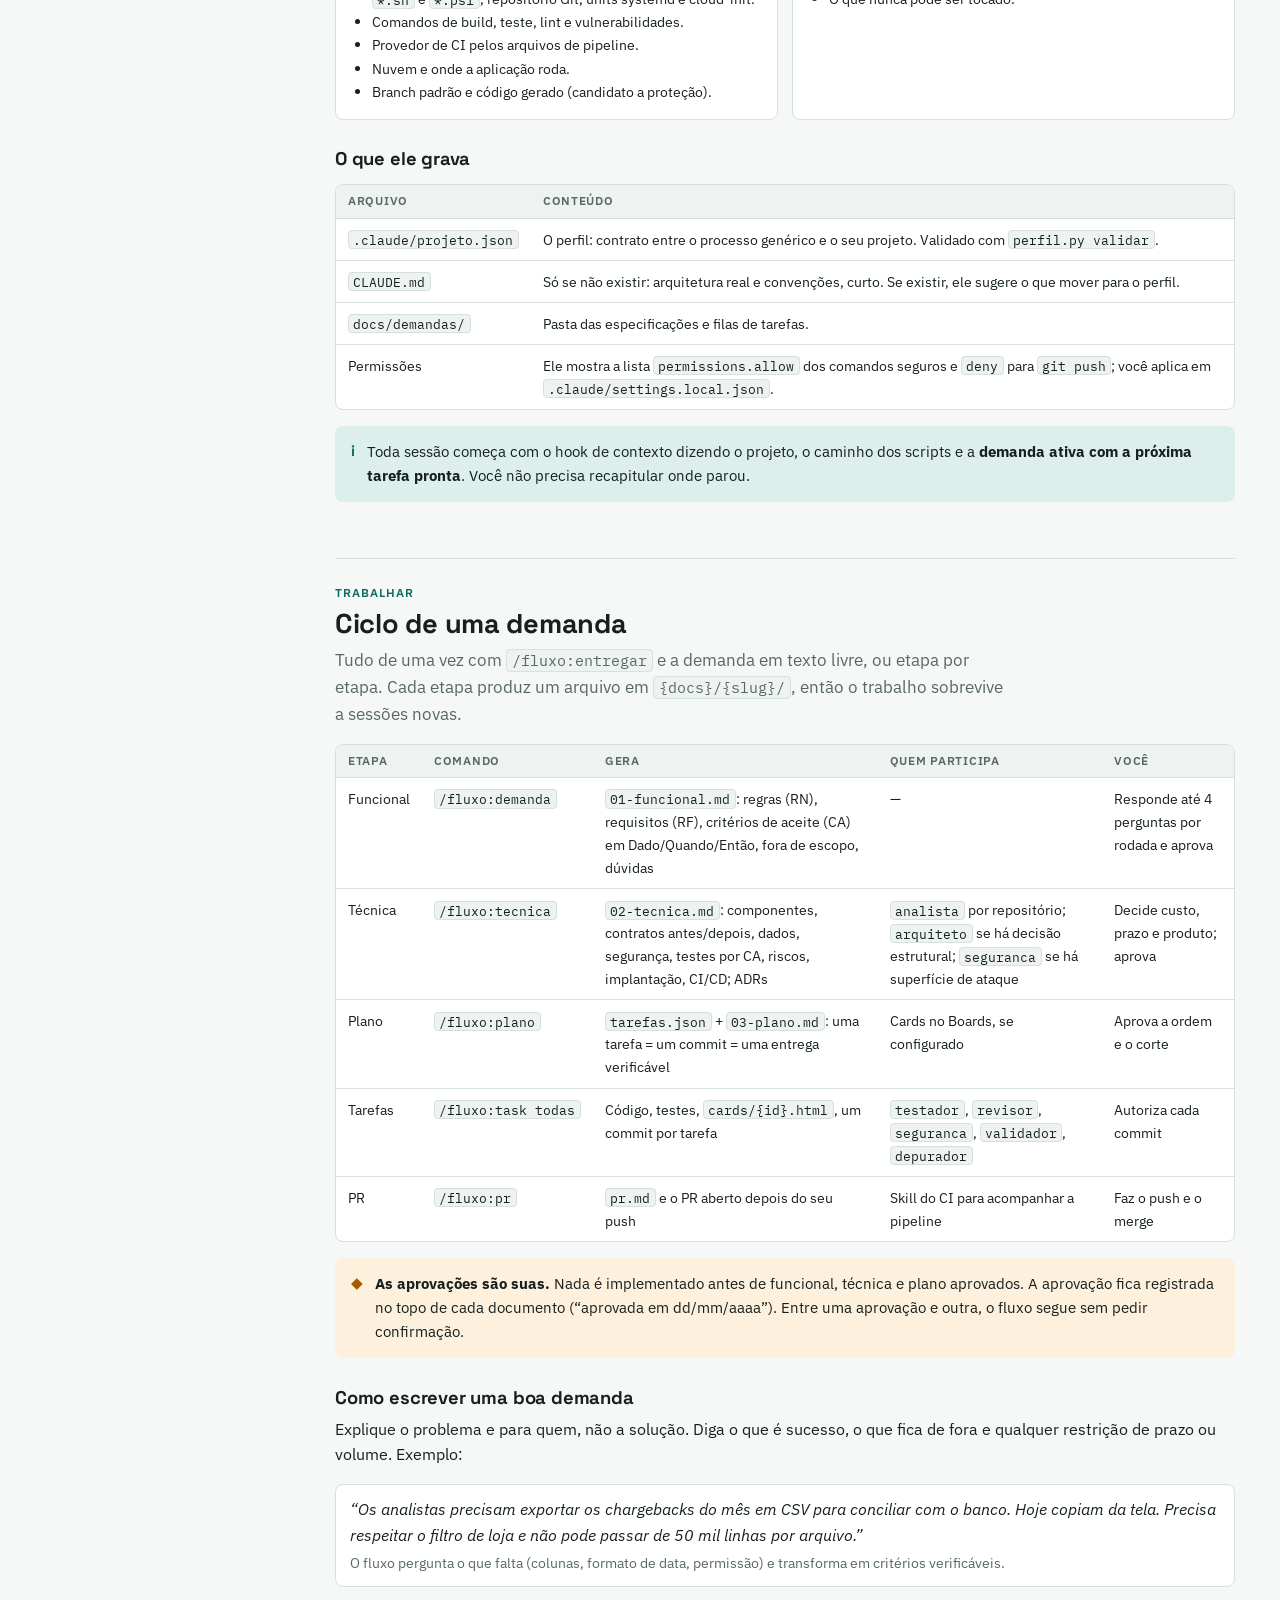
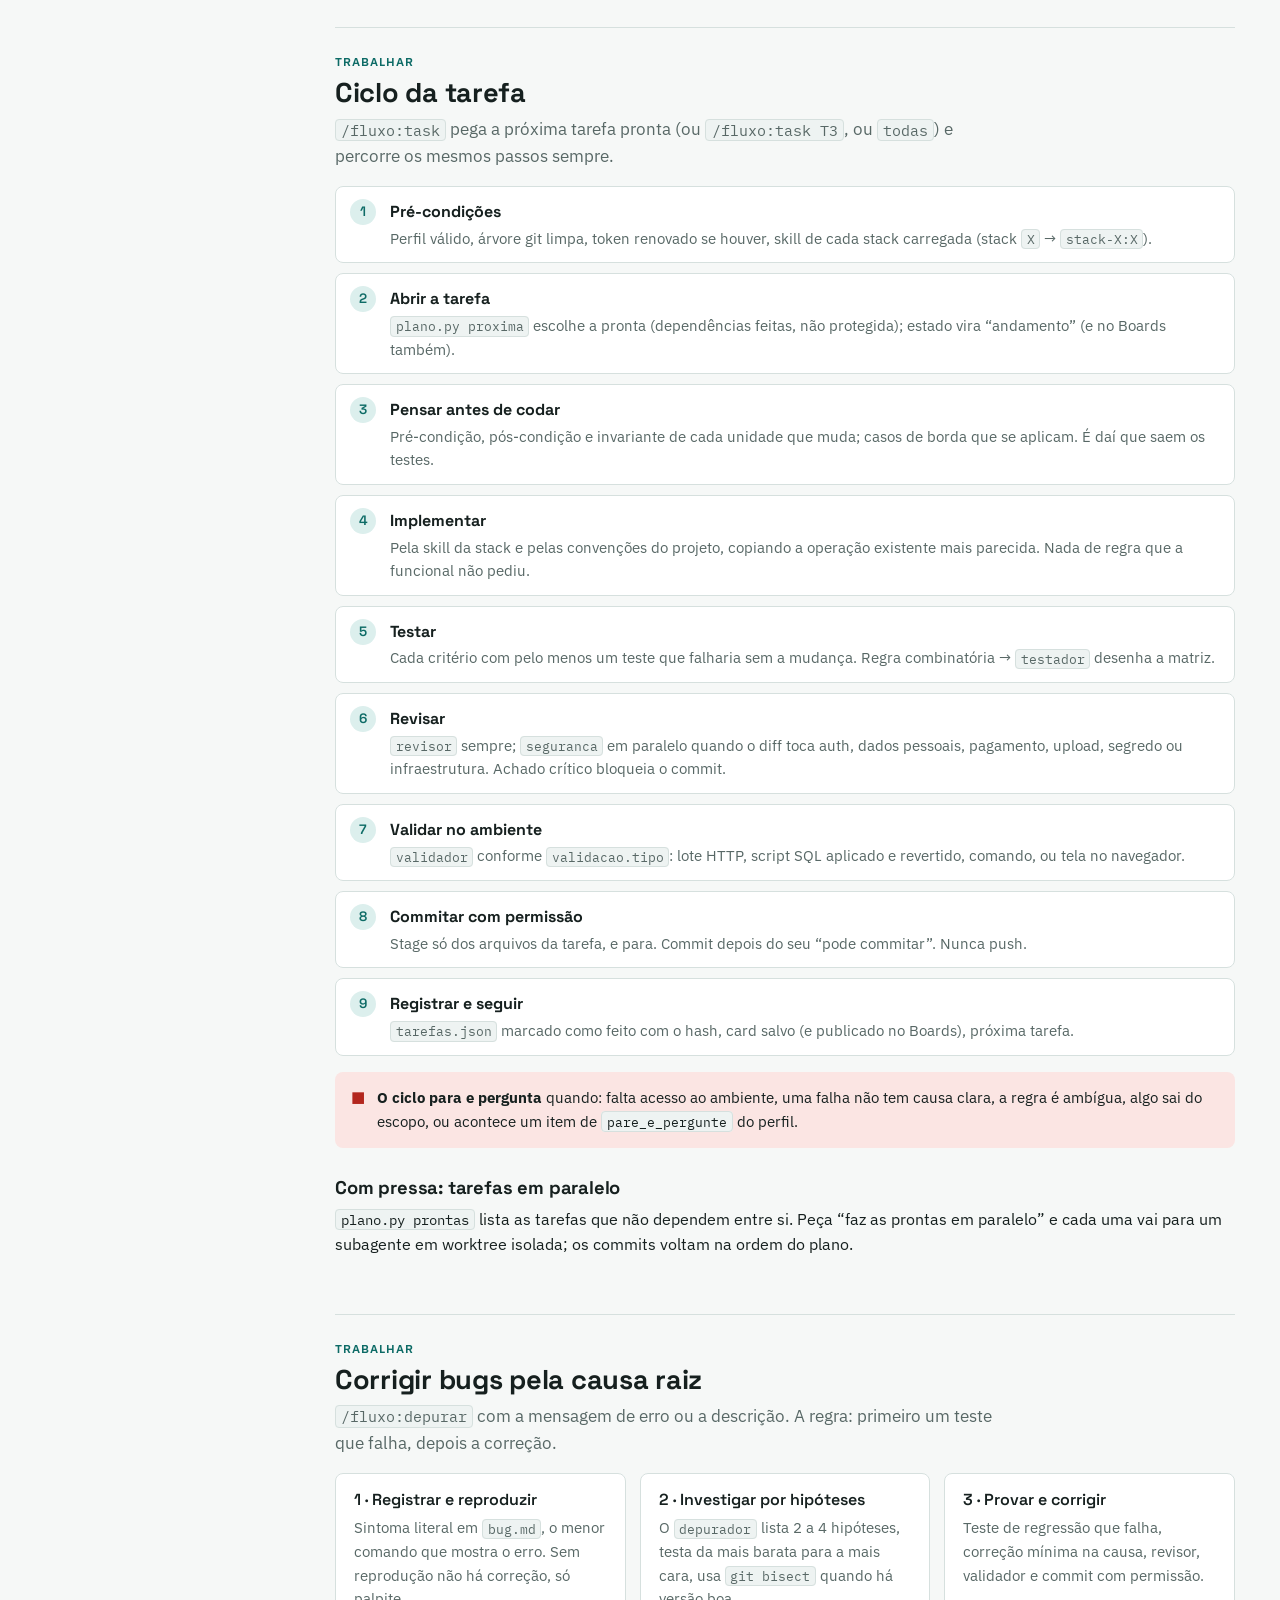
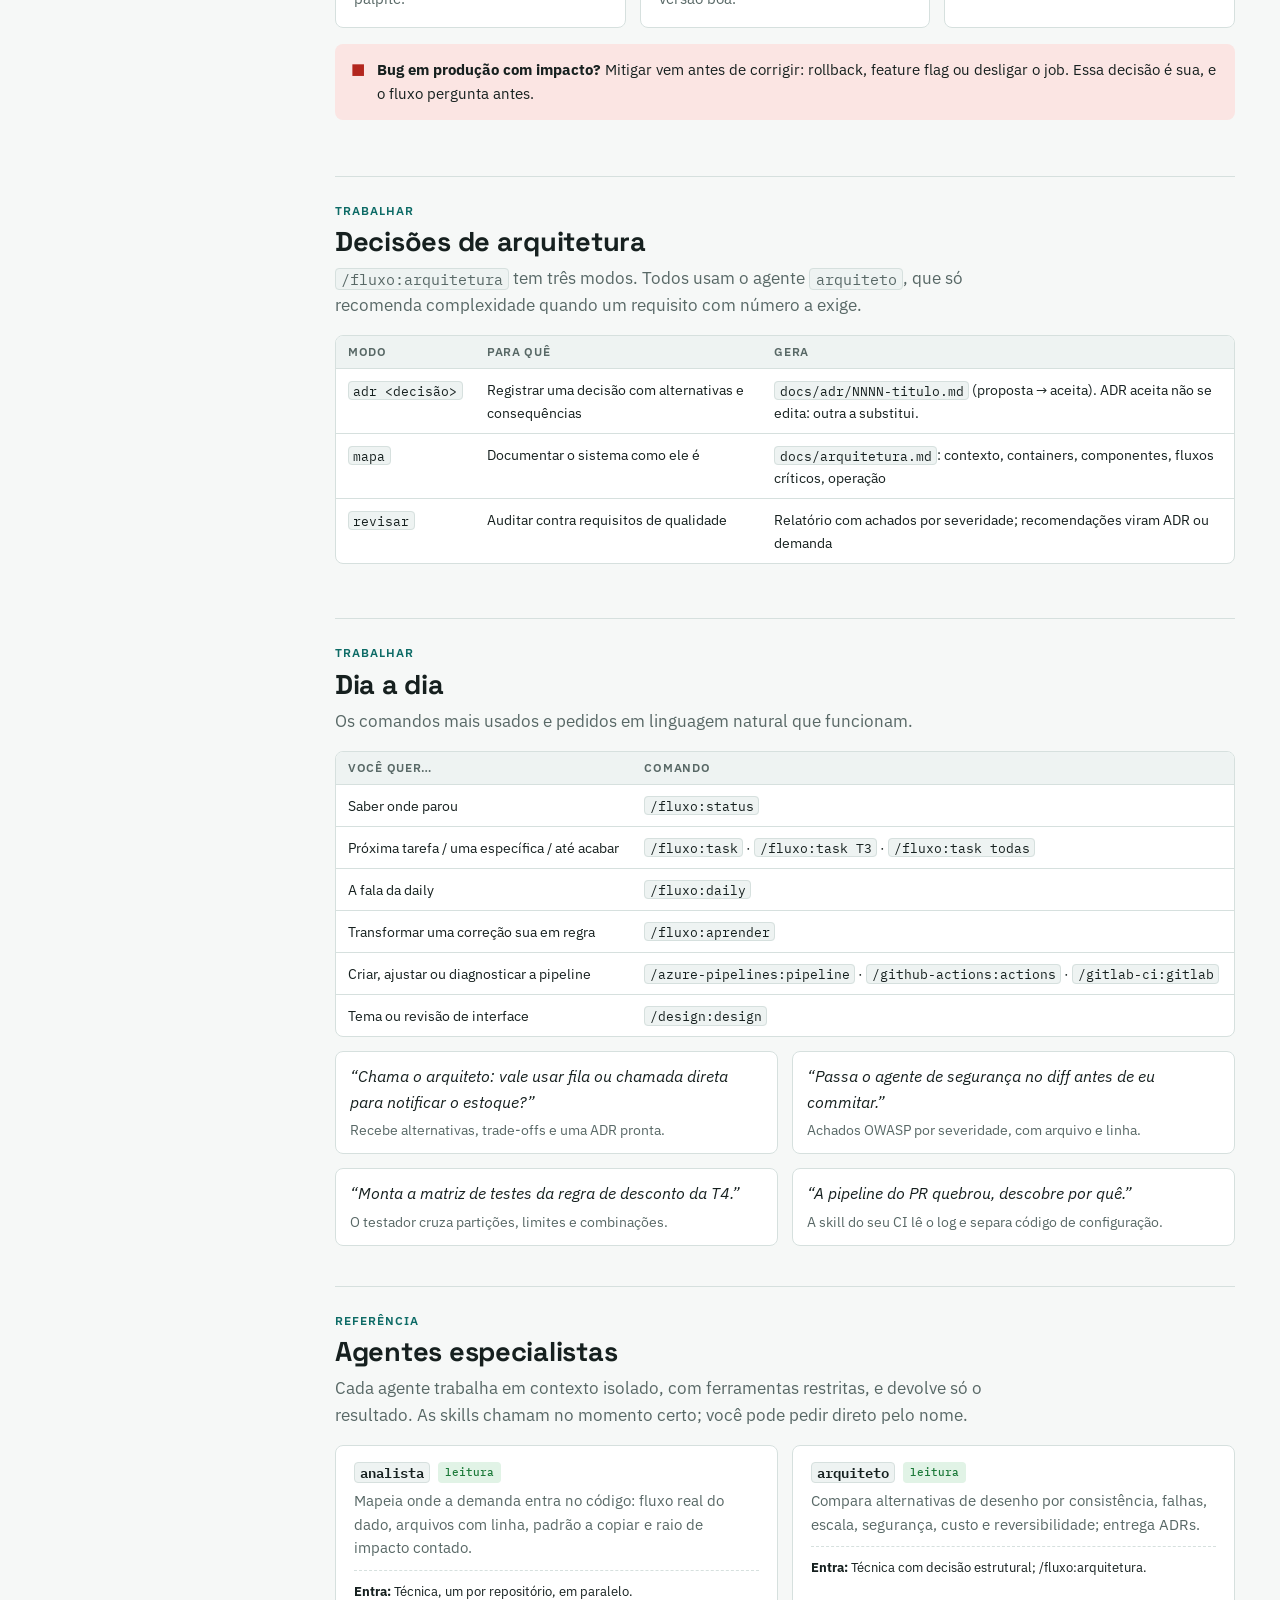
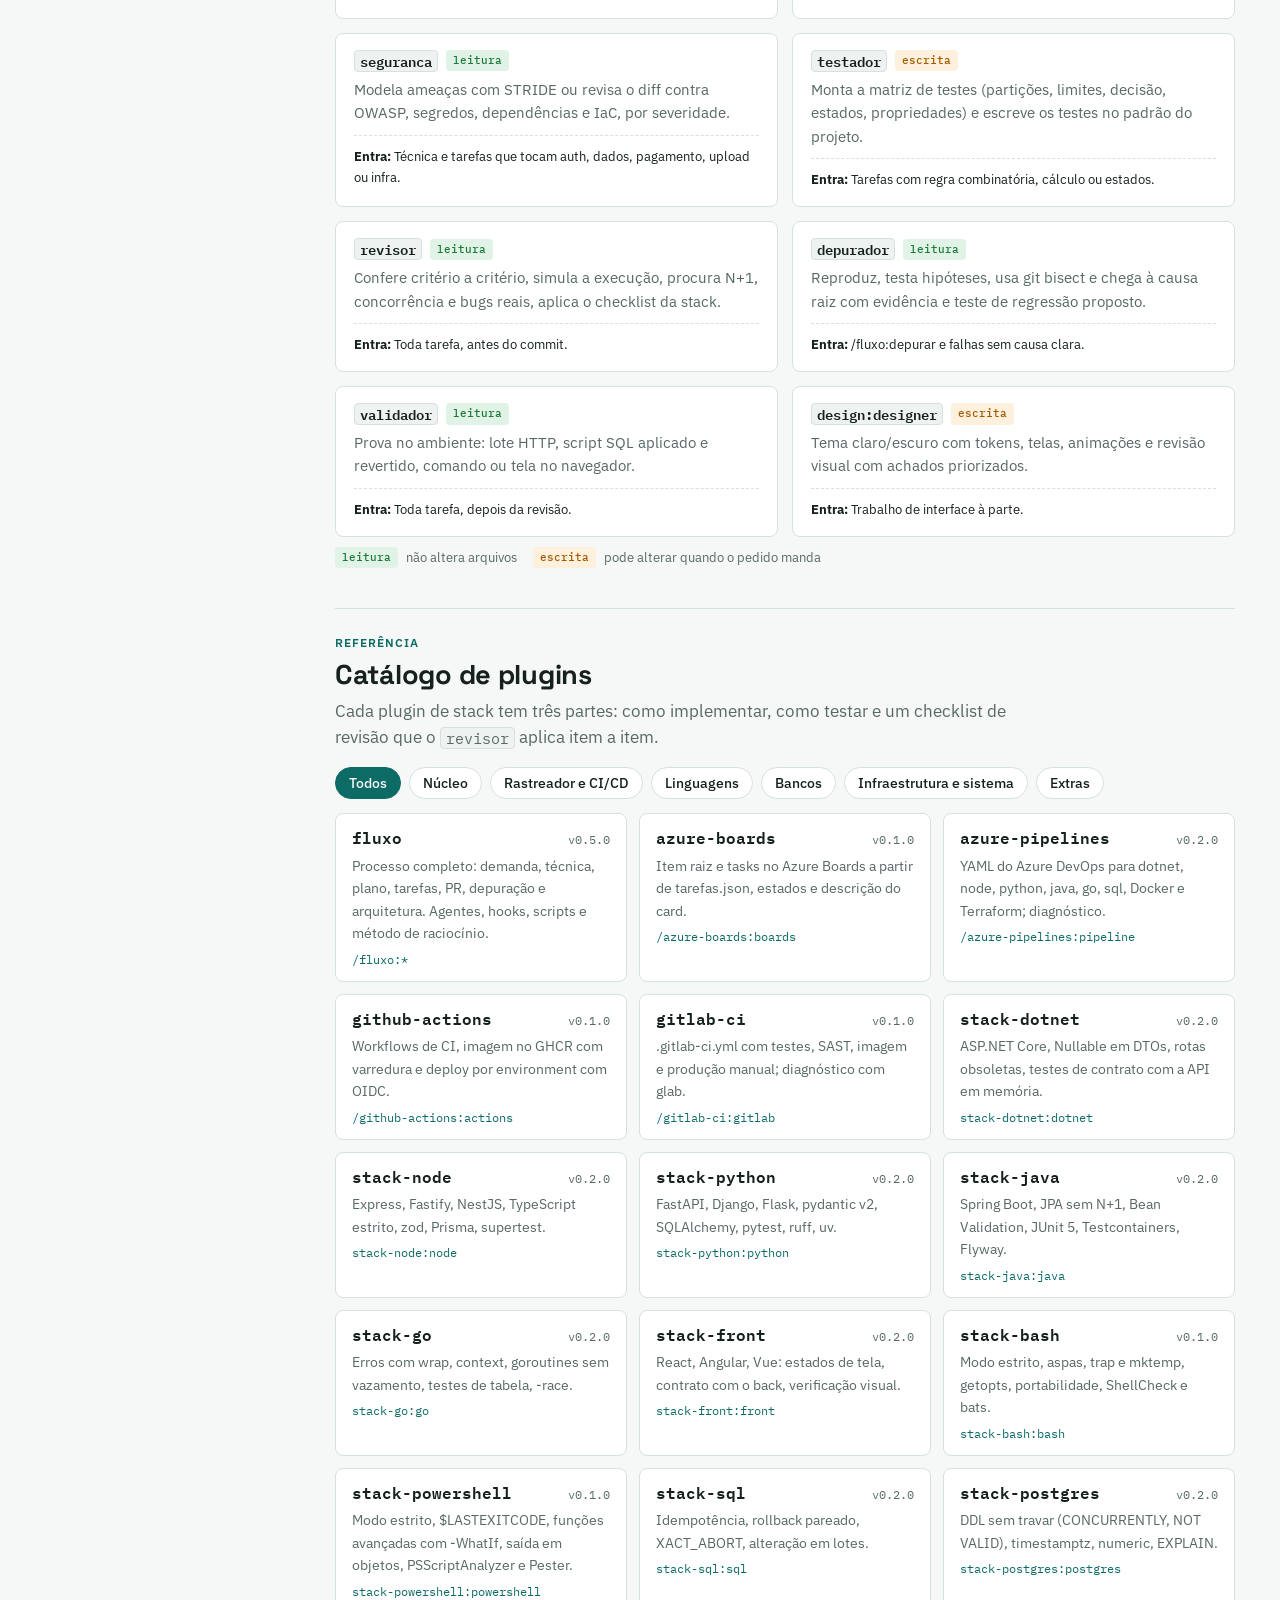
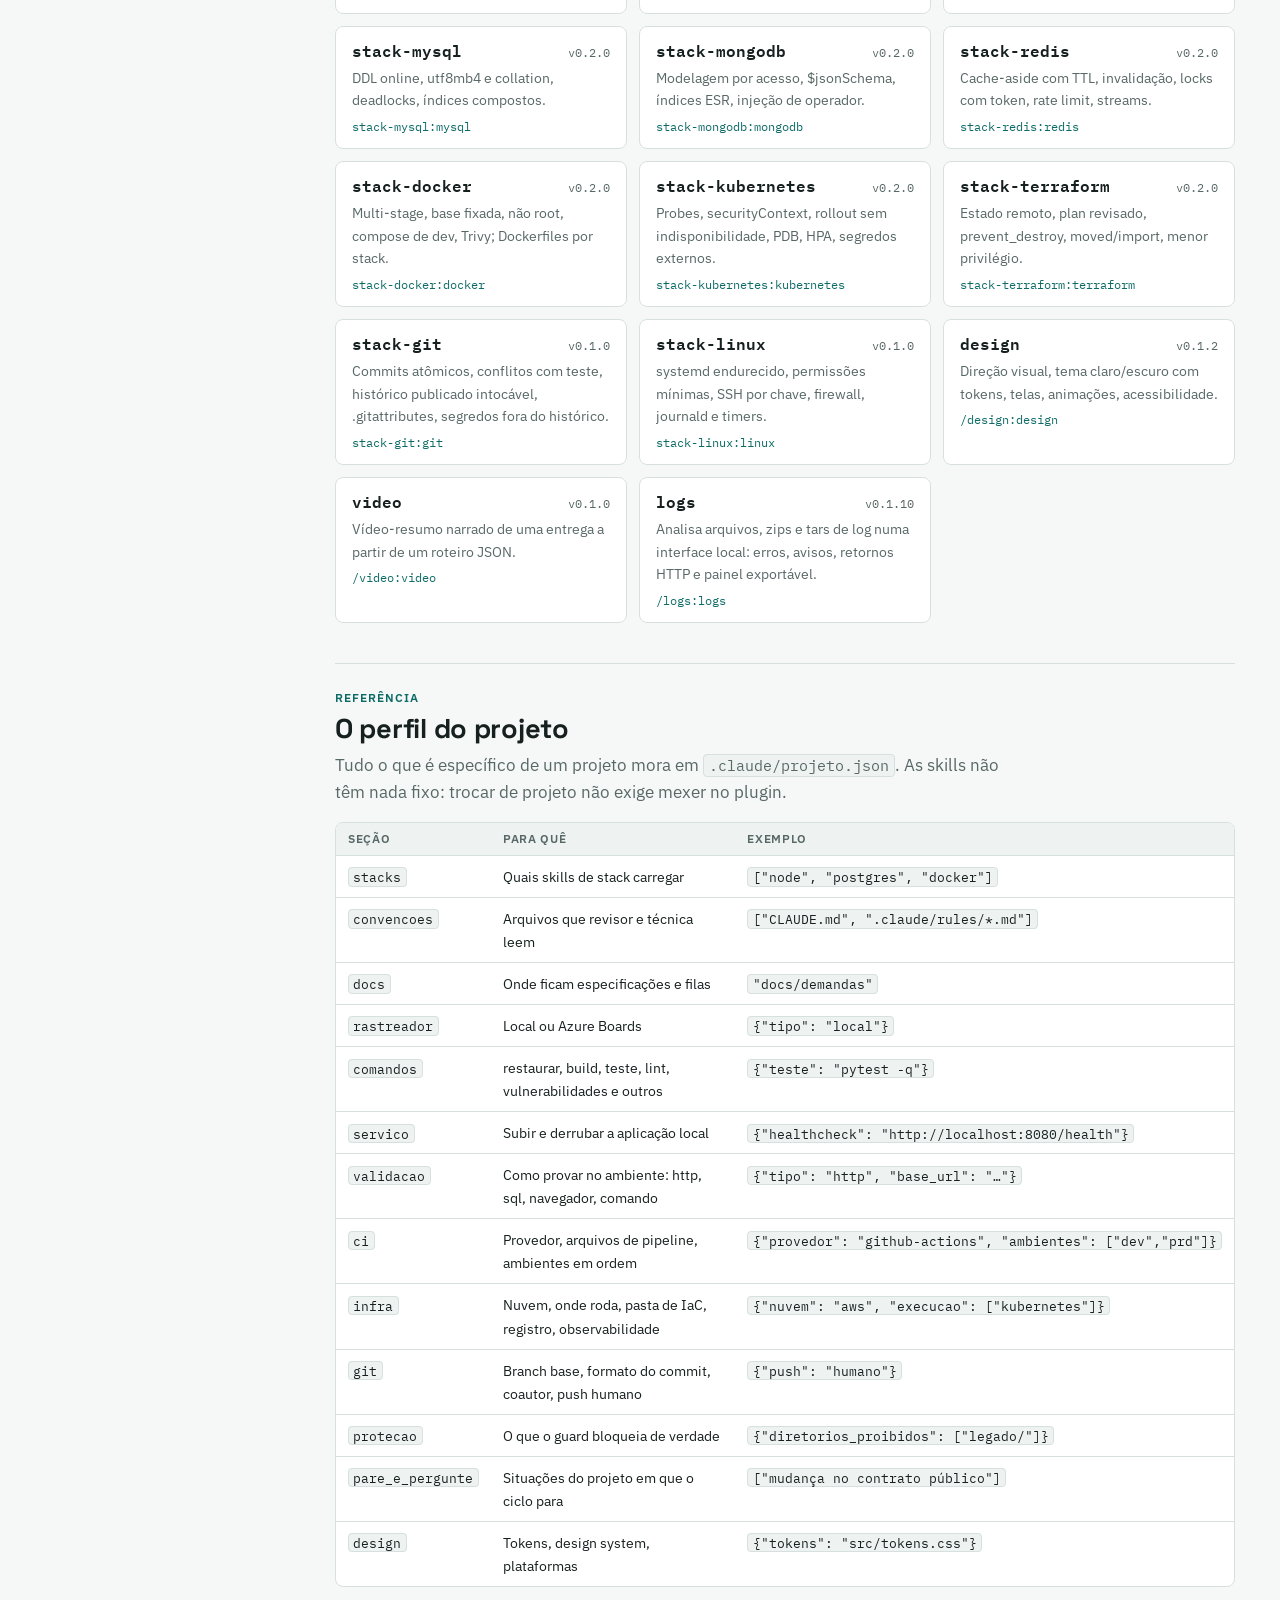
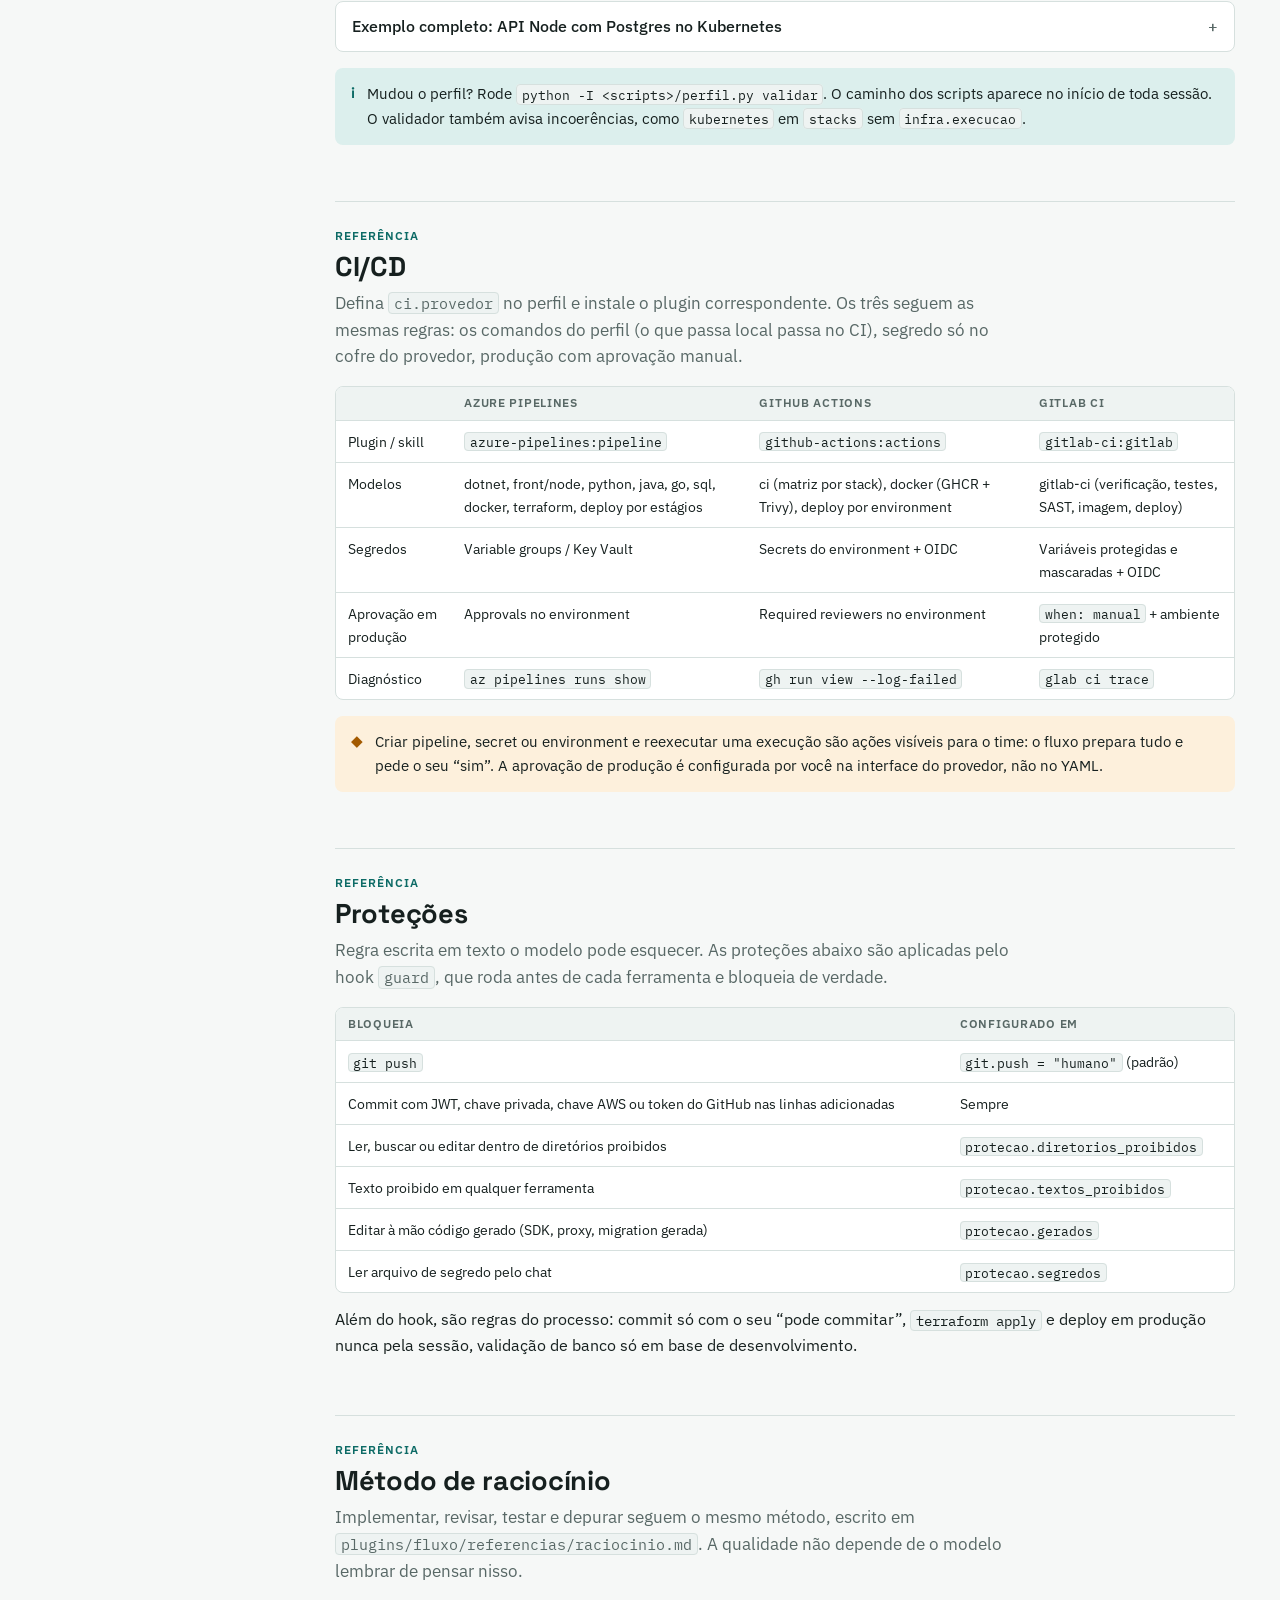
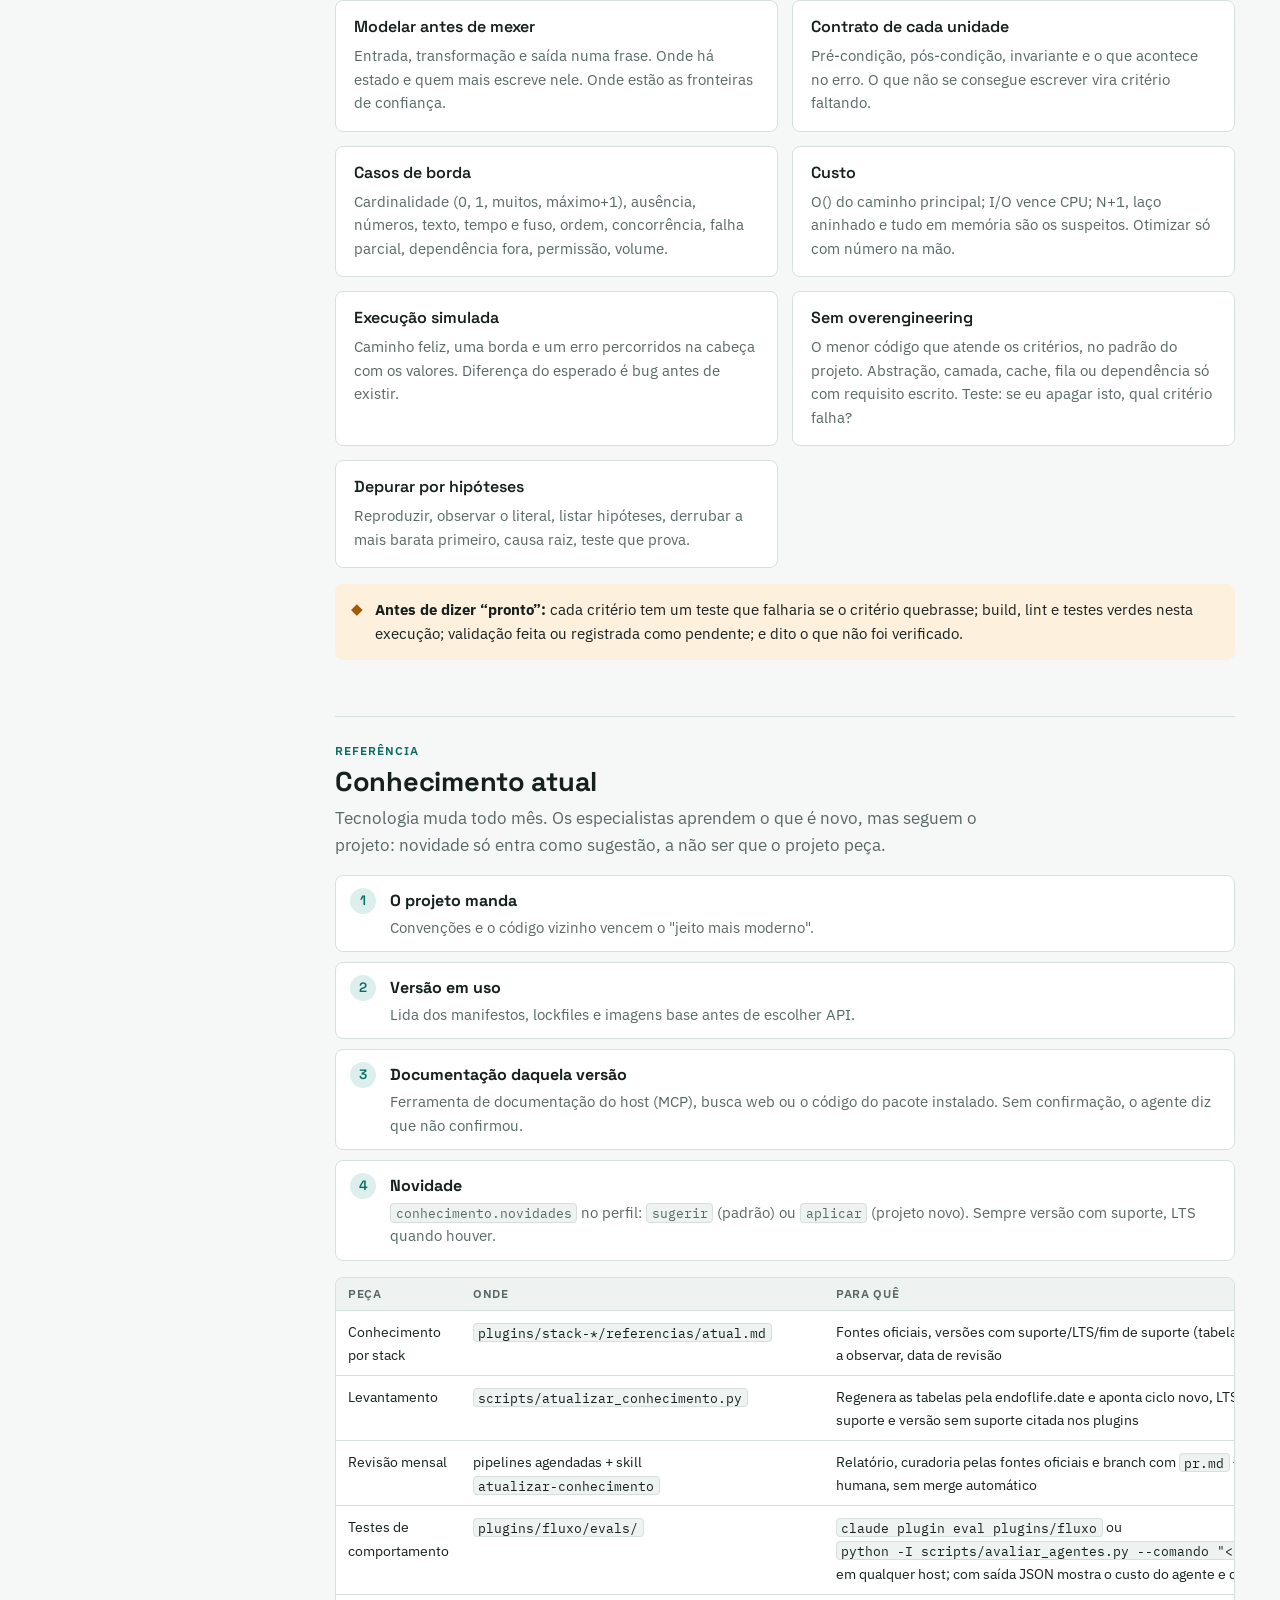
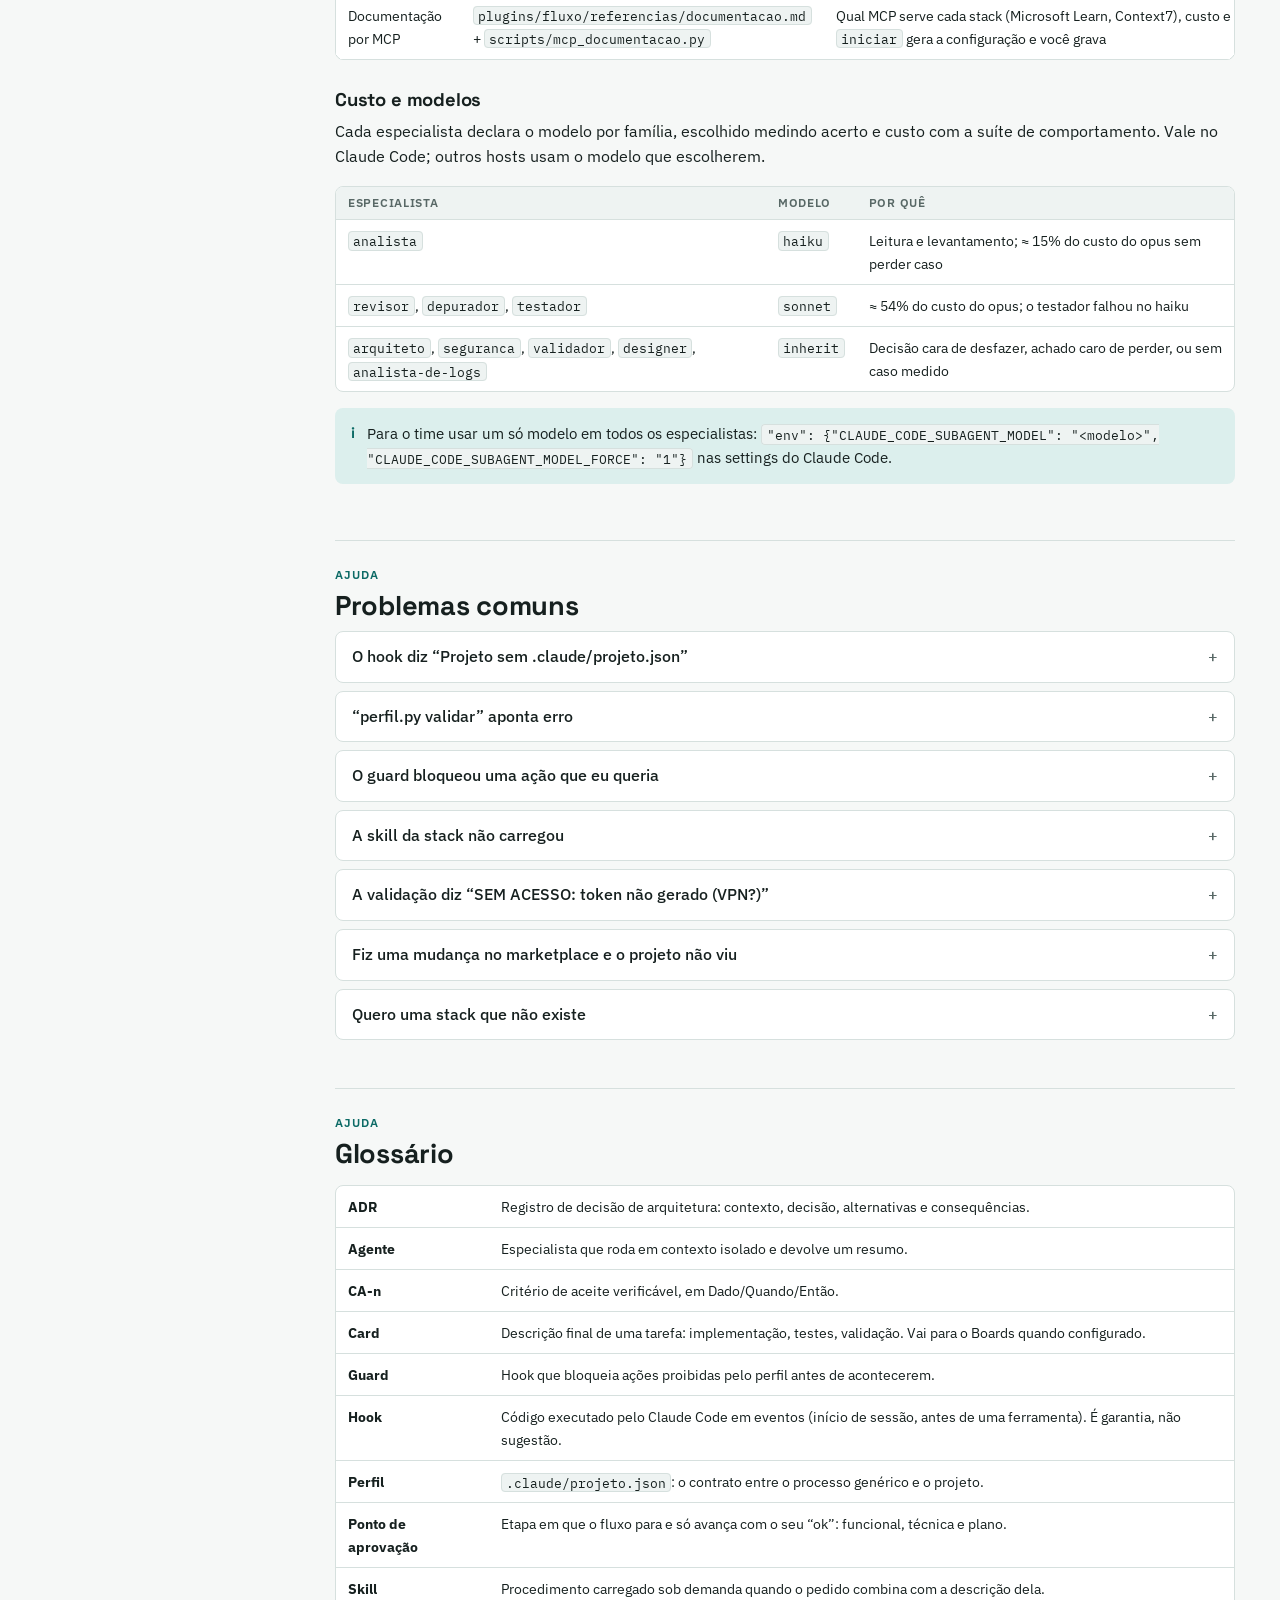
==== commit 0806856a: "Documenta modelos e MCP de documentação e publica o fluxo 0.5.0 (T5) Co-Authored-By: Claude Opus 5.5" ====
--- a/docs/manual/index.html
+++ b/docs/manual/index.html
@@ -256,7 +256,7 @@
           <path d="M8 10h8M8 15h5M8 20h10" stroke="var(--bg)" stroke-width="2.2" stroke-linecap="round"/>
           <rect x="18.5" y="12.5" width="5" height="5" transform="rotate(45 21 15)" fill="var(--gate)"/>
         </svg>
-        <div><strong>dev-flow</strong><span>Manual do fluxo · v0.4</span></div>
+        <div><strong>dev-flow</strong><span>Manual do fluxo · v0.5</span></div>
       </a>
       <button class="menu-toggle" id="menuToggle" aria-expanded="false" aria-controls="toc">Menu</button>
     </div>
@@ -628,9 +628,21 @@
             <tr><td>Conhecimento por stack</td><td><code>plugins/stack-*/referencias/atual.md</code></td><td>Fontes oficiais, versões com suporte/LTS/fim de suporte (tabela gerada), mudanças a observar, data de revisão</td></tr>
             <tr><td>Levantamento</td><td><code>scripts/atualizar_conhecimento.py</code></td><td>Regenera as tabelas pela endoflife.date e aponta ciclo novo, LTS novo, fim de suporte e versão sem suporte citada nos plugins</td></tr>
             <tr><td>Revisão mensal</td><td>pipelines agendadas + skill <code>atualizar-conhecimento</code></td><td>Relatório, curadoria pelas fontes oficiais e branch com <code>pr.md</code> — aprovação humana, sem merge automático</td></tr>
-            <tr><td>Testes de comportamento</td><td><code>plugins/fluxo/evals/</code></td><td><code>claude plugin eval plugins/fluxo</code> ou <code>python -I scripts/avaliar_agentes.py --comando "&lt;cli do agente&gt;"</code> em qualquer host</td></tr>
+            <tr><td>Testes de comportamento</td><td><code>plugins/fluxo/evals/</code></td><td><code>claude plugin eval plugins/fluxo</code> ou <code>python -I scripts/avaliar_agentes.py --comando "&lt;cli do agente&gt;"</code> em qualquer host; com saída JSON mostra o custo do agente e do juiz</td></tr>
+            <tr><td>Documentação por MCP</td><td><code>plugins/fluxo/referencias/documentacao.md</code> + <code>scripts/mcp_documentacao.py</code></td><td>Qual MCP serve cada stack (Microsoft Learn, Context7), custo e cuidados; a skill <code>iniciar</code> gera a configuração e você grava</td></tr>
           </tbody>
         </table></div>
+        <h3>Custo e modelos</h3>
+        <p>Cada especialista declara o modelo por família, escolhido medindo acerto e custo com a suíte de comportamento. Vale no Claude Code; outros hosts usam o modelo que escolherem.</p>
+        <div class="table-wrap"><table>
+          <thead><tr><th>Especialista</th><th>Modelo</th><th>Por quê</th></tr></thead>
+          <tbody>
+            <tr><td><code>analista</code></td><td><code>haiku</code></td><td>Leitura e levantamento; ≈ 15% do custo do opus sem perder caso</td></tr>
+            <tr><td><code>revisor</code>, <code>depurador</code>, <code>testador</code></td><td><code>sonnet</code></td><td>≈ 54% do custo do opus; o testador falhou no haiku</td></tr>
+            <tr><td><code>arquiteto</code>, <code>seguranca</code>, <code>validador</code>, <code>designer</code>, <code>analista-de-logs</code></td><td><code>inherit</code></td><td>Decisão cara de desfazer, achado caro de perder, ou sem caso medido</td></tr>
+          </tbody>
+        </table></div>
+        <div class="callout info"><span class="ico">i</span><div><p>Para o time usar um só modelo em todos os especialistas: <code>"env": {"CLAUDE_CODE_SUBAGENT_MODEL": "&lt;modelo&gt;", "CLAUDE_CODE_SUBAGENT_MODEL_FORCE": "1"}</code> nas settings do Claude Code.</p></div></div>
       </section>
 
       <section class="doc" id="problemas" data-titulo="Problemas comuns">
@@ -663,7 +675,7 @@
             <tr><td><b>STRIDE</b></td><td>Roteiro de ameaças: falsificação, adulteração, repúdio, vazamento, negação de serviço, elevação de privilégio.</td></tr>
             <tr><td><b>Tarefa pronta</b></td><td>A fazer, não protegida e com todas as dependências feitas.</td></tr>
           </tbody></table></div>
-        <footer class="end">Manual do marketplace dev-flow v0.4. Fonte: <code>docs/manual/index.html</code> no repositório; atualize junto com o README ao mudar skills, agentes ou plugins.</footer>
+        <footer class="end">Manual do marketplace dev-flow v0.5. Fonte: <code>docs/manual/index.html</code> no repositório; atualize junto com o README ao mudar skills, agentes ou plugins.</footer>
       </section>
 
     </div>
@@ -674,7 +686,7 @@
 (function () {
   "use strict";
   var PLUGINS = [
-    { n: "fluxo", v: "0.4.2", c: "nucleo", d: "Processo completo: demanda, técnica, plano, tarefas, PR, depuração e arquitetura. Agentes, hooks, scripts e método de raciocínio.", s: "/fluxo:*" },
+    { n: "fluxo", v: "0.5.0", c: "nucleo", d: "Processo completo: demanda, técnica, plano, tarefas, PR, depuração e arquitetura. Agentes, hooks, scripts e método de raciocínio.", s: "/fluxo:*" },
     { n: "azure-boards", v: "0.1.0", c: "ci", d: "Item raiz e tasks no Azure Boards a partir de tarefas.json, estados e descrição do card.", s: "/azure-boards:boards" },
     { n: "azure-pipelines", v: "0.2.0", c: "ci", d: "YAML do Azure DevOps para dotnet, node, python, java, go, sql, Docker e Terraform; diagnóstico.", s: "/azure-pipelines:pipeline" },
     { n: "github-actions", v: "0.1.0", c: "ci", d: "Workflows de CI, imagem no GHCR com varredura e deploy por environment com OIDC.", s: "/github-actions:actions" },
@@ -697,9 +709,9 @@
     { n: "stack-terraform", v: "0.2.0", c: "infra", k: "terraform", r: "Terraform", d: "Estado remoto, plan revisado, prevent_destroy, moved/import, menor privilégio.", s: "stack-terraform:terraform" },
     { n: "stack-git", v: "0.1.0", c: "infra", k: "git", r: "Git", d: "Commits atômicos, conflitos com teste, histórico publicado intocável, .gitattributes, segredos fora do histórico.", s: "stack-git:git" },
     { n: "stack-linux", v: "0.1.0", c: "infra", k: "linux", r: "Linux", d: "systemd endurecido, permissões mínimas, SSH por chave, firewall, journald e timers.", s: "stack-linux:linux" },
-    { n: "design", v: "0.1.1", c: "extra", d: "Direção visual, tema claro/escuro com tokens, telas, animações, acessibilidade.", s: "/design:design" },
+    { n: "design", v: "0.1.2", c: "extra", d: "Direção visual, tema claro/escuro com tokens, telas, animações, acessibilidade.", s: "/design:design" },
     { n: "video", v: "0.1.0", c: "extra", d: "Vídeo-resumo narrado de uma entrega a partir de um roteiro JSON.", s: "/video:video" },
-    { n: "logs", v: "0.1.9", c: "extra", d: "Analisa arquivos, zips e tars de log numa interface local: erros, avisos, retornos HTTP e painel exportável.", s: "/logs:logs" }
+    { n: "logs", v: "0.1.10", c: "extra", d: "Analisa arquivos, zips e tars de log numa interface local: erros, avisos, retornos HTTP e painel exportável.", s: "/logs:logs" }
   ];
   var CATS = [["todos", "Todos"], ["nucleo", "Núcleo"], ["ci", "Rastreador e CI/CD"], ["linguagem", "Linguagens"], ["banco", "Bancos"], ["infra", "Infraestrutura e sistema"], ["extra", "Extras"]];
   var AGENTES = [
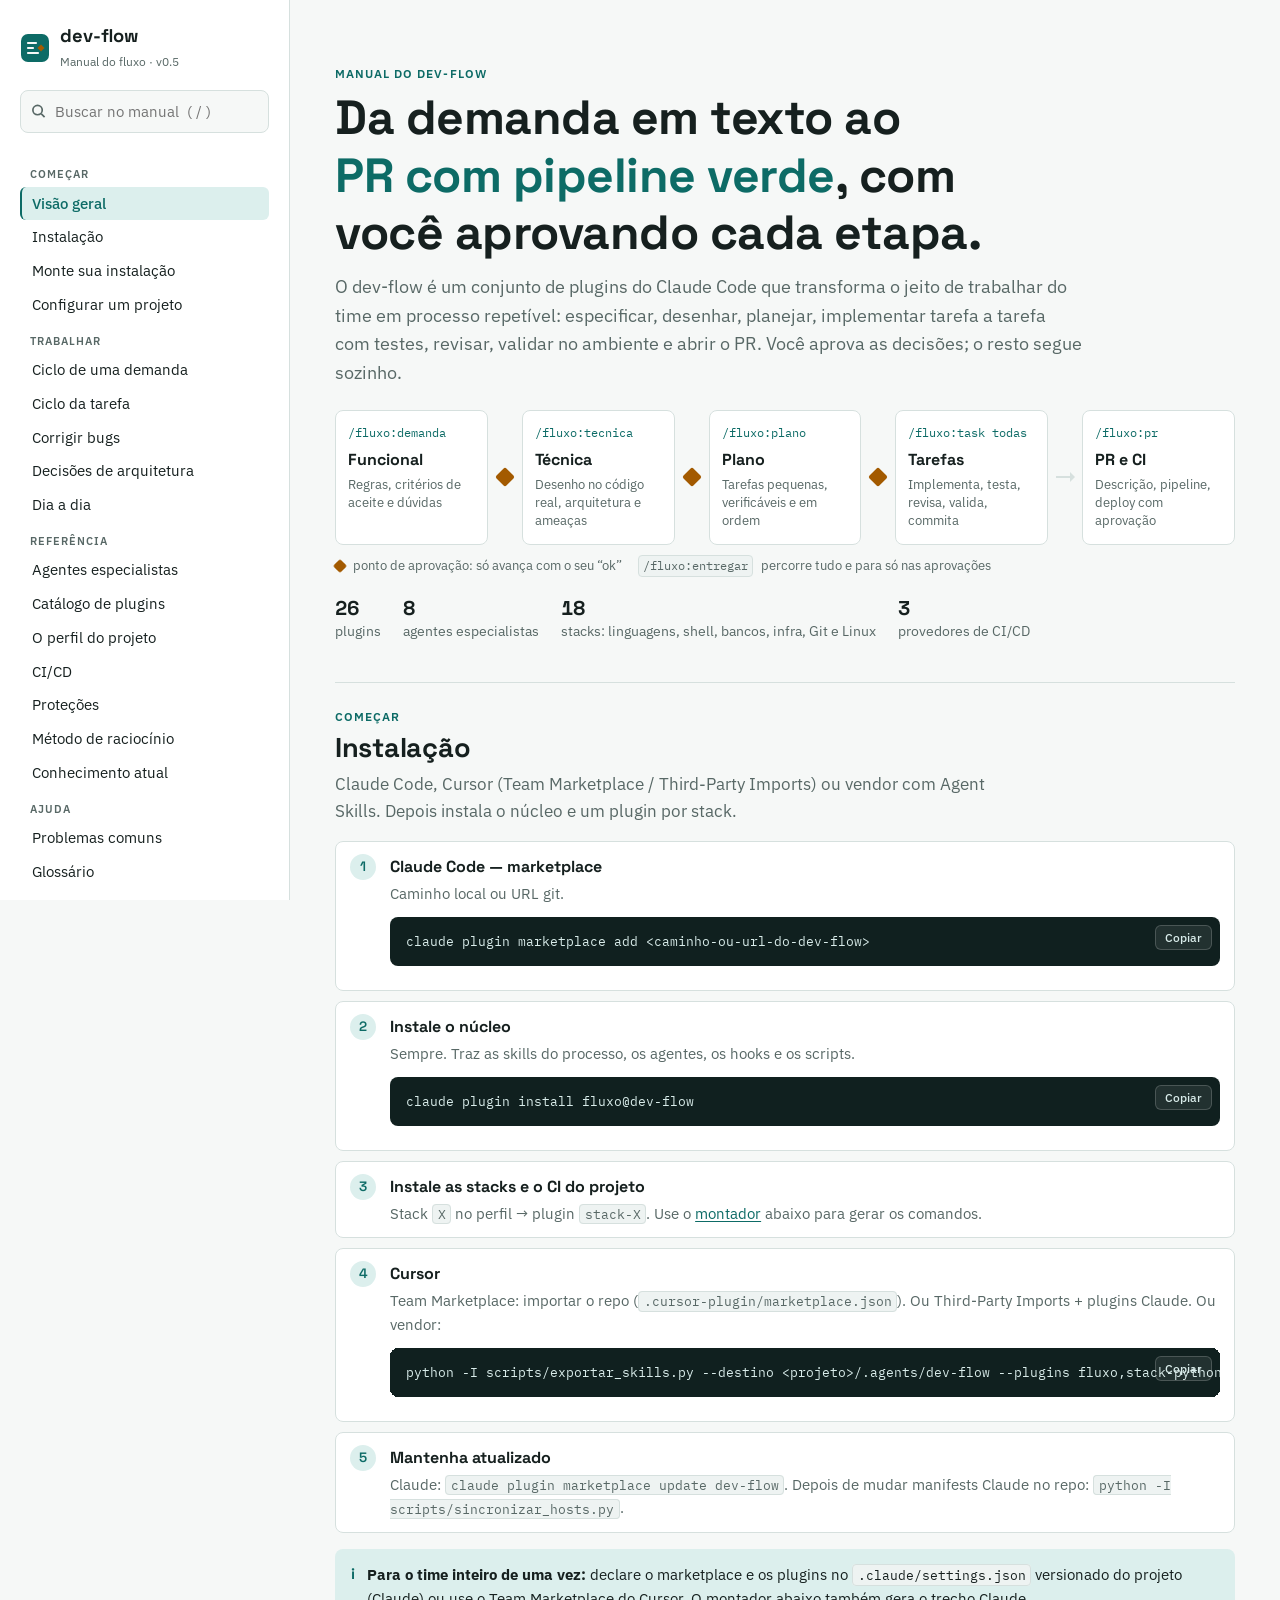
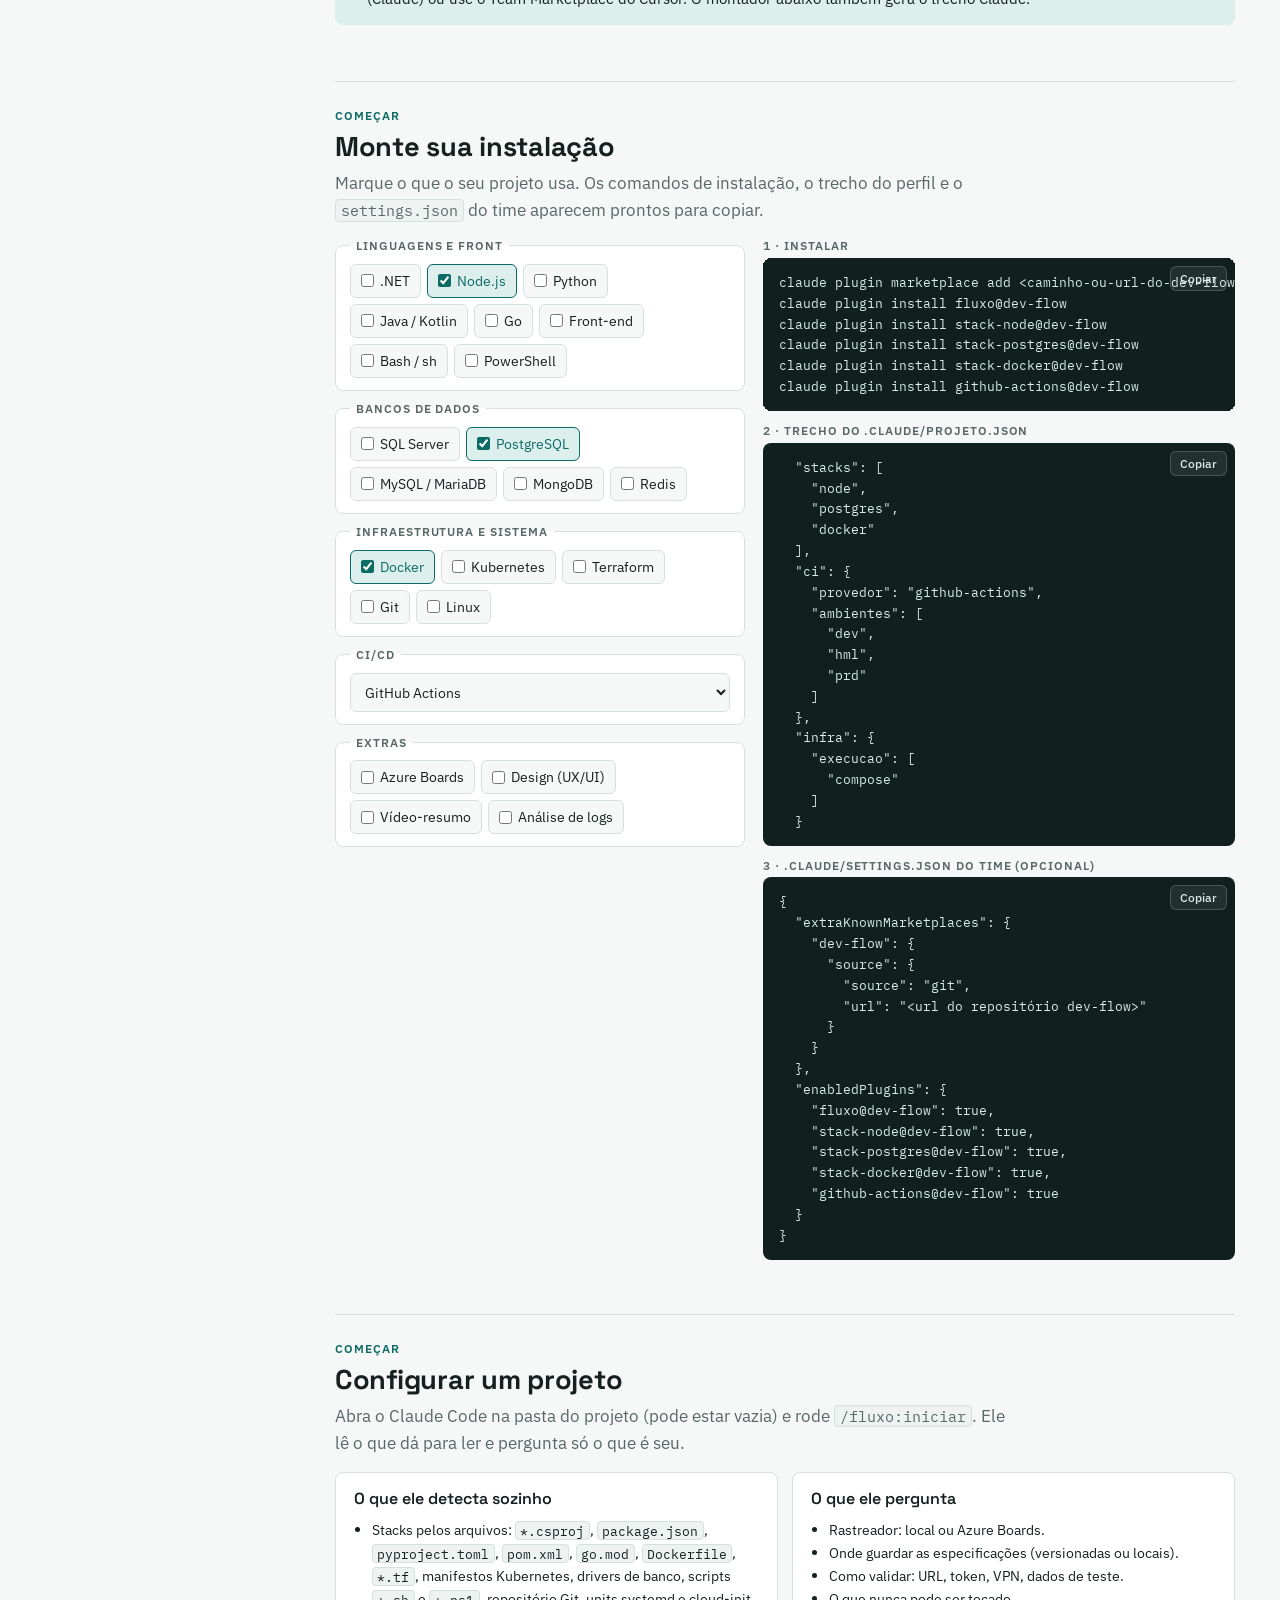
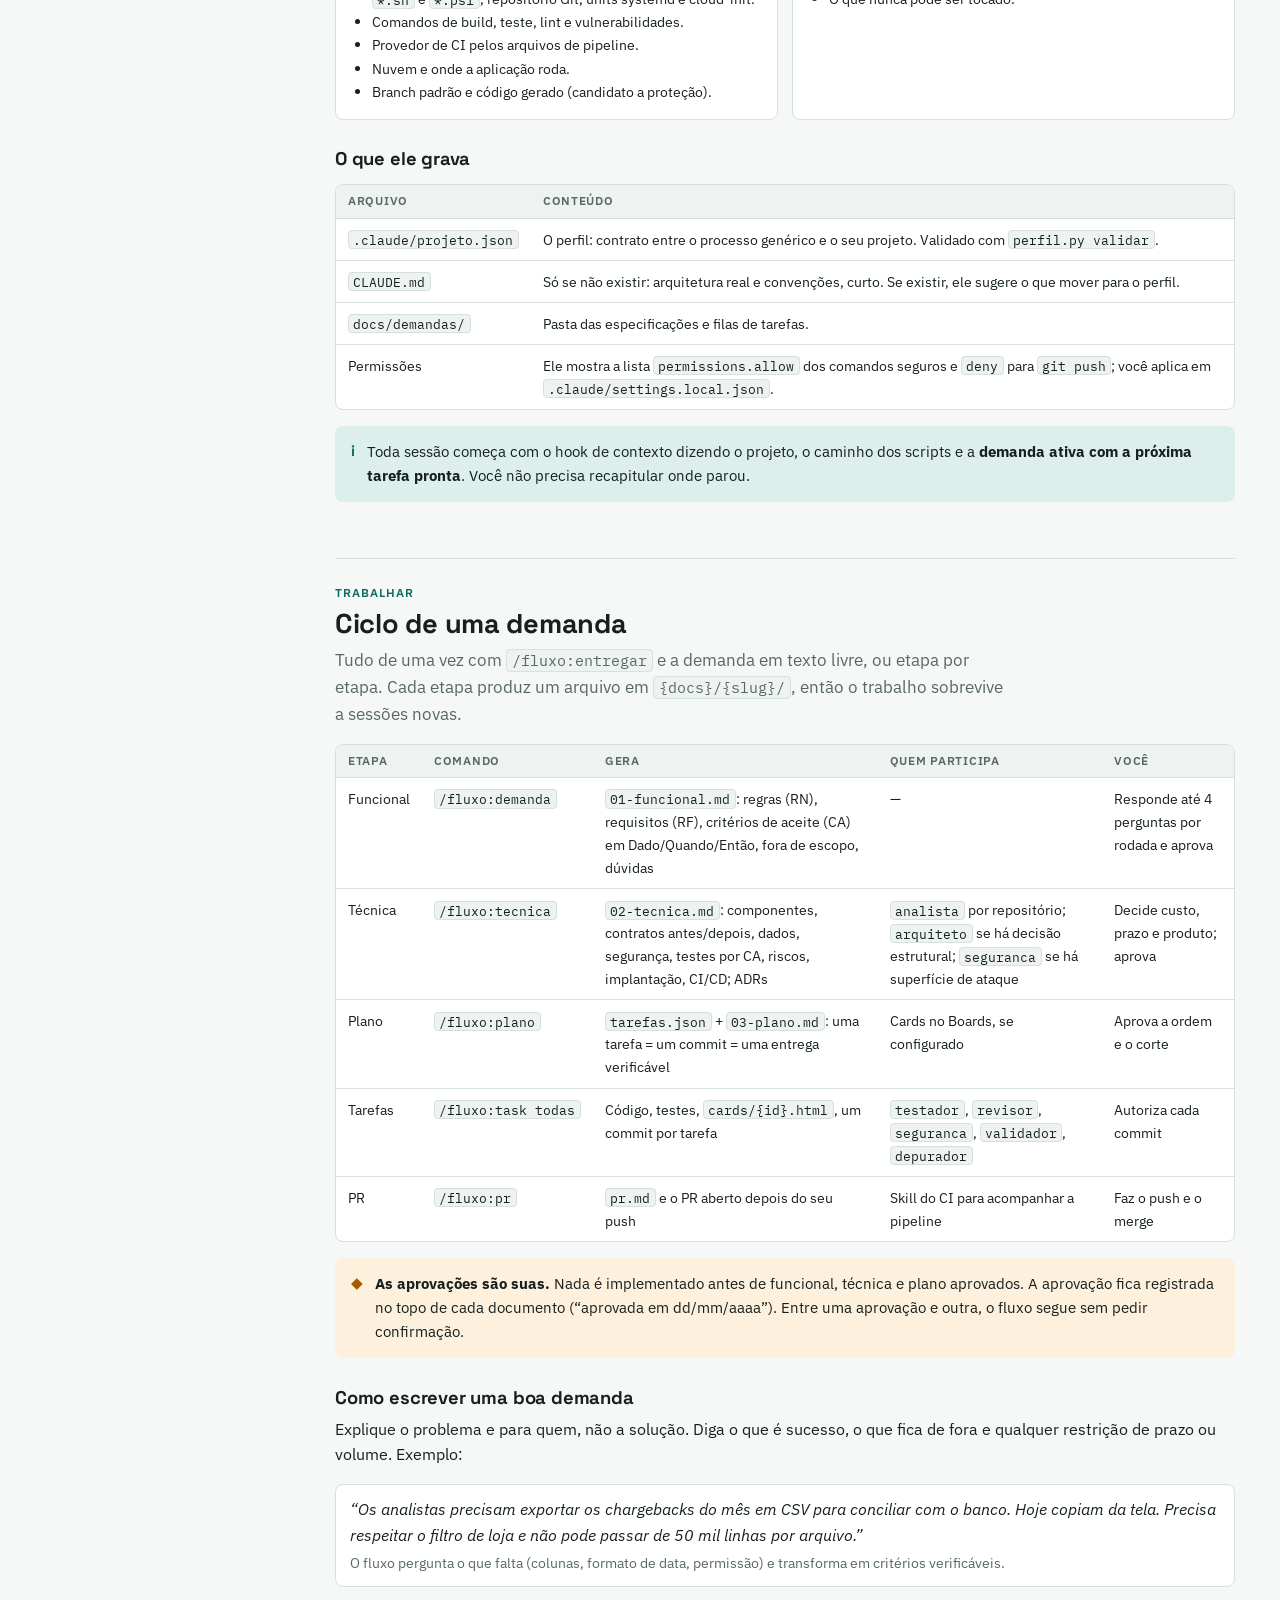
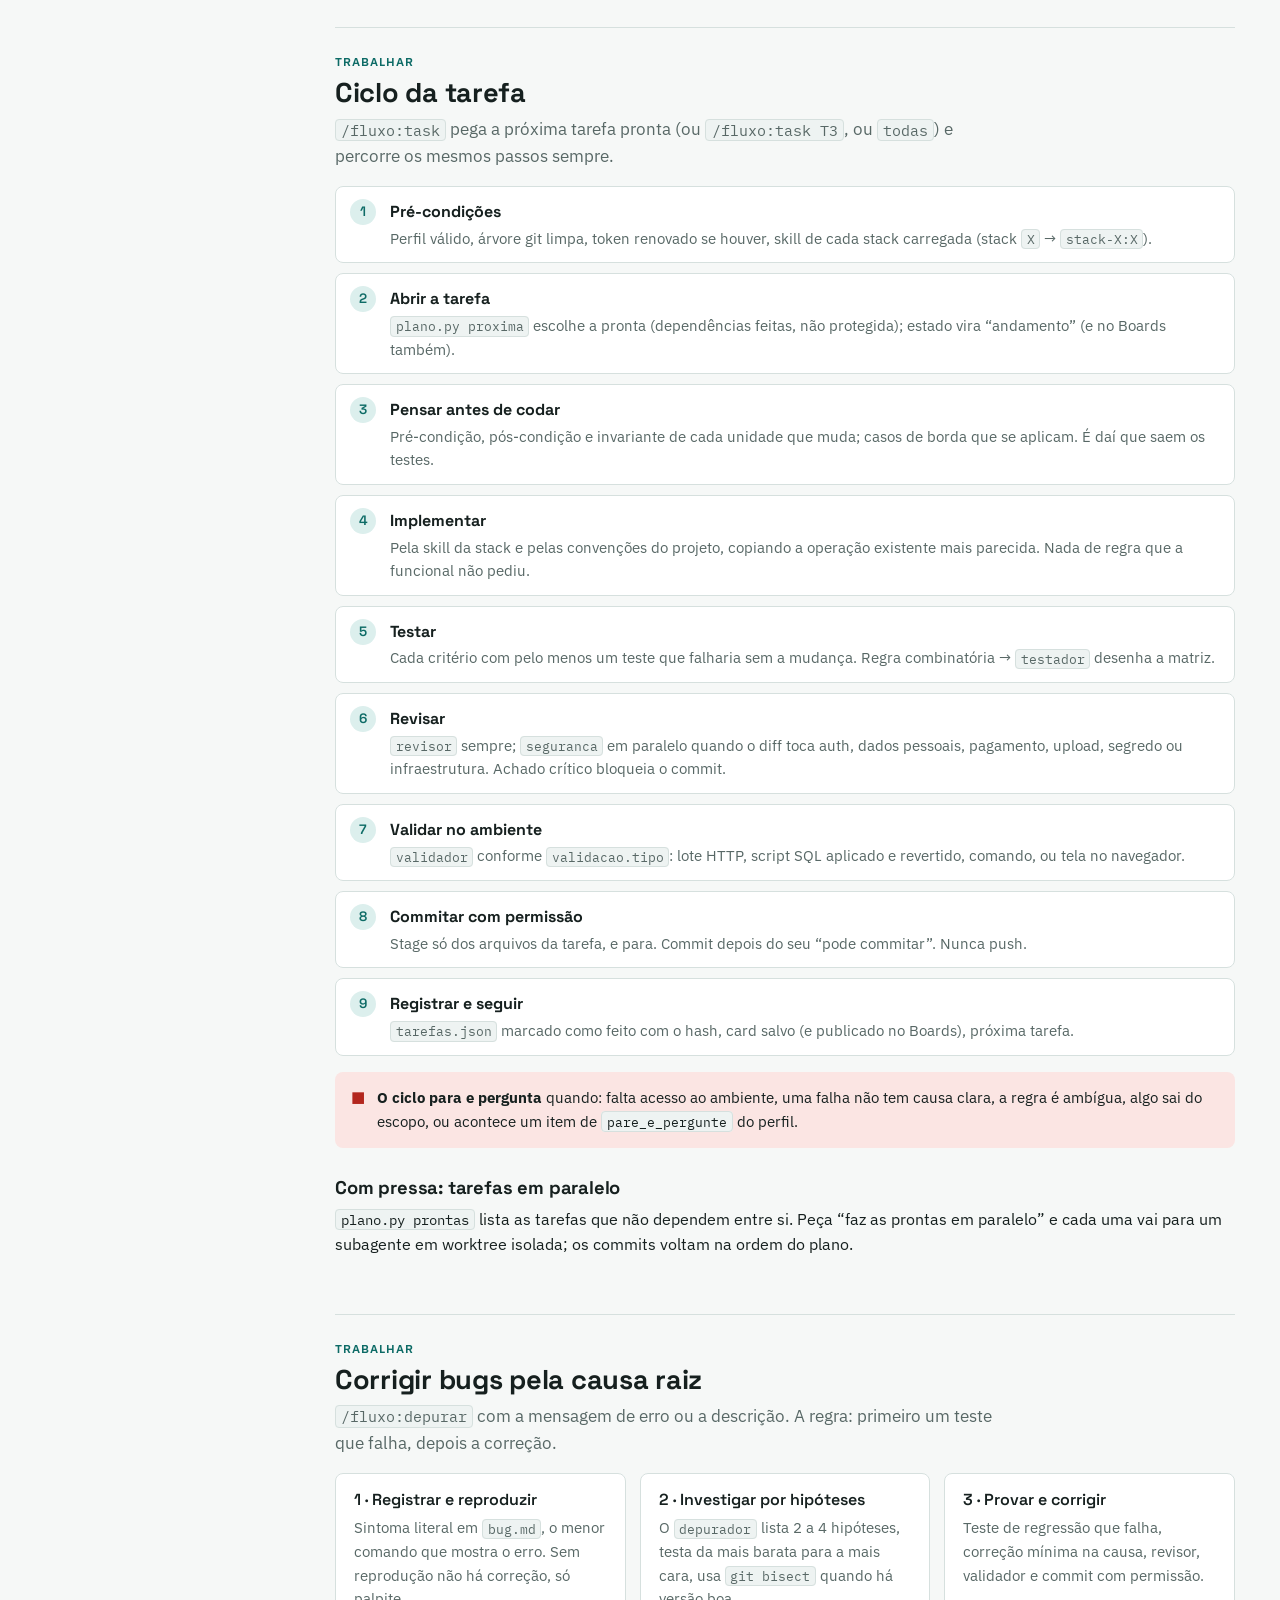
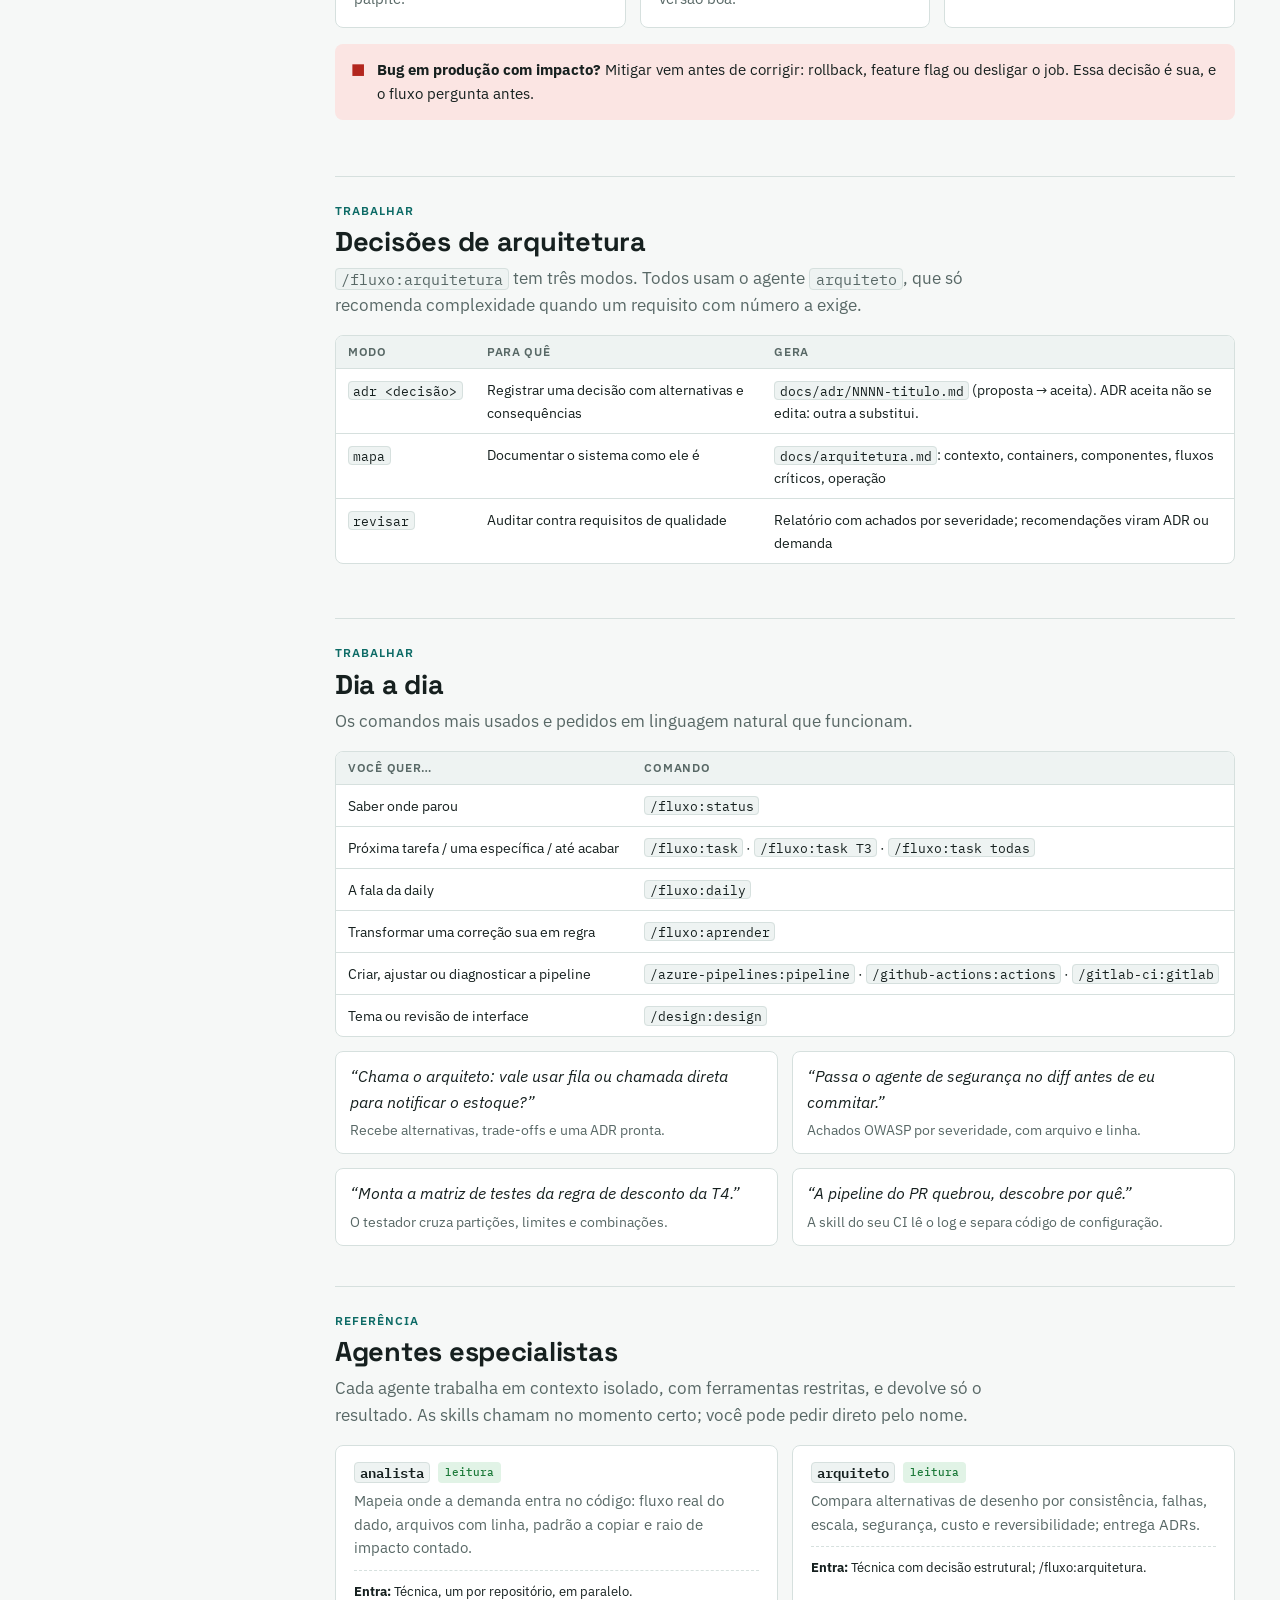
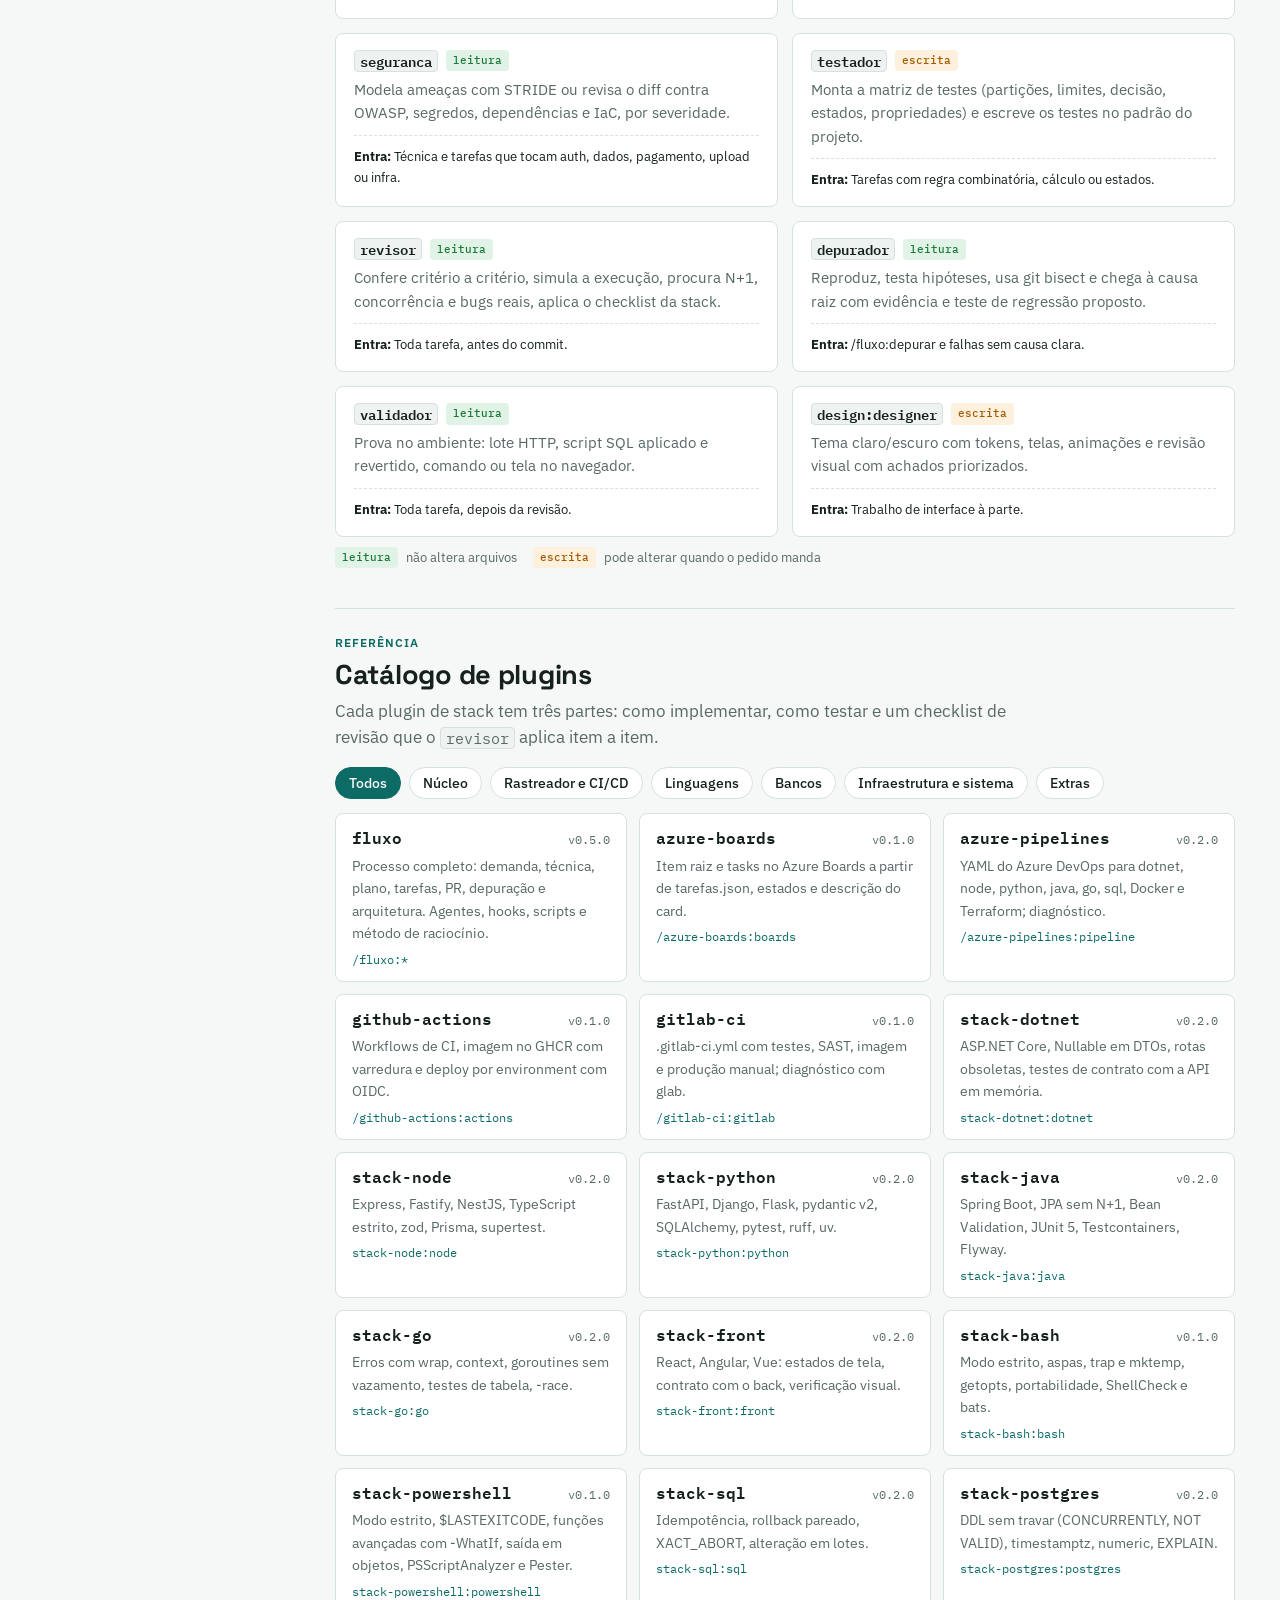
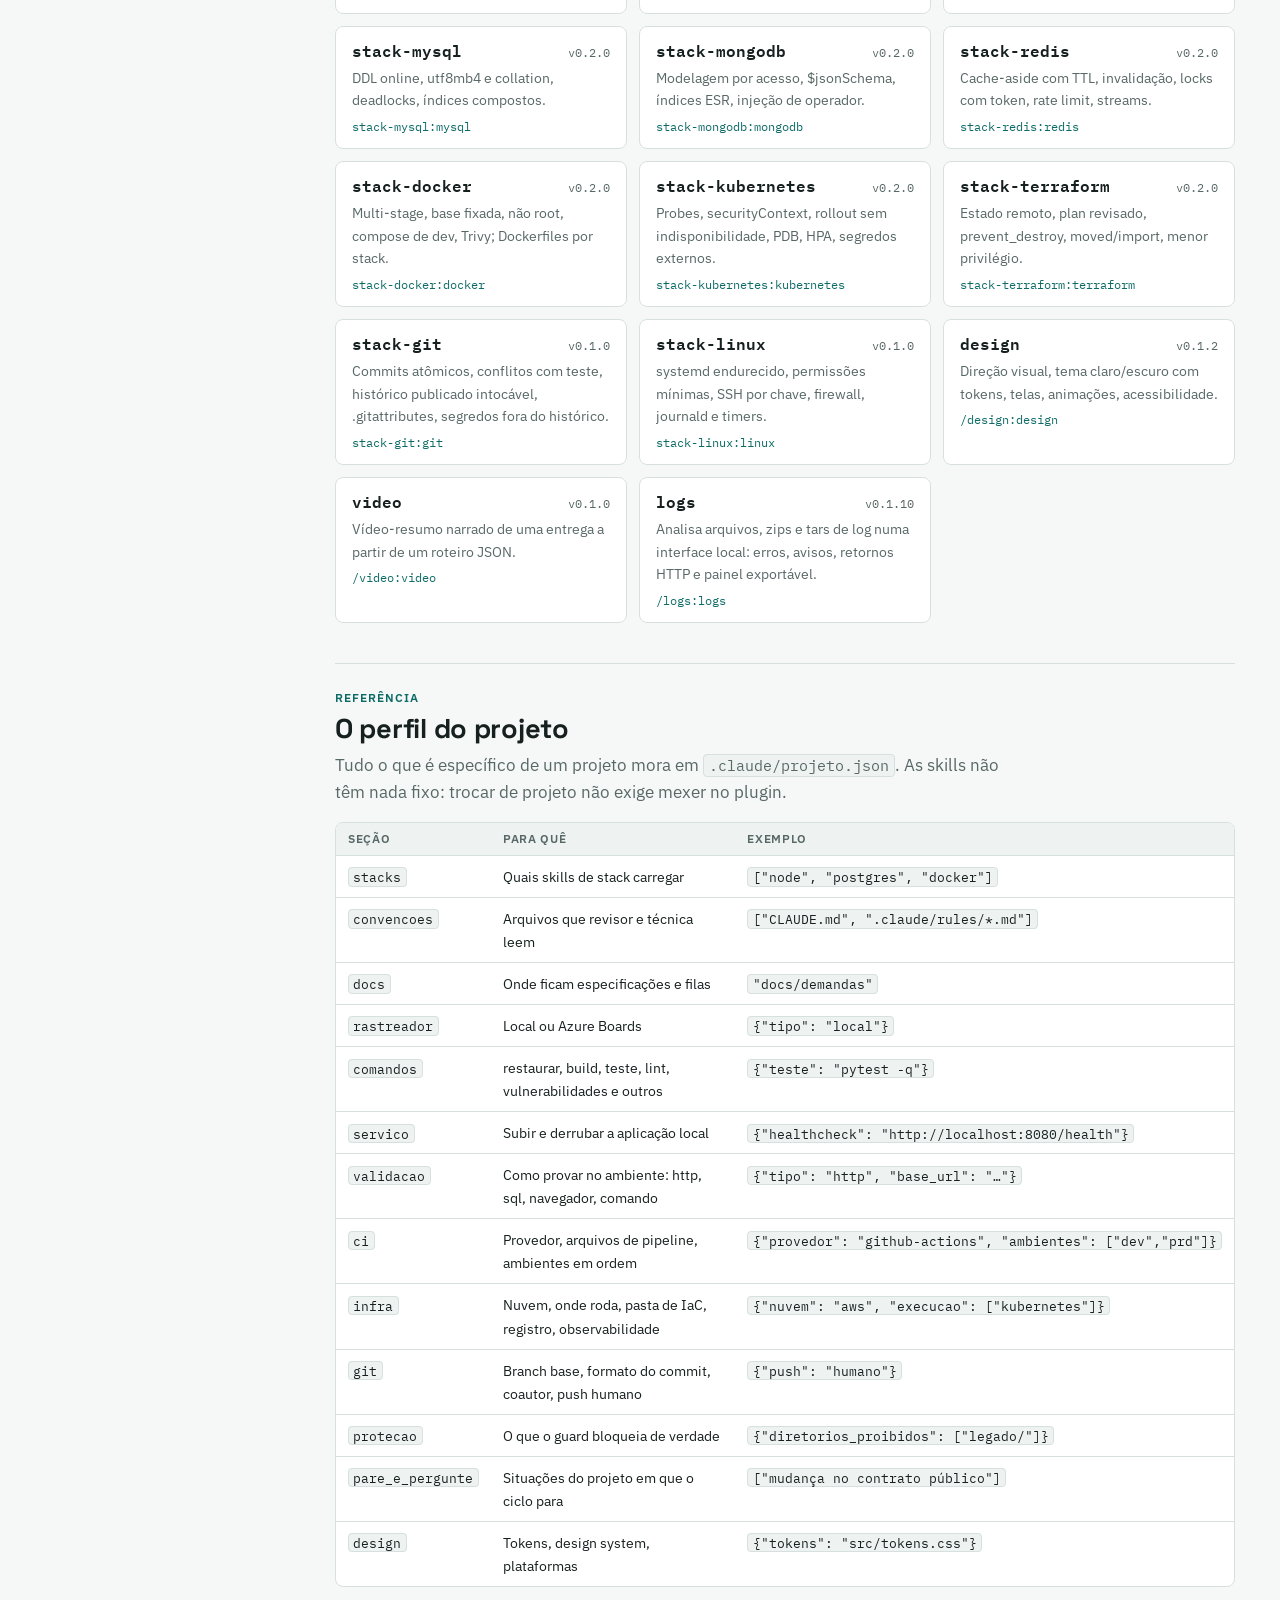
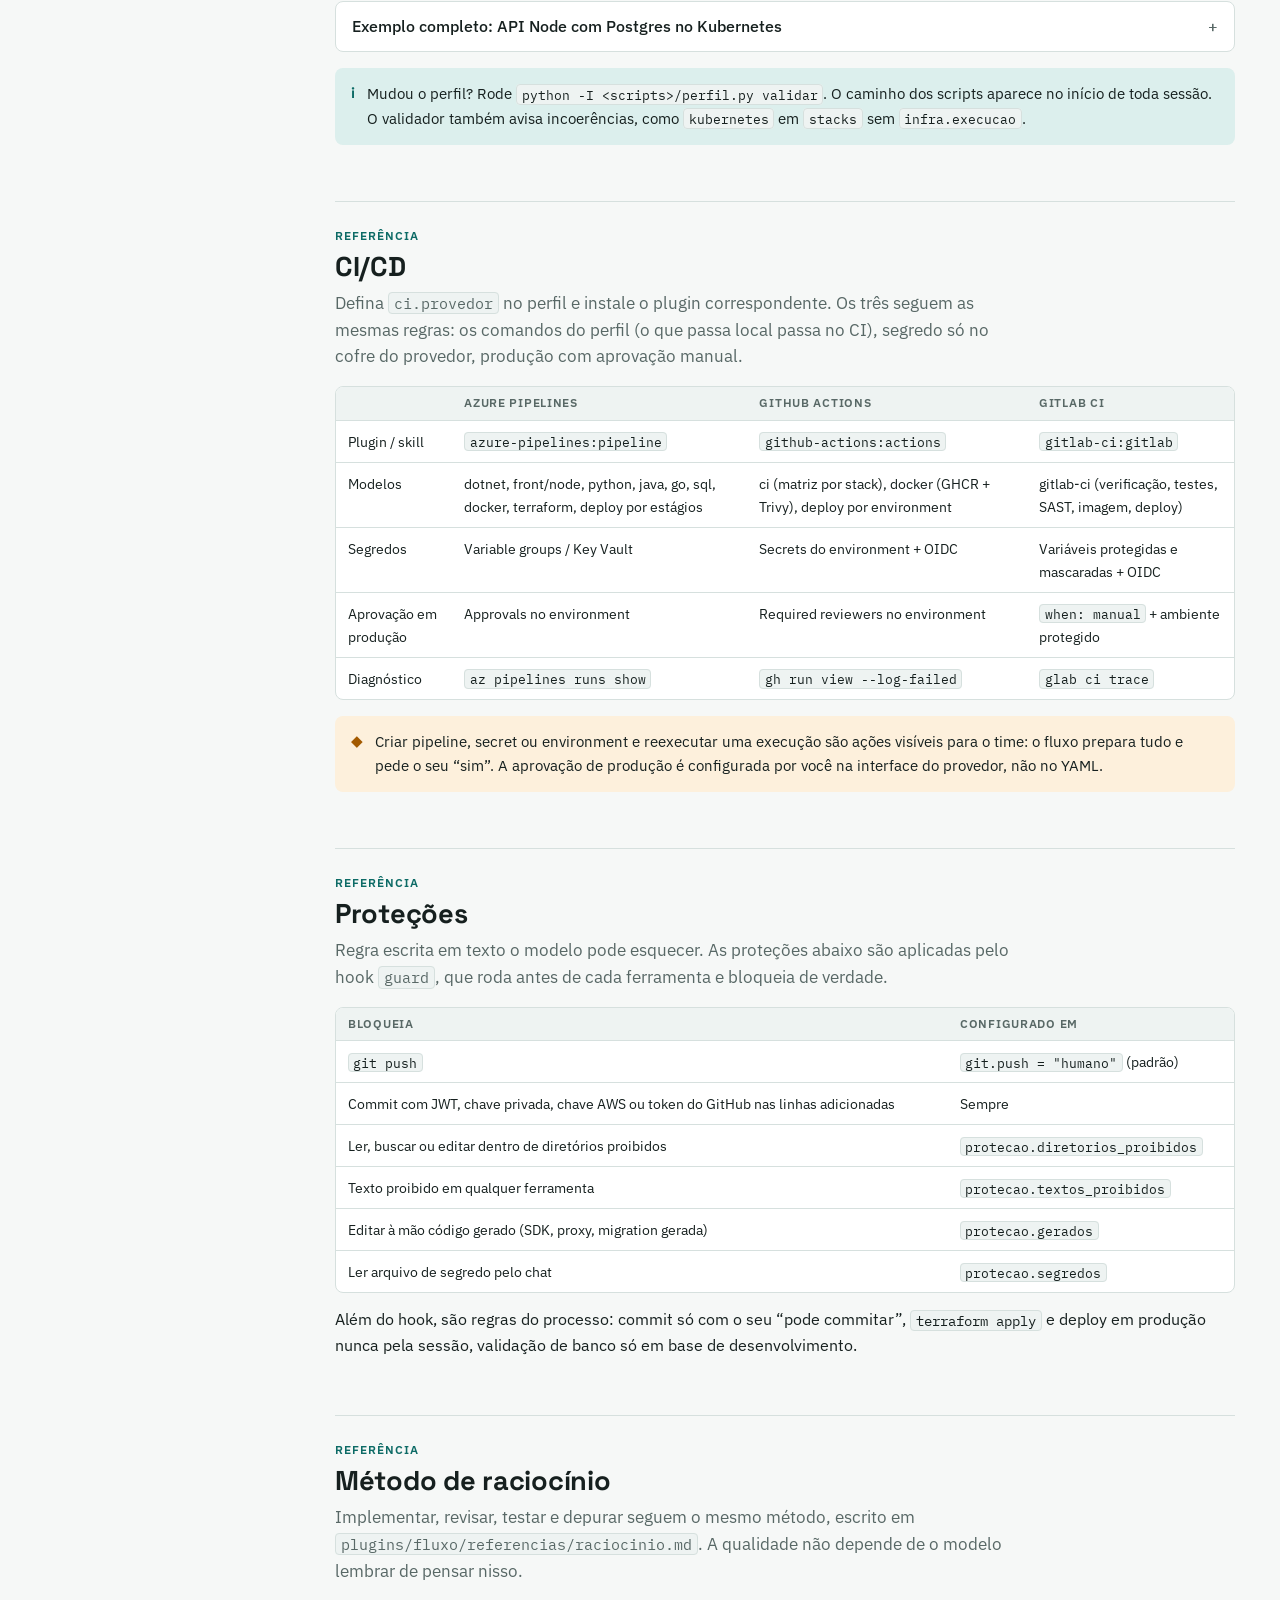
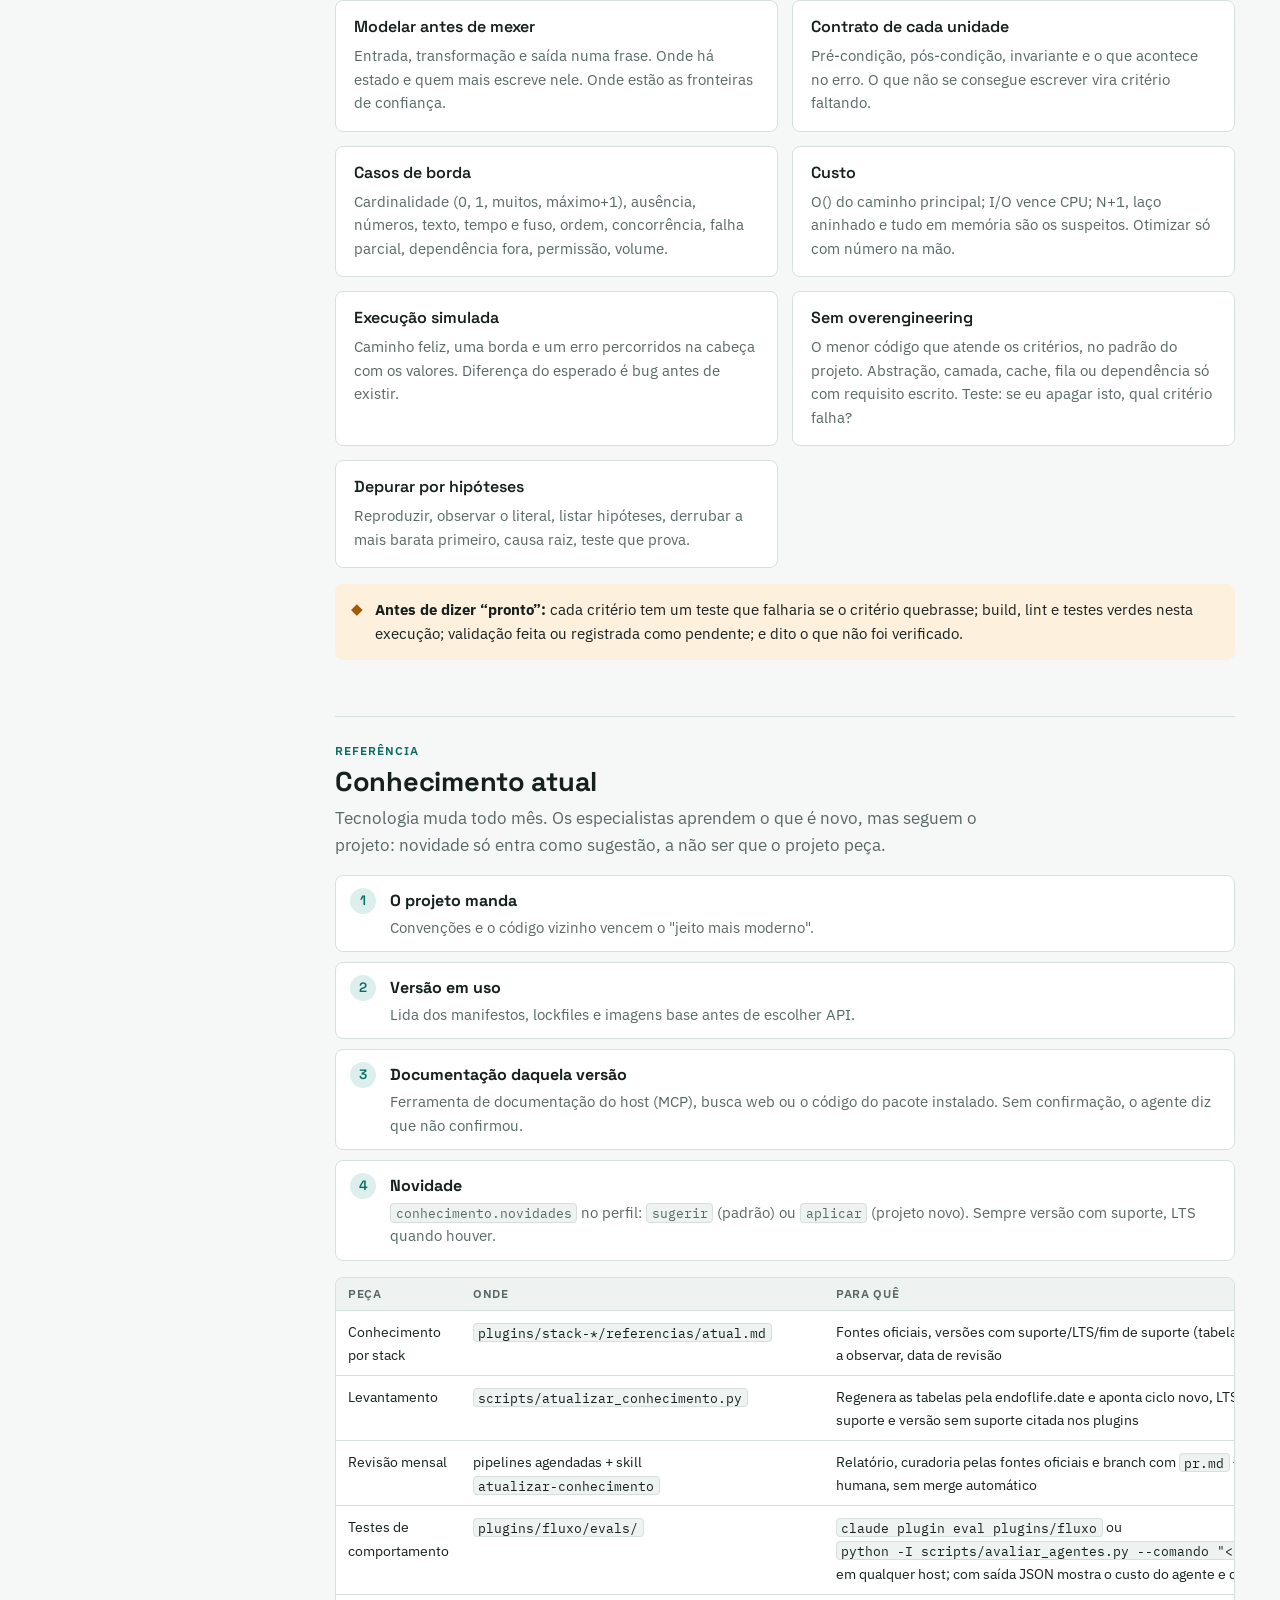
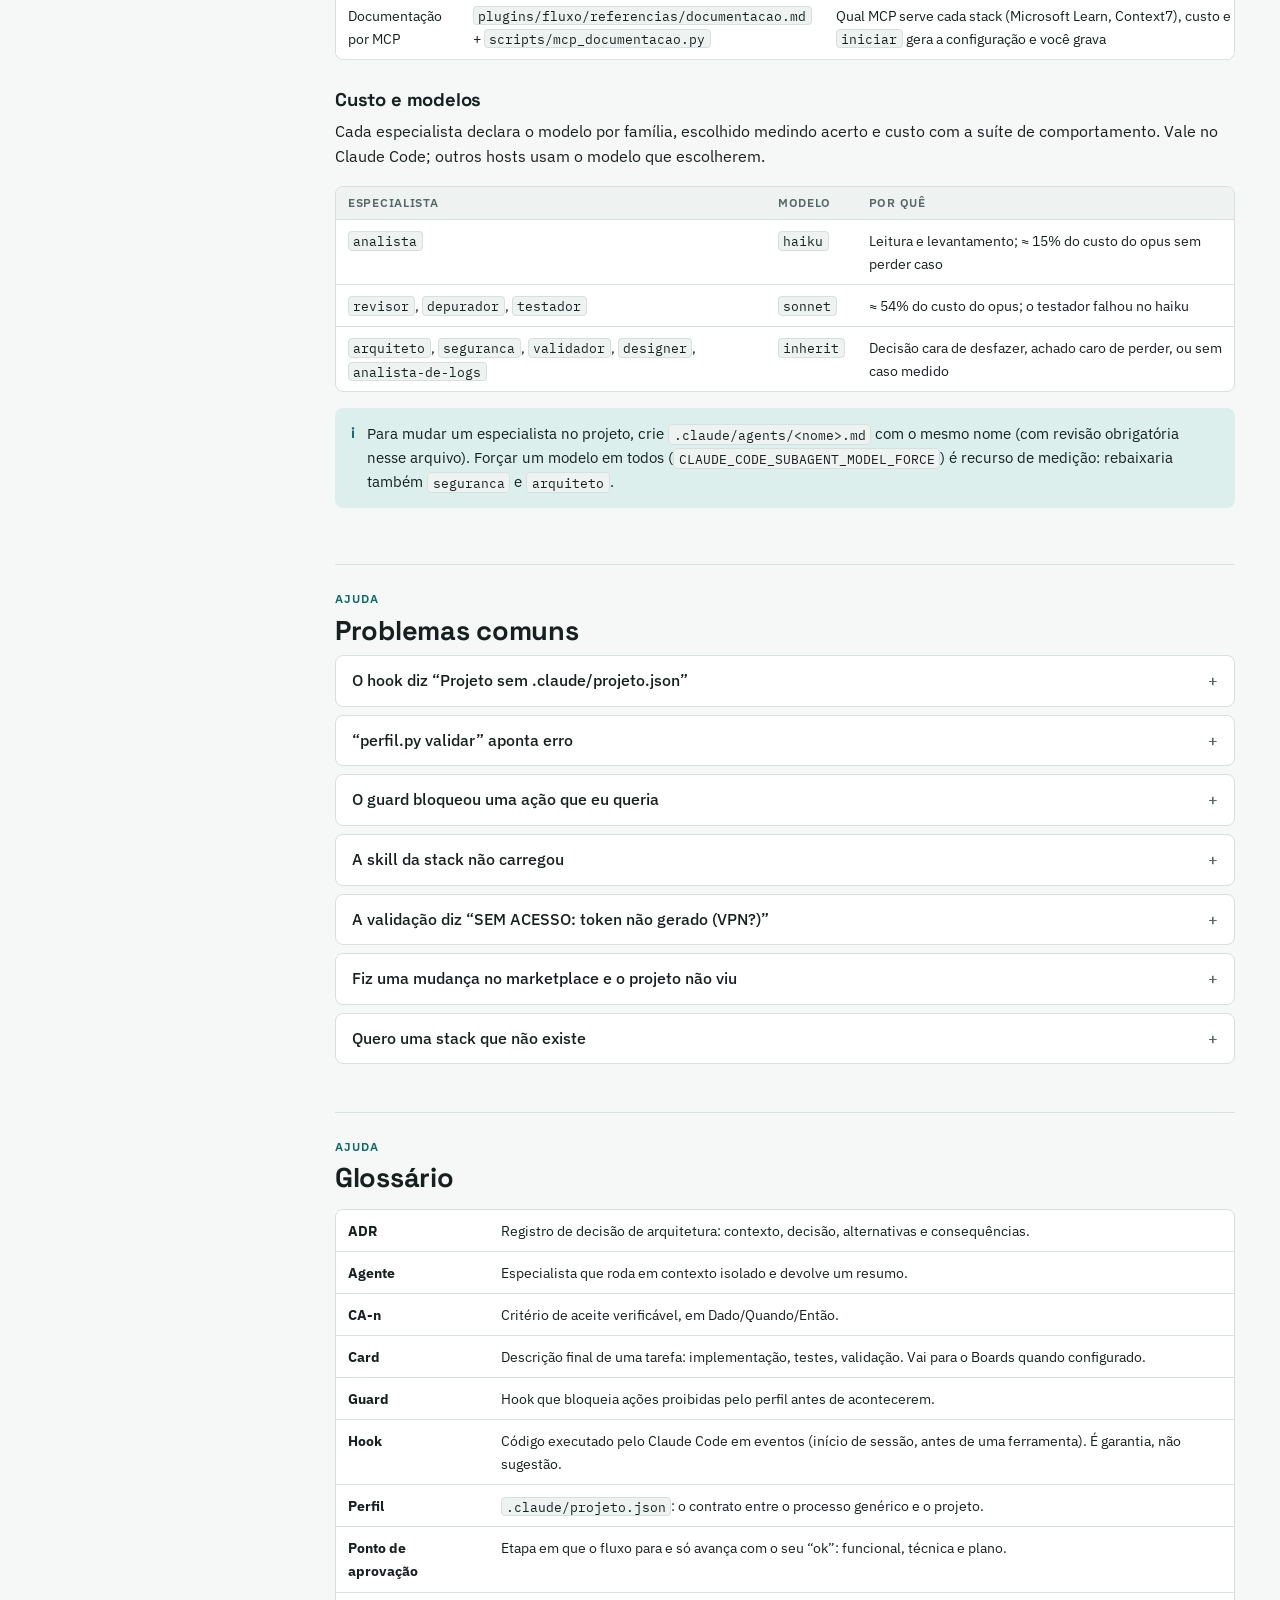
==== commit cfd5f3c6: "Corrige achados da revisão e da segurança: guard nas chamadas a MCP, juiz isolado, erros com custo (" ====
--- a/docs/manual/index.html
+++ b/docs/manual/index.html
@@ -642,7 +642,7 @@
             <tr><td><code>arquiteto</code>, <code>seguranca</code>, <code>validador</code>, <code>designer</code>, <code>analista-de-logs</code></td><td><code>inherit</code></td><td>Decisão cara de desfazer, achado caro de perder, ou sem caso medido</td></tr>
           </tbody>
         </table></div>
-        <div class="callout info"><span class="ico">i</span><div><p>Para o time usar um só modelo em todos os especialistas: <code>"env": {"CLAUDE_CODE_SUBAGENT_MODEL": "&lt;modelo&gt;", "CLAUDE_CODE_SUBAGENT_MODEL_FORCE": "1"}</code> nas settings do Claude Code.</p></div></div>
+        <div class="callout info"><span class="ico">i</span><div><p>Para mudar um especialista no projeto, crie <code>.claude/agents/&lt;nome&gt;.md</code> com o mesmo nome (com revisão obrigatória nesse arquivo). Forçar um modelo em todos (<code>CLAUDE_CODE_SUBAGENT_MODEL_FORCE</code>) é recurso de medição: rebaixaria também <code>seguranca</code> e <code>arquiteto</code>.</p></div></div>
       </section>
 
       <section class="doc" id="problemas" data-titulo="Problemas comuns">
